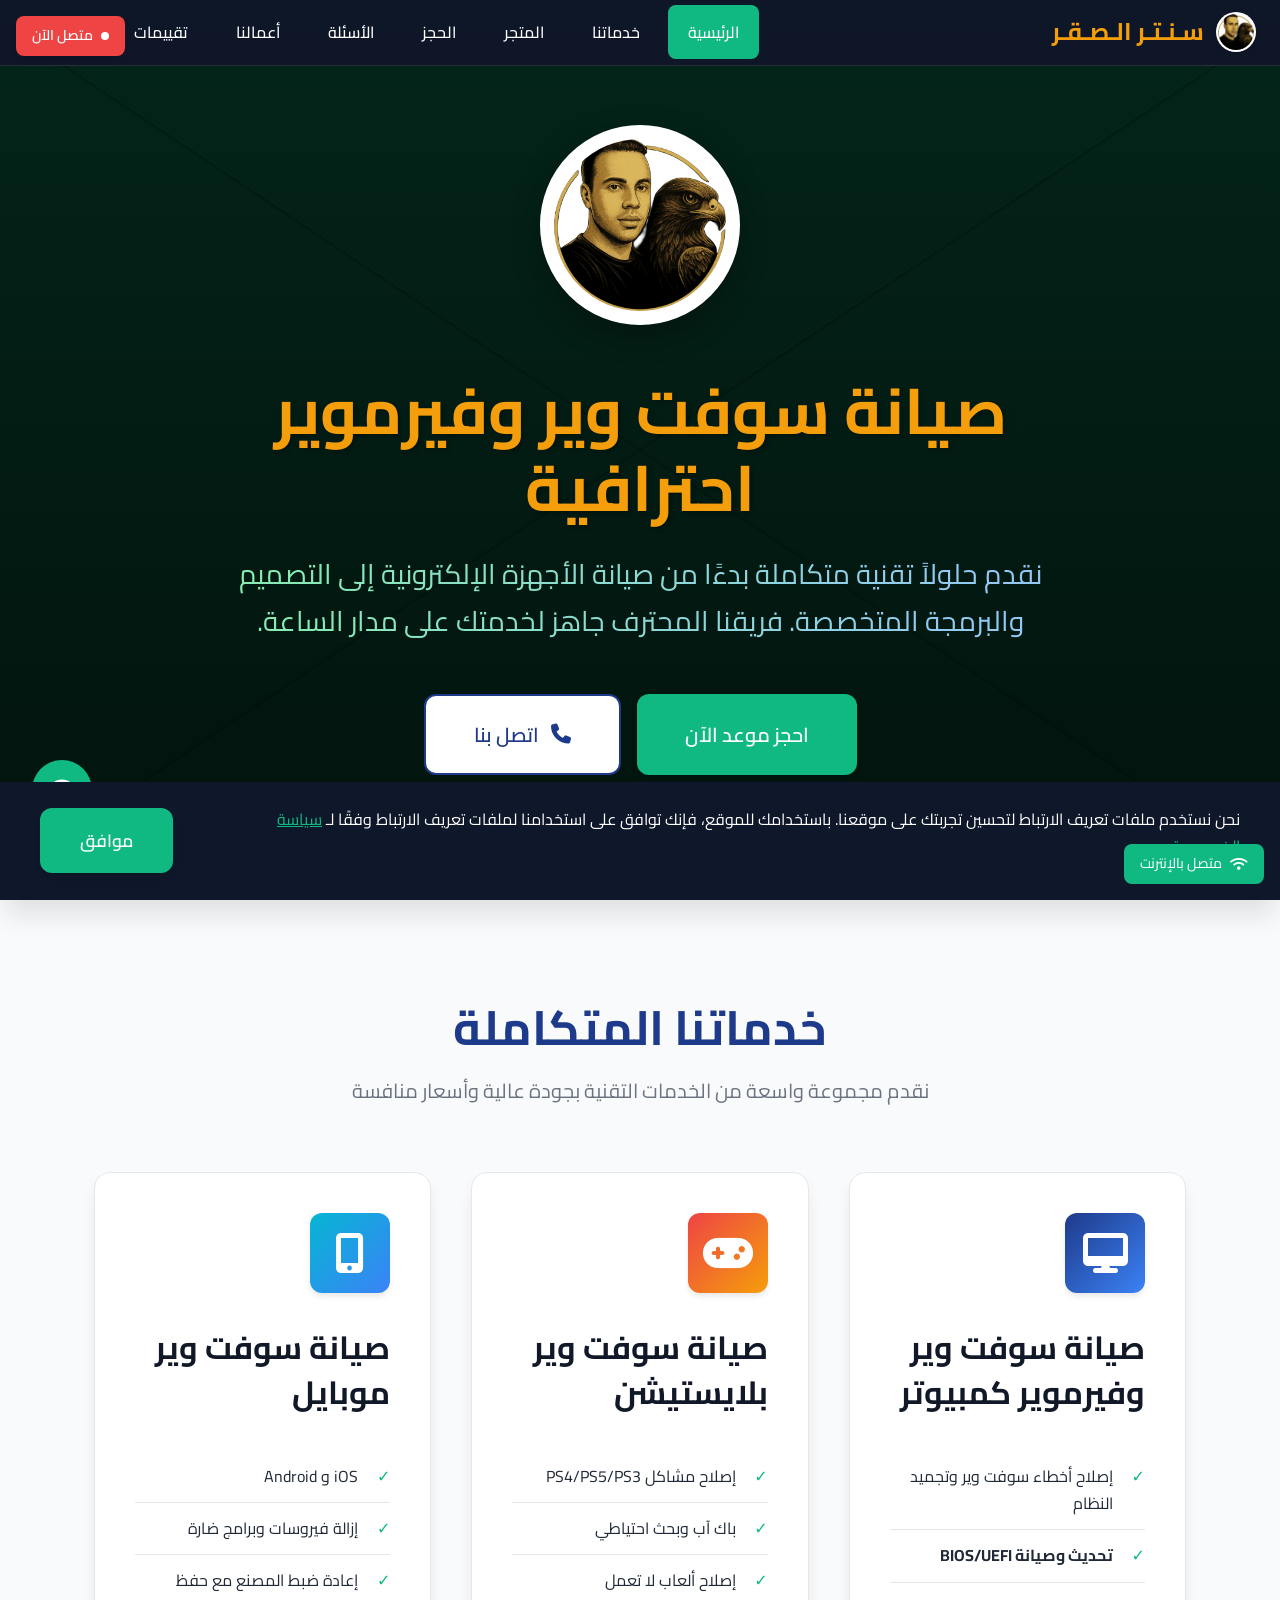
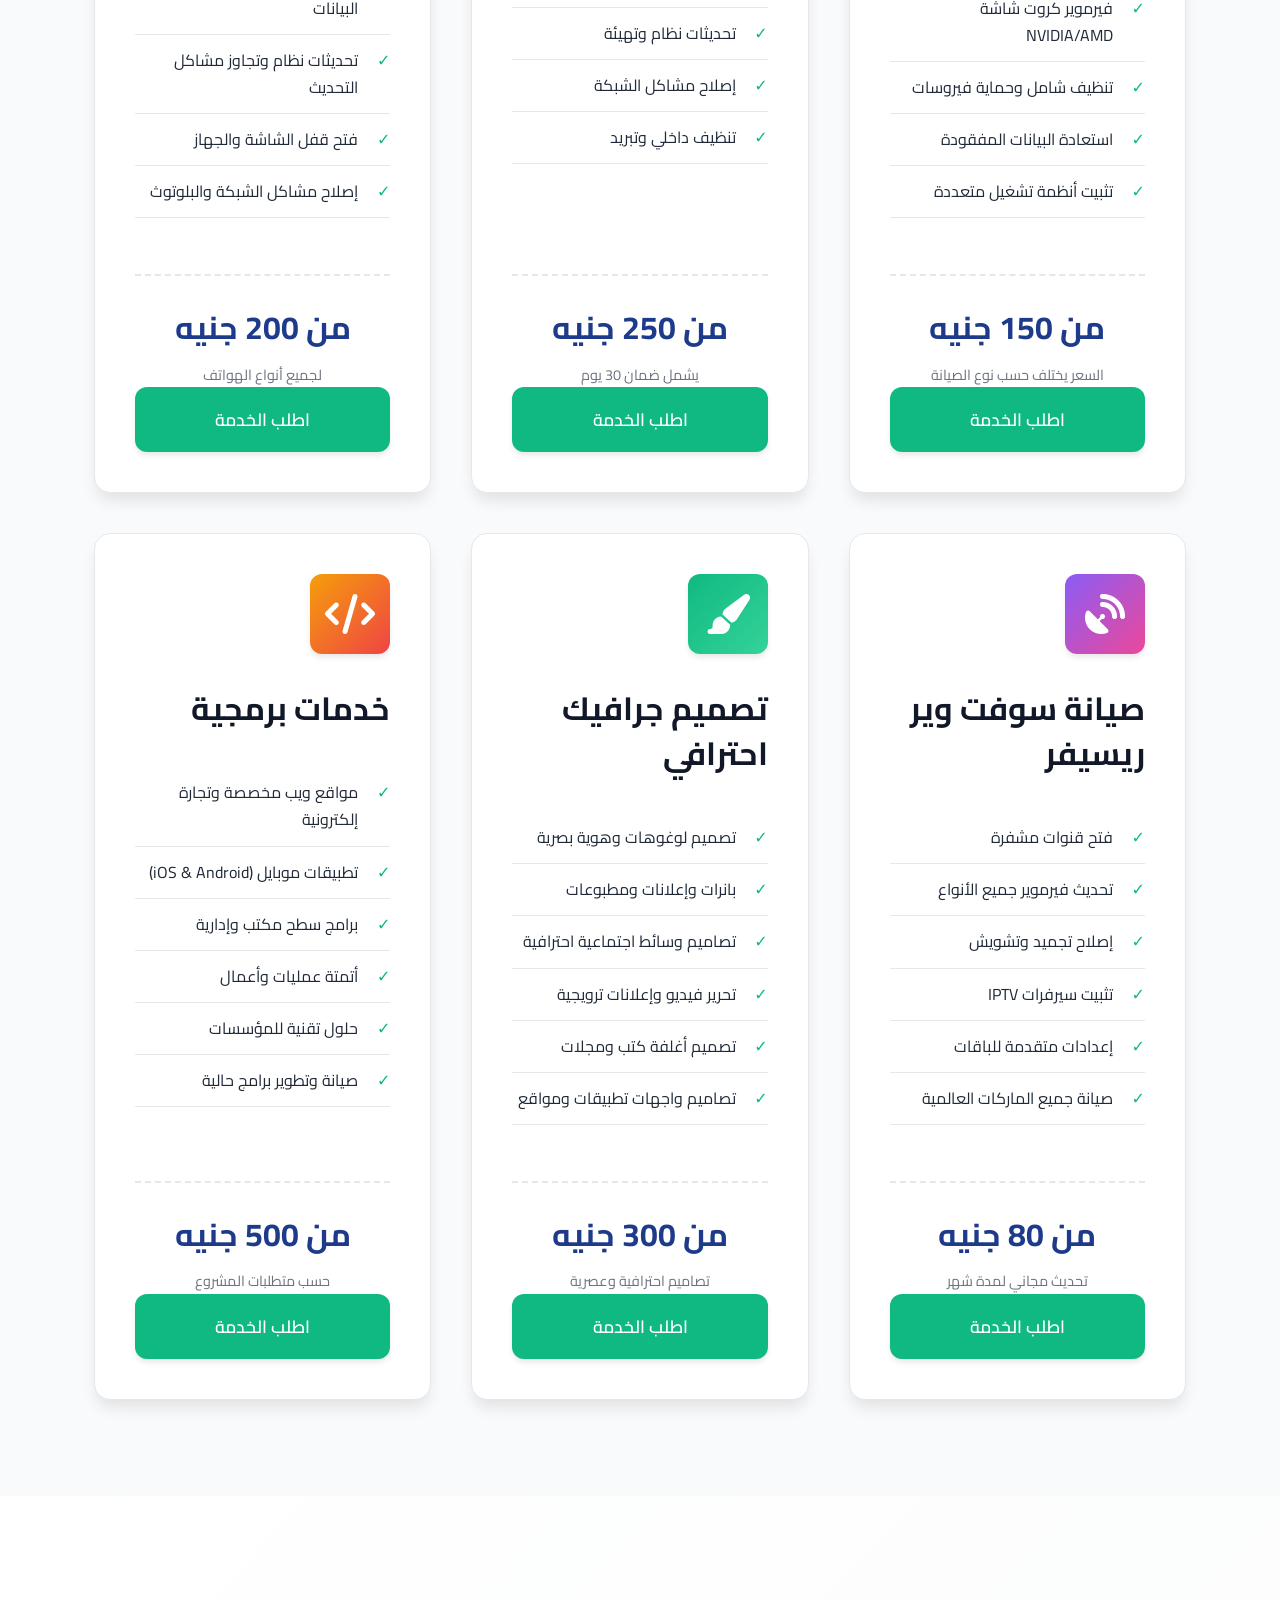
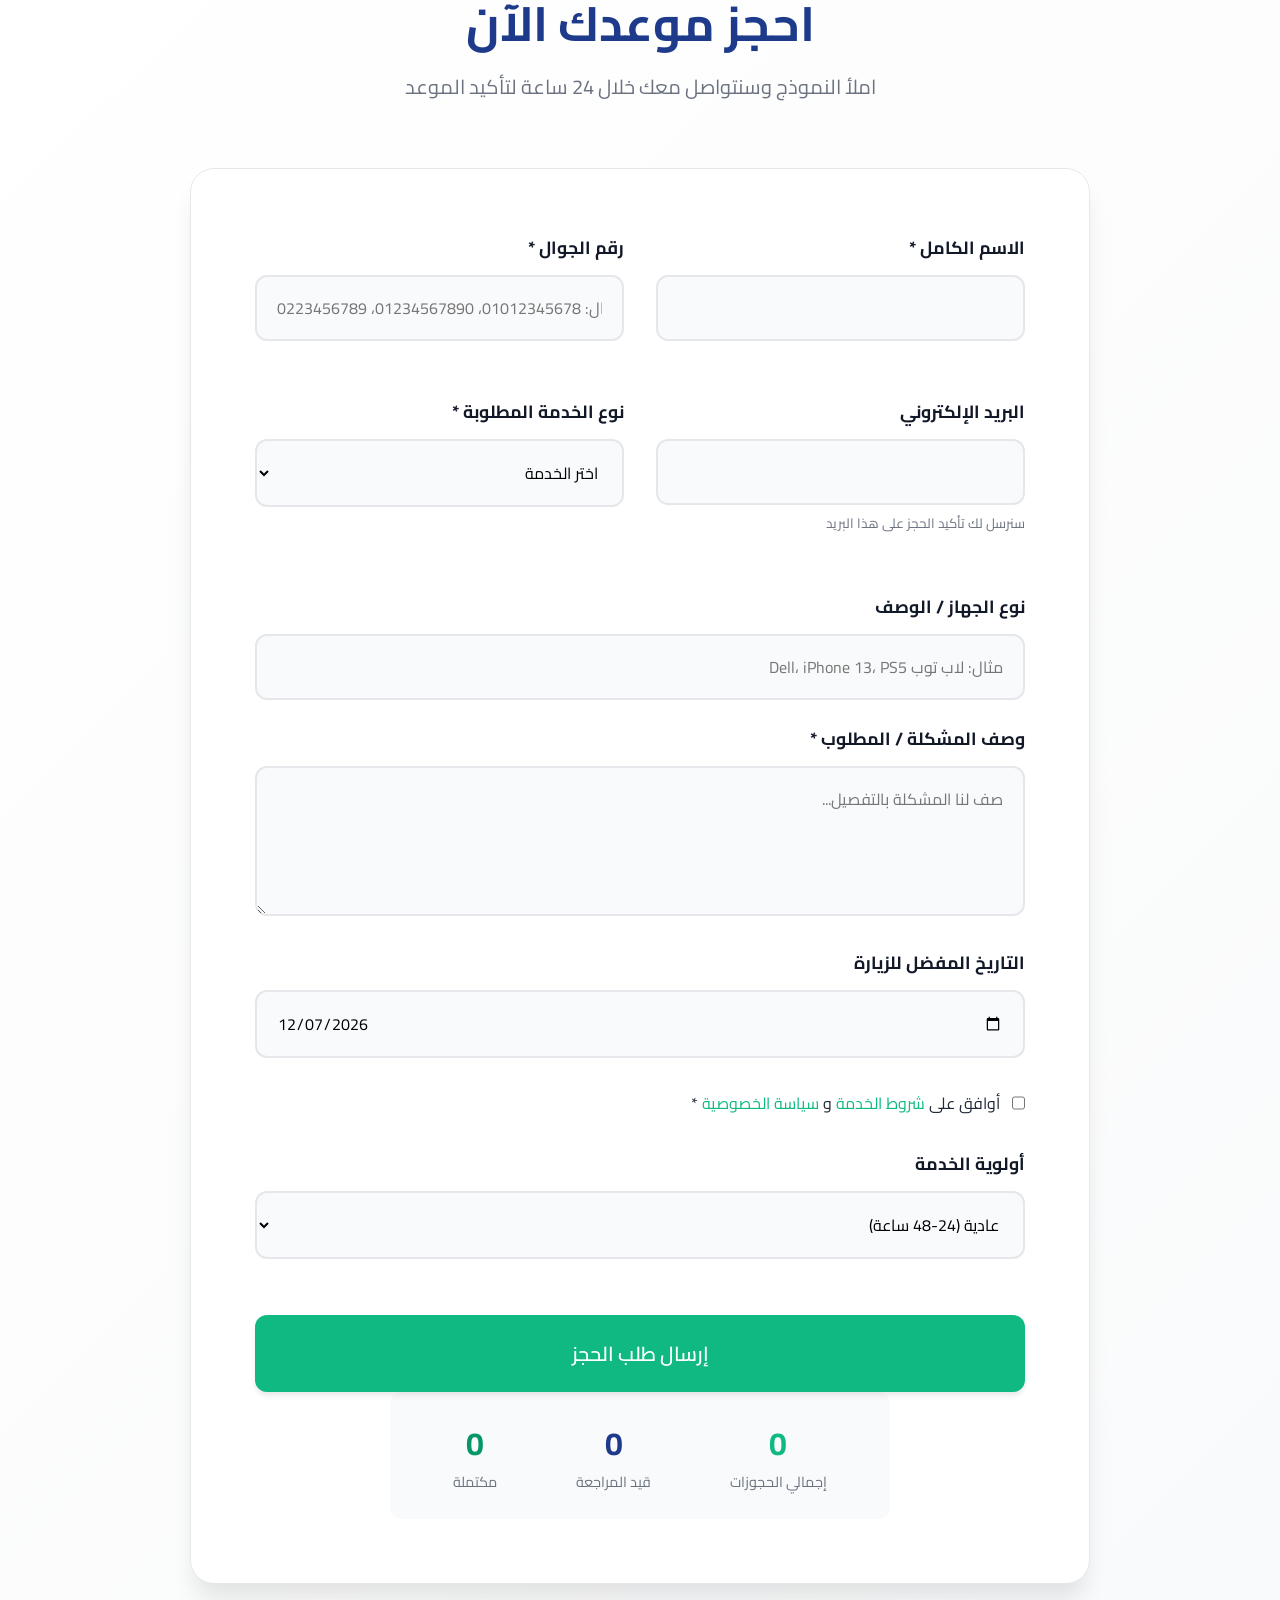
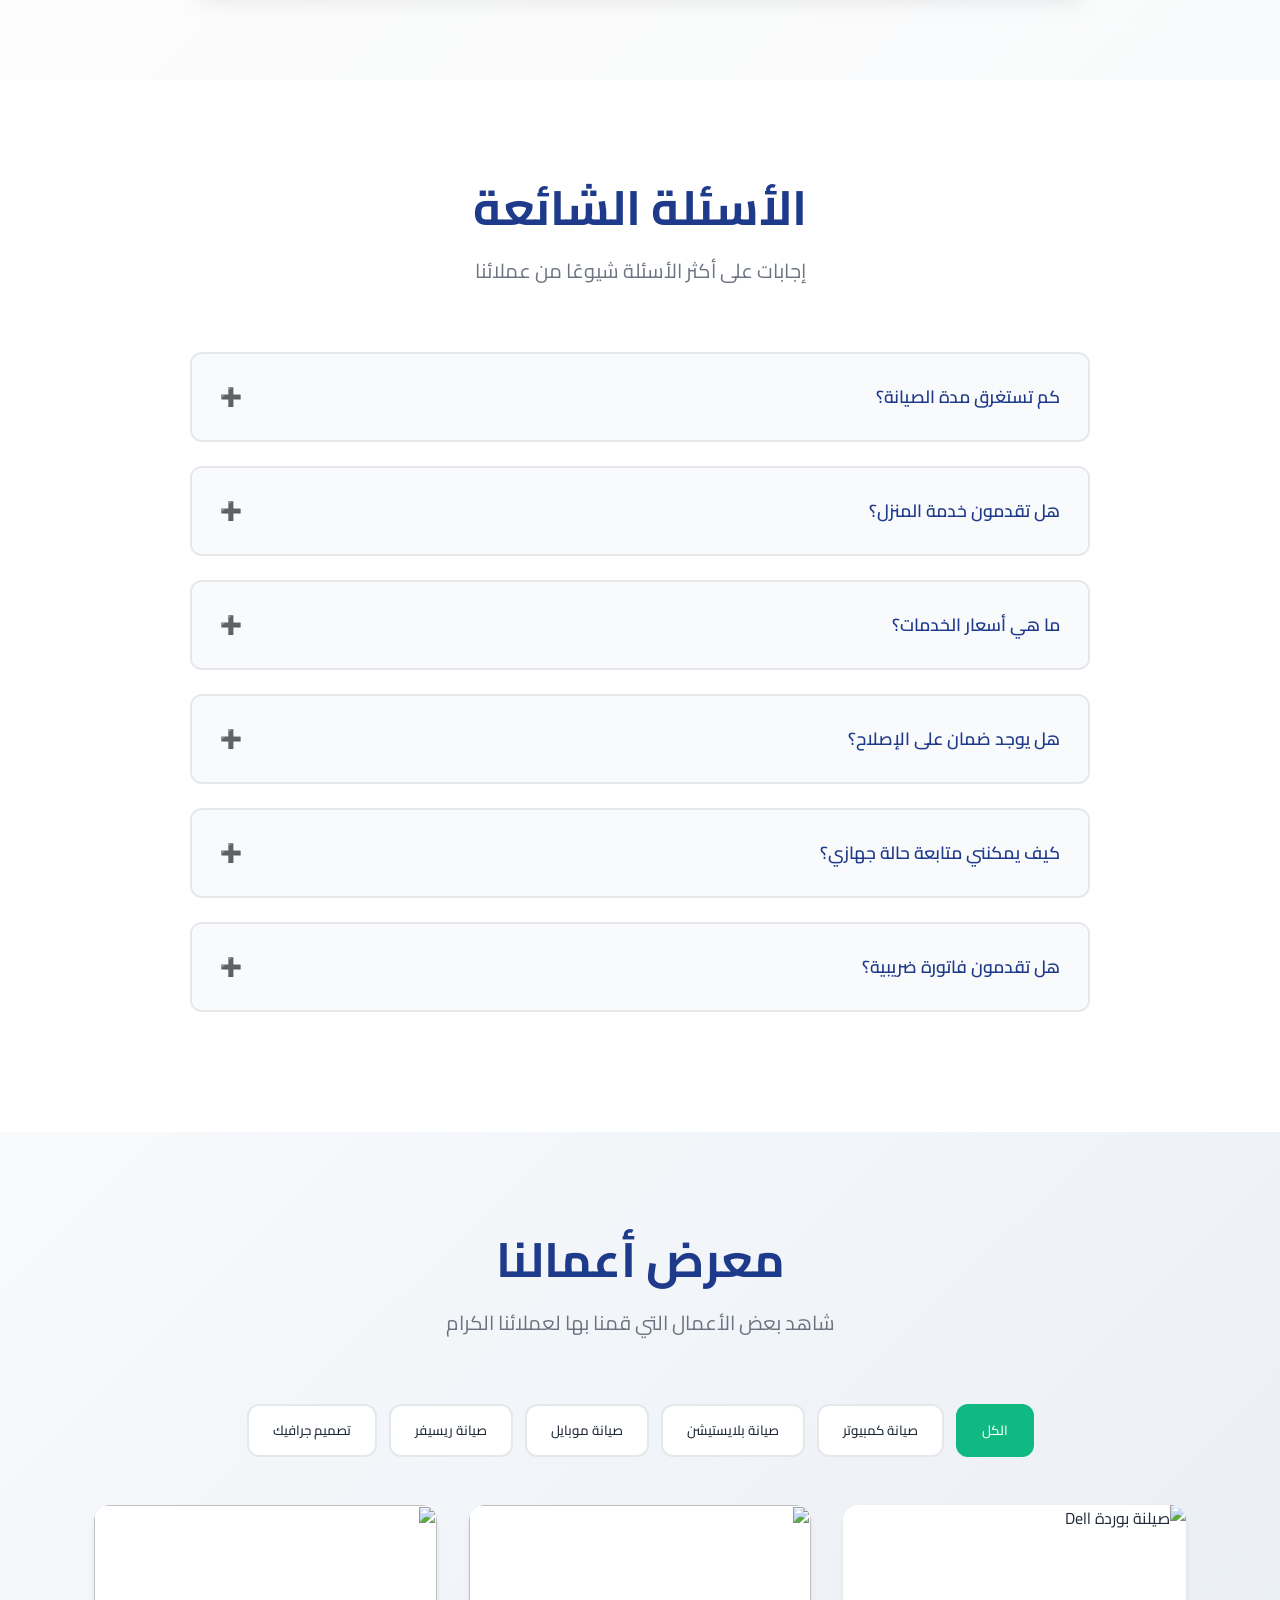
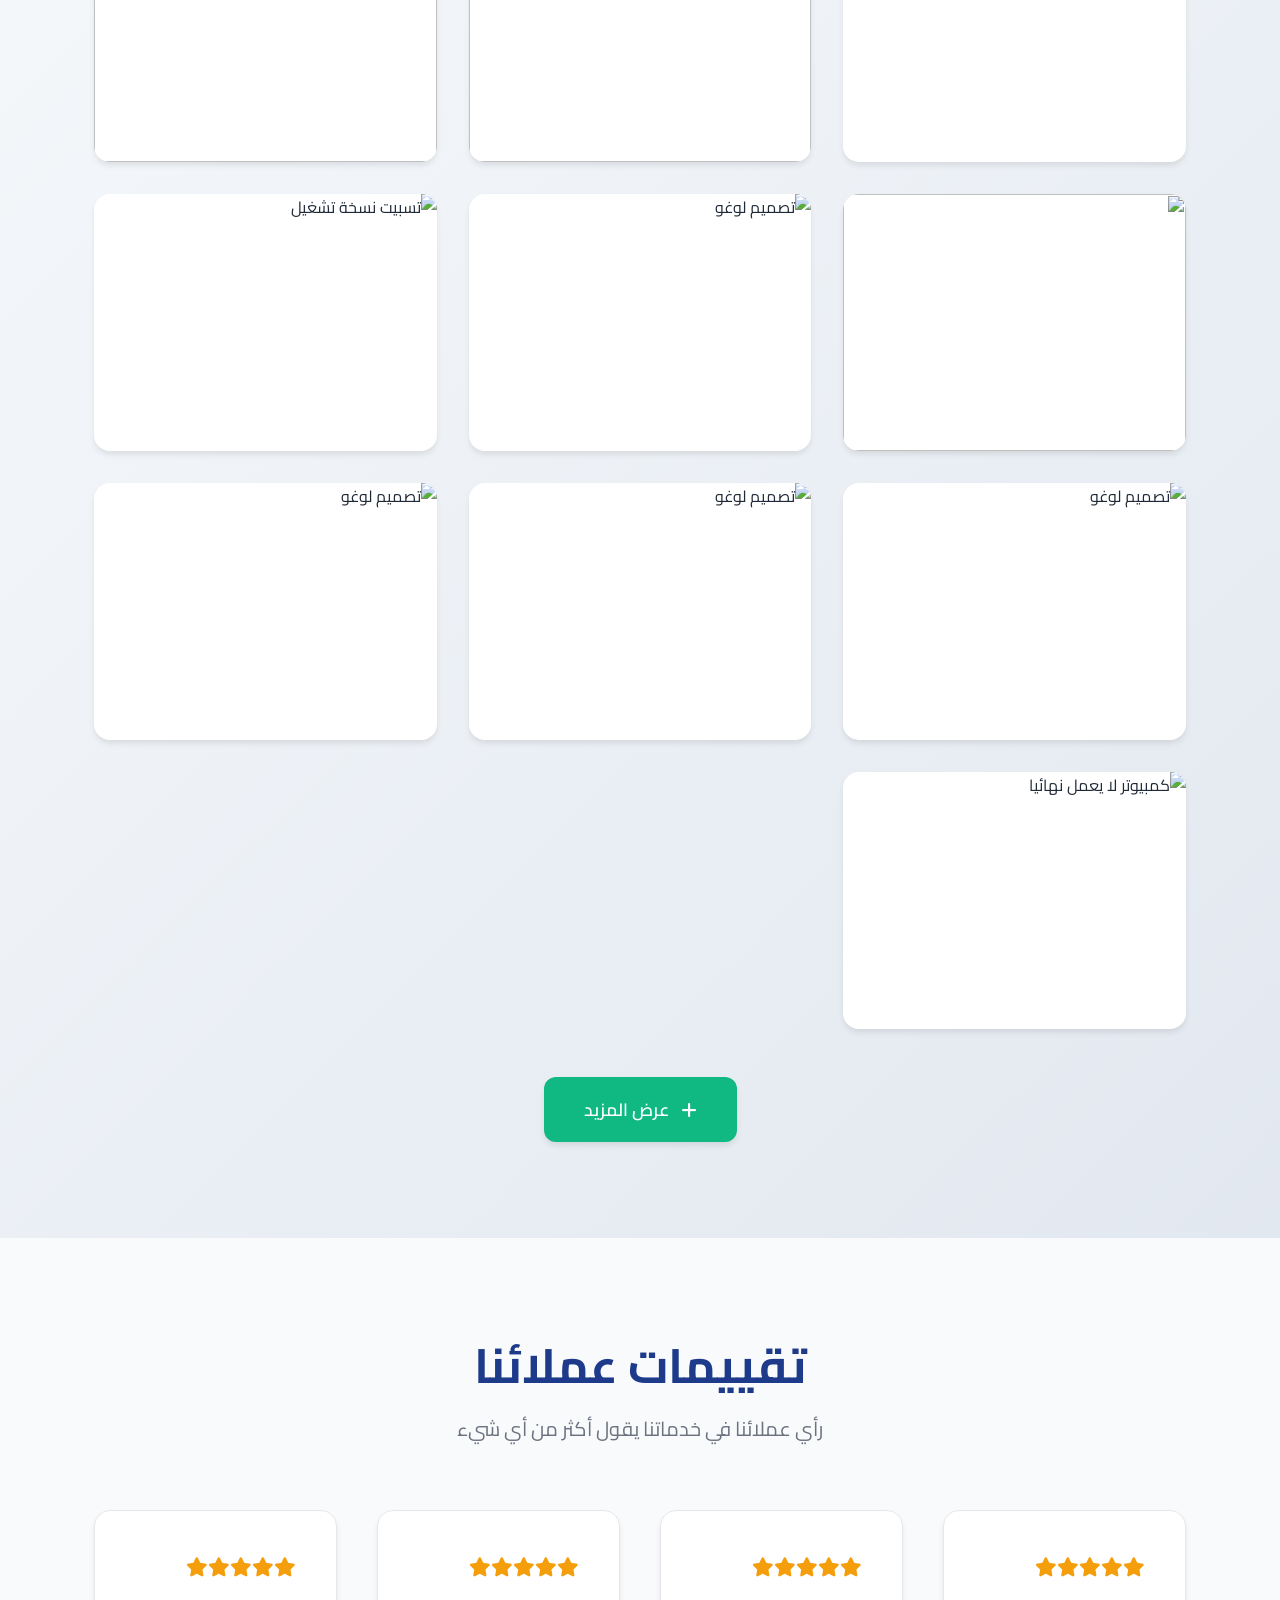
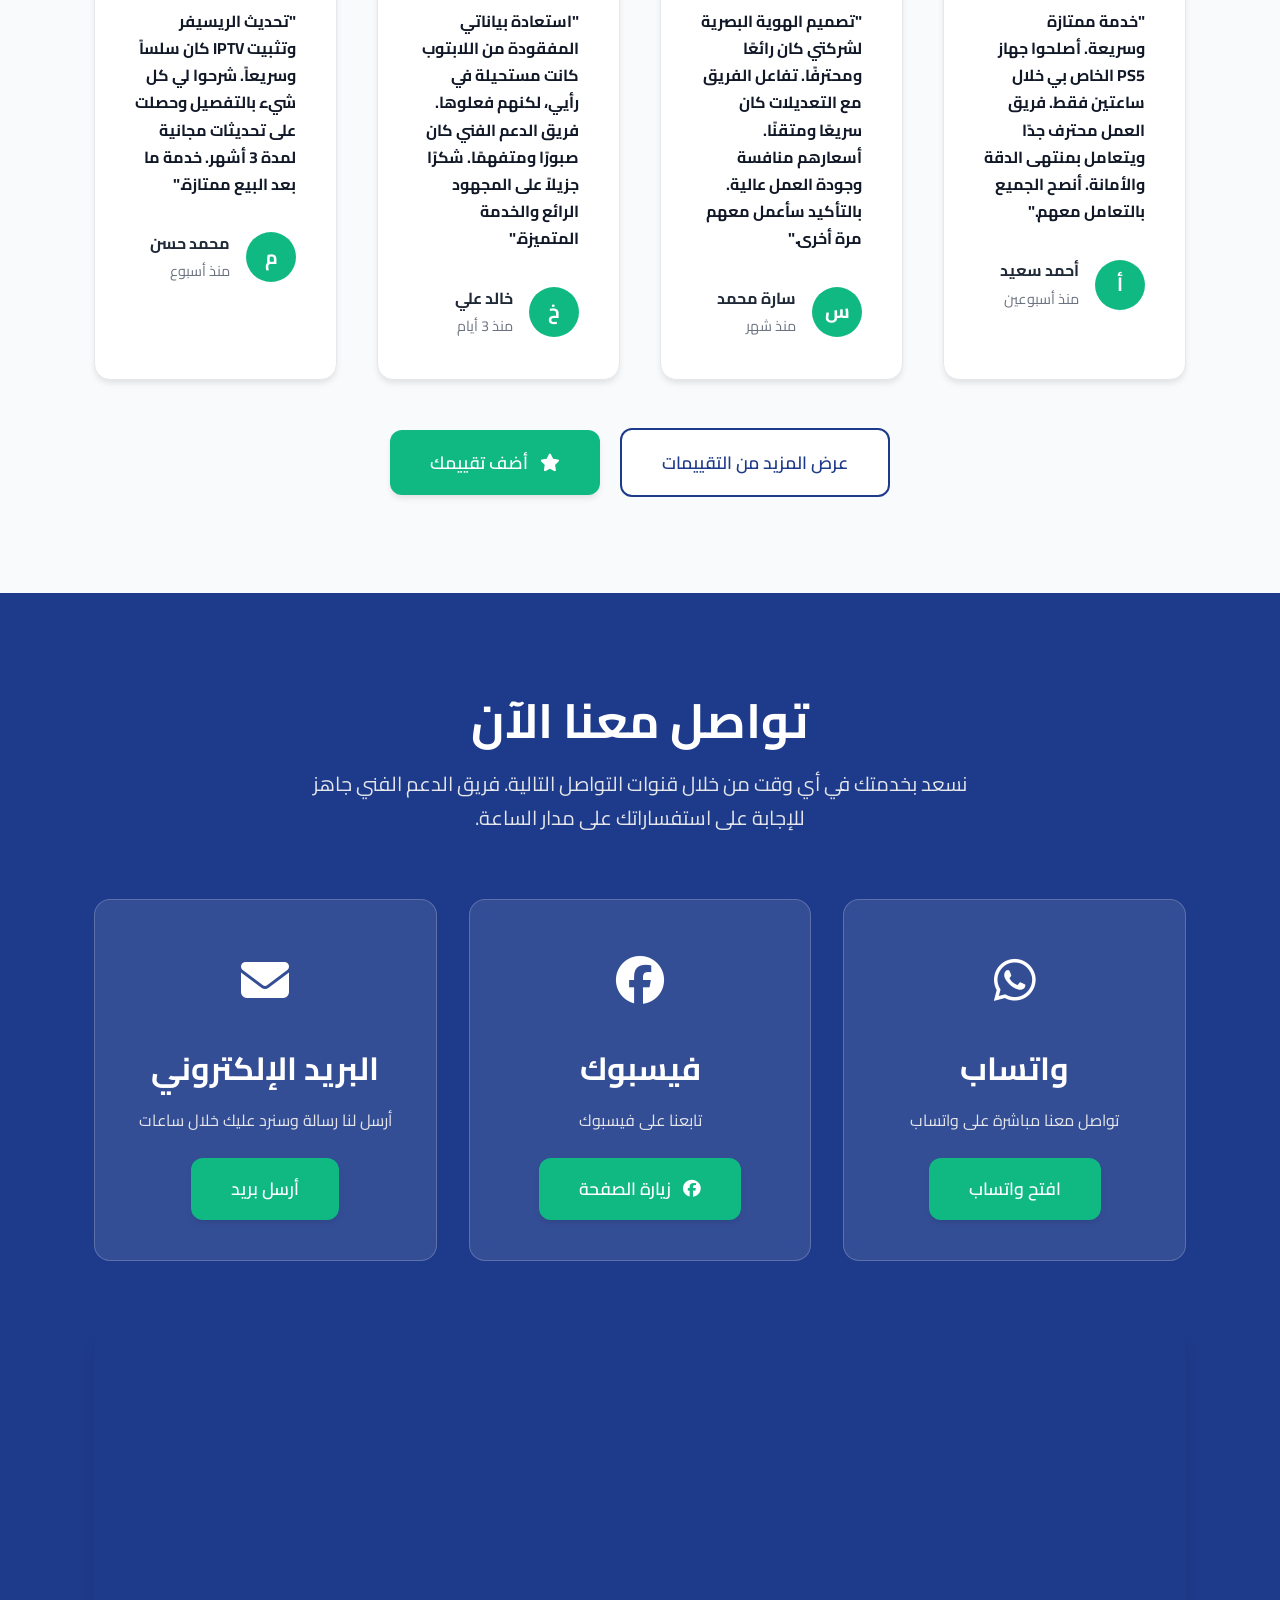
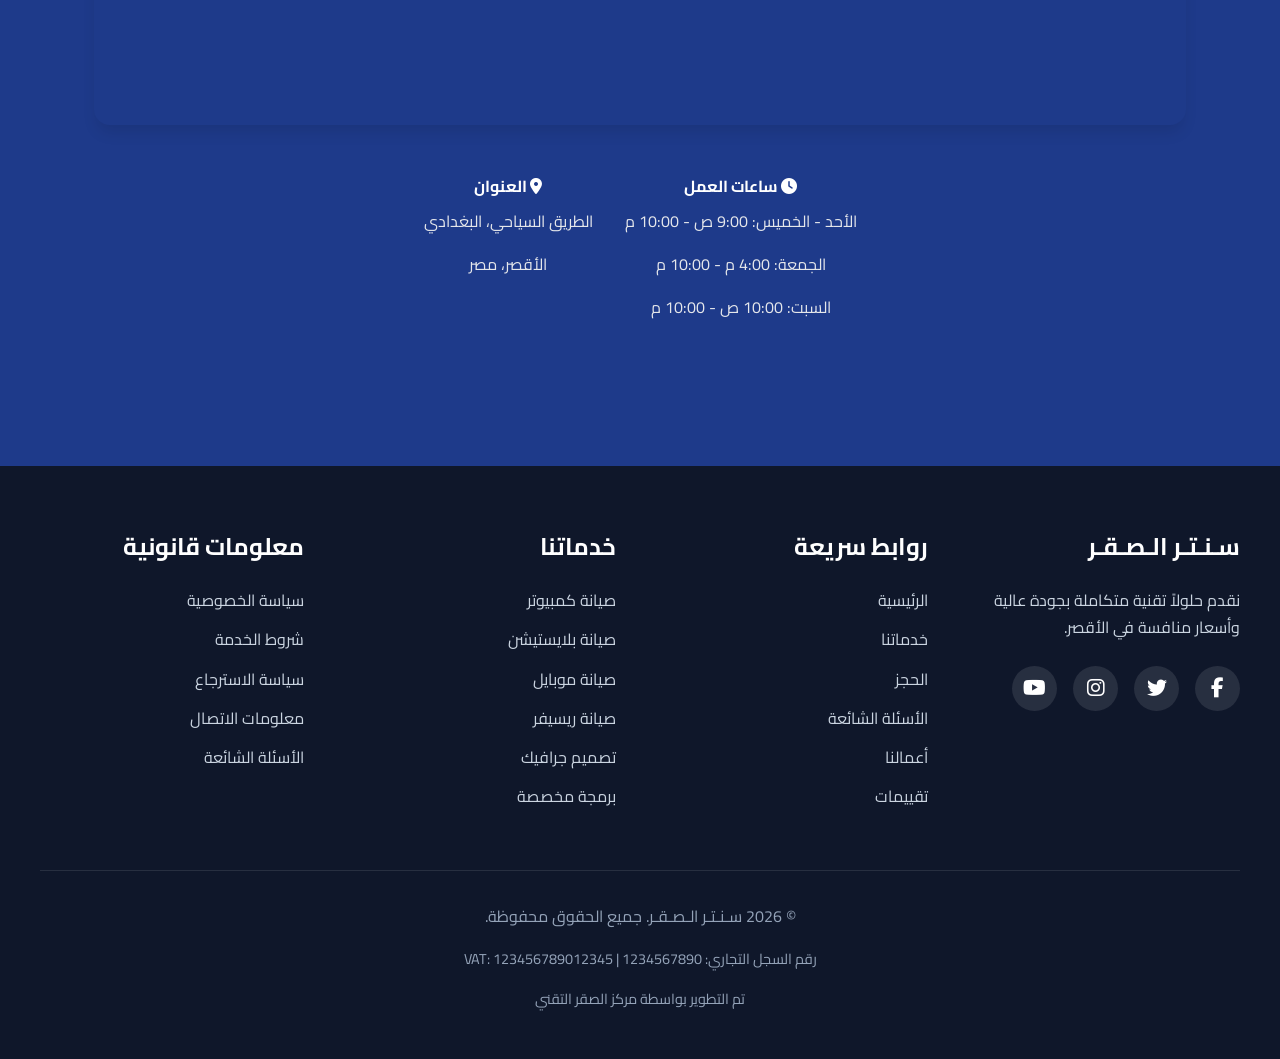
==== index.html @ 9f0c148a "Add files via upload" ====
<!DOCTYPE html>
<html lang="ar" dir="rtl">
<head>
    <meta charset="UTF-8">
    <meta name="viewport" content="width=device-width, initial-scale=1.0, maximum-scale=5.0">
    <title>سـنـتـر الـصـقـر | صيانة سوفت وير كمبيوتر - موبايل - بلايستشن - ريسيفر</title>
    <meta name="description" content="نقدم خدمات صيانة سوفتوير وفيرموير احترافية للكمبيوتر، البلايستيشن، الموبايل، الريسيفر مع تصميم جرافيك وبرمجة مخصصة في الأقصر. فريقنا متخصص في إصلاح جميع المشاكل التقنية.">
    <meta name="keywords" content="صيانة كمبيوتر, صيانة بلايستيشن, تصميم جرافيك, برمجة, صيانة موبايل, فيرموير, سوفتوير, صيانة الأقصر, مركز تقني, إصلاح أجهزة">
    <meta name="author" content="مركز الصقر التقني">
    <meta name="robots" content="index, follow">
    <meta name="googlebot" content="index, follow">
    
    <!-- تحسينات SEO والوصولية -->
    <link rel="preconnect" href="https://fonts.googleapis.com">
    <link rel="preconnect" href="https://fonts.gstatic.com" crossorigin>
    
    <!-- Favicons محسّنة -->
    <link rel="apple-touch-icon" sizes="180x180" href="apple-touch-icon.png">
    <link rel="icon" type="image/png" sizes="32x32" href="favicon-32x32.png">
    <link rel="icon" type="image/png" sizes="16x16" href="favicon-16x16.png">
    <link rel="manifest" href="manifest.json">
    <link rel="mask-icon" href="safari-pinned-tab.svg" color="#10b981">
    <meta name="msapplication-TileColor" content="#10b981">
    <meta name="theme-color" content="#10b981">
    
    <!-- Open Graph tags محسّنة -->
    <meta property="og:title" content="سـنـتـر الـصـقـر | صيانة سوفت وير وفيرموير احترافية">
    <meta property="og:description" content="خدمات صيانة سوفتوير وفيرموير احترافية للكمبيوتر، البلايستيشن، الموبايل، الريسيفر مع تصميم جرافيك وبرمجة مخصصة في الأقصر">
    <meta property="og:image" content="https://placehold.co/1200x630/10b981/ffffff/png?text=مركز+الصقر+التقني">
    <meta property="og:url" content="https://www.مركز-الصقر-التقني.com">
    <meta property="og:type" content="website">
    <meta property="og:locale" content="ar_SA">
    <meta property="og:site_name" content="سـنـتـر الـصـقـر">
    
    <!-- Twitter Card محسّن -->
    <meta name="twitter:card" content="summary_large_image">
    <meta name="twitter:title" content="سـنـتـر الـصـقـر | صيانة سوفت وير وفيرموير احترافية">
    <meta name="twitter:description" content="خدمات صيانة سوفتوير وفيرموير احترافية مع فريق محترف في الأقصر">
    <meta name="twitter:image" content="https://placehold.co/1200x630/10b981/ffffff/png?text=مركز+الصقر+التقني">
    <meta name="twitter:site" content="@مركز_الصقر">
    
    <!-- Canonical URL -->
    <link rel="canonical" href="https://www.مركز-الصقر-التقني.com">
    
    <!-- Structured Data for SEO -->
    <script type="application/ld+json">
    {
        "@context": "https://schema.org",
        "@type": "LocalBusiness",
        "name": "سـنـتـر الـصـقـر",
        "image": "https://placehold.co/600x400/10b981/ffffff/png?text=مركز+الصقر+شعار",
        "description": "خدمات صيانة سوفتوير وفيرموير احترافية للكمبيوتر، البلايستيشن، الموبايل، الريسيفر مع تصميم جرافيك وبرمجة مخصصة",
        "address": {
            "@type": "PostalAddress",
            "streetAddress": "الطريق السياحي، البغدادي",
            "addressLocality": "الأقصر",
            "addressRegion": "محافظة الأقصر",
            "postalCode": "85951",
            "addressCountry": "EG"
        },
        "geo": {
            "@type": "GeoCoordinates",
            "latitude": 25.6872,
            "longitude": 32.6396
        },
        "url": "https://www.مركز-الصقر-التقني.com",
        "telephone": "+201275817812",
        "priceRange": "50-500 جنيه",
        "openingHoursSpecification": [
            {
                "@type": "OpeningHoursSpecification",
                "dayOfWeek": ["Monday", "Tuesday", "Wednesday", "Thursday", "Sunday"],
                "opens": "09:00",
                "closes": "22:00"
            },
            {
                "@type": "OpeningHoursSpecification",
                "dayOfWeek": "Friday",
                "opens": "16:00",
                "closes": "22:00"
            },
            {
                "@type": "OpeningHoursSpecification",
                "dayOfWeek": "Saturday",
                "opens": "10:00",
                "closes": "22:00"
            }
        ],
        "serviceArea": {
            "@type": "GeoCircle",
            "geoMidpoint": {
                "@type": "GeoCoordinates",
                "latitude": 25.6872,
                "longitude": 32.6396
            },
            "geoRadius": "20000"
        },
        "services": [
            "صيانة كمبيوتر",
            "صيانة بلايستيشن",
            "صيانة موبايل",
            "صيانة ريسيفر",
            "تصميم جرافيك",
            "برمجة وتطوير"
        ],
        "aggregateRating": {
            "@type": "AggregateRating",
            "ratingValue": "4.9",
            "reviewCount": "127",
            "bestRating": "5",
            "worstRating": "1"
        },
        "sameAs": [
            "https://facebook.com/مركز-الصقر-التقني",
            "https://twitter.com/مركز_الصقر",
            "https://instagram.com/مركز_الصقر_التقني"
        ]
    }
    </script>
    
    <!-- ربط ملفات CSS -->
    <link rel="stylesheet" href="css/styles.css">
    <link rel="stylesheet" href="css/components.css">
    <link rel="stylesheet" href="css/responsive.css">
    
    <!-- ربط أيقونات Font Awesome -->
    <link rel="stylesheet" href="https://cdnjs.cloudflare.com/ajax/libs/font-awesome/6.4.0/css/all.min.css">
    
    <!-- ربط خطوط Google Fonts -->
    <link href="https://fonts.googleapis.com/css2?family=Cairo:wght@300;400;500;600;700&family=Tajawal:wght@400;500;700&display=swap" rel="stylesheet">
</head>
<body>
    <!-- Header -->
    <header class="header" id="mainHeader">
        <div class="nav-container">
            <a href="#home" class="logo">
                <div class="logo-sparks" id="logoSparkContainer">
                    <div class="logo-img-container">
                        <img src="assets/logo/logo.png" 
                             alt="شعار مركز الصقر"
                             class="circular-logo"
                             width="150"
                             height="150"
                             loading="lazy">
                    </div>
                </div>
                <span>سـنـتـر الـصـقـر</span>
            </a>
            
            <button class="mobile-menu-btn" id="mobileMenuBtn" aria-label="قائمة التنقل" aria-expanded="false">
                <i class="fas fa-bars"></i>
            </button>
            
            <nav class="nav" aria-label="القائمة الرئيسية">
                <ul class="nav-links" id="navLinks">
                    <li><a href="#home" class="active">الرئيسية</a></li>
                    <li><a href="#services">خدماتنا</a></li>
                    <li><a href="shop.html">المتجر</a></li>
                    <li><a href="#booking">الحجز</a></li>
                    <li><a href="#faq">الأسئلة</a></li>
                    <li><a href="#portfolio">أعمالنا</a></li>
                    <li><a href="#testimonials">تقييمات</a></li>
                    <li><a href="#contact">تواصل</a></li>
                </ul>
            </nav>
        </div>
    </header>

    <!-- Hero Section -->
    <section id="home" class="hero" role="banner">
        <div class="hero-content fade-in">
            <div class="hero-logo-container" id="heroLogoContainer">
                <div class="hero-logo">
                    <img src="assets/logo/logo.png" 
                         alt="شعار مركز الصقر"
                         class="circular-logo" 
                         width="200"
                         height="200"
                         loading="eager"
                         style="width: 100%; height: 100%; object-fit: cover;">
                </div>
            </div>
            <h1 class="hero-title">صيانة سوفت وير وفيرموير احترافية</h1>
            <p class="hero-subtitle">
                نقدم حلولاً تقنية متكاملة بدءًا من صيانة الأجهزة الإلكترونية إلى التصميم والبرمجة المتخصصة. فريقنا المحترف جاهز لخدمتك على مدار الساعة.
            </p>
            <div style="display: flex; gap: 1rem; justify-content: center; flex-wrap: wrap; margin-top: 3rem;">
                <button class="btn btn-primary btn-lg" onclick="app.scrollToSection('booking')" aria-label="احجز موعد الآن">
                    احجز موعد الآن
                </button>
                <button class="btn btn-secondary btn-lg" onclick="app.callUs()" aria-label="اتصل بنا">
                    <i class="fas fa-phone"></i> اتصل بنا
                </button>
            </div>
        </div>
    </section>

    <!-- Services Section -->
    <section id="services" class="services" aria-labelledby="services-title">
        <div class="container">
            <h2 id="services-title" class="section-title">خدماتنا المتكاملة</h2>
            <p class="section-subtitle">نقدم مجموعة واسعة من الخدمات التقنية بجودة عالية وأسعار منافسة</p>
            
            <div class="service-grid">
                <!-- Computer Service -->
                <div class="service-card" id="computer">
                    <div class="service-icon" style="background: linear-gradient(135deg, #1E3A8A, #3B82F6);" aria-hidden="true">
                        <i class="fas fa-desktop"></i>
                    </div>
                    <h3>صيانة سوفت وير وفيرموير كمبيوتر</h3>
                    <ul class="service-list">
                        <li>إصلاح أخطاء سوفت وير وتجميد النظام</li>
                        <li><strong>تحديث وصيانة BIOS/UEFI</strong></li>
                        <li>فيرموير كروت شاشة NVIDIA/AMD</li>
                        <li>تنظيف شامل وحماية فيروسات</li>
                        <li>استعادة البيانات المفقودة</li>
                        <li>تثبيت أنظمة تشغيل متعددة</li>
                    </ul>
                    <div class="service-price">
                        <div class="price-tag">من 150 جنيه</div>
                        <div class="price-note">السعر يختلف حسب نوع الصيانة</div>
                    </div>
                    <button class="btn btn-primary btn-block" onclick="app.bookService('كمبيوتر')" aria-label="طلب خدمة صيانة الكمبيوتر">
                        اطلب الخدمة
                    </button>
                </div>

                <!-- PlayStation Service -->
                <div class="service-card" id="ps">
                    <div class="service-icon" style="background: linear-gradient(135deg, #EF4444, #F59E0B);" aria-hidden="true">
                        <i class="fas fa-gamepad"></i>
                    </div>
                    <h3>صيانة سوفت وير بلايستيشن</h3>
                    <ul class="service-list">
                        <li>إصلاح مشاكل PS4/PS5/PS3</li>
                        <li>باك آب وبحث احتياطي</li>
                        <li>إصلاح ألعاب لا تعمل</li>
                        <li>تحديثات نظام وتهيئة</li>
                        <li>إصلاح مشاكل الشبكة</li>
                        <li>تنظيف داخلي وتبريد</li>
                    </ul>
                    <div class="service-price">
                        <div class="price-tag">من 250 جنيه</div>
                        <div class="price-note">يشمل ضمان 30 يوم</div>
                    </div>
                    <button class="btn btn-primary btn-block" onclick="app.bookService('بلايستيشن')" aria-label="طلب خدمة صيانة البلايستيشن">
                        اطلب الخدمة
                    </button>
                </div>

                <!-- Mobile Service -->
                <div class="service-card" id="mobile">
                    <div class="service-icon" style="background: linear-gradient(135deg, #06B6D4, #3B82F6);" aria-hidden="true">
                        <i class="fas fa-mobile-alt"></i>
                    </div>
                    <h3>صيانة سوفت وير موبايل</h3>
                    <ul class="service-list">
                        <li>iOS و Android</li>
                        <li>إزالة فيروسات وبرامج ضارة</li>
                        <li>إعادة ضبط المصنع مع حفظ البيانات</li>
                        <li>تحديثات نظام وتجاوز مشاكل التحديث</li>
                        <li>فتح قفل الشاشة والجهاز</li>
                        <li>إصلاح مشاكل الشبكة والبلوتوث</li>
                    </ul>
                    <div class="service-price">
                        <div class="price-tag">من 200 جنيه</div>
                        <div class="price-note">لجميع أنواع الهواتف</div>
                    </div>
                    <button class="btn btn-primary btn-block" onclick="app.bookService('موبايل')" aria-label="طلب خدمة صيانة الموبايل">
                        اطلب الخدمة
                    </button>
                </div>

                <!-- Receiver Service -->
                <div class="service-card" id="receiver">
                    <div class="service-icon" style="background: linear-gradient(135deg, #8B5CF6, #EC4899);" aria-hidden="true">
                        <i class="fas fa-satellite-dish"></i>
                    </div>
                    <h3>صيانة سوفت وير ريسيفر</h3>
                    <ul class="service-list">
                        <li>فتح قنوات مشفرة</li>
                        <li>تحديث فيرموير جميع الأنواع</li>
                        <li>إصلاح تجميد وتشويش</li>
                        <li>تثبيت سيرفرات IPTV</li>
                        <li>إعدادات متقدمة للباقات</li>
                        <li>صيانة جميع الماركات العالمية</li>
                    </ul>
                    <div class="service-price">
                        <div class="price-tag">من 80 جنيه</div>
                        <div class="price-note">تحديث مجاني لمدة شهر</div>
                    </div>
                    <button class="btn btn-primary btn-block" onclick="app.bookService('ريسيفر')" aria-label="طلب خدمة صيانة الريسيفر">
                        اطلب الخدمة
                    </button>
                </div>

                <!-- Graphic Design -->
                <div class="service-card" id="graphic">
                    <div class="service-icon" style="background: linear-gradient(135deg, #10B981, #34D399);" aria-hidden="true">
                        <i class="fas fa-paint-brush"></i>
                    </div>
                    <h3>تصميم جرافيك احترافي</h3>
                    <ul class="service-list">
                        <li>تصميم لوغوهات وهوية بصرية</li>
                        <li>بانرات وإعلانات ومطبوعات</li>
                        <li>تصاميم وسائط اجتماعية احترافية</li>
                        <li>تحرير فيديو وإعلانات ترويجية</li>
                        <li>تصميم أغلفة كتب ومجلات</li>
                        <li>تصاميم واجهات تطبيقات ومواقع</li>
                    </ul>
                    <div class="service-price">
                        <div class="price-tag">من 300 جنيه</div>
                        <div class="price-note">تصاميم احترافية وعصرية</div>
                    </div>
                    <button class="btn btn-primary btn-block" onclick="app.bookService('تصميم جرافيك')" aria-label="طلب خدمة التصميم الجرافيكي">
                        اطلب الخدمة
                    </button>
                </div>

                <!-- Programming -->
                <div class="service-card" id="coding">
                    <div class="service-icon" style="background: linear-gradient(135deg, #F59E0B, #EF4444);" aria-hidden="true">
                        <i class="fas fa-code"></i>
                    </div>
                    <h3>خدمات برمجية</h3>
                    <ul class="service-list">
                        <li>مواقع ويب مخصصة وتجارة إلكترونية</li>
                        <li>تطبيقات موبايل (iOS & Android)</li>
                        <li>برامج سطح مكتب وإدارية</li>
                        <li>أتمتة عمليات وأعمال</li>
                        <li>حلول تقنية للمؤسسات</li>
                        <li>صيانة وتطوير برامج حالية</li>
                    </ul>
                    <div class="service-price">
                        <div class="price-tag">من 500 جنيه</div>
                        <div class="price-note">حسب متطلبات المشروع</div>
                    </div>
                    <button class="btn btn-primary btn-block" onclick="app.bookService('برمجة')" aria-label="طلب خدمة البرمجة">
                        اطلب الخدمة
                    </button>
                </div>
            </div>
        </div>
    </section>

    <!-- Booking Form -->
    <section id="booking" class="booking-section" aria-labelledby="booking-title">
        <div class="container">
            <h2 id="booking-title" class="section-title">احجز موعدك الآن</h2>
            <p class="section-subtitle">املأ النموذج وسنتواصل معك خلال 24 ساعة لتأكيد الموعد</p>
            
            <div class="form-container">
                <form id="bookingForm" onsubmit="app.submitBooking(event)" aria-label="نموذج حجز موعد">
                    <input type="hidden" name="_csrf" id="csrfToken" value="">
                    <div class="form-grid">
                        <div class="form-group">
                            <label for="name" class="form-label">الاسم الكامل *</label>
                            <input type="text" id="name" class="form-input" required aria-required="true">
                        </div>
                        
                        <div class="form-group">
                            <label for="phone" class="form-label">رقم الجوال *</label>
                            <input type="tel" id="phone" class="form-input" required 
                                   placeholder="مثال: 01012345678، 01234567890، 0223456789" 
                                   aria-required="true"
                                   title="أدخل رقم هاتف مصري صحيح (محمول/أرضي)">
                        </div>
                        
                        <div class="form-group">
                            <label for="email" class="form-label">البريد الإلكتروني</label>
                            <input type="email" id="email" class="form-input" aria-describedby="email-help">
                            <small id="email-help" style="display: block; margin-top: 0.5rem; color: var(--text-light);">
                                سنرسل لك تأكيد الحجز على هذا البريد
                            </small>
                        </div>
                        
                        <div class="form-group">
                            <label for="service" class="form-label">نوع الخدمة المطلوبة *</label>
                            <select id="service" class="form-select" required aria-required="true">
                                <option value="">اختر الخدمة</option>
                                <option value="كمبيوتر">صيانة كمبيوتر</option>
                                <option value="بلايستيشن">صيانة بلايستيشن</option>
                                <option value="موبايل">صيانة موبايل</option>
                                <option value="ريسيفر">صيانة ريسيفر</option>
                                <option value="تصميم">تصميم جرافيك</option>
                                <option value="برمجة">برمجة مخصصة</option>
                                <option value="استشارة">استشارة تقنية</option>
                            </select>
                        </div>
                    </div>
                    
                    <div class="form-group">
                        <label for="device" class="form-label">نوع الجهاز / الوصف</label>
                        <input type="text" id="device" class="form-input" placeholder="مثال: لاب توب Dell، iPhone 13، PS5">
                    </div>
                    
                    <div class="form-group">
                        <label for="problem" class="form-label">وصف المشكلة / المطلوب *</label>
                        <textarea id="problem" class="form-textarea" required placeholder="صف لنا المشكلة بالتفصيل..." aria-required="true"></textarea>
                    </div>
                    
                    <div class="form-group">
                        <label for="date" class="form-label">التاريخ المفضل للزيارة</label>
                        <input type="date" id="date" class="form-input">
                    </div>
                    
                    <div class="form-checkbox">
                        <input type="checkbox" id="terms" required style="width: auto;">
                        <label for="terms">أوافق على <a href="#" onclick="app.showTerms()">شروط الخدمة</a> و <a href="#" onclick="app.showPrivacyPolicy()">سياسة الخصوصية</a> *</label>
                    </div>
                    
                    <div class="form-group">
                        <label for="priority" class="form-label">أولوية الخدمة</label>
                        <select id="priority" class="form-select">
                            <option value="normal">عادية (24-48 ساعة)</option>
                            <option value="urgent">عاجلة (12-24 ساعة) + 20%</option>
                            <option value="emergency">طارئة (4-12 ساعة) + 50%</option>
                        </select>
                    </div>
                    
                    <button type="submit" class="btn btn-primary btn-block btn-lg" style="margin-top: 2rem;">
                        إرسال طلب الحجز
                    </button>
                    
                    <!-- أزرار الإدارة -->
                   <!-- <div style="text-align: center; margin-top: 3rem; padding-top: 2rem; border-top: 1px solid var(--border-color);">
                        <div style="display: flex; justify-content: center; gap: 1rem; flex-wrap: wrap; margin-bottom: 2rem;">
                            <button class="btn btn-secondary" onclick="app.viewAllOrders()" aria-label="عرض جميع الحجوزات">
                                <i class="fas fa-list"></i> عرض الحجوزات
                            </button>
                            
                            <button class="btn btn-secondary" onclick="app.exportToExcel()" aria-label="تصدير الحجوزات إلى Excel">
                                <i class="fas fa-file-excel"></i> تصدير إلى Excel
                            </button>
                            
                            <button class="btn btn-secondary" onclick="app.clearAllOrders()" aria-label="مسح جميع الحجوزات">
                                <i class="fas fa-trash"></i> مسح المحفوظات
                            </button>
                        </div>-->
                        
                        <!-- إحصائيات سريعة -->
                        <div id="ordersStats" style="background: var(--light-bg); padding: 1.5rem; border-radius: var(--radius-lg); max-width: 500px; margin: 0 auto;">
                            <div style="display: flex; justify-content: space-around; text-align: center;">
                                <div>
                                    <div style="font-size: 2rem; font-weight: bold; color: var(--primary-color);" id="totalOrders">0</div>
                                    <div style="color: var(--text-light); font-size: 0.9rem;">إجمالي الحجوزات</div>
                                </div>
                                <div>
                                    <div style="font-size: 2rem; font-weight: bold; color: var(--secondary-color);" id="pendingOrders">0</div>
                                    <div style="color: var(--text-light); font-size: 0.9rem;">قيد المراجعة</div>
                                </div>
                                <div>
                                    <div style="font-size: 2rem; font-weight: bold; color: var(--success-color);" id="completedOrders">0</div>
                                    <div style="color: var(--text-light); font-size: 0.9rem;">مكتملة</div>
                                </div>
                            </div>
                        </div>
                    </div>
                </form>
            </div>
            
            <!-- Order History -->
            <div id="orderHistory" style="max-width: 900px; margin: 4rem auto 0; display: none;">
                <h3 class="section-title" style="font-size: 1.75rem;">آخر طلباتك</h3>
                <div style="background: var(--light-bg); padding: 2rem; border-radius: var(--radius-xl); margin-top: 1.5rem;">
                    <div id="ordersList"></div>
                </div>
            </div>
        </div>
    </section>

    <!-- FAQ -->
    <section id="faq" class="faq-section" aria-labelledby="faq-title">
        <div class="container">
            <h2 id="faq-title" class="section-title">الأسئلة الشائعة</h2>
            <p class="section-subtitle">إجابات على أكثر الأسئلة شيوعًا من عملائنا</p>
            
            <div class="faq-container">
                <div class="faq-item">
                    <div class="faq-question" onclick="app.toggleFAQ(this)" aria-expanded="false" role="button" tabindex="0">
                        كم تستغرق مدة الصيانة؟
                        <span class="faq-icon">➕</span>
                    </div>
                    <div class="faq-answer">
                        تختلف المدة حسب نوع المشكلة، لكن معظم إصلاحات السوفتوير تستغرق من 1-3 ساعات. بعض المشكلات المعقدة قد تحتاج ليوم واحد. نحرص على إبلاغك بالتقدير الزمني قبل البدء ونقدم تحديثات دورية.
                    </div>
                </div>
                
                <div class="faq-item">
                    <div class="faq-question" onclick="app.toggleFAQ(this)" aria-expanded="false" role="button" tabindex="0">
                        هل تقدمون خدمة المنزل؟
                        <span class="faq-icon">➕</span>
                    </div>
                    <div class="faq-answer">
                        نعم، نقدم خدمة المنزل بأسعار إضافية حسب الموقع. يمكنك زيارة ورشتنا في العنوان المذكور. خدمة المنزل متاحة ضمن نطاق جغرافي محدد في الأقصر (داخل نطاق 10 كم من المركز).
                    </div>
                </div>
                
                <div class="faq-item">
                    <div class="faq-question" onclick="app.toggleFAQ(this)" aria-expanded="false" role="button" tabindex="0">
                        ما هي أسعار الخدمات؟
                        <span class="faq-icon">➕</span>
                    </div>
                    <div class="faq-answer">
                        الأسعار تبدأ من 150 جنيه للكمبيوتر، 250 للبلايستيشن، 200 للموبايل، 80 للريسيفر، 300 للتصميم الجرافيكي، و500 للبرمجة. يتم تحديد السعر النهائي بعد التشخيص. نقدم أسعارًا تنافسية وضمانًا على جميع الخدمات.
                    </div>
                </div>
                
                <div class="faq-item">
                    <div class="faq-question" onclick="app.toggleFAQ(this)" aria-expanded="false" role="button" tabindex="0">
                        هل يوجد ضمان على الإصلاح؟
                        <span class="faq-icon">➕</span>
                    </div>
                    <div class="faq-answer">
                        نعم، جميع خدماتنا مضمونة: 30 يومًا على أعمال الصيانة، 90 يومًا على أعمال البرمجة والتصميم، و60 يومًا على خدمات التحديث. الضمان يشمل نفس المشكلة التي تم إصلاحها. يتم تقديم وثيقة ضمان مع كل خدمة.
                    </div>
                </div>
                
                <div class="faq-item">
                    <div class="faq-question" onclick="app.toggleFAQ(this)" aria-expanded="false" role="button" tabindex="0">
                        كيف يمكنني متابعة حالة جهازي؟
                        <span class="faq-icon">➕</span>
                    </div>
                    <div class="faq-answer">
                        سنوفر لك رقم متابعة فريد ويمكنك التواصل عبر واتساب أو الاتصال بنا مباشرة لمتابعة حالة الإصلاح. نقدم تحديثات دورية عن حالة جهازك عبر الرسائل النصية والبريد الإلكتروني.
                    </div>
                </div>
                
                <div class="faq-item">
                    <div class="faq-question" onclick="app.toggleFAQ(this)" aria-expanded="false" role="button" tabindex="0">
                        هل تقدمون فاتورة ضريبية؟
                        <span class="faq-icon">➕</span>
                    </div>
                    <div class="faq-answer">
                        نعم، نقدم فاتورة ضريبية معتمدة (فاتورة ضريبية إلكترونية) لجميع الخدمات. يمكنك طلبها عند الدفع وسنصدرها فوراً. الفواتير تشمل جميع البيانات المطلوبة قانونياً.
                    </div>
                </div>
            </div>
        </div>
    </section>

    <!-- أعمالنا - Portfolio Section -->
    <section id="portfolio" class="portfolio-section" aria-labelledby="portfolio-title">
        <div class="container">
            <h2 id="portfolio-title" class="section-title">معرض أعمالنا</h2>
            <p class="section-subtitle">شاهد بعض الأعمال التي قمنا بها لعملائنا الكرام</p>
            
            <!-- فلاتر التصنيف -->
            <div class="portfolio-filters">
                <button class="filter-btn active" onclick="app.filterPortfolio('all')" aria-label="عرض الكل">
                    الكل
                </button>
                <button class="filter-btn" onclick="app.filterPortfolio('computer')" aria-label="صيانة الكمبيوتر">
                    صيانة كمبيوتر
                </button>
                <button class="filter-btn" onclick="app.filterPortfolio('playstation')" aria-label="صيانة البلايستيشن">
                    صيانة بلايستيشن
                </button>
                <button class="filter-btn" onclick="app.filterPortfolio('mobile')" aria-label="صيانة الموبايل">
                    صيانة موبايل
                </button>
                <button class="filter-btn" onclick="app.filterPortfolio('receiver')" aria-label="صيانة الريسيفر">
                    صيانة ريسيفر
                </button>
                <button class="filter-btn" onclick="app.filterPortfolio('design')" aria-label="تصميم جرافيك">
                    تصميم جرافيك
                </button>
            </div>
            
            <!-- معرض الصور -->
            <div class="portfolio-grid" id="portfolioGrid">
                <!-- سيتم إضافة العناصر عبر JavaScript -->
            </div>
            
            <!-- عرض المزيد -->
            <div style="text-align: center; margin-top: 3rem;">
                <button class="btn btn-primary" onclick="app.loadMorePortfolio()" aria-label="عرض المزيد من الأعمال">
                    <i class="fas fa-plus"></i> عرض المزيد
                </button>
            </div>
        </div>
    </section>

    <!-- Testimonials -->
    <section id="testimonials" class="testimonials" aria-labelledby="testimonials-title">
        <div class="container">
            <h2 id="testimonials-title" class="section-title">تقييمات عملائنا</h2>
            <p class="section-subtitle">رأي عملائنا في خدماتنا يقول أكثر من أي شيء</p>
            
            <div class="testimonial-grid">
                <div class="testimonial-card">
                    <div class="testimonial-rating" aria-label="5 نجوم">
                        <i class="fas fa-star"></i><i class="fas fa-star"></i><i class="fas fa-star"></i><i class="fas fa-star"></i><i class="fas fa-star"></i>
                    </div>
                    <p>"خدمة ممتازة وسريعة. أصلحوا جهاز PS5 الخاص بي خلال ساعتين فقط. فريق العمل محترف جدًا ويتعامل بمنتهى الدقة والأمانة. أنصح الجميع بالتعامل معهم."</p>
                    <div class="testimonial-author">
                        <div class="author-avatar">أ</div>
                        <div>
                            <strong>أحمد سعيد</strong><br>
                            <span style="color: var(--text-light); font-size: 0.9rem;">منذ أسبوعين</span>
                        </div>
                    </div>
                </div>
                
                <div class="testimonial-card">
                    <div class="testimonial-rating" aria-label="5 نجوم">
                        <i class="fas fa-star"></i><i class="fas fa-star"></i><i class="fas fa-star"></i><i class="fas fa-star"></i><i class="fas fa-star"></i>
                    </div>
                    <p>"تصميم الهوية البصرية لشركتي كان رائعًا ومحترفًا. تفاعل الفريق مع التعديلات كان سريعًا ومتقنًا. أسعارهم منافسة وجودة العمل عالية. بالتأكيد سأعمل معهم مرة أخرى."</p>
                    <div class="testimonial-author">
                        <div class="author-avatar">س</div>
                        <div>
                            <strong>سارة محمد</strong><br>
                            <span style="color: var(--text-light); font-size: 0.9rem;">منذ شهر</span>
                        </div>
                    </div>
                </div>
                
                <div class="testimonial-card">
                    <div class="testimonial-rating" aria-label="5 نجوم">
                        <i class="fas fa-star"></i><i class="fas fa-star"></i><i class="fas fa-star"></i><i class="fas fa-star"></i><i class="fas fa-star"></i>
                    </div>
                    <p>"استعادة بياناتي المفقودة من اللابتوب كانت مستحيلة في رأيي، لكنهم فعلوها. فريق الدعم الفني كان صبورًا ومتفهمًا. شكرًا جزيلاً على المجهود الرائع والخدمة المتميزة."</p>
                    <div class="testimonial-author">
                        <div class="author-avatar">خ</div>
                        <div>
                            <strong>خالد علي</strong><br>
                            <span style="color: var(--text-light); font-size: 0.9rem;">منذ 3 أيام</span>
                        </div>
                    </div>
                </div>
                
                <div class="testimonial-card">
                    <div class="testimonial-rating" aria-label="5 نجوم">
                        <i class="fas fa-star"></i><i class="fas fa-star"></i><i class="fas fa-star"></i><i class="fas fa-star"></i><i class="fas fa-star"></i>
                    </div>
                    <p>"تحديث الريسيفر وتثبيت IPTV كان سلساً وسريعاً. شرحوا لي كل شيء بالتفصيل وحصلت على تحديثات مجانية لمدة 3 أشهر. خدمة ما بعد البيع ممتازة."</p>
                    <div class="testimonial-author">
                        <div class="author-avatar">م</div>
                        <div>
                            <strong>محمد حسن</strong><br>
                            <span style="color: var(--text-light); font-size: 0.9rem;">منذ أسبوع</span>
                        </div>
                    </div>
                </div>
            </div>
            
            <div style="text-align: center; margin-top: 3rem;">
                <button class="btn btn-secondary" onclick="app.showMoreTestimonials()" aria-label="عرض المزيد من التقييمات">
                    عرض المزيد من التقييمات
                </button>
                <button class="btn btn-primary" onclick="app.openRatingWidget()" style="margin-right: 1rem;" aria-label="أضف تقييمك">
                    <i class="fas fa-star"></i> أضف تقييمك
                </button>
            </div>
        </div>
    </section>

    <!-- Contact -->
    <section id="contact" class="contact-section" aria-labelledby="contact-title">
        <div class="container">
            <h2 id="contact-title" class="section-title" style="color: white;">تواصل معنا الآن</h2>
            <p class="section-subtitle" style="color: #E5E7EB; max-width: 700px; margin: 0 auto 3rem;">
                نسعد بخدمتك في أي وقت من خلال قنوات التواصل التالية. فريق الدعم الفني جاهز للإجابة على استفساراتك على مدار الساعة.
            </p>
            
            <div class="contact-methods">
                <!-- واتساب -->
                <div class="contact-method">
                    <div class="method-icon">
                        <i class="fab fa-whatsapp"></i>
                    </div>
                    <h3 style="color: white; margin-bottom: 1rem;">واتساب</h3>
                    <p style="margin-bottom: 1.5rem; color: #E5E7EB;">تواصل معنا مباشرة على واتساب</p>
                    <a href="https://wa.me/201275817812" class="btn btn-primary" target="_blank" rel="noopener noreferrer" aria-label="تواصل على واتساب">
                        افتح واتساب
                    </a>
                </div>
                
                <!-- فيسبوك -->
                <div class="contact-method">
                    <div class="method-icon">
                        <i class="fab fa-facebook"></i>
                    </div>
                    <h3 style="color: white; margin-bottom: 1rem;">فيسبوك</h3>
                    <p style="margin-bottom: 1.5rem; color: #E5E7EB;">تابعنا على فيسبوك</p>
                    <a href="https://www.facebook.com/FalcoCenter" class="btn btn-primary" target="_blank" rel="noopener noreferrer" aria-label="زيارة صفحة الفيسبوك">
                        <i class="fab fa-facebook"></i> زيارة الصفحة
                    </a>
                </div>
                
                <!-- البريد الإلكتروني -->
                <div class="contact-method">
                    <div class="method-icon">
                        <i class="fas fa-envelope"></i>
                    </div>
                    <h3 style="color: white; margin-bottom: 1rem;">البريد الإلكتروني</h3>
                    <p style="margin-bottom: 1.5rem; color: #E5E7EB;">أرسل لنا رسالة وسنرد عليك خلال ساعات</p>
                    <a href="mailto:F3lcoCenter@gmail.com" class="btn btn-primary" aria-label="أرسل بريد إلكتروني">
                        أرسل بريد
                    </a>
                </div>
            </div>
            
            <!-- خريطة جوجل -->
            <div class="map-container">
                <iframe 
                    src="https://www.google.com/maps/embed?pb=!1m18!1m12!1m3!1d3597.156834350778!2d32.63738277537339!3d25.687215677398487!2m3!1f0!2f0!3f0!3m2!1i1024!2i768!4f13.1!3m3!1m2!1s0x144915f1e81571d5%3A0x5b2b5e5d5b5e5d5b!2sLuxor%2C%20Luxor%20Governorate!5e0!3m2!1sen!2seg!4v1681234567890!5m2!1sen!2seg" 
                    width="100%" 
                    height="400" 
                    style="border:0;" 
                    allowfullscreen="" 
                    loading="lazy" 
                    referrerpolicy="no-referrer-when-downgrade"
                    title="موقع مركز الصقر على خرائط جوجل">
                </iframe>
            </div>
            
            <!-- معلومات الاتصال الإضافية -->
            <div style="text-align: center; margin-top: 3rem; color: #E5E7EB;">
                <div style="display: flex; justify-content: center; flex-wrap: wrap; gap: 2rem; margin-bottom: 2rem;">
                    <div>
                        <h4 style="color: white; margin-bottom: 0.5rem;"><i class="fas fa-clock"></i> ساعات العمل</h4>
                        <p>الأحد - الخميس: 9:00 ص - 10:00 م</p>
                        <p>الجمعة: 4:00 م - 10:00 م</p>
                        <p>السبت: 10:00 ص - 10:00 م</p>
                    </div>
                    <div>
                        <h4 style="color: white; margin-bottom: 0.5rem;"><i class="fas fa-map-marker-alt"></i> العنوان</h4>
                        <p>الطريق السياحي، البغدادي</p>
                        <p>الأقصر، مصر</p>
                    </div>
                </div>
            </div>
        </div>
    </section>

    <!-- Footer -->
    <footer class="footer" role="contentinfo">
        <div class="footer-content">
            <div class="footer-column">
                <h3>سـنـتـر الـصـقـر</h3>
                <p style="color: #CBD5E1; margin-bottom: 1.5rem;">
                    نقدم حلولاً تقنية متكاملة بجودة عالية وأسعار منافسة في الأقصر.
                </p>
                <div class="social-links">
                    <a href="https://www.facebook.com/FalcoCenter" class="social-link" aria-label="فيسبوك" target="_blank" rel="noopener noreferrer"><i class="fab fa-facebook-f"></i></a>
                    <a href="https://twitter.com" class="social-link" aria-label="تويتر" target="_blank" rel="noopener noreferrer"><i class="fab fa-twitter"></i></a>
                    <a href="https://instagram.com" class="social-link" aria-label="إنستجرام" target="_blank" rel="noopener noreferrer"><i class="fab fa-instagram"></i></a>
                    <a href="https://youtube.com" class="social-link" aria-label="يوتيوب" target="_blank" rel="noopener noreferrer"><i class="fab fa-youtube"></i></a>
                </div>
            </div>
            
            <div class="footer-column">
                <h3>روابط سريعة</h3>
                <ul class="footer-links">
                    <li><a href="#home">الرئيسية</a></li>
                    <li><a href="#services">خدماتنا</a></li>
                    <li><a href="#booking">الحجز</a></li>
                    <li><a href="#faq">الأسئلة الشائعة</a></li>
                    <li><a href="#portfolio">أعمالنا</a></li>
                    <li><a href="#testimonials">تقييمات</a></li>
                </ul>
            </div>
            
            <div class="footer-column">
                <h3>خدماتنا</h3>
                <ul class="footer-links">
                    <li><a href="#computer">صيانة كمبيوتر</a></li>
                    <li><a href="#ps">صيانة بلايستيشن</a></li>
                    <li><a href="#mobile">صيانة موبايل</a></li>
                    <li><a href="#receiver">صيانة ريسيفر</a></li>
                    <li><a href="#graphic">تصميم جرافيك</a></li>
                    <li><a href="#coding">برمجة مخصصة</a></li>
                </ul>
            </div>
            
            <div class="footer-column">
                <h3>معلومات قانونية</h3>
                <ul class="footer-links">
                    <li><a href="#" onclick="app.showPrivacyPolicy()">سياسة الخصوصية</a></li>
                    <li><a href="#" onclick="app.showTerms()">شروط الخدمة</a></li>
                    <li><a href="#" onclick="app.showRefundPolicy()">سياسة الاسترجاع</a></li>
                    <li><a href="#" onclick="app.showContactInfo()">معلومات الاتصال</a></li>
                    <li><a href="#" onclick="app.showFAQ()">الأسئلة الشائعة</a></li>
                </ul>
            </div>
        </div>
        
        <div class="footer-bottom">
            <p>© <span id="currentYear"></span> سـنـتـر الـصـقـر. جميع الحقوق محفوظة.</p>
            <p style="margin-top: 0.5rem; font-size: 0.9rem;">
                رقم السجل التجاري: 1234567890 | VAT: 123456789012345
            </p>
            <p style="margin-top: 0.5rem; font-size: 0.9rem;">
                تم التطوير بواسطة مركز الصقر التقني
            </p>
        </div>
    </footer>

    <!-- ===== العناصر الثانوية في نهاية body ===== -->
    
    <!-- Loading Spinner -->
    <div class="loading-spinner" id="loadingSpinner" aria-hidden="true" role="status" aria-live="polite">
        <span class="sr-only">جاري التحميل...</span>
    </div>
    
    <!-- Progress Bar -->
    <div class="progress-bar" id="progressBar" role="progressbar" aria-valuemin="0" aria-valuemax="100"></div>
    
    <!-- Live Badge -->
    <div class="live-badge" role="status" aria-live="polite">متصل الآن</div>
    
    <!-- Rating Widget -->
    <div class="rating-widget" id="ratingWidget">
        <div style="font-weight: 600; margin-bottom: 0.5rem;">كيف كانت تجربتك؟</div>
        <div class="rating-stars">
            <span class="rating-star" data-rating="1" aria-label="نجمة واحدة">★</span>
            <span class="rating-star" data-rating="2" aria-label="نجمتان">★</span>
            <span class="rating-star" data-rating="3" aria-label="ثلاث نجوم">★</span>
            <span class="rating-star" data-rating="4" aria-label="أربع نجوم">★</span>
            <span class="rating-star" data-rating="5" aria-label="خمس نجوم">★</span>
        </div>
        <button class="btn btn-sm" onclick="app.closeRating()" style="width: 100%; margin-top: 0.5rem;" aria-label="إغلاق تقييم الخدمة">إغلاق</button>
    </div>
    
    <!-- Lightbox -->
    <div id="lightbox" class="lightbox" aria-hidden="true" role="dialog" aria-labelledby="lightboxTitle" aria-describedby="lightboxDescription">
        <div class="lightbox-content">
            <button class="lightbox-close" onclick="app.closeLightbox()" aria-label="إغلاق المعرض">
                <i class="fas fa-times"></i>
            </button>
            <div class="lightbox-image-container">
                <img id="lightboxImage" src="" alt="">
            </div>
            <div class="lightbox-info">
                <h3 id="lightboxTitle"></h3>
                <p id="lightboxDescription"></p>
            </div>
            <div class="lightbox-controls">
                <button class="lightbox-prev" onclick="app.prevImage()" aria-label="الصورة السابقة">
                    <i class="fas fa-chevron-right"></i>
                </button>
                <button class="lightbox-next" onclick="app.nextImage()" aria-label="الصورة التالية">
                    <i class="fas fa-chevron-left"></i>
                </button>
            </div>
        </div>
    </div>
    
    <!-- Chatbot -->
    <div class="chatbot-container" id="chatbotContainer">
        <button class="chatbot-toggle" id="chatbotToggle" aria-label="فتح الدردشة الآلية">
            <i class="fas fa-comment"></i>
        </button>
        <div class="chatbot-window" id="chatbotWindow">
            <div class="chatbot-header">
                <h3 style="margin: 0;">مساعد مركز الصقر</h3>
                <button class="btn btn-sm" onclick="app.closeChatbot()" aria-label="إغلاق الدردشة">
                    <i class="fas fa-times"></i>
                </button>
            </div>
            <div class="chatbot-messages" id="chatbotMessages">
                <div class="message bot">
                    <p>مرحباً! أنا مساعد مركز الصقر. كيف يمكنني مساعدتك اليوم؟</p>
                </div>
            </div>
            <div class="chatbot-input">
                <input type="text" id="chatbotInput" placeholder="اكتب رسالتك هنا..." aria-label="رسالة الدردشة">
                <button class="btn btn-primary" onclick="app.sendChatMessage()" aria-label="إرسال الرسالة">
                    <i class="fas fa-paper-plane"></i>
                </button>
            </div>
        </div>
    </div>
    
    <!-- Cookie Consent -->
    <div class="cookie-consent" id="cookieConsent">
        <div class="cookie-content">
            <p>نحن نستخدم ملفات تعريف الارتباط لتحسين تجربتك على موقعنا. باستخدامك للموقع، فإنك توافق على استخدامنا لملفات تعريف الارتباط وفقًا لـ <a href="#" onclick="app.showPrivacyPolicy()" style="color: var(--primary-color); text-decoration: underline;">سياسة الخصوصية</a>.</p>
            <button class="btn btn-primary" onclick="app.acceptCookies()" aria-label="قبول استخدام ملفات تعريف الارتباط">موافق</button>
        </div>
    </div>
    
    <!-- Scroll to Top Button -->
    <button class="scroll-top" id="scrollTop" onclick="app.scrollToTop()" aria-label="العودة إلى الأعلى">
        <i class="fas fa-arrow-up"></i>
    </button>
    
    <!-- Connection Status -->
    <div class="connection-status online" id="connectionStatus" style="display: none;" role="status" aria-live="polite">
        <i class="fas fa-wifi"></i>
        <span>متصل بالإنترنت</span>
    </div>

    <!-- Form Status Messages -->
    <div class="form-status success" id="successStatus" style="display: none;" role="alert" aria-live="polite">
        <i class="fas fa-check-circle"></i>
        <div>
            <strong>تم الإرسال بنجاح!</strong>
            <div id="successMessage"></div>
        </div>
    </div>

    <div class="form-status error" id="errorStatus" style="display: none;" role="alert" aria-live="assertive">
        <i class="fas fa-times-circle"></i>
        <div>
            <strong>حدث خطأ!</strong>
            <div id="errorMessage"></div>
        </div>
    </div>

    <div class="form-status warning" id="warningStatus" style="display: none;" role="alert" aria-live="polite">
        <i class="fas fa-exclamation-triangle"></i>
        <div>
            <strong>تنبيه!</strong>
            <div id="warningMessage"></div>
        </div>
    </div>

    <!-- ===== ملفات JavaScript ===== -->
    <script src="js/utils.js" defer></script>
    <script src="js/app.js" defer></script>
</body>
</html>
---- css/styles.css ----
/* ============ CSS VARIABLES ============ */
:root {
    /* الألوان الأساسية */
    --primary-color: #10B981;
    --primary-dark: #059669;
    --secondary-color: #1E3A8A;
    --secondary-light: #3B82F6;
    --accent-color: #F59E0B;
    
    /* ألوان النصوص */
    --text-color: #1F2937;
    --text-light: #6B7280;
    --light-bg: #F9FAFB;
    --dark-bg: #0F172A;
    
    /* ألوان الحالة */
    --success-color: #059669;
    --warning-color: #F59E0B;
    --danger-color: #EF4444;
    --info-color: #3B82F6;
    
    /* ألوان الحدود */
    --border-color: #E5E7EB;
    
    /* الظلال */
    --shadow-sm: 0 1px 2px 0 rgba(0, 0, 0, 0.05);
    --shadow-md: 0 4px 6px -1px rgba(0, 0, 0, 0.1);
    --shadow-lg: 0 10px 15px -3px rgba(0, 0, 0, 0.1);
    --shadow-xl: 0 20px 25px -5px rgba(0, 0, 0, 0.1);
    
    /* زوايا مستديرة */
    --radius-sm: 0.375rem;
    --radius-md: 0.5rem;
    --radius-lg: 0.75rem;
    --radius-xl: 1rem;
    --radius-2xl: 1.5rem;
    
    /* الحركات والتحولات */
    --transition-fast: 150ms;
    --transition-base: 300ms;
    --transition-slow: 500ms;
}

/* ============ CSS RESET ============ */
*, *::before, *::after {
    margin: 0;
    padding: 0;
    box-sizing: border-box;
}

html {
    scroll-behavior: smooth;
    font-size: 16px;
    -webkit-text-size-adjust: 100%;
}

body {
    font-family: 'Cairo', 'Tajawal', system-ui, -apple-system, sans-serif;
    line-height: 1.7;
    color: var(--text-color);
    background: linear-gradient(135deg, var(--secondary-color) 0%, var(--primary-color) 100%);
    min-height: 100vh;
    text-rendering: optimizeSpeed;
    overflow-x: hidden;
}

/* ============ تحسينات الوصولية ============ */
.sr-only {
    position: absolute;
    width: 1px;
    height: 1px;
    padding: 0;
    margin: -1px;
    overflow: hidden;
    clip: rect(0, 0, 0, 0);
    white-space: nowrap;
    border: 0;
}

/* تحسين focus للأزرار والروابط */
a:focus,
button:focus,
input:focus,
textarea:focus,
select:focus {
    outline: 3px solid var(--primary-color);
    outline-offset: 3px;
    box-shadow: 0 0 0 4px rgba(16, 185, 129, 0.3);
}

/* تحسين التباين للوصولية */
.service-card h3,
.section-title,
.testimonial-card p,
.faq-question,
.form-group label,
h1, h2, h3, h4, h5, h6 {
    color: #111827;
    font-weight: 700;
}

/* ============ LAYOUT UTILITIES ============ */
.container {
    max-width: 1280px;
    margin: 0 auto;
    padding: 0 1.5rem;
}

/* ============ TYPOGRAPHY ============ */
h1, .h1 {
    font-size: clamp(2.5rem, 6vw, 4rem);
    line-height: 1.2;
    margin-bottom: 1.5rem;
}

h2, .h2 {
    font-size: clamp(2rem, 4vw, 3rem);
    line-height: 1.3;
    margin-bottom: 1rem;
}

h3, .h3 {
    font-size: clamp(1.5rem, 3vw, 2rem);
    line-height: 1.4;
    margin-bottom: 0.75rem;
}

p {
    margin-bottom: 1rem;
}

a {
    color: var(--primary-color);
    text-decoration: none;
    transition: color var(--transition-fast);
}

a:hover {
    color: var(--primary-dark);
}

/* ============ BUTTONS ============ */
.btn {
    display: inline-flex;
    align-items: center;
    justify-content: center;
    padding: 1rem 2.5rem;
    font-size: 1.1rem;
    font-weight: 600;
    text-decoration: none;
    border-radius: var(--radius-lg);
    border: none;
    cursor: pointer;
    transition: all var(--transition-base);
    gap: 0.75rem;
    position: relative;
    overflow: hidden;
    font-family: inherit;
}

.btn-primary {
    background: var(--primary-color);
    color: white;
    box-shadow: var(--shadow-md);
}

.btn-primary:hover {
    background: var(--primary-dark);
    transform: translateY(-3px);
    box-shadow: var(--shadow-lg);
}

.btn-secondary {
    background: white;
    color: var(--secondary-color);
    border: 2px solid var(--secondary-color);
}

.btn-secondary:hover {
    background: var(--secondary-color);
    color: white;
    transform: translateY(-3px);
}

.btn-lg {
    padding: 1.25rem 3rem;
    font-size: 1.25rem;
}

.btn-block {
    width: 100%;
}

.btn-sm {
    padding: 0.5rem 1rem;
    font-size: 0.9rem;
}

/* ============ FORMS ============ */
.form-group {
    margin-bottom: 1.5rem;
}

.form-label {
    display: block;
    margin-bottom: 0.75rem;
    font-weight: 600;
    color: var(--secondary-color);
    font-size: 1.1rem;
}

.form-input,
.form-select,
.form-textarea {
    width: 100%;
    padding: 1rem 1.25rem;
    border: 2px solid var(--border-color);
    border-radius: var(--radius-lg);
    font-size: 1rem;
    font-family: inherit;
    transition: all var(--transition-fast);
    background: var(--light-bg);
}

.form-input:focus,
.form-select:focus,
.form-textarea:focus {
    outline: none;
    border-color: var(--primary-color);
    background: white;
    box-shadow: 0 0 0 4px rgba(16, 185, 129, 0.1);
}

.form-textarea {
    resize: vertical;
    min-height: 150px;
}

.form-checkbox {
    display: flex;
    align-items: center;
    gap: 0.75rem;
    margin: 2rem 0;
    cursor: pointer;
}

.form-checkbox input[type="checkbox"] {
    width: 18px;
    height: 18px;
    cursor: pointer;
}

/* ============ SECTIONS ============ */
.section-title {
    text-align: center;
    font-size: clamp(2rem, 4vw, 3rem);
    margin-bottom: 1rem;
    color: var(--secondary-color);
    position: relative;
}

.section-subtitle {
    text-align: center;
    color: var(--text-light);
    font-size: 1.25rem;
    max-width: 700px;
    margin: 0 auto 4rem;
}

/* ============ UTILITY CLASSES ============ */
.text-center { text-align: center; }
.text-right { text-align: right; }
.text-left { text-align: left; }

.mb-1 { margin-bottom: 0.5rem; }
.mb-2 { margin-bottom: 1rem; }
.mb-3 { margin-bottom: 1.5rem; }
.mb-4 { margin-bottom: 2rem; }
.mb-5 { margin-bottom: 3rem; }

.mt-1 { margin-top: 0.5rem; }
.mt-2 { margin-top: 1rem; }
.mt-3 { margin-top: 1.5rem; }
.mt-4 { margin-top: 2rem; }
.mt-5 { margin-top: 3rem; }

.p-1 { padding: 0.5rem; }
.p-2 { padding: 1rem; }
.p-3 { padding: 1.5rem; }
.p-4 { padding: 2rem; }
.p-5 { padding: 3rem; }

.d-flex { display: flex; }
.flex-column { flex-direction: column; }
.flex-row { flex-direction: row; }
.justify-center { justify-content: center; }
.justify-between { justify-content: space-between; }
.align-center { align-items: center; }
.flex-wrap { flex-wrap: wrap; }

.d-grid { display: grid; }
.gap-1 { gap: 0.5rem; }
.gap-2 { gap: 1rem; }
.gap-3 { gap: 1.5rem; }
.gap-4 { gap: 2rem; }
.gap-5 { gap: 3rem; }

/* ============ ANIMATIONS ============ */
@keyframes fadeIn {
    from { opacity: 0; transform: translateY(20px); }
    to { opacity: 1; transform: translateY(0); }
}

.fade-in {
    animation: fadeIn 0.6s ease forwards;
}

@keyframes slideIn {
    from { transform: translateX(100%); opacity: 0; }
    to { transform: translateX(0); opacity: 1; }
}

@keyframes lightboxFadeIn {
    from { opacity: 0; }
    to { opacity: 1; }
}

@keyframes lightboxSlideIn {
    from { transform: scale(0.9); opacity: 0; }
    to { transform: scale(1); opacity: 1; }
}

@keyframes spin {
    0% { transform: translate(50%, -50%) rotate(0deg); }
    100% { transform: translate(50%, -50%) rotate(360deg); }
}

@keyframes pulse {
    0%, 100% { opacity: 1; }
    50% { opacity: 0.7; }
}

@keyframes logoFloat {
    0%, 100% { transform: translateY(0); }
    50% { transform: translateY(-20px); }
}

/* ============ DARK MODE SUPPORT ============ */
@media (prefers-color-scheme: dark) {
    :root {
        --text-color: #F9FAFB;
        --text-light: #D1D5DB;
        --light-bg: #1F2937;
        --border-color: #374151;
    }
    
    .service-card,
    .testimonial-card,
    .form-container,
    .portfolio-item,
    .faq-item {
        background: #111827;
        border-color: var(--border-color);
    }
    
    .section-title,
    .service-card h3,
    .form-label,
    .portfolio-info h3,
    .faq-question {
        color: #F9FAFB;
    }
    
    .filter-btn {
        background: #1F2937;
        color: #F9FAFB;
        border-color: #374151;
    }
    
    .filter-btn.active {
        background: var(--primary-color);
        color: white;
        border-color: var(--primary-color);
    }
    
    .form-input,
    .form-select,
    .form-textarea {
        background: #1F2937;
        color: #F9FAFB;
        border-color: #374151;
    }
    
    .form-input:focus,
    .form-select:focus,
    .form-textarea:focus {
        background: #111827;
    }
}
---- css/components.css ----
/* ============ HEADER & NAVIGATION ============ */
.header {
    background: rgba(15, 23, 42, 0.95);
    color: white;
    padding: 0.75rem 0;
    position: fixed;
    width: 100%;
    top: 0;
    z-index: 1000;
    transition: all var(--transition-base);
    backdrop-filter: blur(10px);
    border-bottom: 1px solid rgba(255, 255, 255, 0.1);
}

.header.scrolled {
    padding: 0.5rem 0;
    background: rgba(15, 23, 42, 0.98);
    box-shadow: var(--shadow-lg);
}

.nav-container {
    max-width: 1280px;
    margin: 0 auto;
    padding: 0 1.5rem;
    display: flex;
    justify-content: space-between;
    align-items: center;
}

.logo {
    font-size: 1.5rem;
    font-weight: 700;
    color: #F59E0B;
    text-decoration: none;
    display: flex;
    align-items: center;
    gap: 0.75rem;
    transition: all 0.3s ease;
}

/*.logo-spark {
    position: absolute;
    width: 4px;
    height: 4px;
    background: #FFD700;
    border-radius: 50%;
    box-shadow: 0 0 8px #FF9500;
    pointer-events: none;
    z-index: 2;
}*/

.logo-img-container {
    width: 40px;
    height: 40px;
    border-radius: 50%;
    overflow: hidden;
    display: flex;
    align-items: center;
    justify-content: center;
    background: white;
    padding: 2px;
    box-shadow: 0 2px 4px rgba(0,0,0,0.1);
    transition: all var(--transition-base);
    position: relative;
    z-index: 1;
}

.logo-img-container:hover {
    transform: scale(1.1);
    box-shadow: 0 0 20px rgba(245, 158, 11, 0.5);
}

.circular-logo {
    width: 100%;
    height: 100%;
    object-fit: cover;
    border-radius: 50%;
    display: block;
    transition: transform var(--transition-base);
}

.nav-links {
    display: flex;
    gap: 0.5rem;
    list-style: none;
}

.nav-links a {
    color: white;
    text-decoration: none;
    padding: 0.75rem 1.25rem;
    border-radius: var(--radius-md);
    transition: all var(--transition-fast);
    font-weight: 500;
    position: relative;
}

.nav-links a:hover {
    background: rgba(255, 255, 255, 0.1);
}

.nav-links a.active {
    background: var(--primary-color);
}

.mobile-menu-btn {
    display: none;
    background: none;
    border: none;
    color: white;
    font-size: 1.5rem;
    cursor: pointer;
    padding: 0.5rem;
    border-radius: var(--radius-sm);
    transition: all var(--transition-fast);
}

.mobile-menu-btn:hover {
    background: rgba(255, 255, 255, 0.1);
}

/* ============ HERO SECTION ============ */
.hero {
    min-height: 100vh;
    background: linear-gradient(rgba(0, 0, 0, 0.8), rgba(0, 0, 0, 0.9)), url('data:image/svg+xml;utf8,<svg xmlns="http://www.w3.org/2000/svg" viewBox="0 0 1200 800"><rect width="1200" height="800" fill="%2310B981"/><path d="M0,0 L1200,800 M1200,0 L0,800" stroke="%23059669" stroke-width="2"/></svg>');
    background-size: cover;
    background-position: center;
    display: flex;
    align-items: center;
    justify-content: center;
    text-align: center;
    color: white;
    padding: 6rem 1.5rem;
    position: relative;
}

.hero-content {
    max-width: 800px;
    margin: 0 auto;
    position: relative;
    z-index: 2;
}

.hero-logo-container {
    position: relative;
    width: clamp(100px, 25vw, 200px);
    height: clamp(100px, 25vw, 200px);
    margin: 0 auto clamp(1.5rem, 4vw, 3rem);
}

.hero-logo {
    width: 100%;
    height: 100%;
    border-radius: 50%;
    overflow: hidden;
    display: flex;
    align-items: center;
    justify-content: center;
    background: white;
    padding: clamp(5px, 1vw, 10px);
    box-shadow: 0 10px 30px rgba(0,0,0,0.3);
    border: clamp(2px, 0.5vw, 4px) solid white;
    position: relative;
    z-index: 1;
    animation: logoFloat 6s ease-in-out infinite;
}

.hero-spark {
    position: absolute;
    width: 6px;
    height: 6px;
    background: #FFD700;
    border-radius: 50%;
    box-shadow: 0 0 12px #FF9500;
    pointer-events: none;
    z-index: 0;
}

.hero-title {
    font-size: clamp(2.5rem, 6vw, 4rem);
    margin-bottom: 1.5rem;
    line-height: 1.2;
    color: #F59E0B;
    text-shadow: 2px 2px 4px rgba(0,0,0,0.3);
}

.hero-subtitle {
    font-size: clamp(1.25rem, 3vw, 1.75rem);
    margin-bottom: 2.5rem;
    background: linear-gradient(90deg, #86efac, #93c5fd);
    -webkit-background-clip: text;
    background-clip: text;
    color: transparent;
}

/* ============ SERVICES SECTION ============ */
.services {
    padding: 6rem 1.5rem;
    background: var(--light-bg);
    position: relative;
}

.service-grid {
    display: grid;
    grid-template-columns: repeat(auto-fit, minmax(320px, 1fr));
    gap: 2.5rem;
    max-width: 1400px;
    margin: 0 auto;
}

.service-card {
    background: white;
    padding: 2.5rem;
    border-radius: var(--radius-xl);
    box-shadow: var(--shadow-lg);
    transition: all var(--transition-base);
    border: 1px solid var(--border-color);
    position: relative;
    overflow: hidden;
    height: 100%;
    display: flex;
    flex-direction: column;
}

.service-card:hover {
    transform: translateY(-12px);
    box-shadow: var(--shadow-xl);
    border-color: var(--primary-color);
}

.service-icon {
    width: 80px;
    height: 80px;
    border-radius: var(--radius-lg);
    display: flex;
    align-items: center;
    justify-content: center;
    margin-bottom: 2rem;
    font-size: 2.5rem;
    box-shadow: var(--shadow-md);
    transition: all var(--transition-base);
    color: white;
}

.service-card:hover .service-icon {
    transform: scale(1.1);
}

.service-list {
    list-style: none;
    margin: 1.5rem 0;
    flex-grow: 1;
}

.service-list li {
    padding: 0.75rem 0;
    border-bottom: 1px solid var(--border-color);
    position: relative;
    padding-right: 2rem;
}

.service-list li::before {
    content: '✓';
    position: absolute;
    right: 0;
    color: var(--primary-color);
    font-weight: bold;
}

.service-price {
    margin-top: 2rem;
    padding-top: 1.5rem;
    border-top: 2px dashed var(--border-color);
    text-align: center;
}

.price-tag {
    font-size: 2rem;
    font-weight: 700;
    color: var(--secondary-color);
}

.price-note {
    font-size: 0.9rem;
    color: var(--text-light);
    margin-top: 0.5rem;
}

/* ============ BOOKING FORM ============ */
.booking-section {
    padding: 6rem 1.5rem;
    background: linear-gradient(135deg, #ffffff 0%, var(--light-bg) 100%);
}

.form-container {
    max-width: 900px;
    margin: 0 auto;
    background: white;
    padding: 4rem;
    border-radius: var(--radius-2xl);
    box-shadow: var(--shadow-xl);
    border: 1px solid var(--border-color);
}

.form-grid {
    display: grid;
    grid-template-columns: repeat(auto-fit, minmax(250px, 1fr));
    gap: 2rem;
    margin-bottom: 2rem;
}

/* ============ FAQ SECTION ============ */
.faq-section {
    padding: 6rem 1.5rem;
    background: white;
}

.faq-container {
    max-width: 900px;
    margin: 0 auto;
}

.faq-item {
    margin-bottom: 1.5rem;
    border: 2px solid var(--border-color);
    border-radius: var(--radius-lg);
    overflow: hidden;
    transition: all var(--transition-base);
}

.faq-item:hover {
    border-color: var(--primary-color);
    box-shadow: var(--shadow-md);
}

.faq-question {
    padding: 1.75rem;
    background: var(--light-bg);
    cursor: pointer;
    display: flex;
    justify-content: space-between;
    align-items: center;
    font-weight: 600;
    font-size: 1.1rem;
    color: var(--secondary-color);
    transition: background var(--transition-fast);
}

.faq-question:hover {
    background: #f0f9ff;
}

.faq-answer {
    padding: 0;
    max-height: 0;
    overflow: hidden;
    background: white;
    transition: all var(--transition-base);
    line-height: 1.8;
}

.faq-answer.active {
    padding: 1.75rem;
    max-height: 1000px;
}

/* ============ PORTFOLIO SECTION ============ */
.portfolio-section {
    padding: 6rem 1.5rem;
    background: linear-gradient(135deg, #f8fafc 0%, #e2e8f0 100%);
}

.portfolio-filters {
    display: flex;
    justify-content: center;
    flex-wrap: wrap;
    gap: 0.75rem;
    margin-bottom: 3rem;
}

.filter-btn {
    padding: 0.75rem 1.5rem;
    background: white;
    border: 2px solid var(--border-color);
    border-radius: var(--radius-lg);
    font-family: inherit;
    font-weight: 500;
    cursor: pointer;
    transition: all var(--transition-fast);
    color: var(--text-color);
}

.filter-btn:hover {
    border-color: var(--primary-color);
    color: var(--primary-color);
    transform: translateY(-2px);
}

.filter-btn.active {
    background: var(--primary-color);
    color: white;
    border-color: var(--primary-color);
}

.portfolio-grid {
    display: grid;
    grid-template-columns: repeat(auto-fill, minmax(300px, 1fr));
    gap: 2rem;
    max-width: 1400px;
    margin: 0 auto;
}

.portfolio-item {
    background: white;
    border-radius: var(--radius-xl);
    overflow: hidden;
    box-shadow: var(--shadow-md);
    transition: all var(--transition-base);
    position: relative;
    aspect-ratio: 4/3;
    cursor: pointer;
}

.portfolio-item:hover {
    transform: translateY(-10px);
    box-shadow: var(--shadow-xl);
}

.portfolio-image {
    width: 100%;
    height: 100%;
    position: relative;
    overflow: hidden;
}

.portfolio-image img {
    width: 100%;
    height: 100%;
    object-fit: cover;
    transition: transform var(--transition-base);
}

.portfolio-item:hover .portfolio-image img {
    transform: scale(1.1);
}

.portfolio-overlay {
    position: absolute;
    top: 0;
    right: 0;
    left: 0;
    bottom: 0;
    background: linear-gradient(to top, rgba(0,0,0,0.8), transparent);
    display: flex;
    align-items: flex-end;
    opacity: 0;
    transition: opacity var(--transition-base);
    padding: 2rem;
}

.portfolio-item:hover .portfolio-overlay {
    opacity: 1;
}

.portfolio-info {
    color: white;
    transform: translateY(20px);
    transition: transform var(--transition-base);
}

.portfolio-item:hover .portfolio-info {
    transform: translateY(0);
}

.portfolio-info h3 {
    color: white;
    margin-bottom: 0.5rem;
    font-size: 1.25rem;
}

.portfolio-info p {
    color: rgba(255,255,255,0.8);
    font-size: 0.9rem;
    line-height: 1.5;
}

/* ============ LIGHTBOX ============ */
.lightbox {
    display: none;
    position: fixed;
    top: 0;
    right: 0;
    bottom: 0;
    left: 0;
    background: rgba(0,0,0,0.95);
    z-index: 9999;
    align-items: center;
    justify-content: center;
    padding: 2rem;
}

.lightbox.show {
    display: flex;
    animation: lightboxFadeIn 0.3s ease;
}

.lightbox-content {
    position: relative;
    max-width: 1000px;
    max-height: 90vh;
    width: 100%;
    background: white;
    border-radius: var(--radius-xl);
    overflow: hidden;
    animation: lightboxSlideIn 0.3s ease;
}

.lightbox-close {
    position: absolute;
    top: 1rem;
    left: 1rem;
    background: rgba(0,0,0,0.7);
    color: white;
    border: none;
    width: 45px;
    height: 45px;
    border-radius: 50%;
    font-size: 1.5rem;
    cursor: pointer;
    z-index: 10;
    display: flex;
    align-items: center;
    justify-content: center;
    transition: background var(--transition-fast);
}

.lightbox-close:hover {
    background: rgba(0,0,0,0.9);
}

.lightbox-image-container {
    height: 70vh;
    overflow: hidden;
    background: #000;
}

.lightbox-image-container img {
    width: 100%;
    height: 100%;
    object-fit: contain;
}

.lightbox-info {
    padding: 1.5rem;
    background: white;
}

.lightbox-info h3 {
    color: var(--secondary-color);
    margin-bottom: 0.5rem;
}

.lightbox-controls {
    position: absolute;
    top: 50%;
    right: 1rem;
    left: 1rem;
    display: flex;
    justify-content: space-between;
    transform: translateY(-50%);
}

.lightbox-prev,
.lightbox-next {
    background: rgba(0,0,0,0.7);
    color: white;
    border: none;
    width: 50px;
    height: 50px;
    border-radius: 50%;
    font-size: 1.5rem;
    cursor: pointer;
    display: flex;
    align-items: center;
    justify-content: center;
    transition: background var(--transition-fast);
}

.lightbox-prev:hover,
.lightbox-next:hover {
    background: rgba(0,0,0,0.9);
}

/* ============ TESTIMONIALS ============ */
.testimonials {
    padding: 6rem 1.5rem;
    background: var(--light-bg);
}

.testimonial-grid {
    display: grid;
    grid-template-columns: repeat(auto-fit, minmax(350px, 1fr));
    gap: 2.5rem;
    max-width: 1400px;
    margin: 0 auto;
}

.testimonial-card {
    background: white;
    padding: 2.5rem;
    border-radius: var(--radius-xl);
    box-shadow: var(--shadow-md);
    border: 1px solid var(--border-color);
    transition: all var(--transition-base);
}

.testimonial-card:hover {
    transform: translateY(-5px);
    box-shadow: var(--shadow-lg);
}

.testimonial-rating {
    color: #F59E0B;
    margin-bottom: 1.5rem;
    font-size: 1.2rem;
}

.testimonial-author {
    display: flex;
    align-items: center;
    gap: 1rem;
    margin-top: 2rem;
}

.author-avatar {
    width: 50px;
    height: 50px;
    background: var(--primary-color);
    color: white;
    border-radius: 50%;
    display: flex;
    align-items: center;
    justify-content: center;
    font-weight: bold;
    font-size: 1.2rem;
}

/* ============ CONTACT SECTION ============ */
.contact-section {
    padding: 6rem 1.5rem;
    background: var(--secondary-color);
    color: white;
    position: relative;
    overflow: hidden;
}

.contact-methods {
    display: grid;
    grid-template-columns: repeat(auto-fit, minmax(250px, 1fr));
    gap: 2rem;
    margin: 4rem 0;
}

.contact-method {
    background: rgba(255, 255, 255, 0.1);
    padding: 2.5rem;
    border-radius: var(--radius-xl);
    text-align: center;
    backdrop-filter: blur(10px);
    border: 1px solid rgba(255, 255, 255, 0.2);
    transition: all var(--transition-base);
}

.contact-method:hover {
    background: rgba(255, 255, 255, 0.15);
    transform: translateY(-5px);
}

.method-icon {
    font-size: 3rem;
    margin-bottom: 1.5rem;
}

.map-container {
    width: 100%;
    height: 400px;
    border-radius: var(--radius-xl);
    overflow: hidden;
    margin-top: 3rem;
    box-shadow: var(--shadow-lg);
}

/* ============ FOOTER ============ */
.footer {
    background: var(--dark-bg);
    color: white;
    padding: 4rem 1.5rem 2rem;
}

.footer-content {
    max-width: 1200px;
    margin: 0 auto;
    display: grid;
    grid-template-columns: repeat(auto-fit, minmax(250px, 1fr));
    gap: 3rem;
    margin-bottom: 3rem;
}

.footer-column h3 {
    font-size: 1.5rem;
    margin-bottom: 1.5rem;
    color: white;
}

.footer-links {
    list-style: none;
}

.footer-links li {
    margin-bottom: 0.75rem;
}

.footer-links a {
    color: #CBD5E1;
    text-decoration: none;
    transition: color var(--transition-fast);
}

.footer-links a:hover {
    color: var(--primary-color);
}

.social-links {
    display: flex;
    gap: 1rem;
    margin-top: 1.5rem;
}

.social-link {
    width: 45px;
    height: 45px;
    background: rgba(255, 255, 255, 0.1);
    border-radius: 50%;
    display: flex;
    align-items: center;
    justify-content: center;
    color: white;
    font-size: 1.25rem;
    transition: all var(--transition-fast);
}

.social-link:hover {
    background: var(--primary-color);
    transform: translateY(-3px);
}

.footer-bottom {
    max-width: 1200px;
    margin: 0 auto;
    padding-top: 2rem;
    border-top: 1px solid rgba(255, 255, 255, 0.1);
    text-align: center;
    color: #94A3B8;
}

/* ============ SPECIAL COMPONENTS ============ */
.progress-bar {
    position: fixed;
    top: 0;
    right: 0;
    width: 0%;
    height: 3px;
    background: linear-gradient(90deg, var(--primary-color), var(--secondary-light));
    z-index: 1001;
    transition: width 0.3s ease;
}

.loading-spinner {
    display: none;
    position: fixed;
    top: 50%;
    right: 50%;
    transform: translate(50%, -50%);
    width: 60px;
    height: 60px;
    border: 4px solid rgba(255, 255, 255, 0.3);
    border-top: 4px solid var(--primary-color);
    border-radius: 50%;
    animation: spin 1s linear infinite;
    z-index: 9999;
    background: rgba(0, 0, 0, 0.7);
    backdrop-filter: blur(10px);
}

.scroll-top {
    position: fixed;
    bottom: 2rem;
    left: 2rem;
    width: 55px;
    height: 55px;
    background: var(--primary-color);
    color: white;
    border-radius: 50%;
    display: flex;
    align-items: center;
    justify-content: center;
    font-size: 1.5rem;
    cursor: pointer;
    opacity: 0;
    visibility: hidden;
    transition: all var(--transition-base);
    z-index: 999;
    box-shadow: var(--shadow-lg);
    border: none;
}

.scroll-top.visible {
    opacity: 1;
    visibility: visible;
}

.scroll-top:hover {
    background: var(--primary-dark);
    transform: translateY(-3px);
}

.cookie-consent {
    position: fixed;
    bottom: 0;
    right: 0;
    left: 0;
    background: var(--dark-bg);
    color: white;
    padding: 1.5rem;
    z-index: 1000;
    transform: translateY(100%);
    transition: transform var(--transition-base);
    box-shadow: var(--shadow-xl);
    backdrop-filter: blur(10px);
}

.cookie-consent.show {
    transform: translateY(0);
}

.cookie-content {
    max-width: 1200px;
    margin: 0 auto;
    display: flex;
    align-items: center;
    justify-content: space-between;
    gap: 2rem;
    flex-wrap: wrap;
}

.cookie-content p {
    flex: 1;
    min-width: 300px;
}

.chatbot-container {
    position: fixed;
    bottom: 5rem;
    left: 2rem;
    z-index: 1000;
}

.chatbot-toggle {
    width: 60px;
    height: 60px;
    border-radius: 50%;
    background: var(--primary-color);
    color: white;
    border: none;
    font-size: 1.5rem;
    cursor: pointer;
    box-shadow: var(--shadow-xl);
    transition: all var(--transition-base);
    display: flex;
    align-items: center;
    justify-content: center;
}

.chatbot-toggle:hover {
    transform: scale(1.1);
    background: var(--primary-dark);
}

.chatbot-window {
    position: absolute;
    bottom: 70px;
    left: 0;
    width: 350px;
    background: white;
    border-radius: var(--radius-xl);
    box-shadow: var(--shadow-xl);
    display: none;
    overflow: hidden;
}

.chatbot-header {
    background: var(--secondary-color);
    color: white;
    padding: 1rem;
    display: flex;
    justify-content: space-between;
    align-items: center;
}

.chatbot-messages {
    height: 300px;
    overflow-y: auto;
    padding: 1rem;
}

.message {
    margin-bottom: 1rem;
    padding: 0.75rem 1rem;
    border-radius: var(--radius-lg);
    max-width: 80%;
}

.message.bot {
    background: var(--light-bg);
    margin-left: auto;
}

.message.user {
    background: var(--primary-color);
    color: white;
    margin-right: auto;
}

.chatbot-input {
    display: flex;
    padding: 1rem;
    gap: 0.5rem;
    border-top: 1px solid var(--border-color);
}

.chatbot-input input {
    flex: 1;
    padding: 0.75rem 1rem;
    border: 1px solid var(--border-color);
    border-radius: var(--radius-md);
    font-family: inherit;
    font-size: 1rem;
}

.live-badge {
    position: fixed;
    top: 1rem;
    left: 1rem;
    background: #EF4444;
    color: white;
    padding: 0.5rem 1rem;
    border-radius: var(--radius-md);
    font-size: 0.875rem;
    font-weight: 600;
    z-index: 1000;
    box-shadow: var(--shadow-md);
    display: flex;
    align-items: center;
    gap: 0.5rem;
    animation: pulse 2s infinite;
}

.live-badge::before {
    content: '';
    width: 8px;
    height: 8px;
    background: white;
    border-radius: 50%;
    display: block;
}

.rating-widget {
    position: fixed;
    bottom: 2rem;
    right: 2rem;
    background: white;
    padding: 1rem;
    border-radius: var(--radius-xl);
    box-shadow: var(--shadow-xl);
    z-index: 999;
    display: none;
    animation: slideIn 0.3s ease;
}

.rating-stars {
    display: flex;
    gap: 0.25rem;
    margin: 1rem 0;
}

.rating-star {
    font-size: 1.5rem;
    color: #E5E7EB;
    cursor: pointer;
    transition: all 0.2s;
}

.rating-star:hover,
.rating-star.active {
    color: #F59E0B;
}

.form-status {
    padding: 1rem;
    border-radius: var(--radius-lg);
    margin: 1rem 0;
    display: none;
    align-items: center;
    gap: 1rem;
}

.form-status.success {
    background: #D1FAE5;
    color: #065F46;
    border: 1px solid #10B981;
    display: flex;
}

.form-status.error {
    background: #FEE2E2;
    color: #991B1B;
    border: 1px solid #EF4444;
    display: flex;
}

.form-status.warning {
    background: #FEF3C7;
    color: #92400E;
    border: 1px solid #F59E0B;
    display: flex;
}

.form-status.info {
    background: #DBEAFE;
    color: #1E40AF;
    border: 1px solid #3B82F6;
    display: flex;
}

.form-status i {
    font-size: 1.5rem;
}

.connection-status {
    position: fixed;
    bottom: 1rem;
    right: 1rem;
    padding: 0.5rem 1rem;
    border-radius: var(--radius-md);
    font-size: 0.875rem;
    z-index: 9999;
    display: flex;
    align-items: center;
    gap: 0.5rem;
}

.connection-status.online {
    background: #10B981;
    color: white;
}

.connection-status.offline {
    background: #EF4444;
    color: white;
}
---- css/responsive.css ----
/* ============ RESPONSIVE DESIGN ============ */

/* Large Devices (1200px and up) */
@media (min-width: 1200px) {
    .container {
        max-width: 1140px;
    }
    
    .hero-content {
        max-width: 900px;
    }
    
    .service-grid {
        grid-template-columns: repeat(3, 1fr);
    }
    
    .testimonial-grid {
        grid-template-columns: repeat(4, 1fr);
    }
}

/* Medium Devices (992px to 1199px) */
@media (min-width: 992px) and (max-width: 1199px) {
    .container {
        max-width: 960px;
    }
    
    .service-grid {
        grid-template-columns: repeat(2, 1fr);
    }
    
    .testimonial-grid {
        grid-template-columns: repeat(2, 1fr);
    }
}

/* Small Devices (768px to 991px) */
@media (max-width: 991px) {
    .hero {
        padding: 8rem 1rem 4rem;
    }
    
    .hero-logo-container {
        width: 120px;
        height: 120px;
    }
    
    .hero-logo {
        width: 120px;
        height: 120px;
    }
    
    .form-container {
        padding: 2rem 1.5rem;
    }
    
    .form-grid {
        grid-template-columns: 1fr;
    }
    
    .portfolio-grid {
        grid-template-columns: repeat(auto-fill, minmax(250px, 1fr));
    }
    
    .chatbot-container {
        left: 1rem;
        bottom: 4rem;
    }
    
    .chatbot-window {
        width: calc(100vw - 2rem);
        left: 0;
    }
    
    .lightbox {
        padding: 1rem;
    }
    
    .lightbox-content {
        max-height: 80vh;
    }
    
    .lightbox-image-container {
        height: 50vh;
    }
    
    .cookie-content {
        flex-direction: column;
        text-align: center;
        gap: 1rem;
    }
    
    .cookie-content p {
        min-width: unset;
    }
    
    /* Navigation for tablets */
    .nav-links {
        display: none;
        position: fixed;
        top: 70px;
        right: 0;
        left: 0;
        background: var(--dark-bg);
        flex-direction: column;
        padding: 2rem;
        box-shadow: var(--shadow-xl);
        border-top: 1px solid rgba(255, 255, 255, 0.1);
    }
    
    .nav-links.active {
        display: flex;
    }
    
    .mobile-menu-btn {
        display: block;
    }
    
    .service-grid {
        grid-template-columns: 1fr;
        gap: 2rem;
    }
    
    .testimonial-grid {
        grid-template-columns: 1fr;
    }
}

/* Mobile Devices (480px to 767px) */
@media (max-width: 767px) {
    .container {
        padding: 0 1rem;
    }
    
    .hero-title {
        font-size: 2rem;
    }
    
    .hero-subtitle {
        font-size: 1.1rem;
    }
    
    .section-title {
        font-size: 1.75rem;
    }
    
    .section-subtitle {
        font-size: 1rem;
    }
    
    .service-card,
    .testimonial-card {
        padding: 1.75rem;
    }
    
    .btn {
        padding: 0.875rem 1.5rem;
        font-size: 1rem;
    }
    
    .portfolio-filters {
        gap: 0.5rem;
    }
    
    .filter-btn {
        padding: 0.5rem 1rem;
        font-size: 0.9rem;
    }
    
    .contact-method {
        padding: 1.5rem;
    }
    
    .footer-content {
        grid-template-columns: 1fr;
        gap: 2rem;
    }
    
    .footer-bottom {
        padding-top: 1rem;
    }
    
    /* Hero adjustments */
    .hero-content {
        padding: 1rem;
    }
    
    .hero-buttons {
        flex-direction: column;
        gap: 1rem;
    }
    
    .hero-buttons .btn {
        width: 100%;
    }
    
    /* Booking form adjustments */
    .booking-section {
        padding: 3rem 1rem;
    }
    
    .form-container {
        padding: 1.5rem;
    }
    
    /* Testimonials adjustments */
    .testimonials {
        padding: 3rem 1rem;
    }
    
    .testimonial-card {
        padding: 1.5rem;
    }
    
    /* Contact adjustments */
    .contact-section {
        padding: 3rem 1rem;
    }
    
    .contact-methods {
        grid-template-columns: 1fr;
        gap: 1rem;
    }
    
    .contact-method {
        padding: 1.5rem;
    }
    
    .map-container {
        height: 300px;
        margin-top: 1.5rem;
    }
    
    /* Portfolio adjustments */
    .portfolio-section {
        padding: 3rem 1rem;
    }
    
    .portfolio-grid {
        grid-template-columns: 1fr;
        gap: 1rem;
    }
    
    /* Services adjustments */
    .services {
        padding: 3rem 1rem;
    }
    
    .service-grid {
        gap: 1.5rem;
    }
    
    /* FAQ adjustments */
    .faq-section {
        padding: 3rem 1rem;
    }
    
    .faq-question {
        padding: 1rem;
        font-size: 1rem;
    }
    
    .faq-answer.active {
        padding: 1rem;
    }
}

/* Extra Small Devices (below 480px) */
@media (max-width: 480px) {
    .hero-title {
        font-size: 1.75rem;
        line-height: 1.3;
    }
    
    .hero-subtitle {
        font-size: 1rem;
        line-height: 1.5;
    }
    
    .section-title {
        font-size: 1.5rem;
    }
    
    .btn-lg {
        padding: 1rem 1.5rem;
        font-size: 1rem;
    }
    
    .logo {
        font-size: 1.2rem;
    }
    
    .logo-img-container {
        width: 32px;
        height: 32px;
    }
    
    .nav-links a {
        padding: 0.75rem 1rem;
        font-size: 0.9rem;
    }
    
    .service-icon {
        width: 60px;
        height: 60px;
        font-size: 2rem;
    }
    
    .service-card h3 {
        font-size: 1.25rem;
    }
    
    .service-list li {
        font-size: 0.9rem;
    }
    
    .price-tag {
        font-size: 1.5rem;
    }
    
    .testimonial-author {
        flex-direction: column;
        text-align: center;
    }
    
    .author-avatar {
        width: 40px;
        height: 40px;
        font-size: 1rem;
    }
    
    .footer {
        padding: 2rem 1rem 1rem;
    }
    
    .footer-column h3 {
        font-size: 1.25rem;
    }
    
    .social-link {
        width: 35px;
        height: 35px;
        font-size: 1rem;
    }
    
    .scroll-top {
        bottom: 1rem;
        left: 1rem;
        width: 45px;
        height: 45px;
        font-size: 1.25rem;
    }
    
    .chatbot-container {
        bottom: 3rem;
        left: 1rem;
    }
    
    .chatbot-toggle {
        width: 50px;
        height: 50px;
        font-size: 1.25rem;
    }
    
    .rating-widget {
        bottom: 1rem;
        right: 1rem;
        left: 1rem;
        width: calc(100% - 2rem);
    }
    
    .live-badge {
        top: 0.5rem;
        left: 0.5rem;
        padding: 0.25rem 0.5rem;
        font-size: 0.75rem;
    }
    
    /* Print styles */
    @media print {
        .header,
        .footer,
        .chatbot-container,
        .rating-widget,
        .live-badge,
        .scroll-top,
        .cookie-consent,
        .connection-status,
        .form-status {
            display: none !important;
        }
        
        body {
            background: white !important;
            color: black !important;
        }
        
        .service-card,
        .testimonial-card,
        .form-container {
            box-shadow: none !important;
            border: 1px solid #ddd !important;
            page-break-inside: avoid;
        }
        
        a {
            color: black !important;
            text-decoration: underline;
        }
    }
}

/* Orientation specific styles */
@media (max-height: 600px) and (orientation: landscape) {
    .hero {
        min-height: auto;
        padding: 5rem 1.5rem;
    }
    
    .hero-logo-container {
        width: 80px;
        height: 80px;
        margin-bottom: 1rem;
    }
    
    .hero-title {
        font-size: 1.75rem;
        margin-bottom: 0.75rem;
    }
    
    .hero-subtitle {
        font-size: 1rem;
        margin-bottom: 1.5rem;
    }
    
    .chatbot-window {
        height: 250px;
    }
    
    .chatbot-messages {
        height: 180px;
    }
    
    .lightbox-image-container {
        height: 60vh;
    }
}

/* High-resolution displays */
@media (-webkit-min-device-pixel-ratio: 2), (min-resolution: 192dpi) {
    .logo-img-container,
    .hero-logo {
        box-shadow: 0 4px 20px rgba(0, 0, 0, 0.15);
    }
    
    .service-icon {
        box-shadow: var(--shadow-lg);
    }
}

/* Reduced motion preferences */
@media (prefers-reduced-motion: reduce) {
    *,
    *::before,
    *::after {
        animation-duration: 0.01ms !important;
        animation-iteration-count: 1 !important;
        transition-duration: 0.01ms !important;
        scroll-behavior: auto !important;
    }
    
    .hero-logo {
        animation: none;
    }
    
    .live-badge {
        animation: none;
    }
    
    .loading-spinner {
        animation: none;
    }
}

/* High contrast mode */
@media (prefers-contrast: high) {
    :root {
        --primary-color: #006400;
        --primary-dark: #004d00;
        --secondary-color: #000080;
        --text-color: #000000;
        --border-color: #000000;
    }
    
    .service-card,
    .testimonial-card,
    .form-container {
        border: 2px solid var(--border-color);
    }
    
    .btn {
        border: 2px solid currentColor;
    }
}
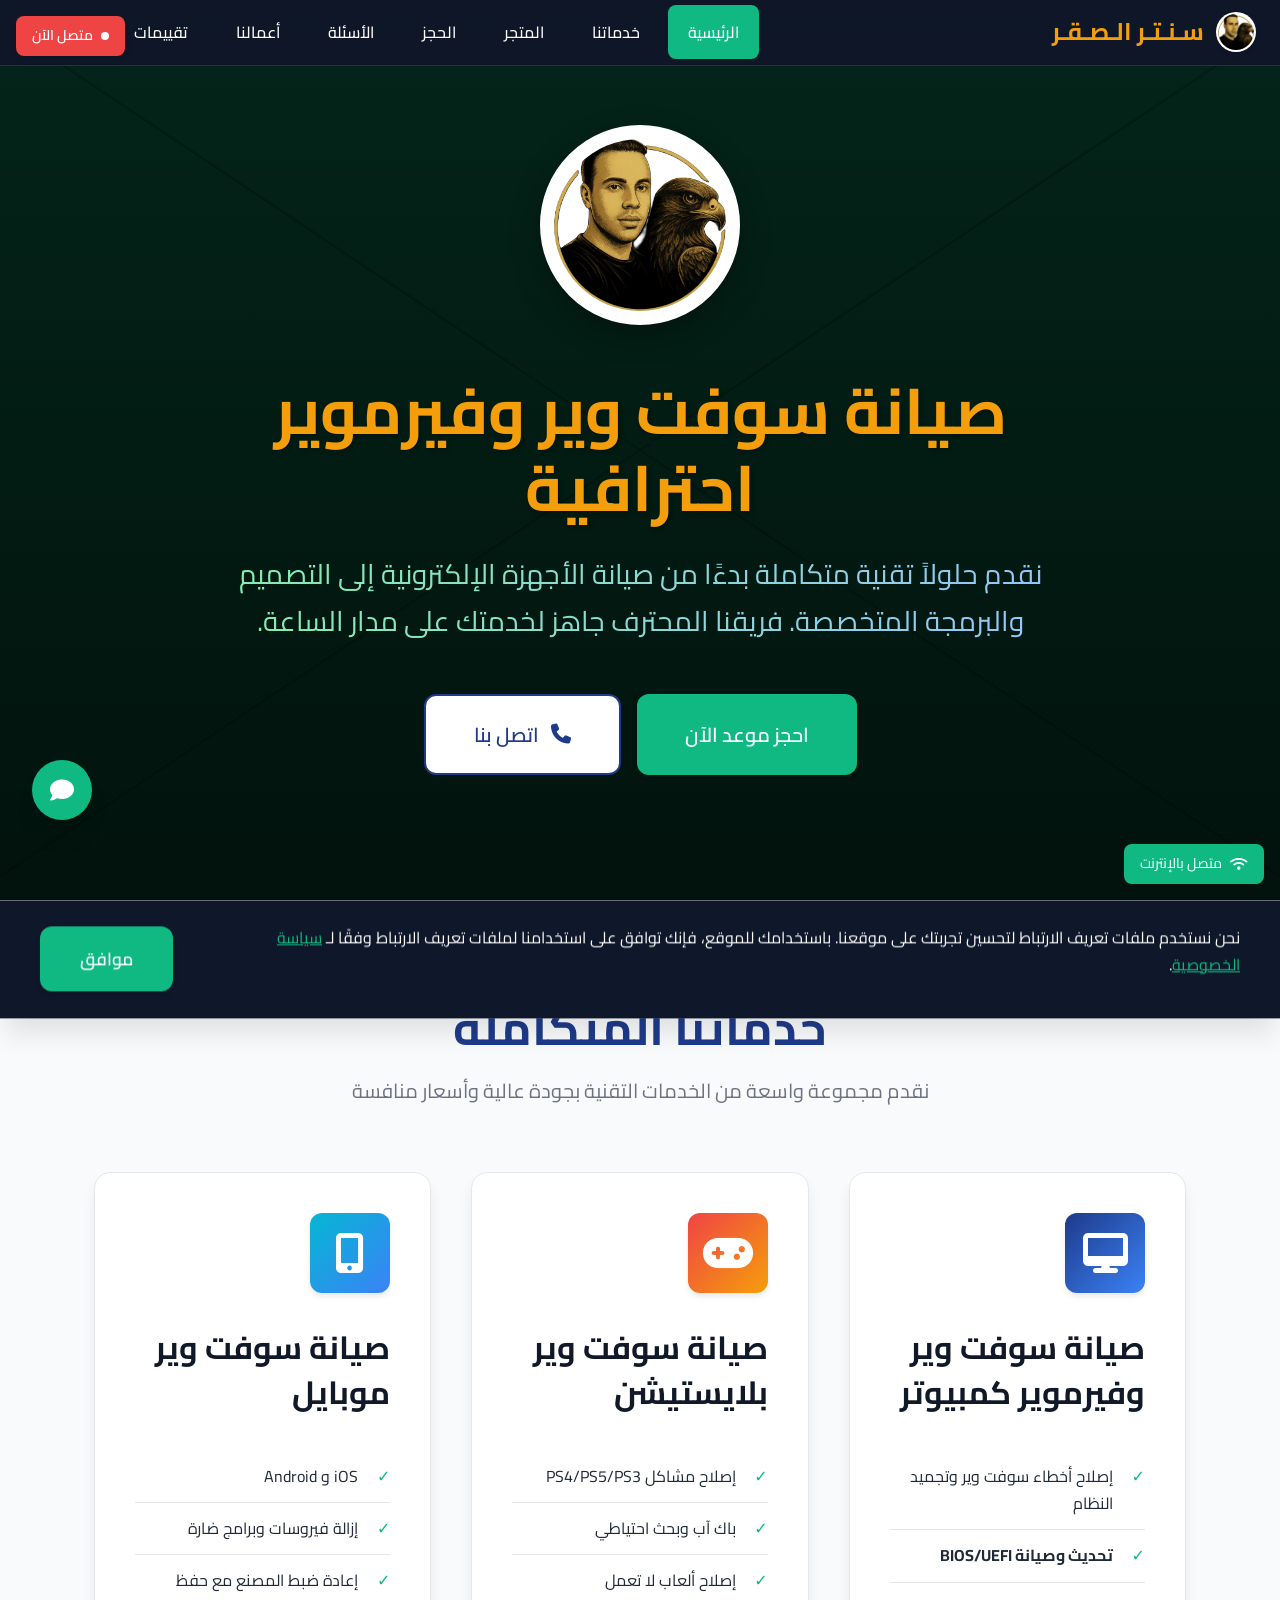
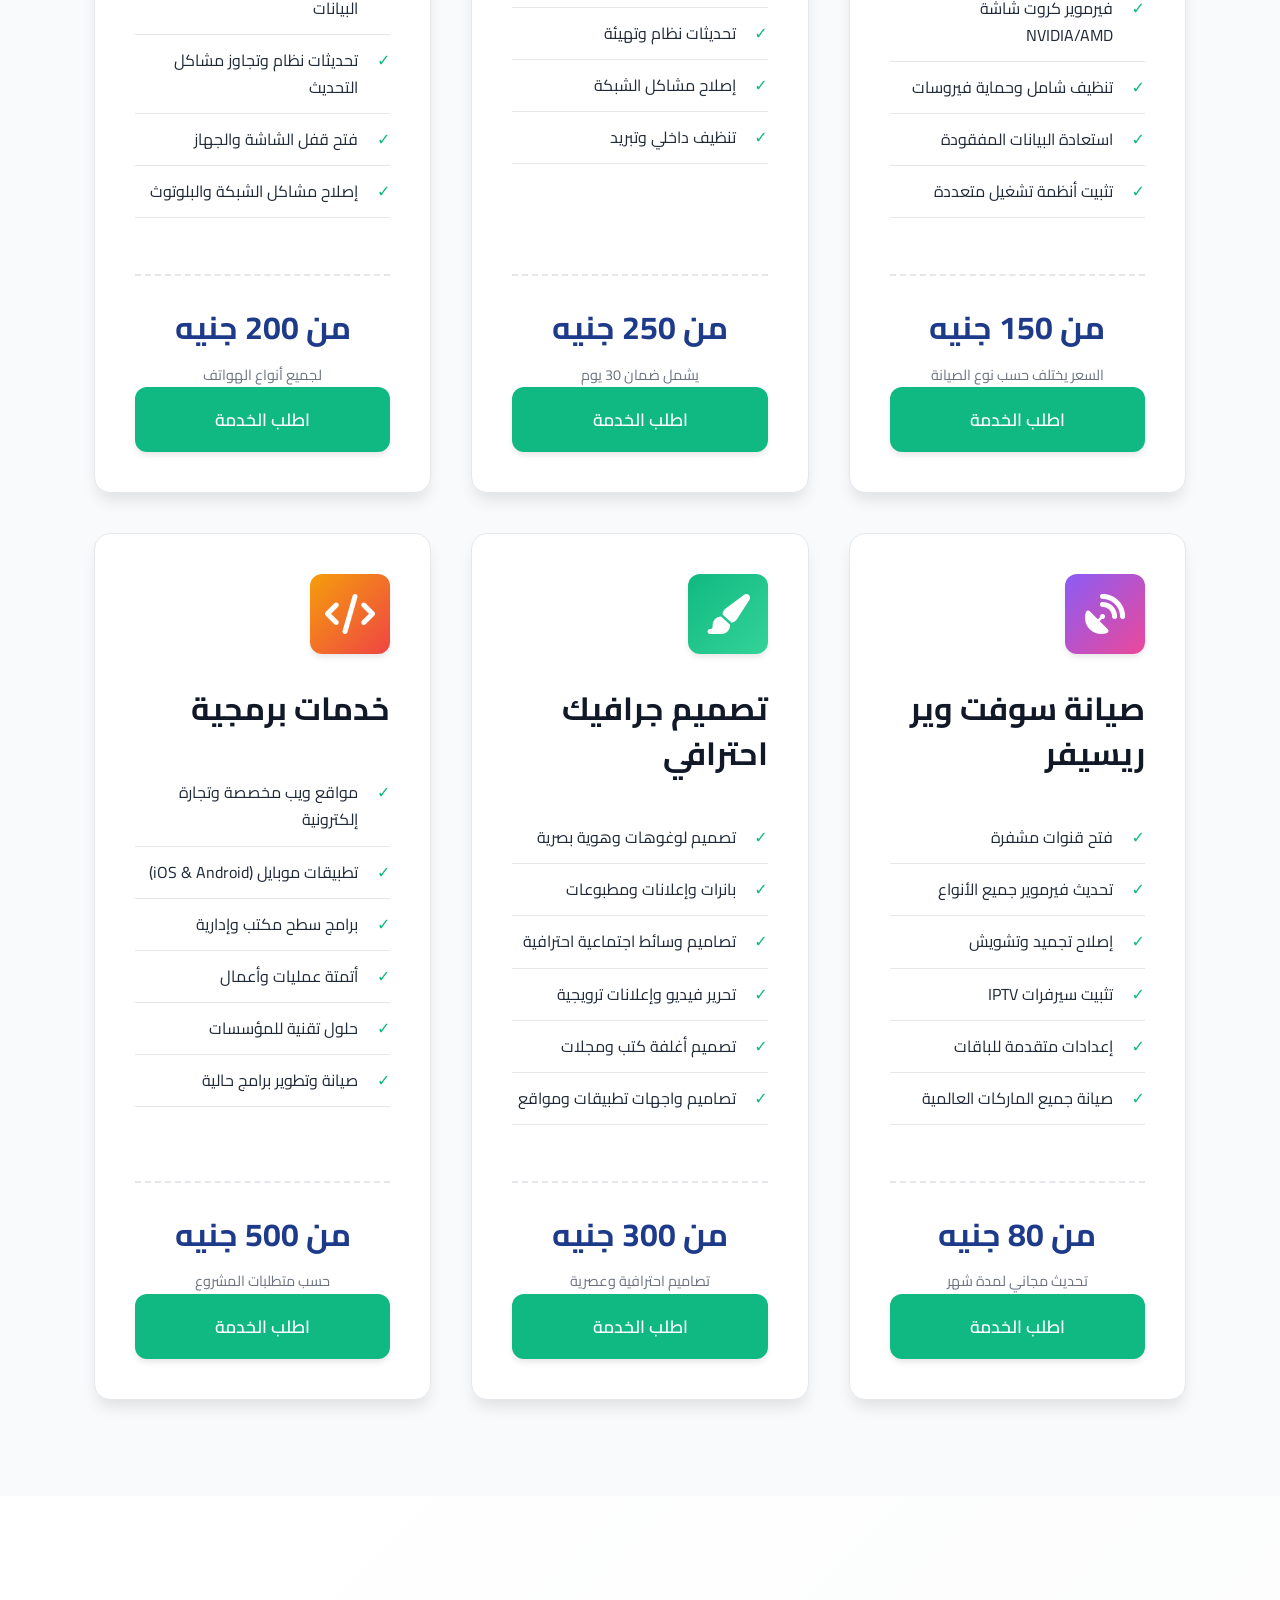
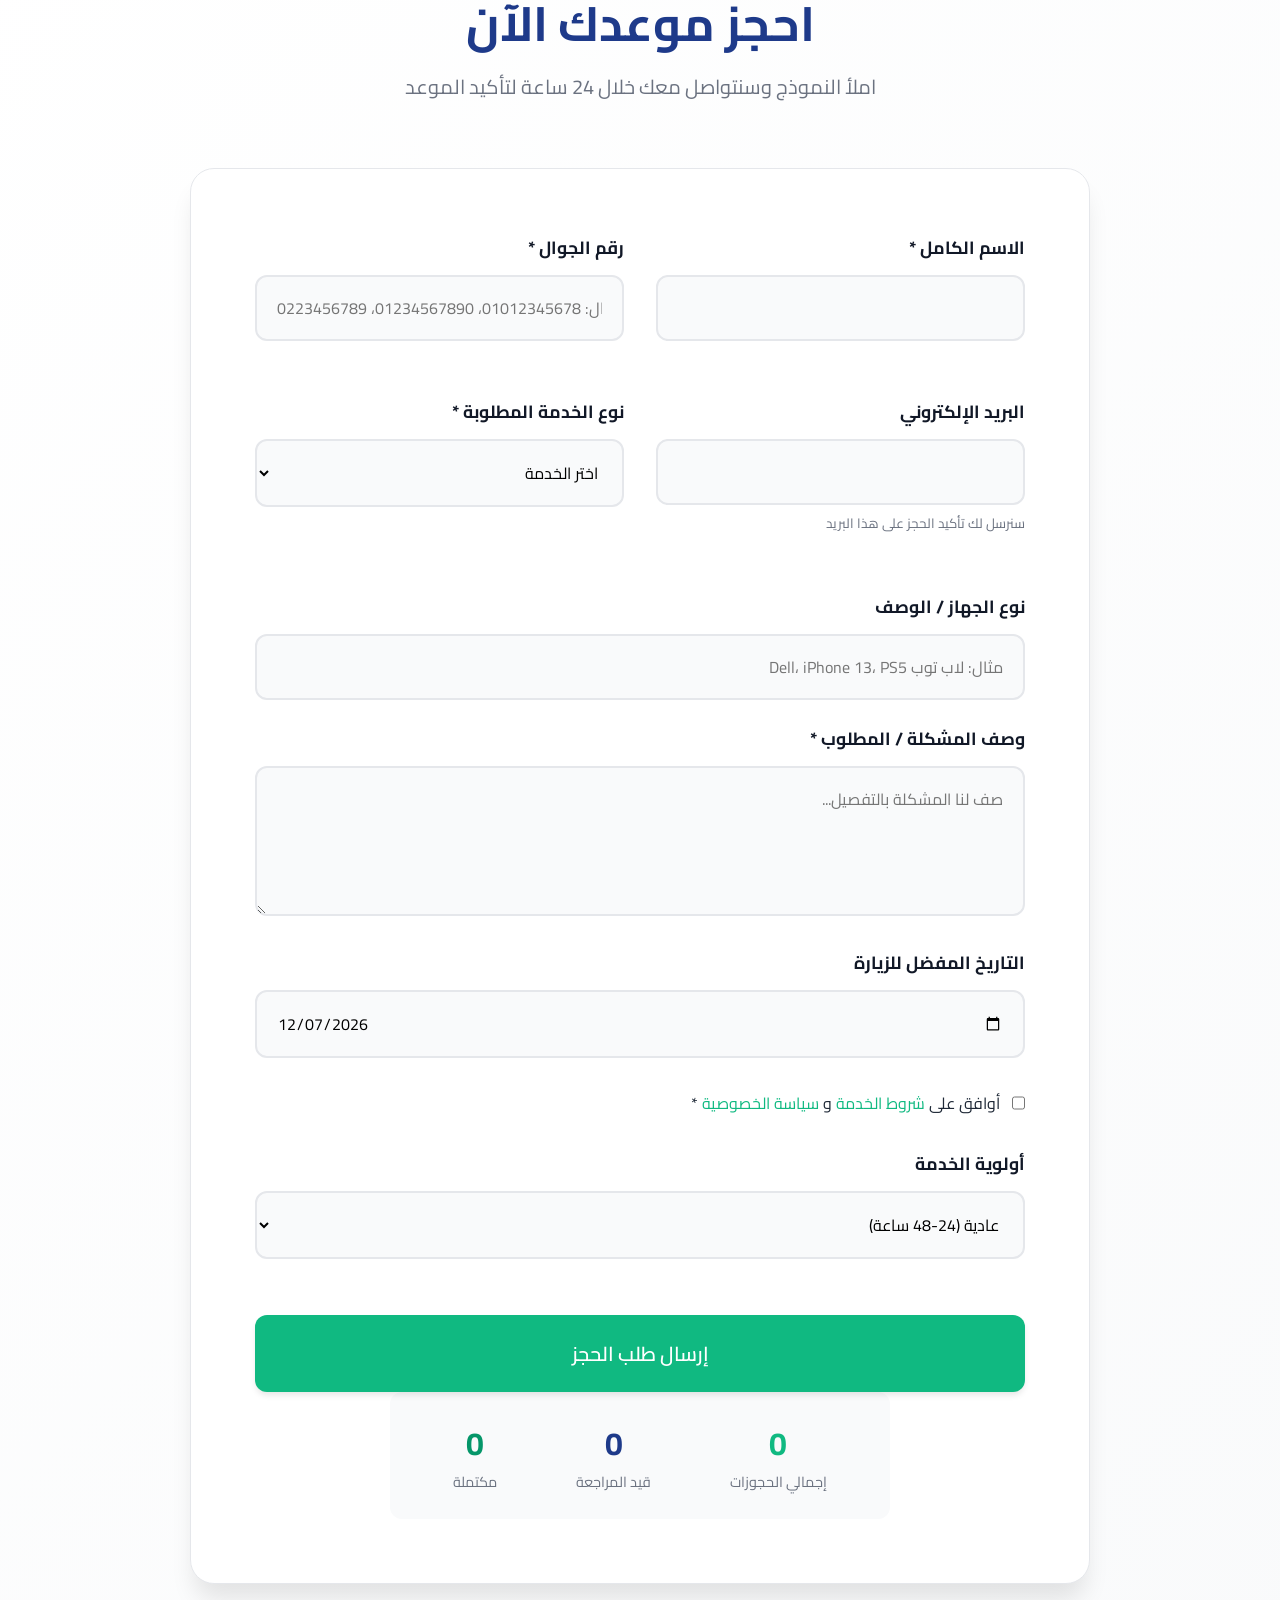
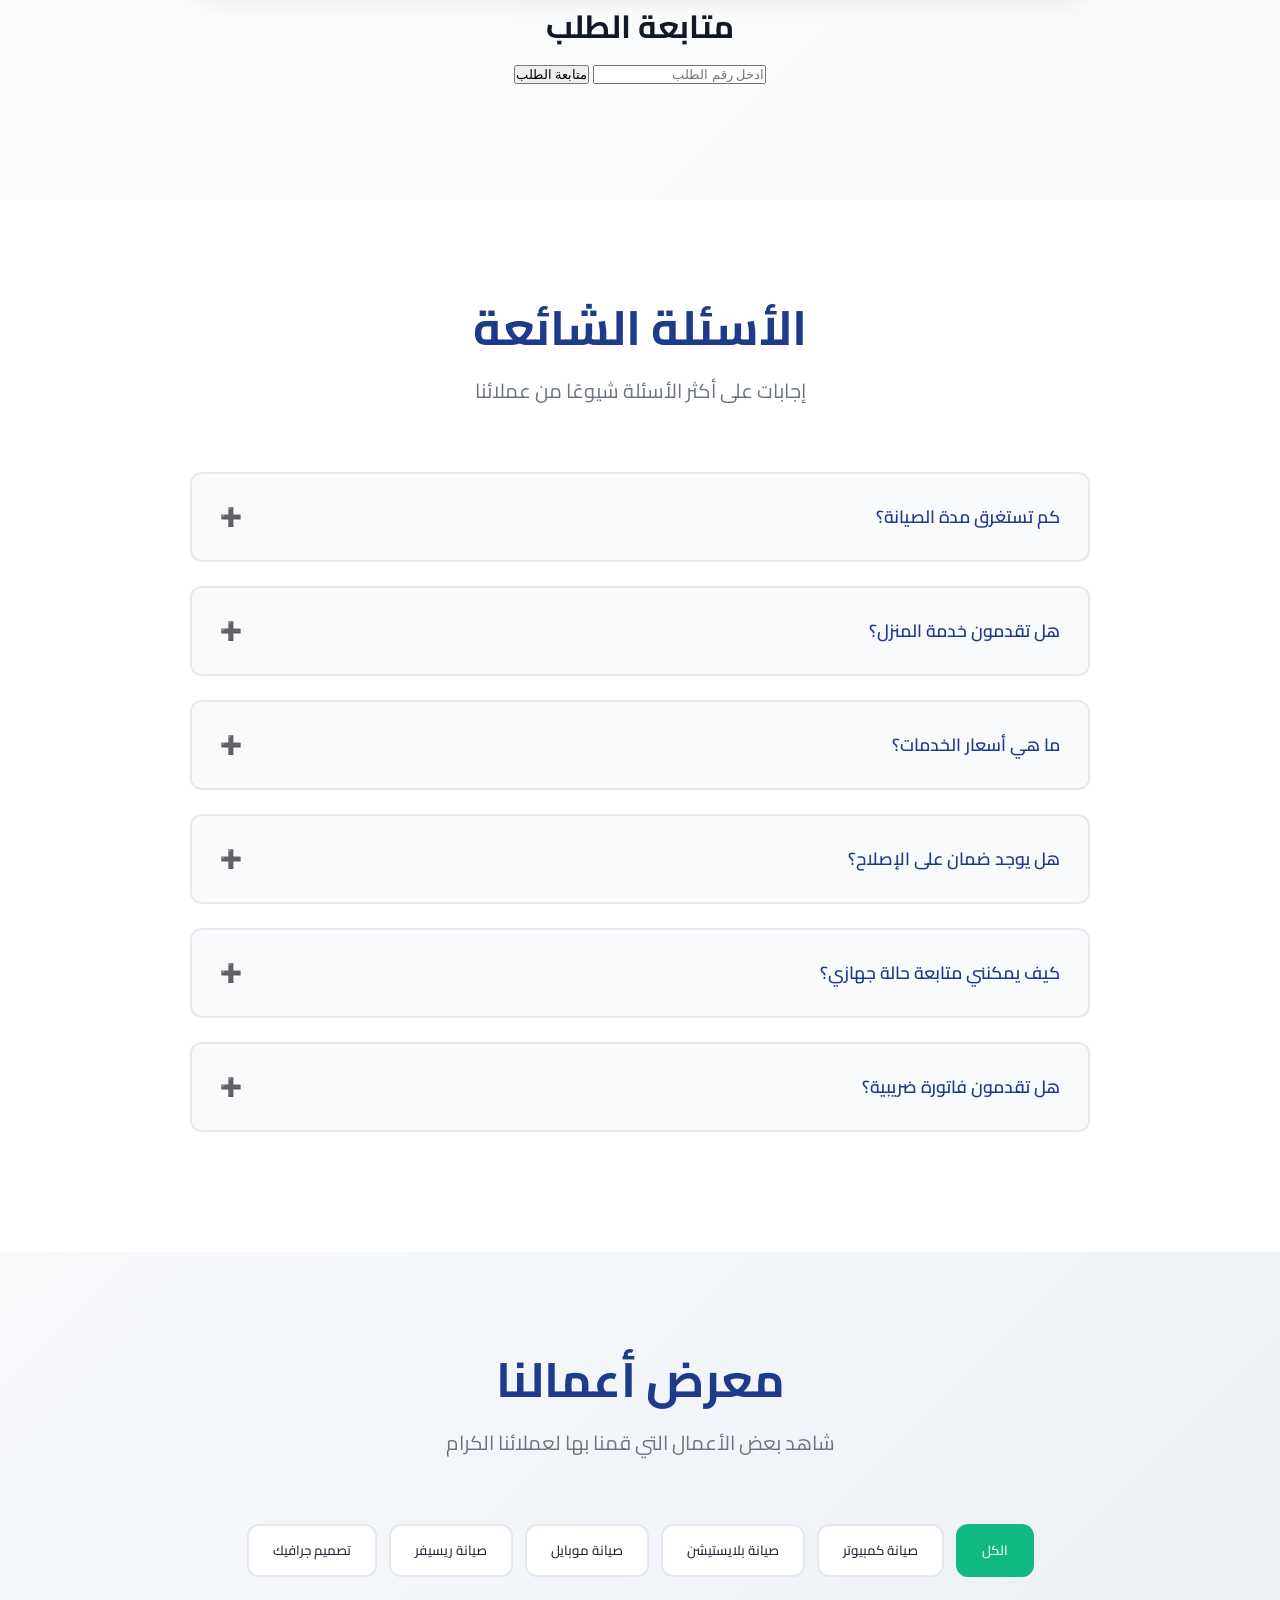
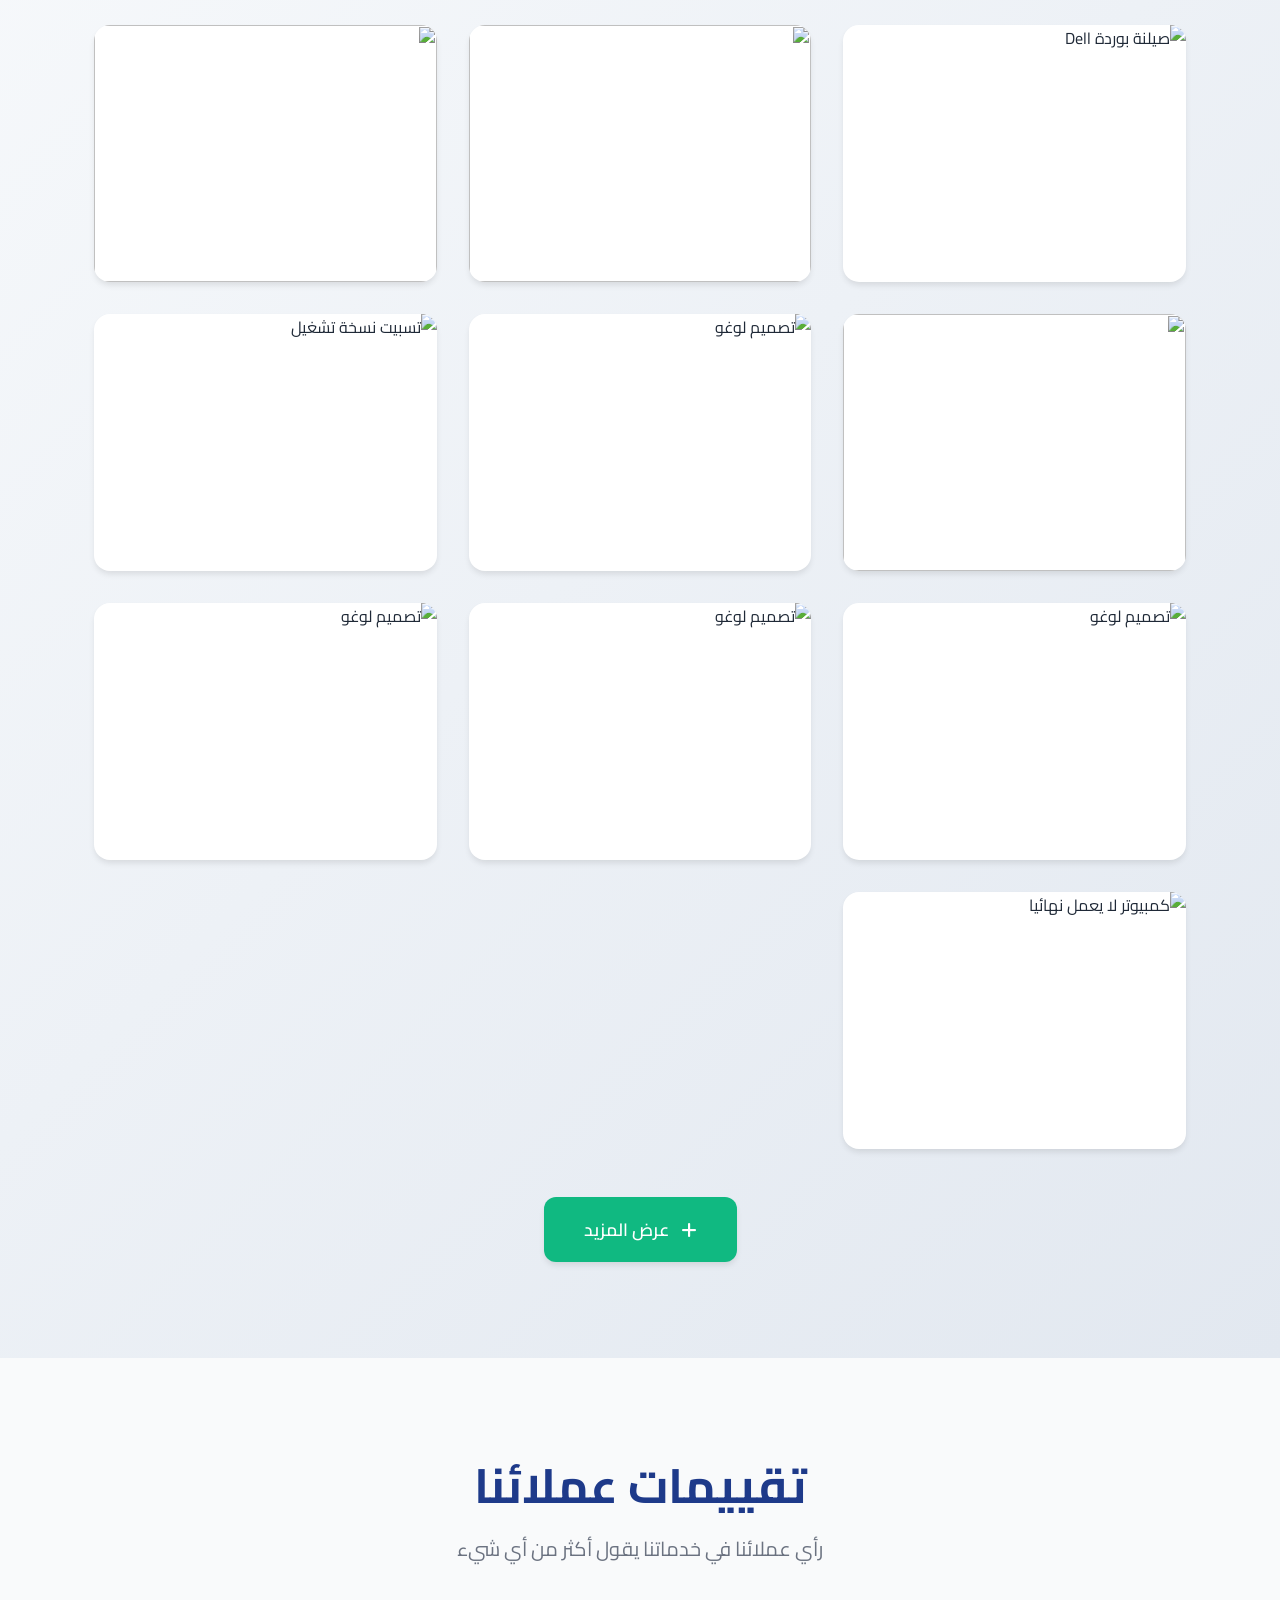
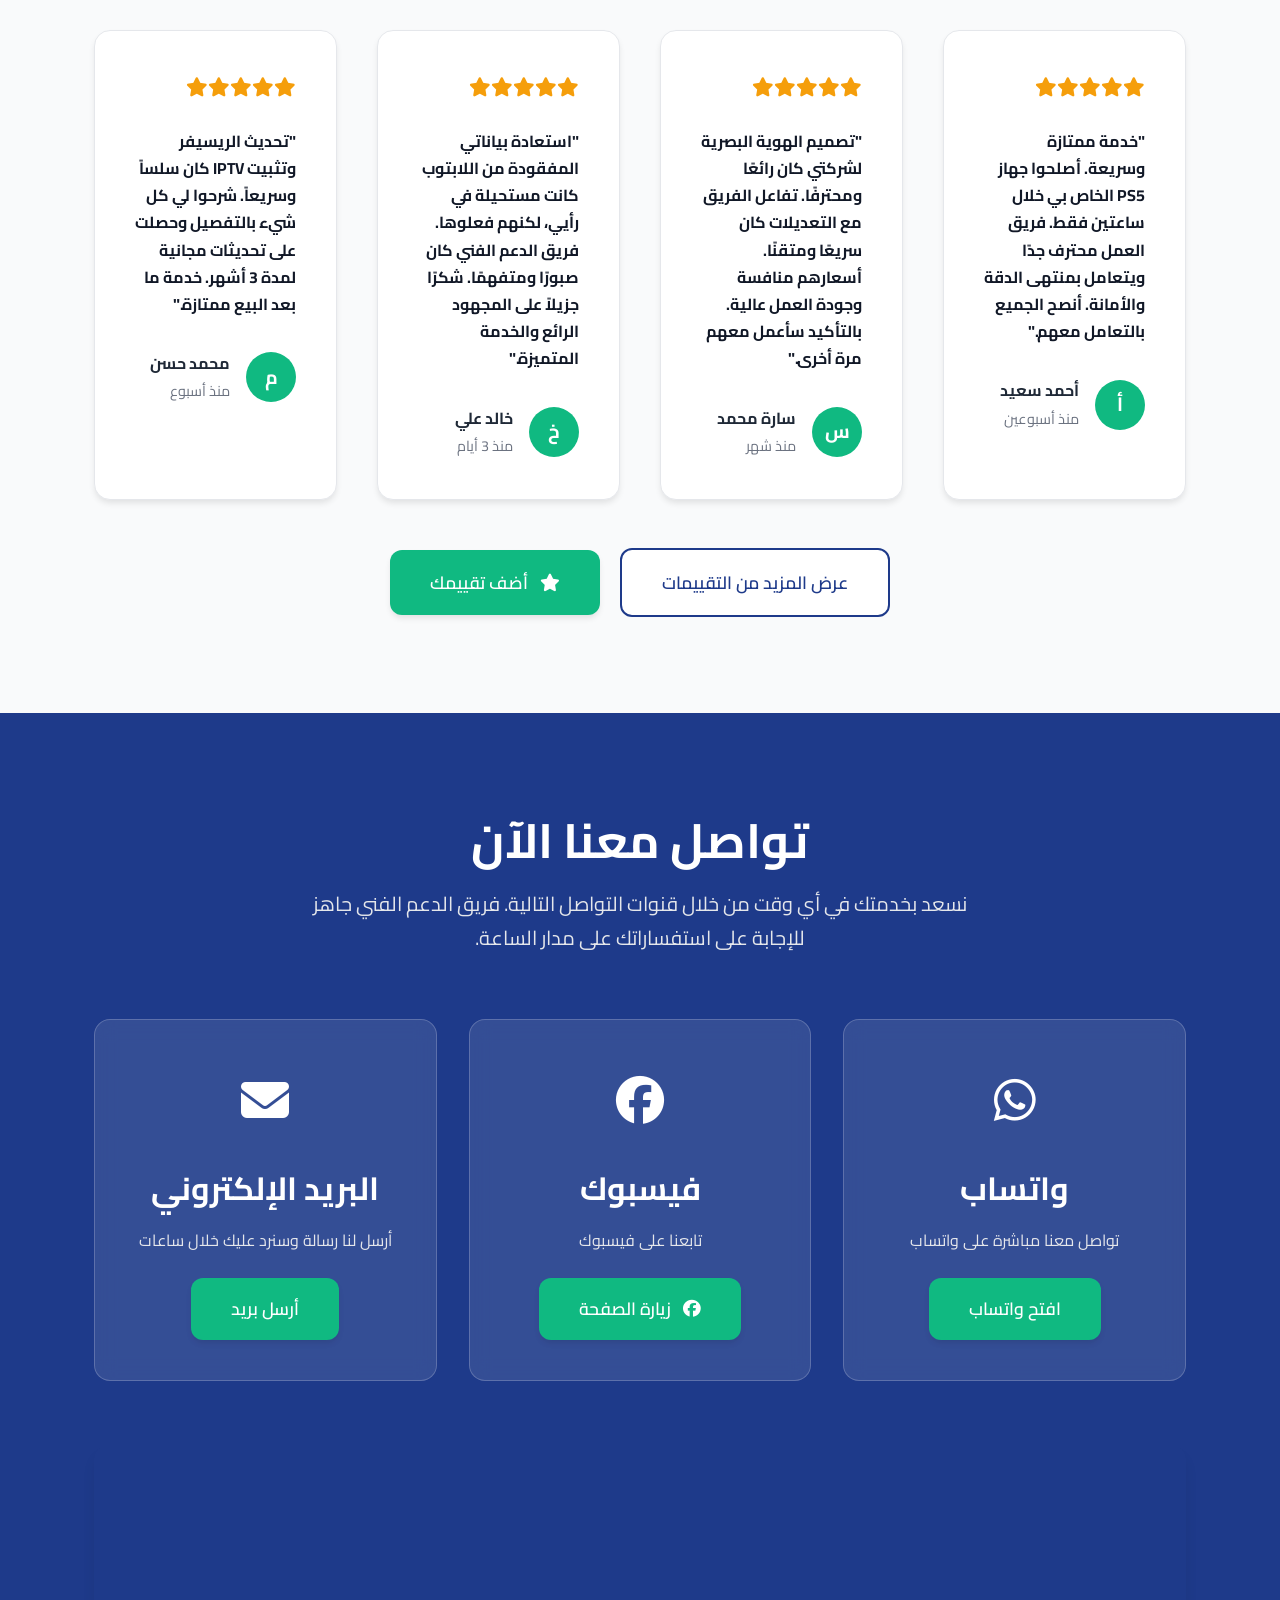
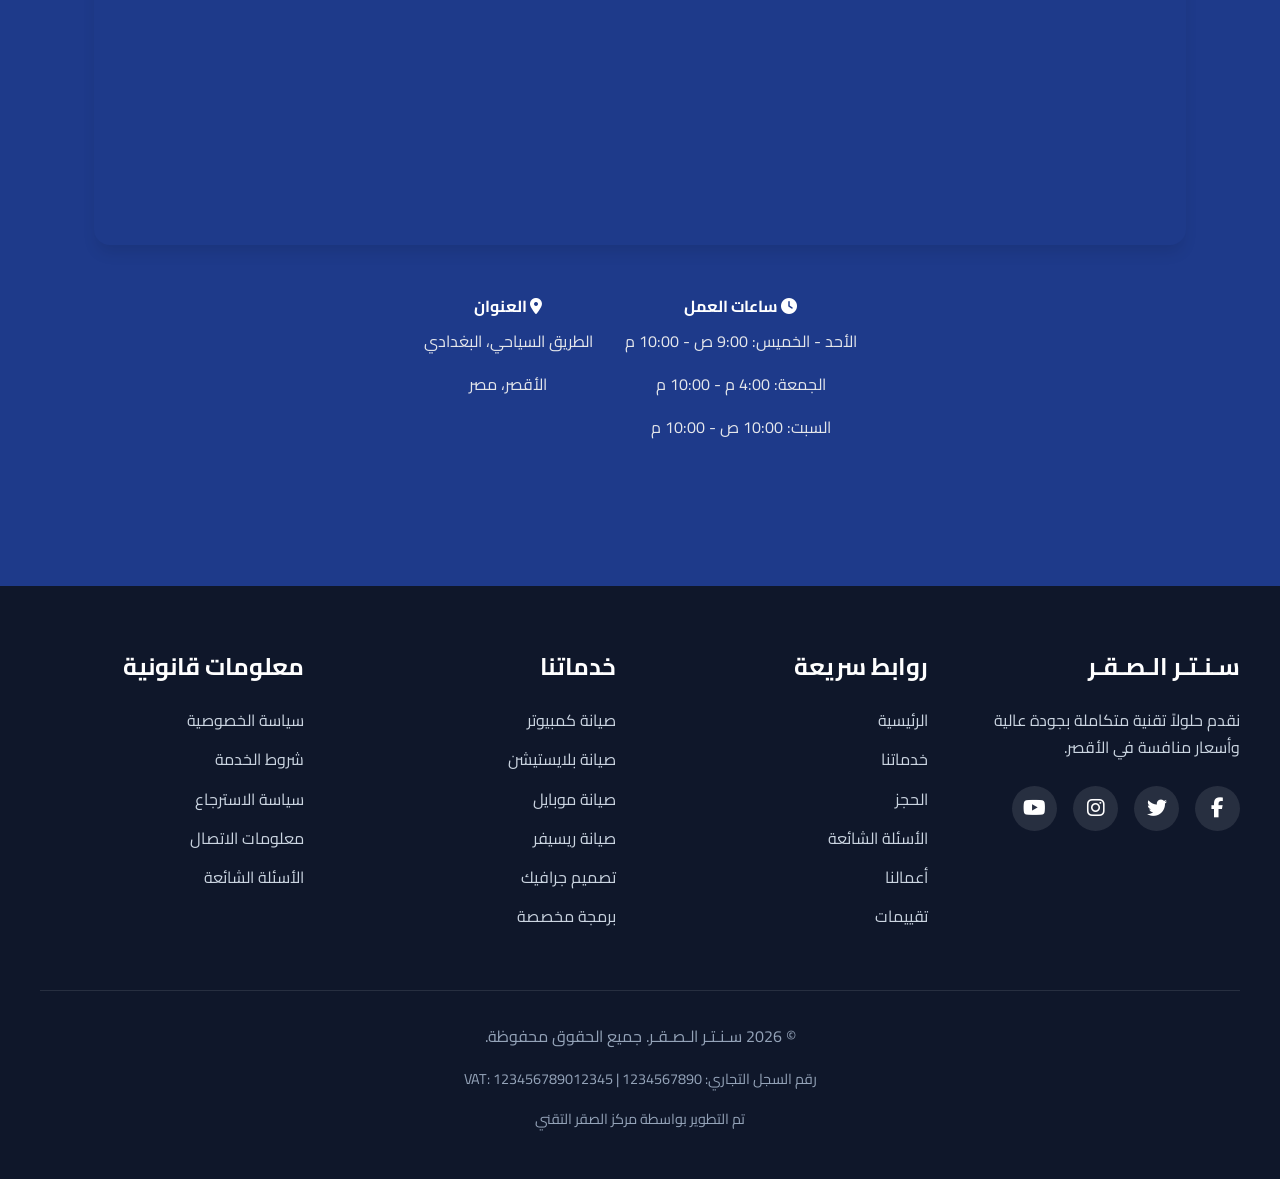
==== commit ba40ae69: "Update index.html Adding Order Follow up Botton" ====
--- a/index.html
+++ b/index.html
@@ -456,7 +456,17 @@
                             </div>
                         </div>
                     </div>
-                </form>
+               </form>
+            <!-- Order Follow up -->
+            <div style="margin-top:20px; text-align:center;">
+    <h3>متابعة الطلب</h3>
+
+    <input type="text" id="trackOrderInput" placeholder="ادخل رقم الطلب">
+
+    <button onclick="trackOrder()">متابعة الطلب</button>
+
+    <p id="orderStatusResult"></p>
+</div>
             </div>
             
             <!-- Order History -->
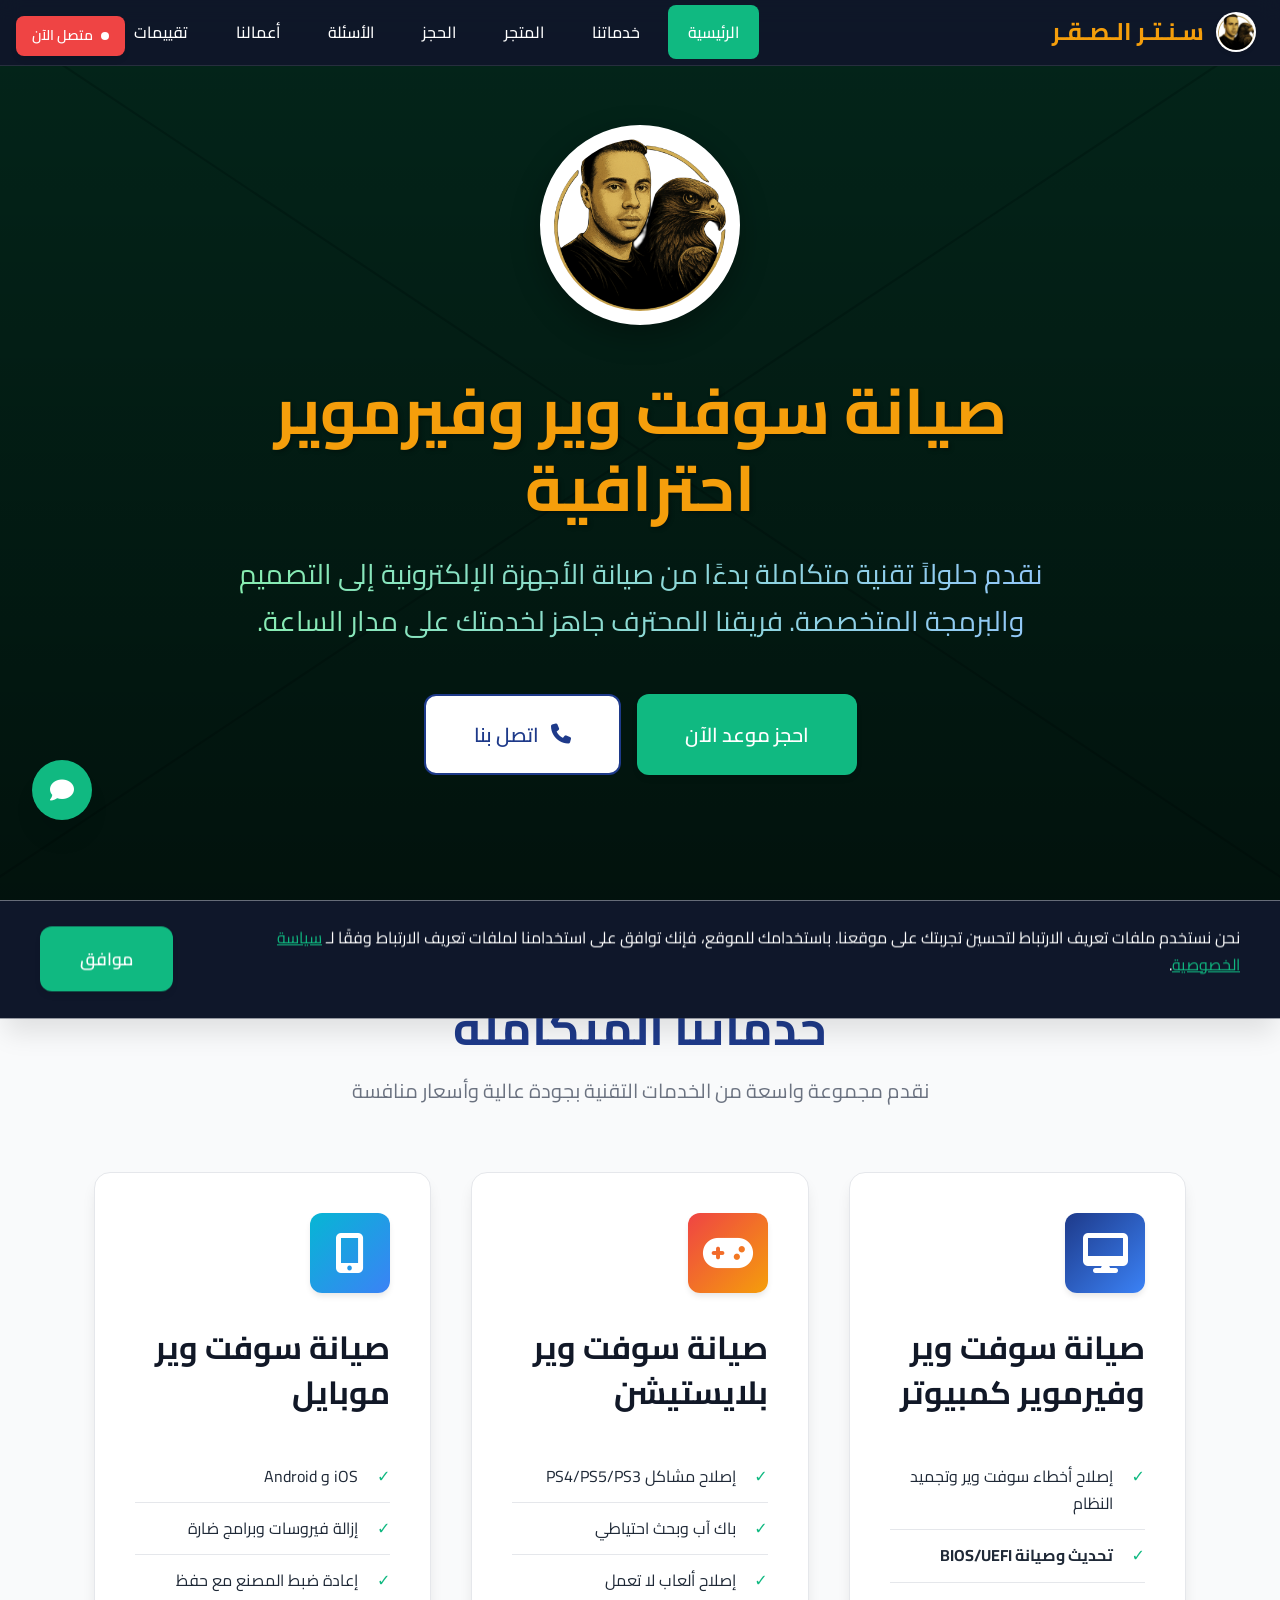
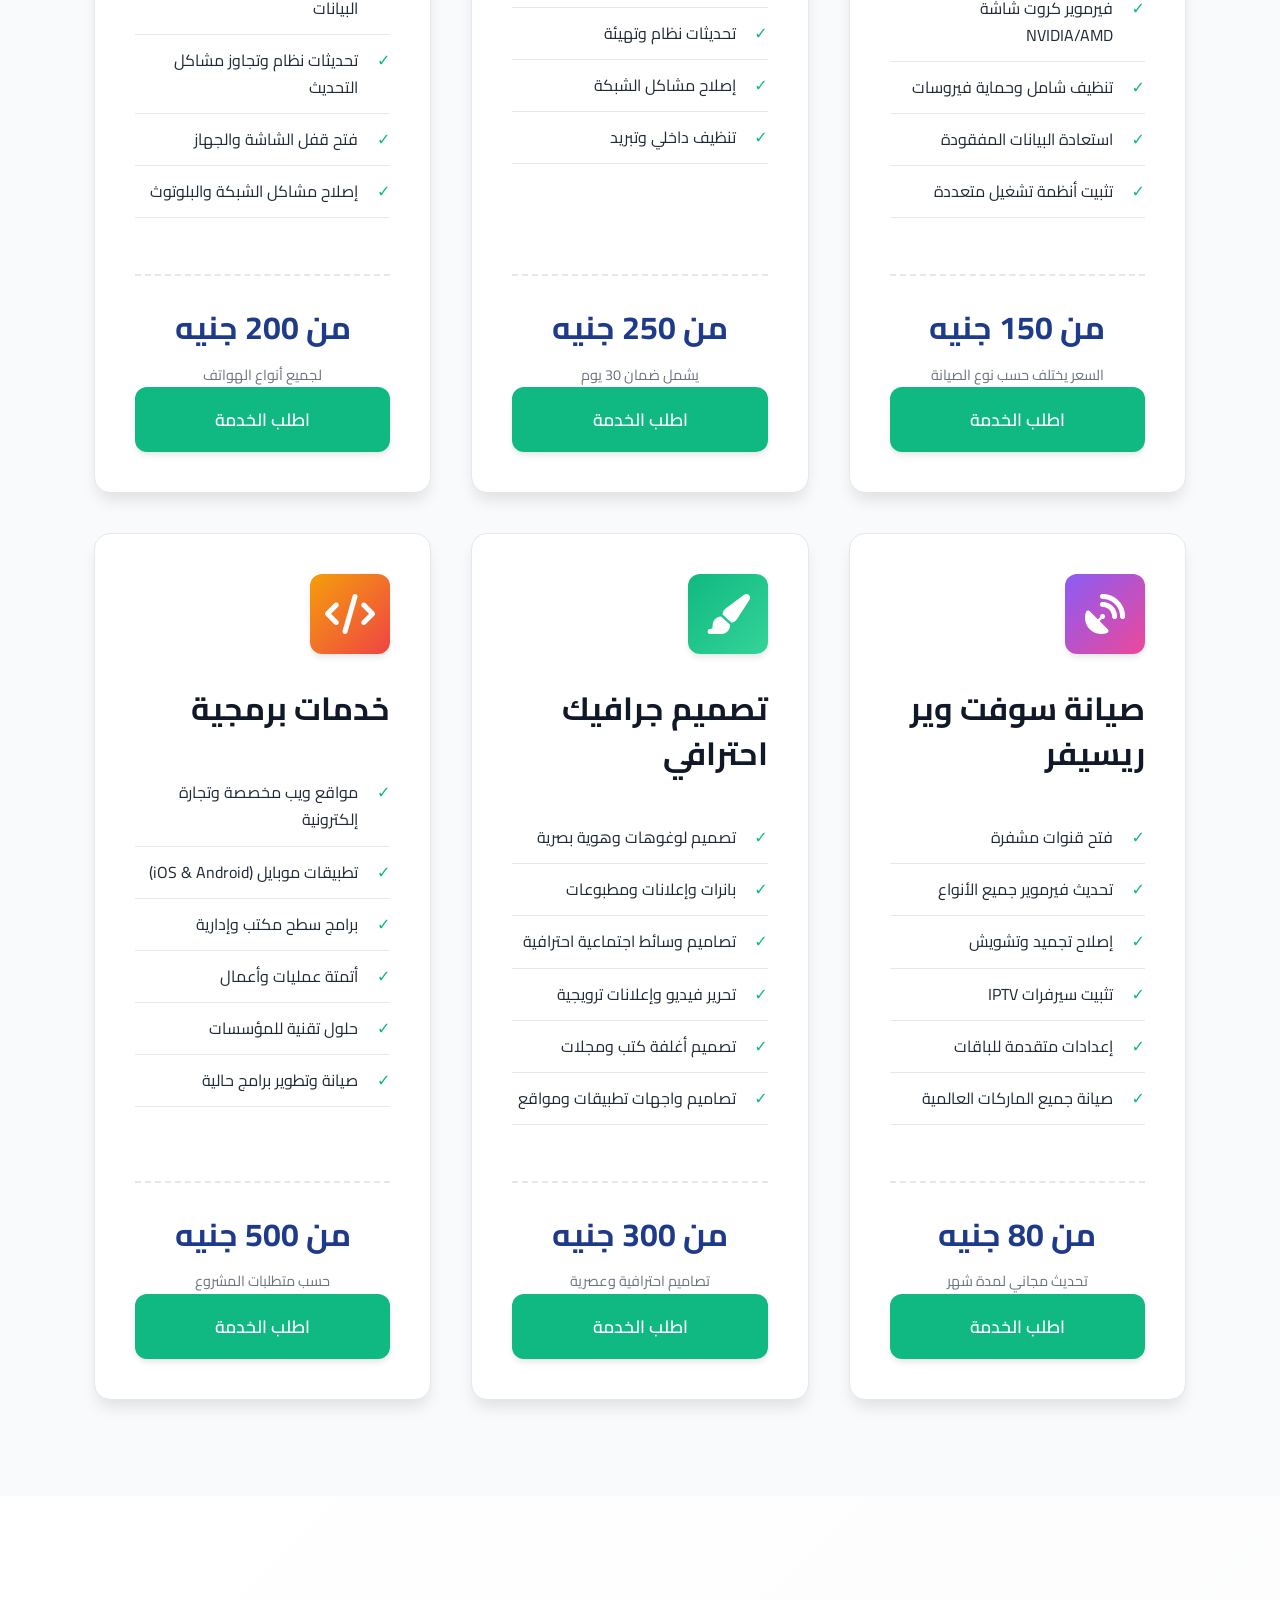
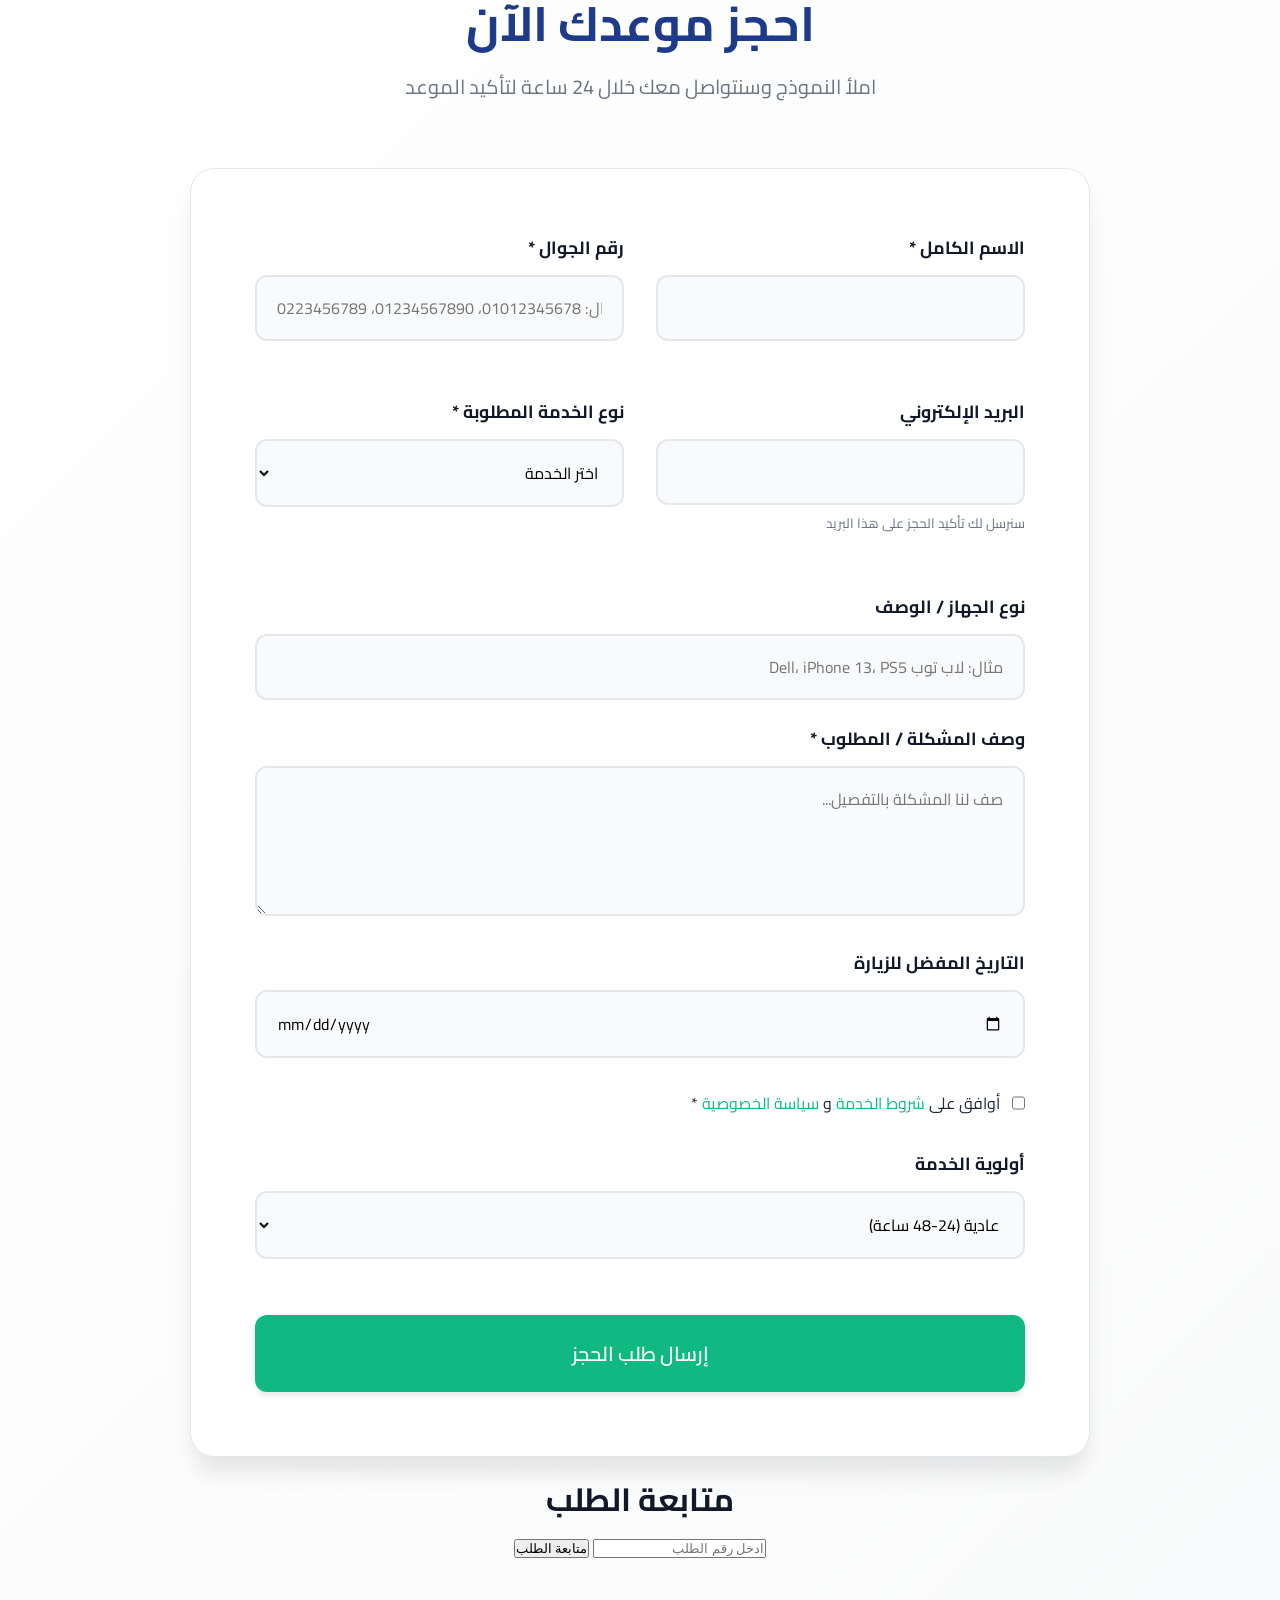
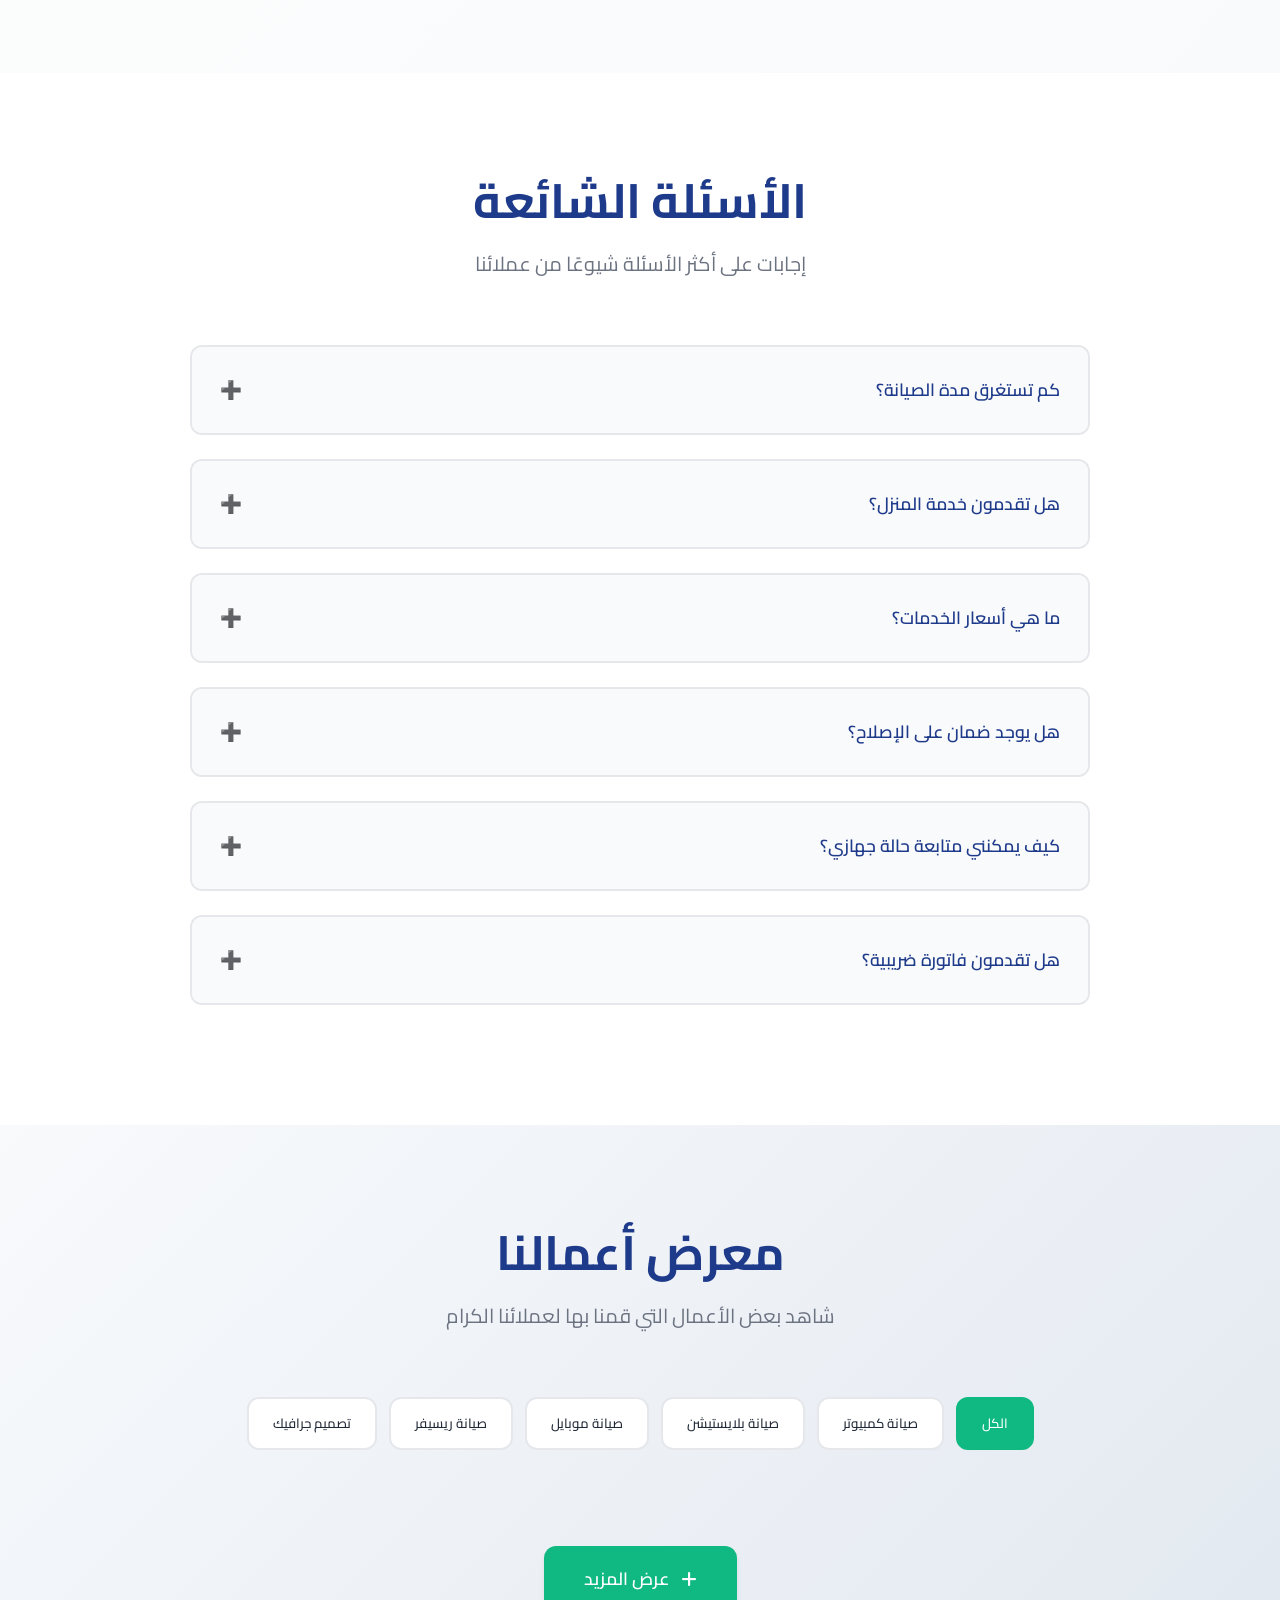
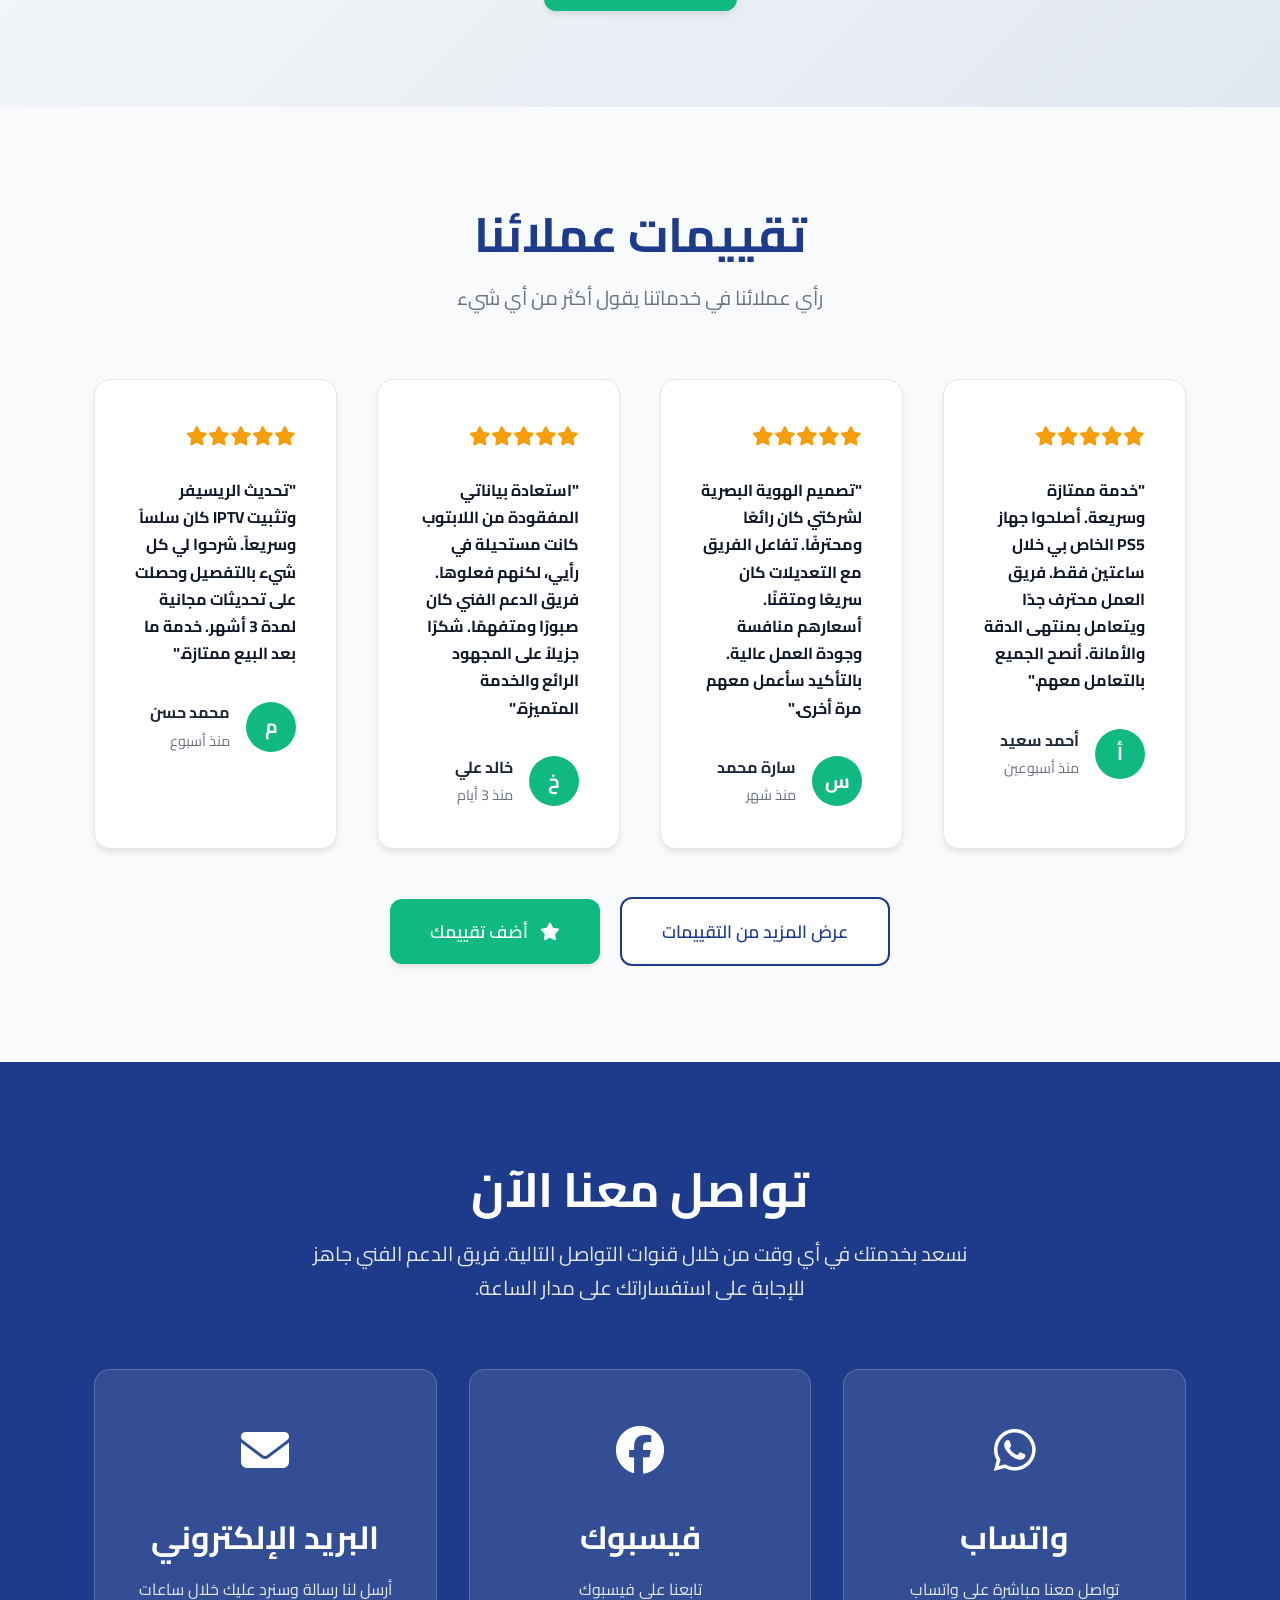
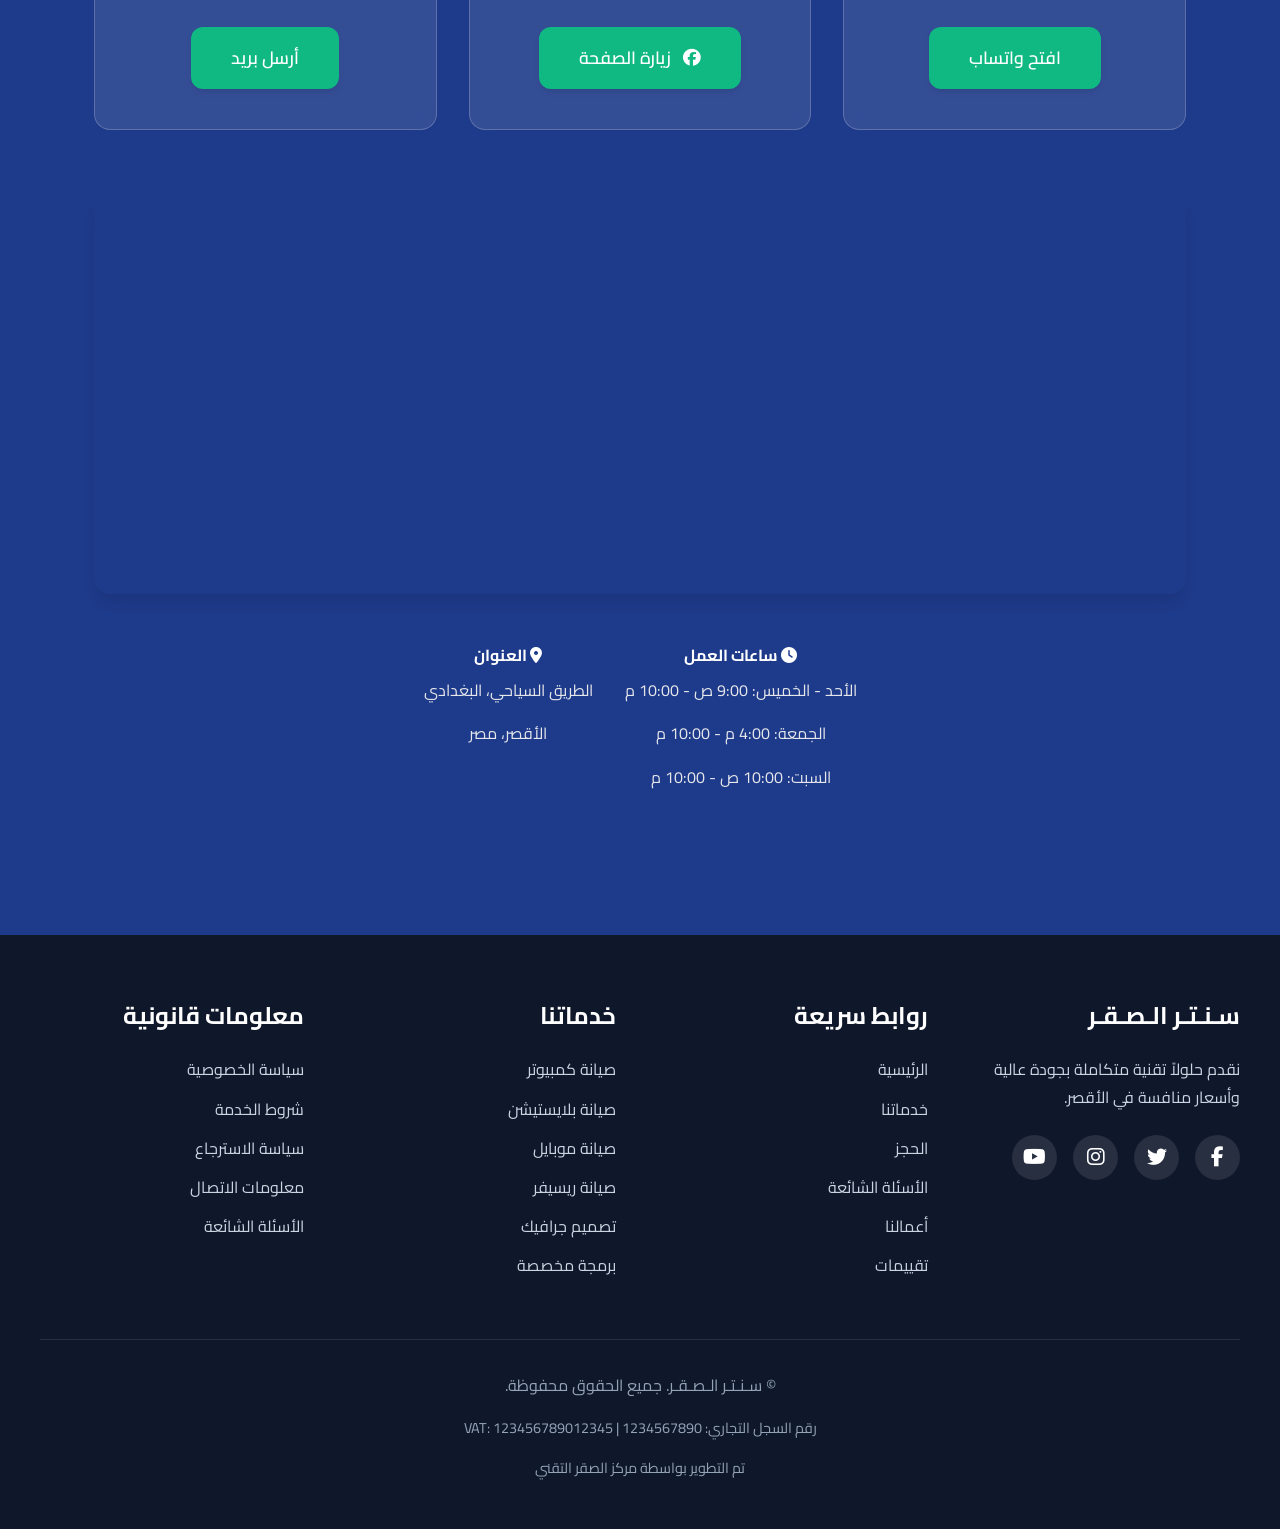
==== commit 33c4012b: "Update index.html" ====
--- a/index.html
+++ b/index.html
@@ -439,7 +439,7 @@
                         </div>-->
                         
                         <!-- إحصائيات سريعة -->
-                        <div id="ordersStats" style="background: var(--light-bg); padding: 1.5rem; border-radius: var(--radius-lg); max-width: 500px; margin: 0 auto;">
+                       <!-- <div id="ordersStats" style="background: var(--light-bg); padding: 1.5rem; border-radius: var(--radius-lg); max-width: 500px; margin: 0 auto;">
                             <div style="display: flex; justify-content: space-around; text-align: center;">
                                 <div>
                                     <div style="font-size: 2rem; font-weight: bold; color: var(--primary-color);" id="totalOrders">0</div>
@@ -454,7 +454,7 @@
                                     <div style="color: var(--text-light); font-size: 0.9rem;">مكتملة</div>
                                 </div>
                             </div>
-                        </div>
+                        </div> -->
                     </div>
                </form>
             <!-- Order Follow up -->
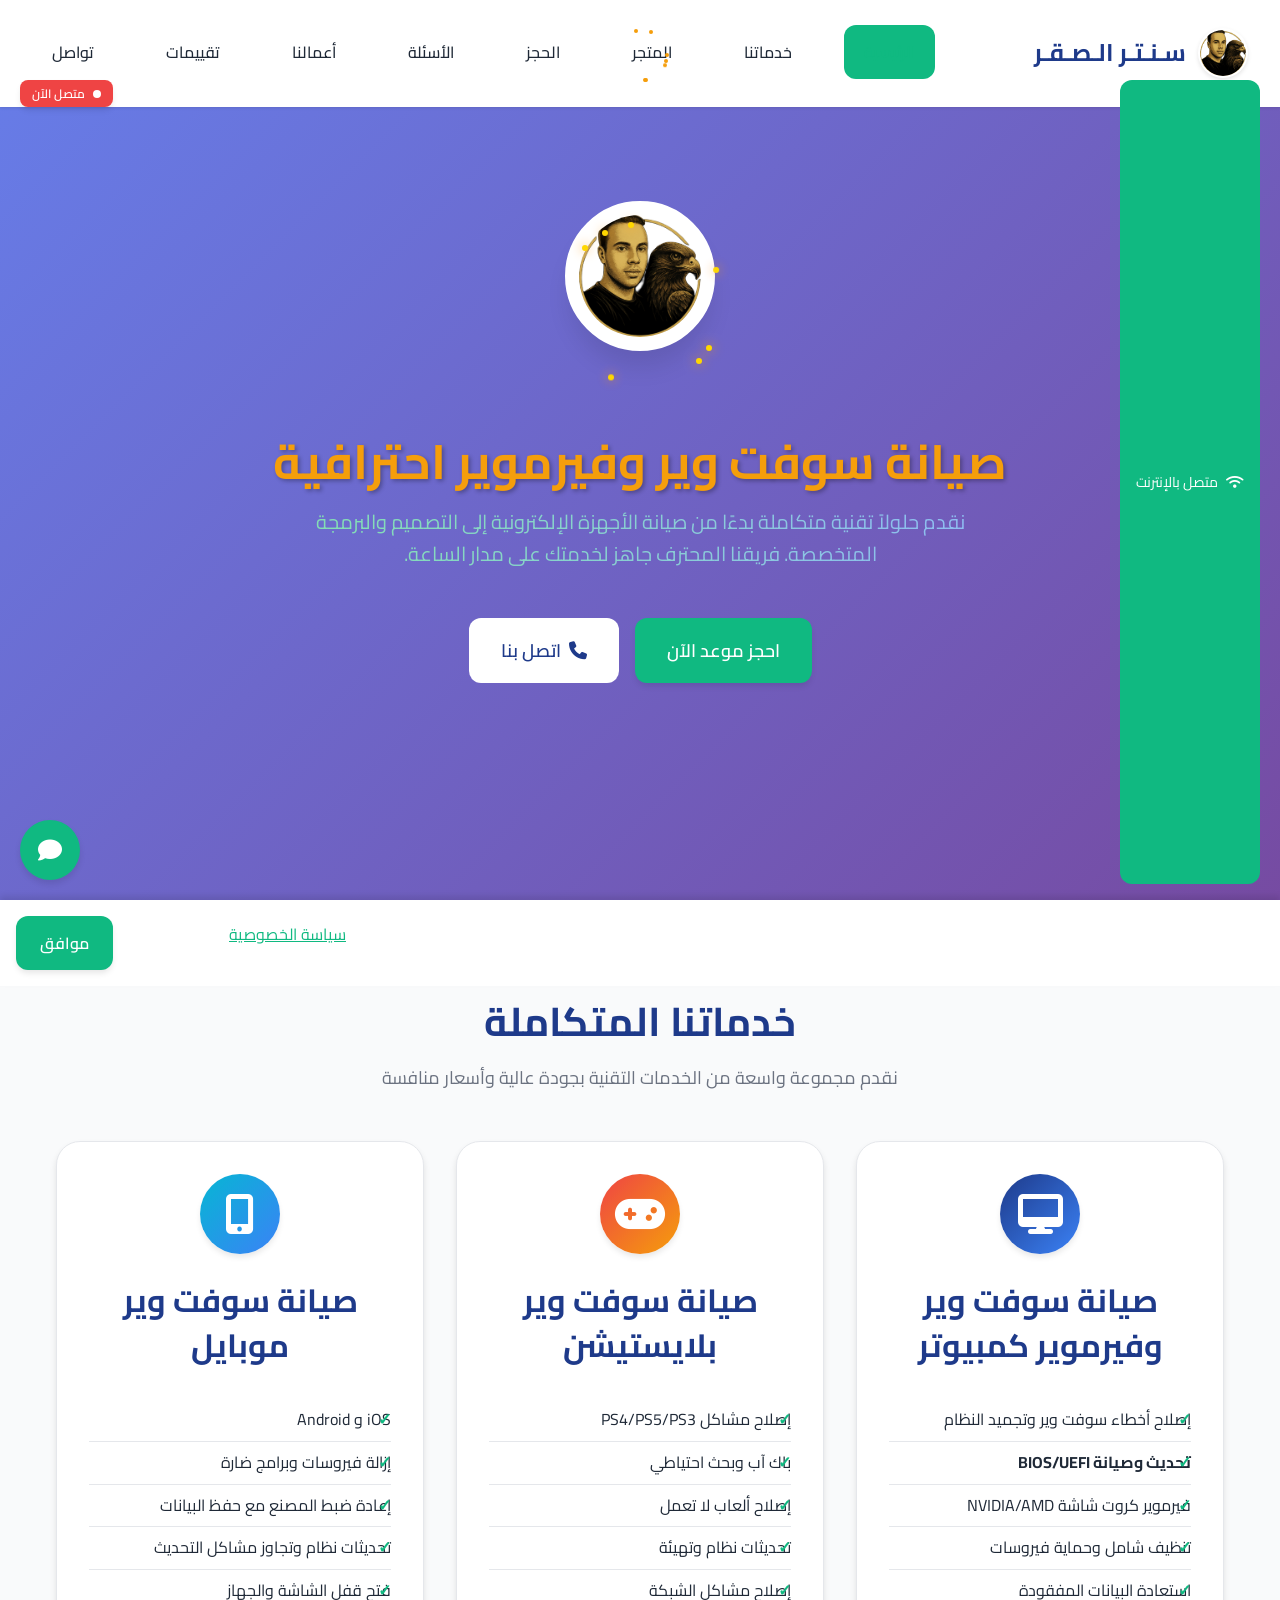
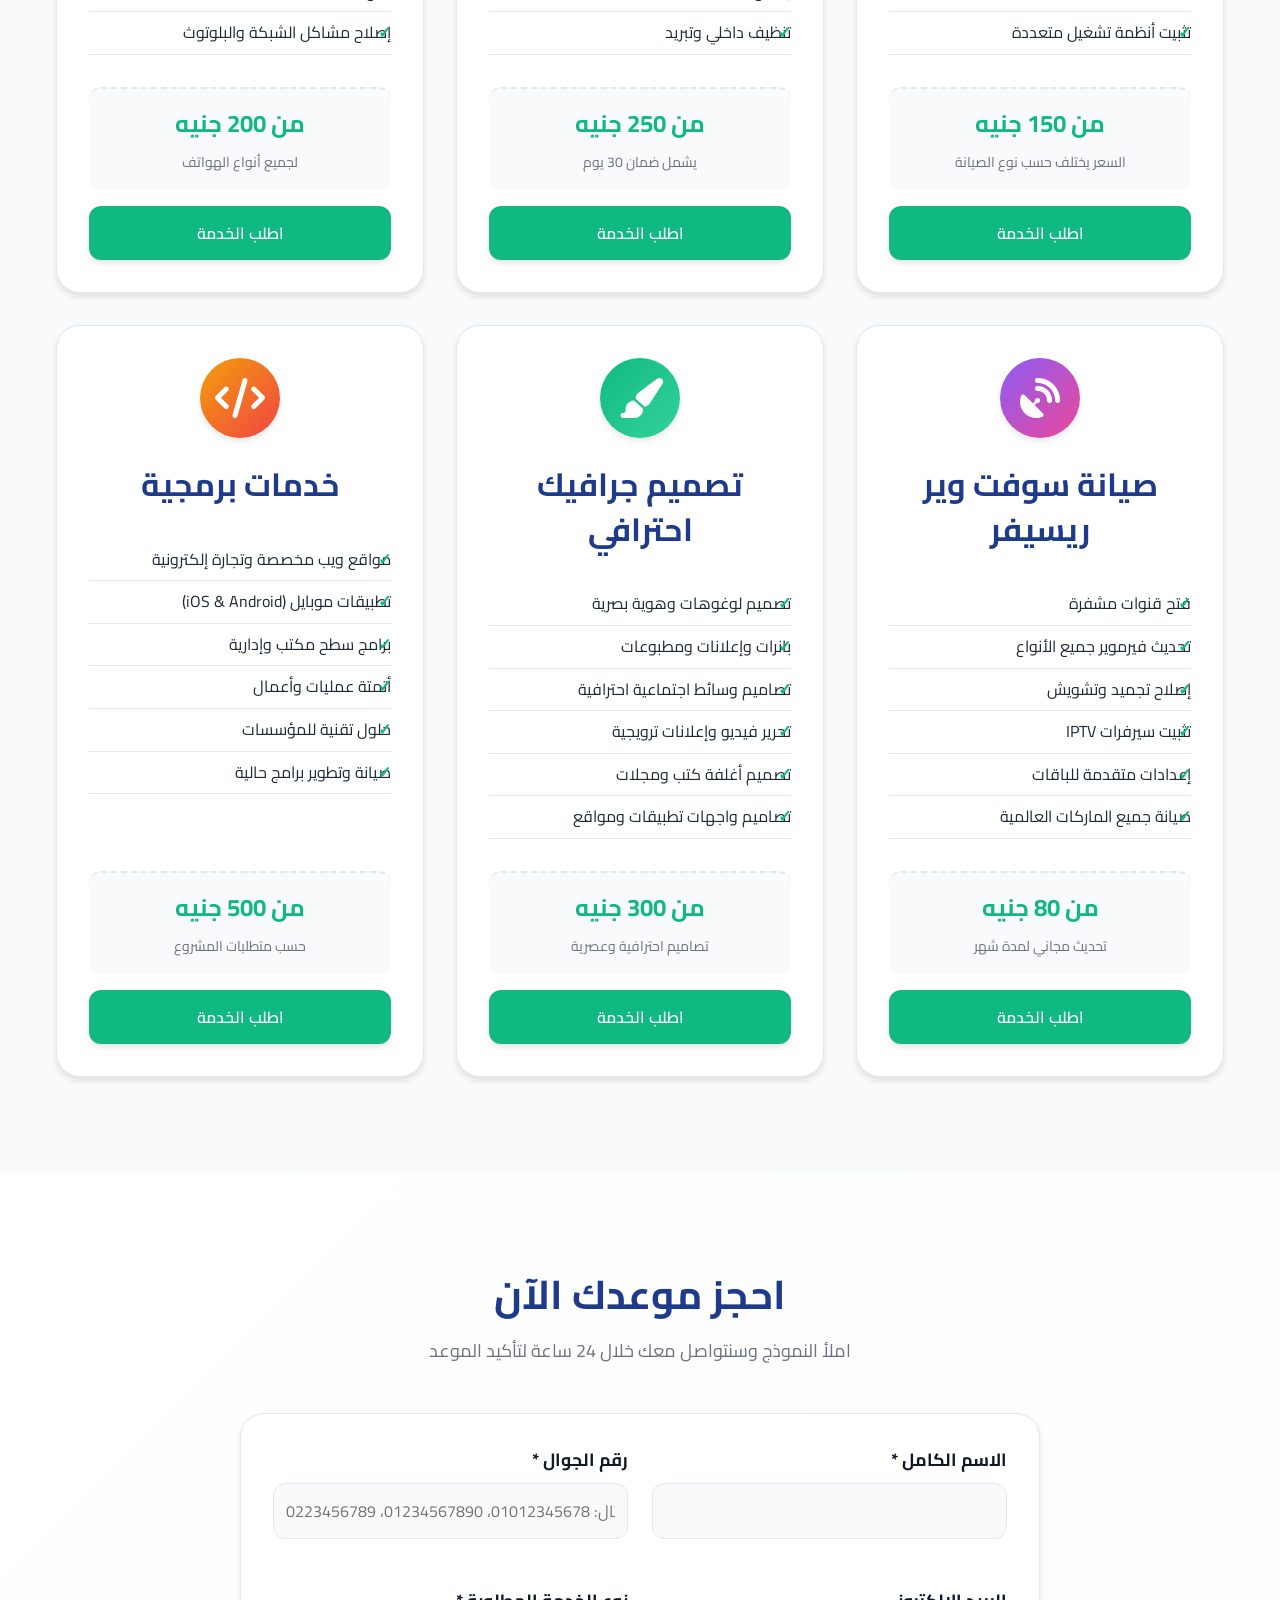
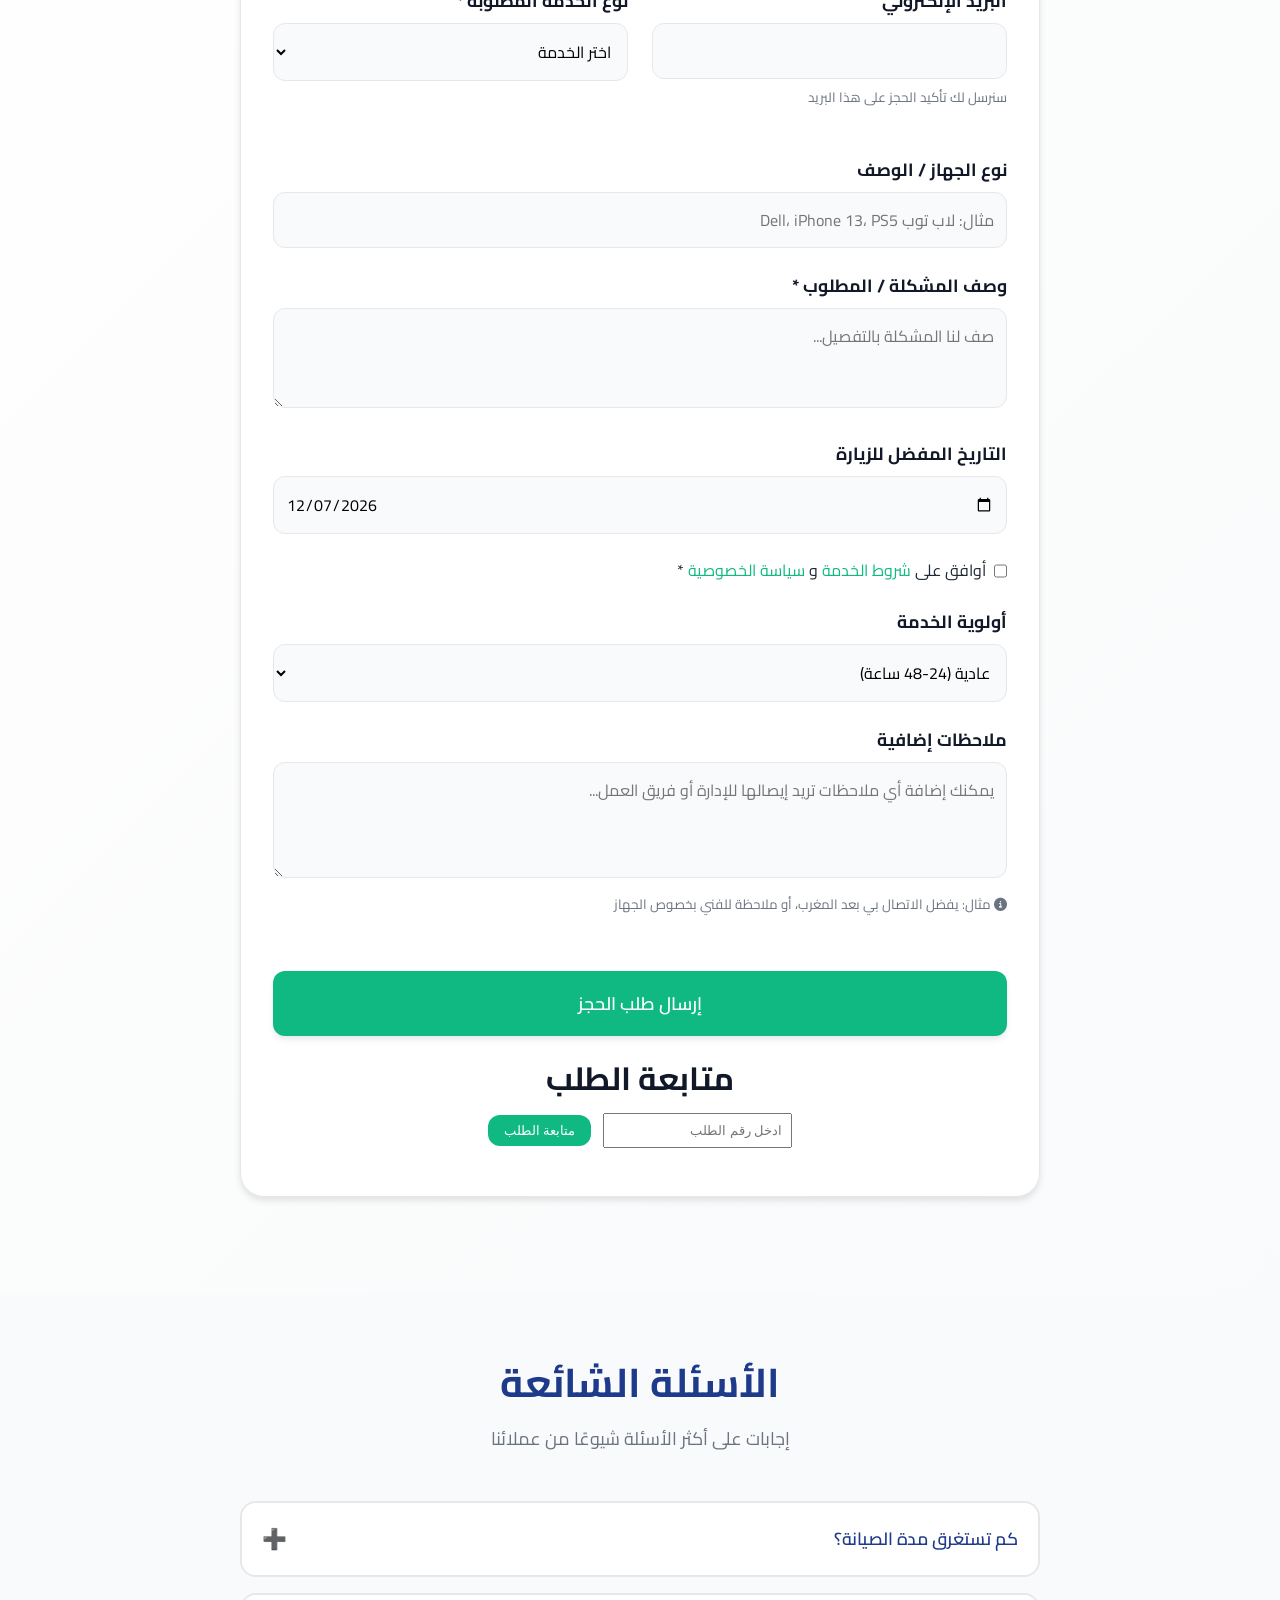
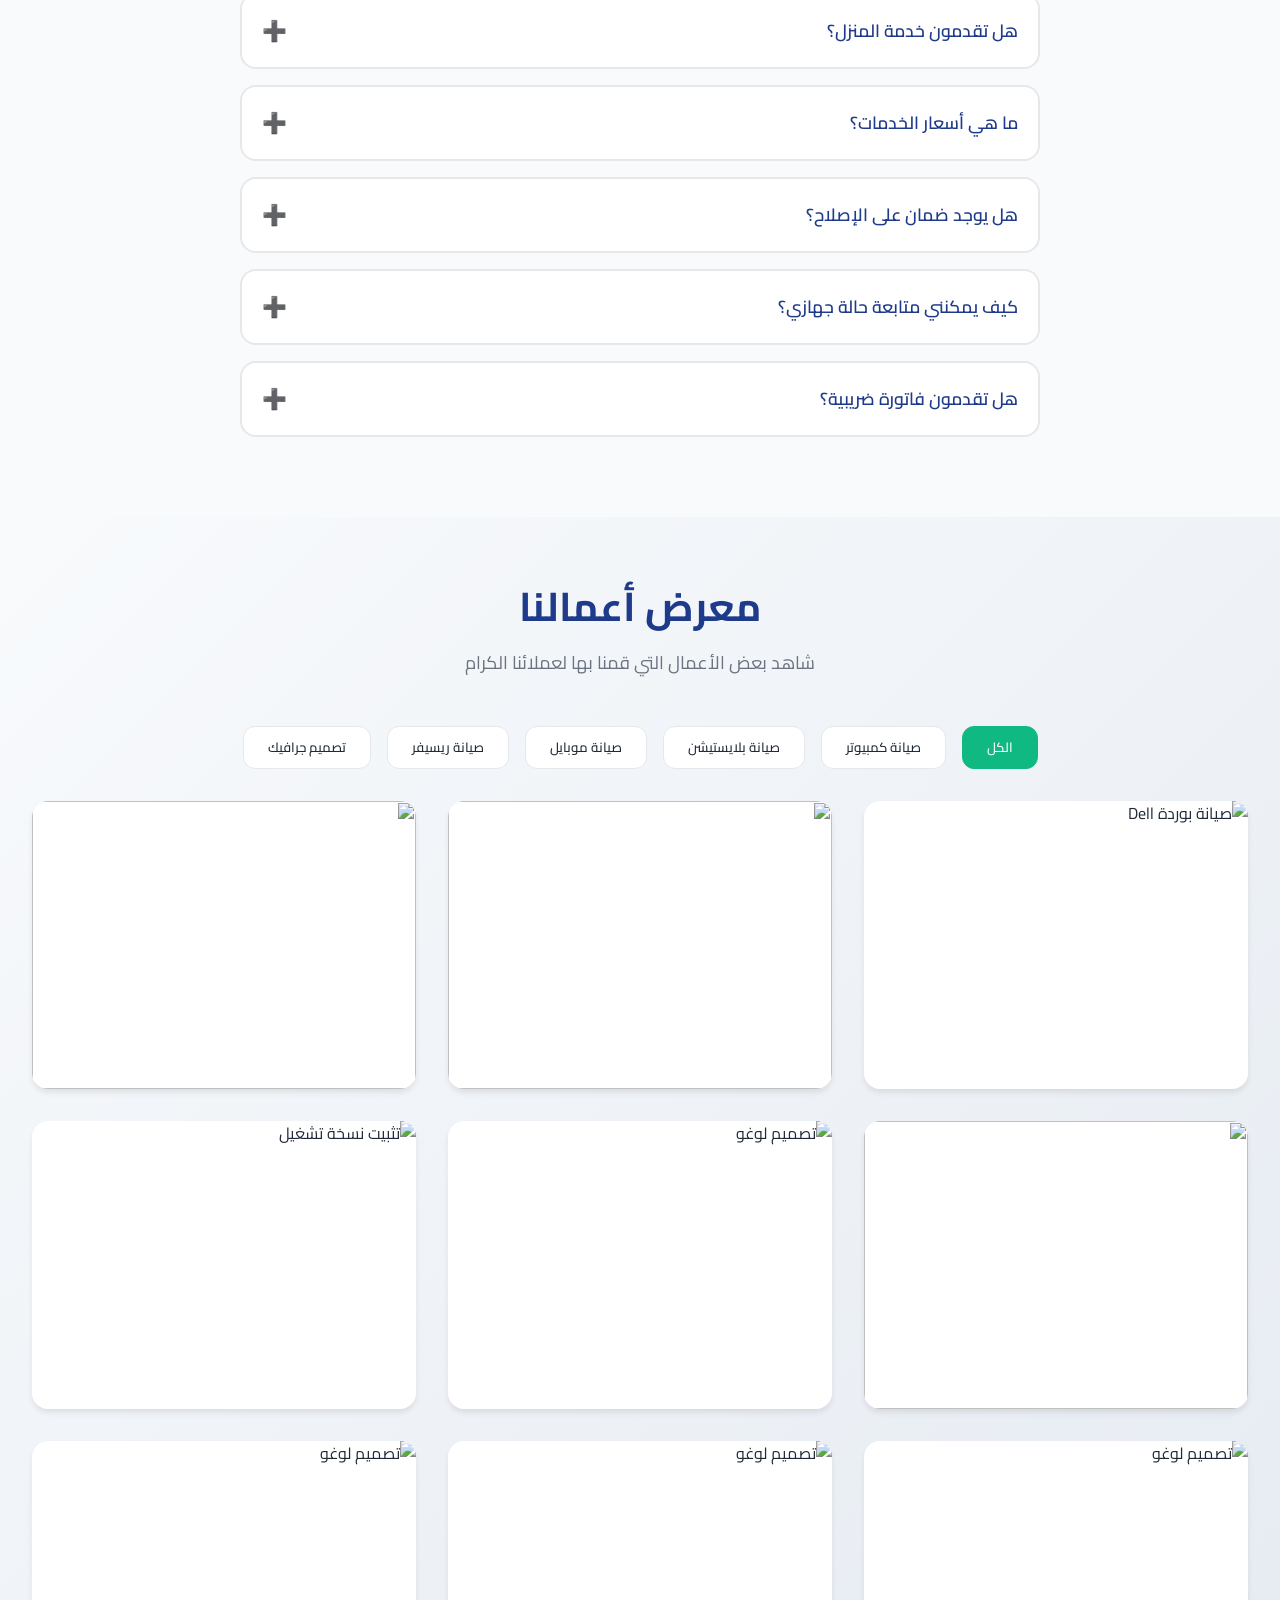
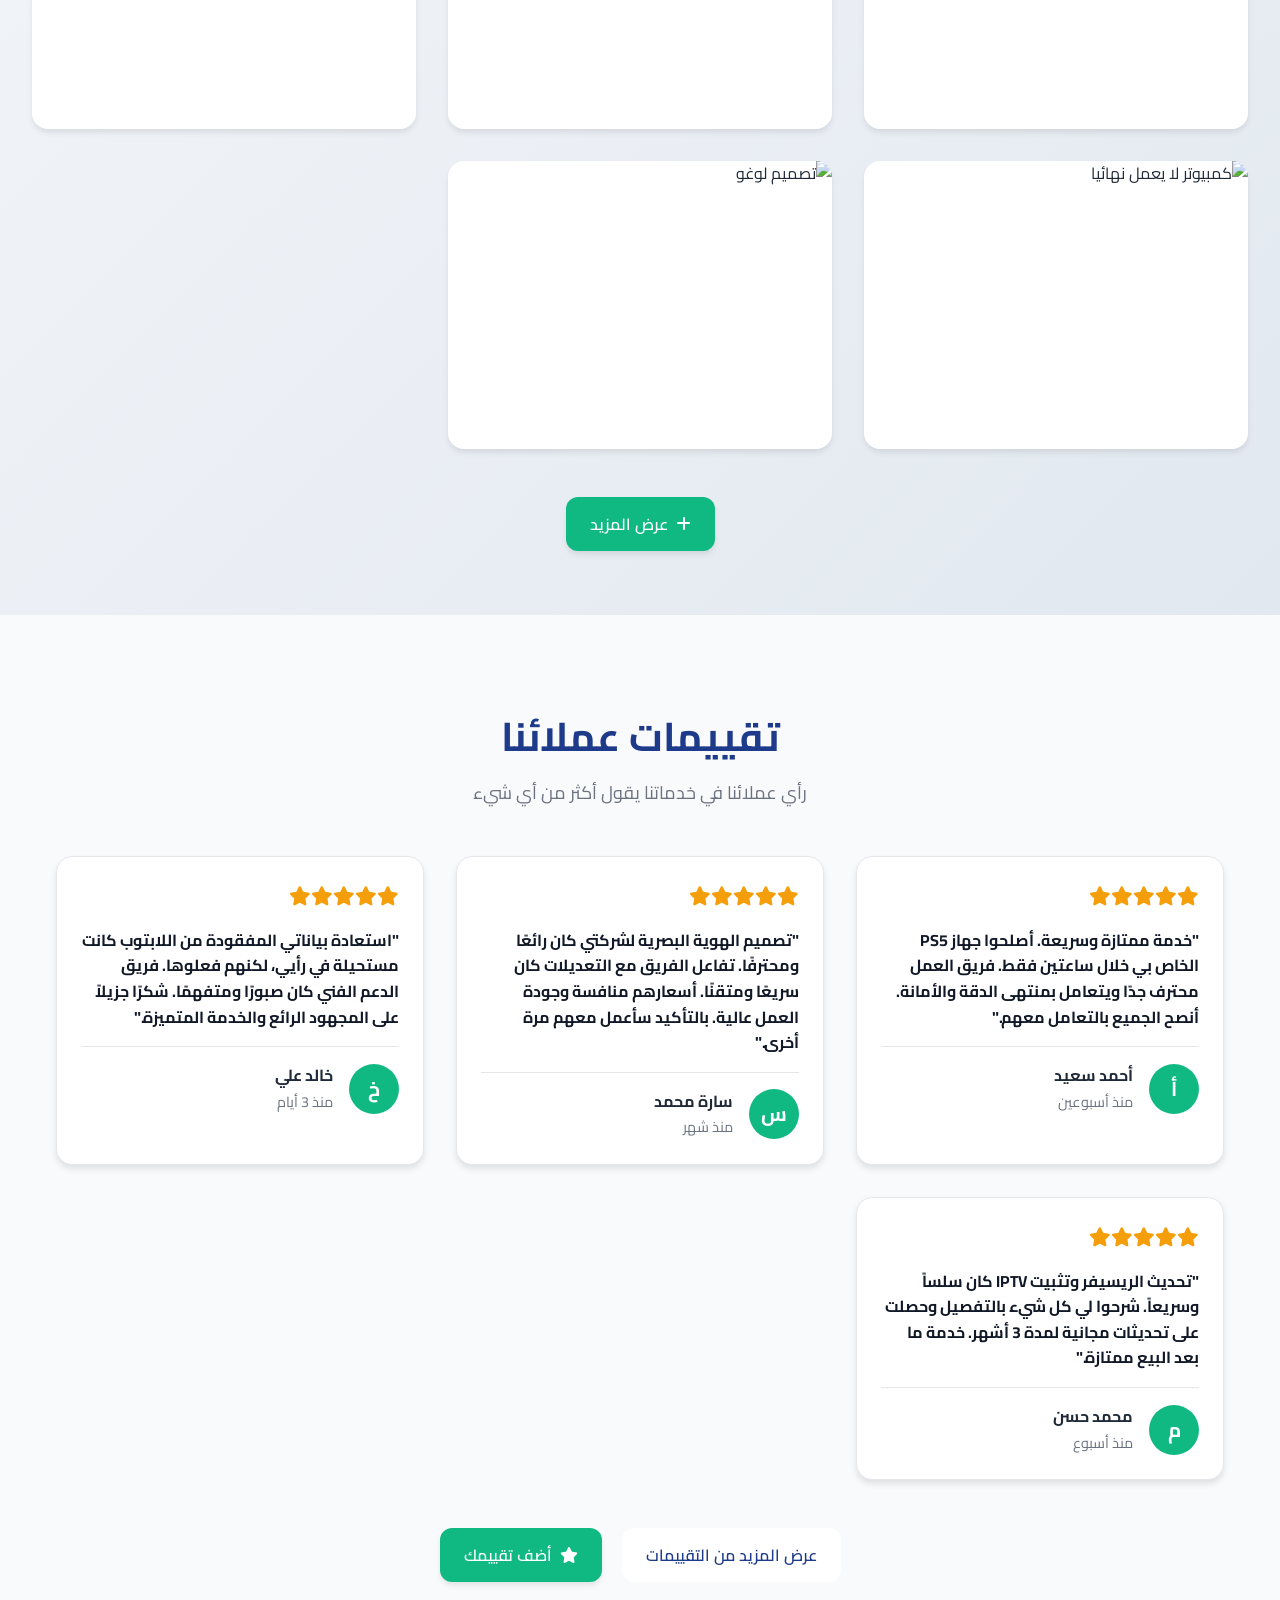
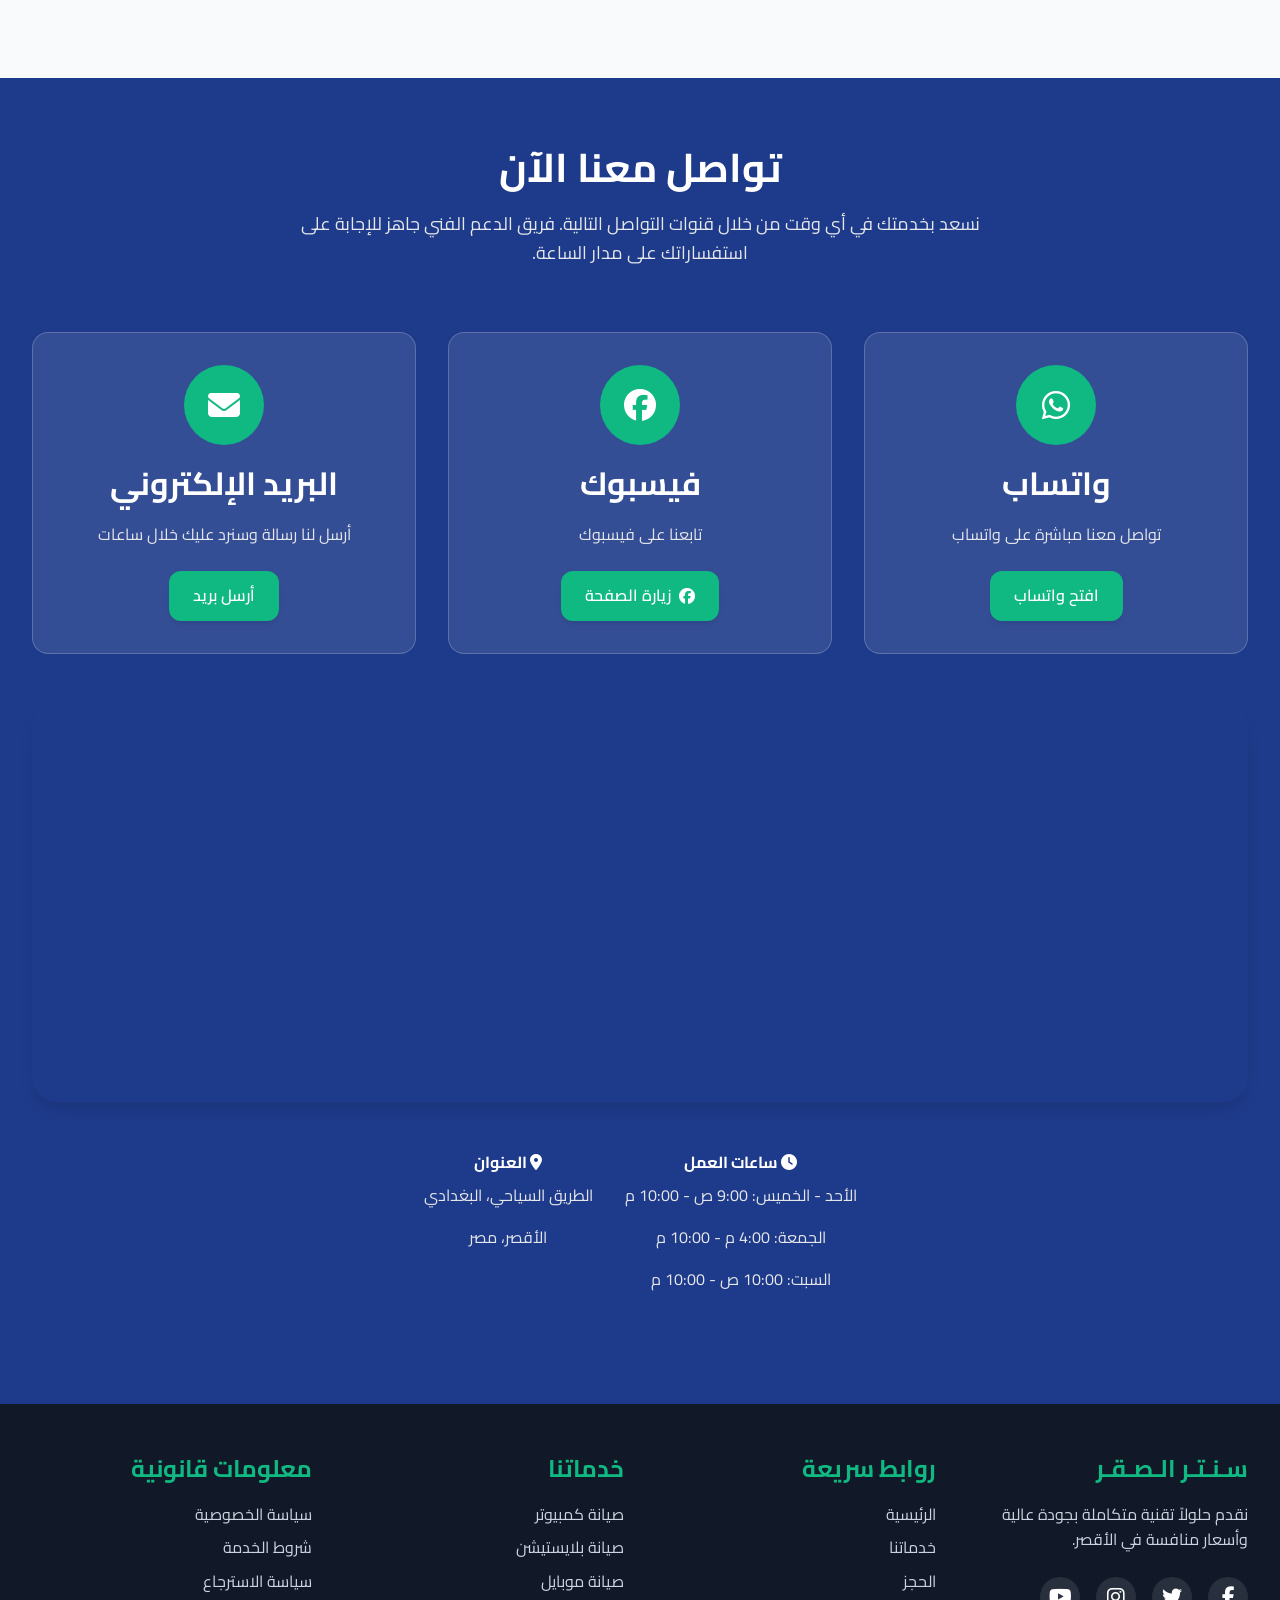
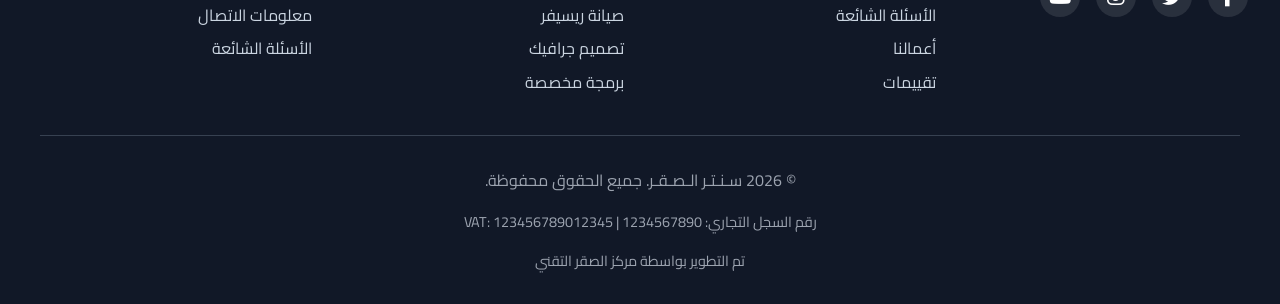
==== commit 8253e512: "Update index.html" ====
--- a/index.html
+++ b/index.html
@@ -10,11 +10,9 @@
     <meta name="robots" content="index, follow">
     <meta name="googlebot" content="index, follow">
     
-    <!-- تحسينات SEO والوصولية -->
     <link rel="preconnect" href="https://fonts.googleapis.com">
     <link rel="preconnect" href="https://fonts.gstatic.com" crossorigin>
     
-    <!-- Favicons محسّنة -->
     <link rel="apple-touch-icon" sizes="180x180" href="apple-touch-icon.png">
     <link rel="icon" type="image/png" sizes="32x32" href="favicon-32x32.png">
     <link rel="icon" type="image/png" sizes="16x16" href="favicon-16x16.png">
@@ -23,7 +21,6 @@
     <meta name="msapplication-TileColor" content="#10b981">
     <meta name="theme-color" content="#10b981">
     
-    <!-- Open Graph tags محسّنة -->
     <meta property="og:title" content="سـنـتـر الـصـقـر | صيانة سوفت وير وفيرموير احترافية">
     <meta property="og:description" content="خدمات صيانة سوفتوير وفيرموير احترافية للكمبيوتر، البلايستيشن، الموبايل، الريسيفر مع تصميم جرافيك وبرمجة مخصصة في الأقصر">
     <meta property="og:image" content="https://placehold.co/1200x630/10b981/ffffff/png?text=مركز+الصقر+التقني">
@@ -32,17 +29,14 @@
     <meta property="og:locale" content="ar_SA">
     <meta property="og:site_name" content="سـنـتـر الـصـقـر">
     
-    <!-- Twitter Card محسّن -->
     <meta name="twitter:card" content="summary_large_image">
     <meta name="twitter:title" content="سـنـتـر الـصـقـر | صيانة سوفت وير وفيرموير احترافية">
     <meta name="twitter:description" content="خدمات صيانة سوفتوير وفيرموير احترافية مع فريق محترف في الأقصر">
     <meta name="twitter:image" content="https://placehold.co/1200x630/10b981/ffffff/png?text=مركز+الصقر+التقني">
     <meta name="twitter:site" content="@مركز_الصقر">
     
-    <!-- Canonical URL -->
     <link rel="canonical" href="https://www.مركز-الصقر-التقني.com">
     
-    <!-- Structured Data for SEO -->
     <script type="application/ld+json">
     {
         "@context": "https://schema.org",
@@ -118,16 +112,1074 @@
     }
     </script>
     
-    <!-- ربط ملفات CSS -->
     <link rel="stylesheet" href="css/styles.css">
     <link rel="stylesheet" href="css/components.css">
     <link rel="stylesheet" href="css/responsive.css">
     
-    <!-- ربط أيقونات Font Awesome -->
     <link rel="stylesheet" href="https://cdnjs.cloudflare.com/ajax/libs/font-awesome/6.4.0/css/all.min.css">
     
-    <!-- ربط خطوط Google Fonts -->
     <link href="https://fonts.googleapis.com/css2?family=Cairo:wght@300;400;500;600;700&family=Tajawal:wght@400;500;700&display=swap" rel="stylesheet">
+    
+    <style>
+        :root {
+            --primary-color: #10b981;
+            --primary-dark: #059669;
+            --secondary-color: #1E3A8A;
+            --text-color: #1F2937;
+            --text-light: #6B7280;
+            --bg-color: #F9FAFB;
+            --border-color: #E5E7EB;
+            --success-color: #10B981;
+            --warning-color: #F59E0B;
+            --error-color: #EF4444;
+            --radius-sm: 0.5rem;
+            --radius-md: 0.75rem;
+            --radius-lg: 1rem;
+            --radius-xl: 1.5rem;
+        }
+        
+        * {
+            margin: 0;
+            padding: 0;
+            box-sizing: border-box;
+        }
+        
+        body {
+            font-family: 'Cairo', 'Tajawal', sans-serif;
+            color: var(--text-color);
+            background: var(--bg-color);
+            line-height: 1.6;
+        }
+        
+        .container {
+            max-width: 1280px;
+            margin: 0 auto;
+            padding: 0 2rem;
+        }
+        
+        /* Header */
+        .header {
+            background: white;
+            box-shadow: 0 1px 3px rgba(0,0,0,0.1);
+            position: fixed;
+            top: 0;
+            width: 100%;
+            z-index: 1000;
+            transition: all 0.3s ease;
+        }
+        
+        .header.scrolled {
+            box-shadow: 0 4px 6px rgba(0,0,0,0.1);
+            background: rgba(255,255,255,0.95);
+            backdrop-filter: blur(10px);
+        }
+        
+        .nav-container {
+            max-width: 1280px;
+            margin: 0 auto;
+            padding: 1rem 2rem;
+            display: flex;
+            justify-content: space-between;
+            align-items: center;
+        }
+        
+        .logo {
+            display: flex;
+            align-items: center;
+            gap: 0.75rem;
+            text-decoration: none;
+            font-size: 1.5rem;
+            font-weight: 700;
+            color: var(--secondary-color);
+        }
+        
+        .logo-img-container {
+            width: 50px;
+            height: 50px;
+            border-radius: 50%;
+            overflow: hidden;
+        }
+        
+        .circular-logo {
+            width: 100%;
+            height: 100%;
+            object-fit: cover;
+        }
+        
+        .nav-links {
+            display: flex;
+            gap: 2rem;
+            list-style: none;
+        }
+        
+        .nav-links a {
+            text-decoration: none;
+            color: var(--text-color);
+            font-weight: 500;
+            transition: color 0.3s ease;
+        }
+        
+        .nav-links a:hover,
+        .nav-links a.active {
+            color: var(--primary-color);
+        }
+        
+        .mobile-menu-btn {
+            display: none;
+            background: none;
+            border: none;
+            font-size: 1.5rem;
+            cursor: pointer;
+            color: var(--text-color);
+        }
+        
+        /* Hero Section */
+        .hero {
+            min-height: 100vh;
+            display: flex;
+            align-items: center;
+            justify-content: center;
+            text-align: center;
+            background: linear-gradient(135deg, #667eea 0%, #764ba2 100%);
+            color: white;
+            padding-top: 80px;
+        }
+        
+        .hero-content {
+            max-width: 800px;
+            padding: 2rem;
+        }
+        
+        .hero-logo-container {
+            margin-bottom: 2rem;
+        }
+        
+        .hero-logo {
+            width: 150px;
+            height: 150px;
+            margin: 0 auto;
+            border-radius: 50%;
+            overflow: hidden;
+            border: 4px solid white;
+            box-shadow: 0 20px 25px -5px rgba(0,0,0,0.1);
+        }
+        
+        .hero-title {
+            font-size: 3rem;
+            margin-bottom: 1rem;
+        }
+        
+        .hero-subtitle {
+            font-size: 1.25rem;
+            opacity: 0.9;
+            margin-bottom: 2rem;
+        }
+        
+        /* Buttons */
+        .btn {
+            display: inline-flex;
+            align-items: center;
+            justify-content: center;
+            gap: 0.5rem;
+            padding: 0.75rem 1.5rem;
+            border-radius: var(--radius-md);
+            font-weight: 600;
+            text-decoration: none;
+            cursor: pointer;
+            transition: all 0.3s ease;
+            border: none;
+            font-size: 1rem;
+        }
+        
+        .btn-primary {
+            background: var(--primary-color);
+            color: white;
+        }
+        
+        .btn-primary:hover {
+            background: var(--primary-dark);
+            transform: translateY(-2px);
+        }
+        
+        .btn-secondary {
+            background: white;
+            color: var(--secondary-color);
+        }
+        
+        .btn-secondary:hover {
+            background: var(--bg-color);
+            transform: translateY(-2px);
+        }
+        
+        .btn-lg {
+            padding: 1rem 2rem;
+            font-size: 1.125rem;
+        }
+        
+        .btn-block {
+            width: 100%;
+        }
+        
+        /* Sections */
+        .section-title {
+            font-size: 2.5rem;
+            text-align: center;
+            margin-bottom: 1rem;
+            color: var(--secondary-color);
+        }
+        
+        .section-subtitle {
+            text-align: center;
+            color: var(--text-light);
+            margin-bottom: 3rem;
+            font-size: 1.125rem;
+        }
+        
+        /* Services Grid */
+        .service-grid {
+            display: grid;
+            grid-template-columns: repeat(auto-fit, minmax(350px, 1fr));
+            gap: 2rem;
+            margin-top: 2rem;
+        }
+        
+        .service-card {
+            background: white;
+            border-radius: var(--radius-xl);
+            padding: 2rem;
+            box-shadow: 0 4px 6px rgba(0,0,0,0.1);
+            transition: transform 0.3s ease, box-shadow 0.3s ease;
+        }
+        
+        .service-card:hover {
+            transform: translateY(-5px);
+            box-shadow: 0 10px 15px -3px rgba(0,0,0,0.1);
+        }
+        
+        .service-icon {
+            width: 80px;
+            height: 80px;
+            border-radius: 50%;
+            display: flex;
+            align-items: center;
+            justify-content: center;
+            margin: 0 auto 1.5rem;
+        }
+        
+        .service-icon i {
+            font-size: 2.5rem;
+            color: white;
+        }
+        
+        .service-card h3 {
+            text-align: center;
+            margin-bottom: 1rem;
+            color: var(--secondary-color);
+        }
+        
+        .service-list {
+            list-style: none;
+            margin: 1rem 0;
+        }
+        
+        .service-list li {
+            padding: 0.5rem 0;
+            border-bottom: 1px solid var(--border-color);
+        }
+        
+        .service-price {
+            text-align: center;
+            margin: 1rem 0;
+            padding: 1rem;
+            background: var(--bg-color);
+            border-radius: var(--radius-md);
+        }
+        
+        .price-tag {
+            font-size: 1.5rem;
+            font-weight: bold;
+            color: var(--primary-color);
+        }
+        
+        .price-note {
+            font-size: 0.875rem;
+            color: var(--text-light);
+        }
+        
+        /* Form */
+        .form-container {
+            max-width: 800px;
+            margin: 0 auto;
+            background: white;
+            padding: 2rem;
+            border-radius: var(--radius-xl);
+            box-shadow: 0 4px 6px rgba(0,0,0,0.1);
+        }
+        
+        .form-grid {
+            display: grid;
+            grid-template-columns: repeat(auto-fit, minmax(250px, 1fr));
+            gap: 1.5rem;
+            margin-bottom: 1.5rem;
+        }
+        
+        .form-group {
+            margin-bottom: 1.5rem;
+        }
+        
+        .form-label {
+            display: block;
+            margin-bottom: 0.5rem;
+            font-weight: 500;
+            color: var(--text-color);
+        }
+        
+        .form-input,
+        .form-select,
+        .form-textarea {
+            width: 100%;
+            padding: 0.75rem;
+            border: 1px solid var(--border-color);
+            border-radius: var(--radius-md);
+            font-family: inherit;
+            font-size: 1rem;
+            transition: border-color 0.3s ease;
+        }
+        
+        .form-input:focus,
+        .form-select:focus,
+        .form-textarea:focus {
+            outline: none;
+            border-color: var(--primary-color);
+        }
+        
+        .form-textarea {
+            resize: vertical;
+            min-height: 100px;
+        }
+        
+        .form-checkbox {
+            display: flex;
+            align-items: center;
+            gap: 0.5rem;
+            margin: 1.5rem 0;
+        }
+        
+        /* Testimonials */
+        .testimonial-grid {
+            display: grid;
+            grid-template-columns: repeat(auto-fit, minmax(300px, 1fr));
+            gap: 2rem;
+            margin-top: 2rem;
+        }
+        
+        .testimonial-card {
+            background: white;
+            padding: 1.5rem;
+            border-radius: var(--radius-lg);
+            box-shadow: 0 4px 6px rgba(0,0,0,0.1);
+        }
+        
+        .testimonial-rating {
+            color: #F59E0B;
+            margin-bottom: 1rem;
+        }
+        
+        .testimonial-author {
+            display: flex;
+            align-items: center;
+            gap: 1rem;
+            margin-top: 1rem;
+            padding-top: 1rem;
+            border-top: 1px solid var(--border-color);
+        }
+        
+        .author-avatar {
+            width: 50px;
+            height: 50px;
+            border-radius: 50%;
+            background: var(--primary-color);
+            display: flex;
+            align-items: center;
+            justify-content: center;
+            color: white;
+            font-weight: bold;
+            font-size: 1.25rem;
+        }
+        
+        /* Contact Section */
+        .contact-section {
+            background: var(--secondary-color);
+            padding: 4rem 0;
+            color: white;
+        }
+        
+        .contact-methods {
+            display: grid;
+            grid-template-columns: repeat(auto-fit, minmax(250px, 1fr));
+            gap: 2rem;
+            margin-bottom: 3rem;
+        }
+        
+        .contact-method {
+            text-align: center;
+            padding: 2rem;
+            background: rgba(255,255,255,0.1);
+            border-radius: var(--radius-lg);
+            backdrop-filter: blur(10px);
+        }
+        
+        .method-icon {
+            width: 80px;
+            height: 80px;
+            margin: 0 auto 1rem;
+            background: var(--primary-color);
+            border-radius: 50%;
+            display: flex;
+            align-items: center;
+            justify-content: center;
+        }
+        
+        .method-icon i {
+            font-size: 2rem;
+            color: white;
+        }
+        
+        .map-container {
+            border-radius: var(--radius-xl);
+            overflow: hidden;
+            margin-top: 2rem;
+        }
+        
+        /* Footer */
+        .footer {
+            background: #111827;
+            color: white;
+            padding: 3rem 0 1rem;
+        }
+        
+        .footer-content {
+            max-width: 1280px;
+            margin: 0 auto;
+            padding: 0 2rem;
+            display: grid;
+            grid-template-columns: repeat(auto-fit, minmax(250px, 1fr));
+            gap: 2rem;
+        }
+        
+        .footer-column h3 {
+            margin-bottom: 1rem;
+            color: var(--primary-color);
+        }
+        
+        .footer-links {
+            list-style: none;
+        }
+        
+        .footer-links li {
+            margin-bottom: 0.5rem;
+        }
+        
+        .footer-links a {
+            color: #CBD5E1;
+            text-decoration: none;
+            transition: color 0.3s ease;
+        }
+        
+        .footer-links a:hover {
+            color: var(--primary-color);
+        }
+        
+        .social-links {
+            display: flex;
+            gap: 1rem;
+            margin-top: 1rem;
+        }
+        
+        .social-link {
+            width: 40px;
+            height: 40px;
+            background: rgba(255,255,255,0.1);
+            border-radius: 50%;
+            display: flex;
+            align-items: center;
+            justify-content: center;
+            color: white;
+            text-decoration: none;
+            transition: all 0.3s ease;
+        }
+        
+        .social-link:hover {
+            background: var(--primary-color);
+            transform: translateY(-3px);
+        }
+        
+        .footer-bottom {
+            text-align: center;
+            padding-top: 2rem;
+            margin-top: 2rem;
+            border-top: 1px solid #374151;
+            color: #9CA3AF;
+        }
+        
+        /* FAQ */
+        .faq-section {
+            padding: 4rem 0;
+            background: var(--bg-color);
+        }
+        
+        .faq-container {
+            max-width: 800px;
+            margin: 0 auto;
+        }
+        
+        .faq-item {
+            background: white;
+            border-radius: var(--radius-lg);
+            margin-bottom: 1rem;
+            overflow: hidden;
+        }
+        
+        .faq-question {
+            padding: 1.25rem;
+            cursor: pointer;
+            display: flex;
+            justify-content: space-between;
+            align-items: center;
+            font-weight: 600;
+            background: white;
+            transition: background 0.3s ease;
+        }
+        
+        .faq-question:hover {
+            background: var(--bg-color);
+        }
+        
+        .faq-answer {
+            padding: 0 1.25rem;
+            max-height: 0;
+            overflow: hidden;
+            transition: max-height 0.3s ease, padding 0.3s ease;
+        }
+        
+        .faq-answer.active {
+            padding: 1.25rem;
+            max-height: 500px;
+            border-top: 1px solid var(--border-color);
+        }
+        
+        .faq-icon {
+            font-size: 1.25rem;
+            transition: transform 0.3s ease;
+        }
+        
+        /* Portfolio */
+        .portfolio-section {
+            padding: 4rem 0;
+        }
+        
+        .portfolio-filters {
+            display: flex;
+            justify-content: center;
+            gap: 1rem;
+            flex-wrap: wrap;
+            margin-bottom: 2rem;
+        }
+        
+        .filter-btn {
+            padding: 0.5rem 1.5rem;
+            background: white;
+            border: 1px solid var(--border-color);
+            border-radius: var(--radius-md);
+            cursor: pointer;
+            transition: all 0.3s ease;
+        }
+        
+        .filter-btn.active,
+        .filter-btn:hover {
+            background: var(--primary-color);
+            color: white;
+            border-color: var(--primary-color);
+        }
+        
+        .portfolio-grid {
+            display: grid;
+            grid-template-columns: repeat(auto-fit, minmax(300px, 1fr));
+            gap: 2rem;
+        }
+        
+        .portfolio-item {
+            background: white;
+            border-radius: var(--radius-lg);
+            overflow: hidden;
+            cursor: pointer;
+            transition: transform 0.3s ease;
+        }
+        
+        .portfolio-item:hover {
+            transform: translateY(-5px);
+        }
+        
+        .portfolio-image {
+            position: relative;
+            overflow: hidden;
+            aspect-ratio: 4/3;
+        }
+        
+        .portfolio-image img {
+            width: 100%;
+            height: 100%;
+            object-fit: cover;
+            transition: transform 0.3s ease;
+        }
+        
+        .portfolio-item:hover .portfolio-image img {
+            transform: scale(1.1);
+        }
+        
+        .portfolio-overlay {
+            position: absolute;
+            top: 0;
+            left: 0;
+            right: 0;
+            bottom: 0;
+            background: rgba(0,0,0,0.7);
+            display: flex;
+            align-items: center;
+            justify-content: center;
+            opacity: 0;
+            transition: opacity 0.3s ease;
+        }
+        
+        .portfolio-item:hover .portfolio-overlay {
+            opacity: 1;
+        }
+        
+        .portfolio-info {
+            text-align: center;
+            color: white;
+            padding: 1rem;
+        }
+        
+        .portfolio-info h3 {
+            margin-bottom: 0.5rem;
+        }
+        
+        /* Lightbox */
+        .lightbox {
+            display: none;
+            position: fixed;
+            top: 0;
+            left: 0;
+            right: 0;
+            bottom: 0;
+            background: rgba(0,0,0,0.95);
+            z-index: 10000;
+            align-items: center;
+            justify-content: center;
+        }
+        
+        .lightbox.show {
+            display: flex;
+        }
+        
+        .lightbox-content {
+            position: relative;
+            max-width: 90%;
+            max-height: 90%;
+        }
+        
+        .lightbox-image-container img {
+            max-width: 100%;
+            max-height: 80vh;
+            object-fit: contain;
+        }
+        
+        .lightbox-close {
+            position: absolute;
+            top: -40px;
+            right: 0;
+            background: none;
+            border: none;
+            color: white;
+            font-size: 2rem;
+            cursor: pointer;
+        }
+        
+        .lightbox-controls {
+            position: absolute;
+            top: 50%;
+            left: 0;
+            right: 0;
+            transform: translateY(-50%);
+            display: flex;
+            justify-content: space-between;
+            padding: 0 1rem;
+        }
+        
+        .lightbox-prev,
+        .lightbox-next {
+            background: rgba(255,255,255,0.2);
+            border: none;
+            color: white;
+            font-size: 2rem;
+            padding: 1rem;
+            cursor: pointer;
+            border-radius: 50%;
+            transition: background 0.3s ease;
+        }
+        
+        .lightbox-prev:hover,
+        .lightbox-next:hover {
+            background: rgba(255,255,255,0.4);
+        }
+        
+        /* Chatbot */
+        .chatbot-container {
+            position: fixed;
+            bottom: 20px;
+            left: 20px;
+            z-index: 1000;
+        }
+        
+        .chatbot-toggle {
+            width: 60px;
+            height: 60px;
+            border-radius: 50%;
+            background: var(--primary-color);
+            border: none;
+            color: white;
+            font-size: 1.5rem;
+            cursor: pointer;
+            box-shadow: 0 4px 6px rgba(0,0,0,0.1);
+            transition: transform 0.3s ease;
+        }
+        
+        .chatbot-toggle:hover {
+            transform: scale(1.1);
+        }
+        
+        .chatbot-window {
+            display: none;
+            position: absolute;
+            bottom: 80px;
+            left: 0;
+            width: 350px;
+            height: 500px;
+            background: white;
+            border-radius: var(--radius-lg);
+            box-shadow: 0 10px 25px rgba(0,0,0,0.1);
+            overflow: hidden;
+        }
+        
+        .chatbot-header {
+            background: var(--primary-color);
+            color: white;
+            padding: 1rem;
+            display: flex;
+            justify-content: space-between;
+            align-items: center;
+        }
+        
+        .chatbot-messages {
+            height: 380px;
+            overflow-y: auto;
+            padding: 1rem;
+        }
+        
+        .message {
+            margin-bottom: 1rem;
+            padding: 0.5rem 1rem;
+            border-radius: var(--radius-md);
+        }
+        
+        .message.user {
+            background: var(--bg-color);
+            text-align: right;
+        }
+        
+        .message.bot {
+            background: var(--primary-color);
+            color: white;
+        }
+        
+        .chatbot-input {
+            display: flex;
+            padding: 1rem;
+            border-top: 1px solid var(--border-color);
+        }
+        
+        .chatbot-input input {
+            flex: 1;
+            padding: 0.5rem;
+            border: 1px solid var(--border-color);
+            border-radius: var(--radius-md);
+            margin-left: 0.5rem;
+        }
+        
+        /* Scroll to Top */
+        .scroll-top {
+            position: fixed;
+            bottom: 20px;
+            right: 20px;
+            width: 50px;
+            height: 50px;
+            border-radius: 50%;
+            background: var(--primary-color);
+            color: white;
+            border: none;
+            cursor: pointer;
+            display: none;
+            z-index: 1000;
+        }
+        
+        .scroll-top.visible {
+            display: block;
+        }
+        
+        /* Progress Bar */
+        .progress-bar {
+            position: fixed;
+            top: 0;
+            left: 0;
+            width: 0%;
+            height: 3px;
+            background: var(--primary-color);
+            z-index: 1001;
+            transition: width 0.3s ease;
+        }
+        
+        /* Loading Spinner */
+        .loading-spinner {
+            display: none;
+            position: fixed;
+            top: 50%;
+            left: 50%;
+            transform: translate(-50%, -50%);
+            width: 50px;
+            height: 50px;
+            border: 3px solid var(--border-color);
+            border-top-color: var(--primary-color);
+            border-radius: 50%;
+            animation: spin 1s linear infinite;
+            z-index: 10000;
+        }
+        
+        @keyframes spin {
+            to { transform: translate(-50%, -50%) rotate(360deg); }
+        }
+        
+        /* Rating Widget */
+        .rating-widget {
+            display: none;
+            position: fixed;
+            bottom: 100px;
+            right: 20px;
+            background: white;
+            padding: 1rem;
+            border-radius: var(--radius-lg);
+            box-shadow: 0 4px 6px rgba(0,0,0,0.1);
+            z-index: 1000;
+        }
+        
+        .rating-stars {
+            display: flex;
+            gap: 0.5rem;
+            margin: 0.5rem 0;
+        }
+        
+        .rating-star {
+            font-size: 1.5rem;
+            cursor: pointer;
+            color: #E5E7EB;
+            transition: color 0.3s ease;
+        }
+        
+        .rating-star.active,
+        .rating-star:hover {
+            color: #F59E0B;
+        }
+        
+        /* Cookie Consent */
+        .cookie-consent {
+            position: fixed;
+            bottom: 0;
+            left: 0;
+            right: 0;
+            background: white;
+            padding: 1rem;
+            box-shadow: 0 -4px 6px rgba(0,0,0,0.1);
+            transform: translateY(100%);
+            transition: transform 0.3s ease;
+            z-index: 1000;
+        }
+        
+        .cookie-consent.show {
+            transform: translateY(0);
+        }
+        
+        .cookie-content {
+            max-width: 1280px;
+            margin: 0 auto;
+            display: flex;
+            justify-content: space-between;
+            align-items: center;
+            gap: 1rem;
+            flex-wrap: wrap;
+        }
+        
+        /* Connection Status */
+        .connection-status {
+            position: fixed;
+            top: 80px;
+            right: 20px;
+            padding: 0.5rem 1rem;
+            border-radius: var(--radius-md);
+            display: none;
+            align-items: center;
+            gap: 0.5rem;
+            z-index: 1000;
+        }
+        
+        .connection-status.online {
+            background: var(--success-color);
+            color: white;
+        }
+        
+        .connection-status.offline {
+            background: var(--error-color);
+            color: white;
+        }
+        
+        /* Form Status */
+        .form-status {
+            position: fixed;
+            top: 80px;
+            right: 20px;
+            padding: 1rem;
+            border-radius: var(--radius-md);
+            display: none;
+            align-items: center;
+            gap: 0.5rem;
+            z-index: 1000;
+            max-width: 400px;
+        }
+        
+        .form-status.success {
+            background: var(--success-color);
+            color: white;
+        }
+        
+        .form-status.error {
+            background: var(--error-color);
+            color: white;
+        }
+        
+        .form-status.warning {
+            background: var(--warning-color);
+            color: white;
+        }
+        
+        /* Live Badge */
+        .live-badge {
+            position: fixed;
+            top: 80px;
+            left: 20px;
+            background: var(--error-color);
+            color: white;
+            padding: 0.25rem 0.75rem;
+            border-radius: var(--radius-sm);
+            font-size: 0.75rem;
+            animation: pulse 2s infinite;
+        }
+        
+        @keyframes pulse {
+            0%, 100% { opacity: 1; }
+            50% { opacity: 0.5; }
+        }
+        
+        /* Responsive */
+        @media (max-width: 768px) {
+            .mobile-menu-btn {
+                display: block;
+            }
+            
+            .nav-links {
+                display: none;
+                position: absolute;
+                top: 100%;
+                left: 0;
+                right: 0;
+                background: white;
+                flex-direction: column;
+                padding: 1rem;
+                gap: 1rem;
+                box-shadow: 0 4px 6px rgba(0,0,0,0.1);
+            }
+            
+            .nav-links.active {
+                display: flex;
+            }
+            
+            .hero-title {
+                font-size: 2rem;
+            }
+            
+            .section-title {
+                font-size: 1.75rem;
+            }
+            
+            .service-grid {
+                grid-template-columns: 1fr;
+            }
+            
+            .form-grid {
+                grid-template-columns: 1fr;
+            }
+            
+            .chatbot-window {
+                width: calc(100vw - 40px);
+                right: 20px;
+                left: auto;
+            }
+        }
+        
+        /* Animations */
+        .fade-in {
+            animation: fadeIn 0.5s ease forwards;
+        }
+        
+        @keyframes fadeIn {
+            from {
+                opacity: 0;
+                transform: translateY(20px);
+            }
+            to {
+                opacity: 1;
+                transform: translateY(0);
+            }
+        }
+        
+        .logo-spark, .hero-spark {
+            position: absolute;
+            width: 4px;
+            height: 4px;
+            background: #F59E0B;
+            border-radius: 50%;
+            pointer-events: none;
+            z-index: 10;
+        }
+        
+        .hero-spark {
+            width: 6px;
+            height: 6px;
+            background: #FFD700;
+        }
+        
+        .logo-img-container, .hero-logo {
+            position: relative;
+        }
+    </style>
 </head>
 <body>
     <!-- Header -->
@@ -202,7 +1254,6 @@
             <p class="section-subtitle">نقدم مجموعة واسعة من الخدمات التقنية بجودة عالية وأسعار منافسة</p>
             
             <div class="service-grid">
-                <!-- Computer Service -->
                 <div class="service-card" id="computer">
                     <div class="service-icon" style="background: linear-gradient(135deg, #1E3A8A, #3B82F6);" aria-hidden="true">
                         <i class="fas fa-desktop"></i>
@@ -225,7 +1276,6 @@
                     </button>
                 </div>
 
-                <!-- PlayStation Service -->
                 <div class="service-card" id="ps">
                     <div class="service-icon" style="background: linear-gradient(135deg, #EF4444, #F59E0B);" aria-hidden="true">
                         <i class="fas fa-gamepad"></i>
@@ -248,7 +1298,6 @@
                     </button>
                 </div>
 
-                <!-- Mobile Service -->
                 <div class="service-card" id="mobile">
                     <div class="service-icon" style="background: linear-gradient(135deg, #06B6D4, #3B82F6);" aria-hidden="true">
                         <i class="fas fa-mobile-alt"></i>
@@ -271,7 +1320,6 @@
                     </button>
                 </div>
 
-                <!-- Receiver Service -->
                 <div class="service-card" id="receiver">
                     <div class="service-icon" style="background: linear-gradient(135deg, #8B5CF6, #EC4899);" aria-hidden="true">
                         <i class="fas fa-satellite-dish"></i>
@@ -294,7 +1342,6 @@
                     </button>
                 </div>
 
-                <!-- Graphic Design -->
                 <div class="service-card" id="graphic">
                     <div class="service-icon" style="background: linear-gradient(135deg, #10B981, #34D399);" aria-hidden="true">
                         <i class="fas fa-paint-brush"></i>
@@ -317,7 +1364,6 @@
                     </button>
                 </div>
 
-                <!-- Programming -->
                 <div class="service-card" id="coding">
                     <div class="service-icon" style="background: linear-gradient(135deg, #F59E0B, #EF4444);" aria-hidden="true">
                         <i class="fas fa-code"></i>
@@ -418,55 +1464,28 @@
                         </select>
                     </div>
                     
+                    <!-- حقل الملاحظات الجديد -->
+                    <div class="form-group">
+                        <label for="notes" class="form-label">ملاحظات إضافية</label>
+                        <textarea id="notes" class="form-textarea" rows="3" 
+                                  placeholder="يمكنك إضافة أي ملاحظات تريد إيصالها للإدارة أو فريق العمل..."></textarea>
+                        <small style="display: block; margin-top: 0.5rem; color: var(--text-light);">
+                            <i class="fas fa-info-circle"></i> مثال: يفضل الاتصال بي بعد المغرب، أو ملاحظة للفني بخصوص الجهاز
+                        </small>
+                    </div>
+                    
                     <button type="submit" class="btn btn-primary btn-block btn-lg" style="margin-top: 2rem;">
                         إرسال طلب الحجز
                     </button>
-                    
-                    <!-- أزرار الإدارة -->
-                   <!-- <div style="text-align: center; margin-top: 3rem; padding-top: 2rem; border-top: 1px solid var(--border-color);">
-                        <div style="display: flex; justify-content: center; gap: 1rem; flex-wrap: wrap; margin-bottom: 2rem;">
-                            <button class="btn btn-secondary" onclick="app.viewAllOrders()" aria-label="عرض جميع الحجوزات">
-                                <i class="fas fa-list"></i> عرض الحجوزات
-                            </button>
-                            
-                            <button class="btn btn-secondary" onclick="app.exportToExcel()" aria-label="تصدير الحجوزات إلى Excel">
-                                <i class="fas fa-file-excel"></i> تصدير إلى Excel
-                            </button>
-                            
-                            <button class="btn btn-secondary" onclick="app.clearAllOrders()" aria-label="مسح جميع الحجوزات">
-                                <i class="fas fa-trash"></i> مسح المحفوظات
-                            </button>
-                        </div>-->
-                        
-                        <!-- إحصائيات سريعة -->
-                       <!-- <div id="ordersStats" style="background: var(--light-bg); padding: 1.5rem; border-radius: var(--radius-lg); max-width: 500px; margin: 0 auto;">
-                            <div style="display: flex; justify-content: space-around; text-align: center;">
-                                <div>
-                                    <div style="font-size: 2rem; font-weight: bold; color: var(--primary-color);" id="totalOrders">0</div>
-                                    <div style="color: var(--text-light); font-size: 0.9rem;">إجمالي الحجوزات</div>
-                                </div>
-                                <div>
-                                    <div style="font-size: 2rem; font-weight: bold; color: var(--secondary-color);" id="pendingOrders">0</div>
-                                    <div style="color: var(--text-light); font-size: 0.9rem;">قيد المراجعة</div>
-                                </div>
-                                <div>
-                                    <div style="font-size: 2rem; font-weight: bold; color: var(--success-color);" id="completedOrders">0</div>
-                                    <div style="color: var(--text-light); font-size: 0.9rem;">مكتملة</div>
-                                </div>
-                            </div>
-                        </div> -->
-                    </div>
-               </form>
-            <!-- Order Follow up -->
-            <div style="margin-top:20px; text-align:center;">
-    <h3>متابعة الطلب</h3>
-
-    <input type="text" id="trackOrderInput" placeholder="ادخل رقم الطلب">
-
-    <button onclick="trackOrder()">متابعة الطلب</button>
-
-    <p id="orderStatusResult"></p>
-</div>
+                </form>
+                
+                <!-- Order Follow up -->
+                <div style="margin-top: 20px; text-align: center;">
+                    <h3>متابعة الطلب</h3>
+                    <input type="text" id="trackOrderInput" placeholder="ادخل رقم الطلب" style="padding: 0.5rem; margin-left: 0.5rem;">
+                    <button onclick="trackOrder()" style="padding: 0.5rem 1rem; background: var(--primary-color); color: white; border: none; border-radius: var(--radius-md); cursor: pointer;">متابعة الطلب</button>
+                    <p id="orderStatusResult"></p>
+                </div>
             </div>
             
             <!-- Order History -->
@@ -549,13 +1568,12 @@
         </div>
     </section>
 
-    <!-- أعمالنا - Portfolio Section -->
+    <!-- Portfolio Section -->
     <section id="portfolio" class="portfolio-section" aria-labelledby="portfolio-title">
         <div class="container">
             <h2 id="portfolio-title" class="section-title">معرض أعمالنا</h2>
             <p class="section-subtitle">شاهد بعض الأعمال التي قمنا بها لعملائنا الكرام</p>
             
-            <!-- فلاتر التصنيف -->
             <div class="portfolio-filters">
                 <button class="filter-btn active" onclick="app.filterPortfolio('all')" aria-label="عرض الكل">
                     الكل
@@ -577,12 +1595,8 @@
                 </button>
             </div>
             
-            <!-- معرض الصور -->
-            <div class="portfolio-grid" id="portfolioGrid">
-                <!-- سيتم إضافة العناصر عبر JavaScript -->
-            </div>
-            
-            <!-- عرض المزيد -->
+            <div class="portfolio-grid" id="portfolioGrid"></div>
+            
             <div style="text-align: center; margin-top: 3rem;">
                 <button class="btn btn-primary" onclick="app.loadMorePortfolio()" aria-label="عرض المزيد من الأعمال">
                     <i class="fas fa-plus"></i> عرض المزيد
@@ -675,7 +1689,6 @@
             </p>
             
             <div class="contact-methods">
-                <!-- واتساب -->
                 <div class="contact-method">
                     <div class="method-icon">
                         <i class="fab fa-whatsapp"></i>
@@ -687,7 +1700,6 @@
                     </a>
                 </div>
                 
-                <!-- فيسبوك -->
                 <div class="contact-method">
                     <div class="method-icon">
                         <i class="fab fa-facebook"></i>
@@ -699,7 +1711,6 @@
                     </a>
                 </div>
                 
-                <!-- البريد الإلكتروني -->
                 <div class="contact-method">
                     <div class="method-icon">
                         <i class="fas fa-envelope"></i>
@@ -712,7 +1723,6 @@
                 </div>
             </div>
             
-            <!-- خريطة جوجل -->
             <div class="map-container">
                 <iframe 
                     src="https://www.google.com/maps/embed?pb=!1m18!1m12!1m3!1d3597.156834350778!2d32.63738277537339!3d25.687215677398487!2m3!1f0!2f0!3f0!3m2!1i1024!2i768!4f13.1!3m3!1m2!1s0x144915f1e81571d5%3A0x5b2b5e5d5b5e5d5b!2sLuxor%2C%20Luxor%20Governorate!5e0!3m2!1sen!2seg!4v1681234567890!5m2!1sen!2seg" 
@@ -726,7 +1736,6 @@
                 </iframe>
             </div>
             
-            <!-- معلومات الاتصال الإضافية -->
             <div style="text-align: center; margin-top: 3rem; color: #E5E7EB;">
                 <div style="display: flex; justify-content: center; flex-wrap: wrap; gap: 2rem; margin-bottom: 2rem;">
                     <div>
@@ -808,20 +1817,15 @@
         </div>
     </footer>
 
-    <!-- ===== العناصر الثانوية في نهاية body ===== -->
-    
-    <!-- Loading Spinner -->
+    <!-- Elements -->
     <div class="loading-spinner" id="loadingSpinner" aria-hidden="true" role="status" aria-live="polite">
         <span class="sr-only">جاري التحميل...</span>
     </div>
     
-    <!-- Progress Bar -->
     <div class="progress-bar" id="progressBar" role="progressbar" aria-valuemin="0" aria-valuemax="100"></div>
     
-    <!-- Live Badge -->
     <div class="live-badge" role="status" aria-live="polite">متصل الآن</div>
     
-    <!-- Rating Widget -->
     <div class="rating-widget" id="ratingWidget">
         <div style="font-weight: 600; margin-bottom: 0.5rem;">كيف كانت تجربتك؟</div>
         <div class="rating-stars">
@@ -834,7 +1838,6 @@
         <button class="btn btn-sm" onclick="app.closeRating()" style="width: 100%; margin-top: 0.5rem;" aria-label="إغلاق تقييم الخدمة">إغلاق</button>
     </div>
     
-    <!-- Lightbox -->
     <div id="lightbox" class="lightbox" aria-hidden="true" role="dialog" aria-labelledby="lightboxTitle" aria-describedby="lightboxDescription">
         <div class="lightbox-content">
             <button class="lightbox-close" onclick="app.closeLightbox()" aria-label="إغلاق المعرض">
@@ -858,7 +1861,6 @@
         </div>
     </div>
     
-    <!-- Chatbot -->
     <div class="chatbot-container" id="chatbotContainer">
         <button class="chatbot-toggle" id="chatbotToggle" aria-label="فتح الدردشة الآلية">
             <i class="fas fa-comment"></i>
@@ -884,7 +1886,6 @@
         </div>
     </div>
     
-    <!-- Cookie Consent -->
     <div class="cookie-consent" id="cookieConsent">
         <div class="cookie-content">
             <p>نحن نستخدم ملفات تعريف الارتباط لتحسين تجربتك على موقعنا. باستخدامك للموقع، فإنك توافق على استخدامنا لملفات تعريف الارتباط وفقًا لـ <a href="#" onclick="app.showPrivacyPolicy()" style="color: var(--primary-color); text-decoration: underline;">سياسة الخصوصية</a>.</p>
@@ -892,18 +1893,15 @@
         </div>
     </div>
     
-    <!-- Scroll to Top Button -->
     <button class="scroll-top" id="scrollTop" onclick="app.scrollToTop()" aria-label="العودة إلى الأعلى">
         <i class="fas fa-arrow-up"></i>
     </button>
     
-    <!-- Connection Status -->
     <div class="connection-status online" id="connectionStatus" style="display: none;" role="status" aria-live="polite">
         <i class="fas fa-wifi"></i>
         <span>متصل بالإنترنت</span>
     </div>
 
-    <!-- Form Status Messages -->
     <div class="form-status success" id="successStatus" style="display: none;" role="alert" aria-live="polite">
         <i class="fas fa-check-circle"></i>
         <div>
@@ -928,8 +1926,6 @@
         </div>
     </div>
 
-    <!-- ===== ملفات JavaScript ===== -->
-    <script src="js/utils.js" defer></script>
     <script src="js/app.js" defer></script>
 </body>
 </html>
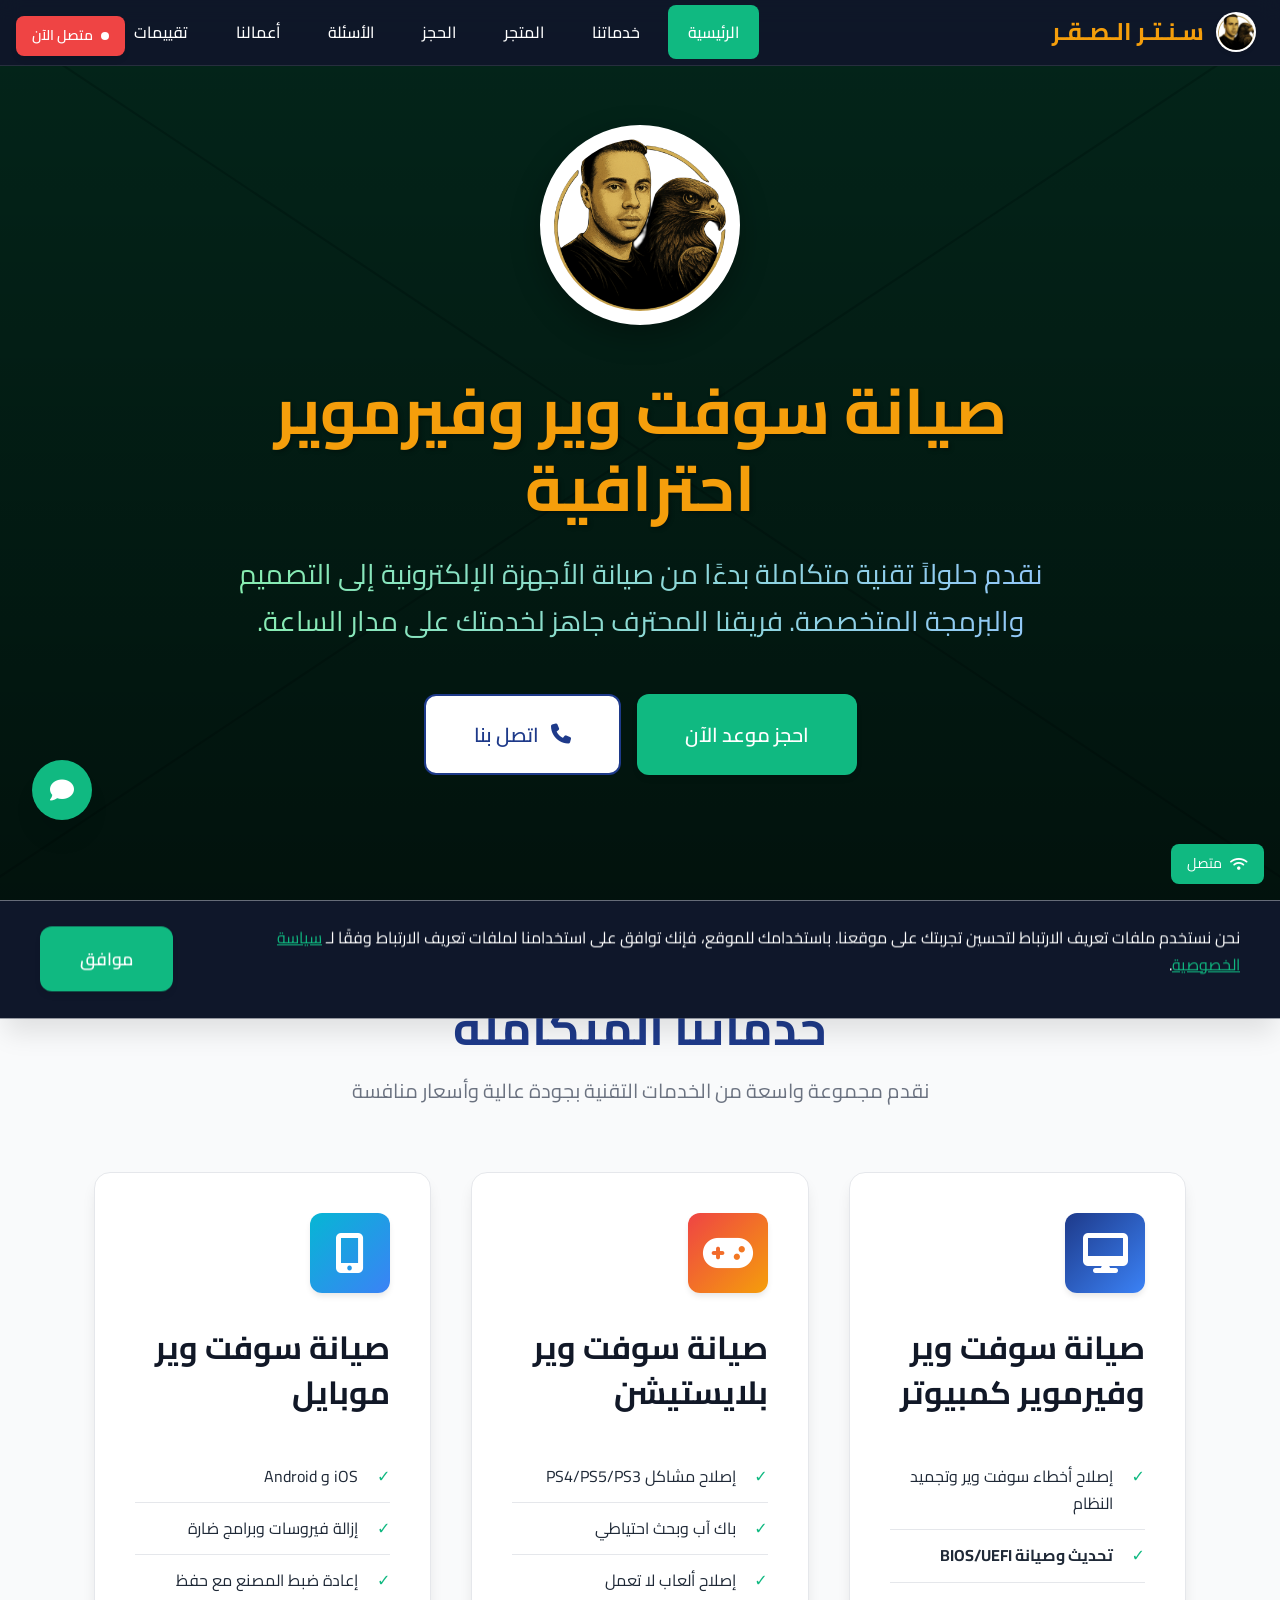
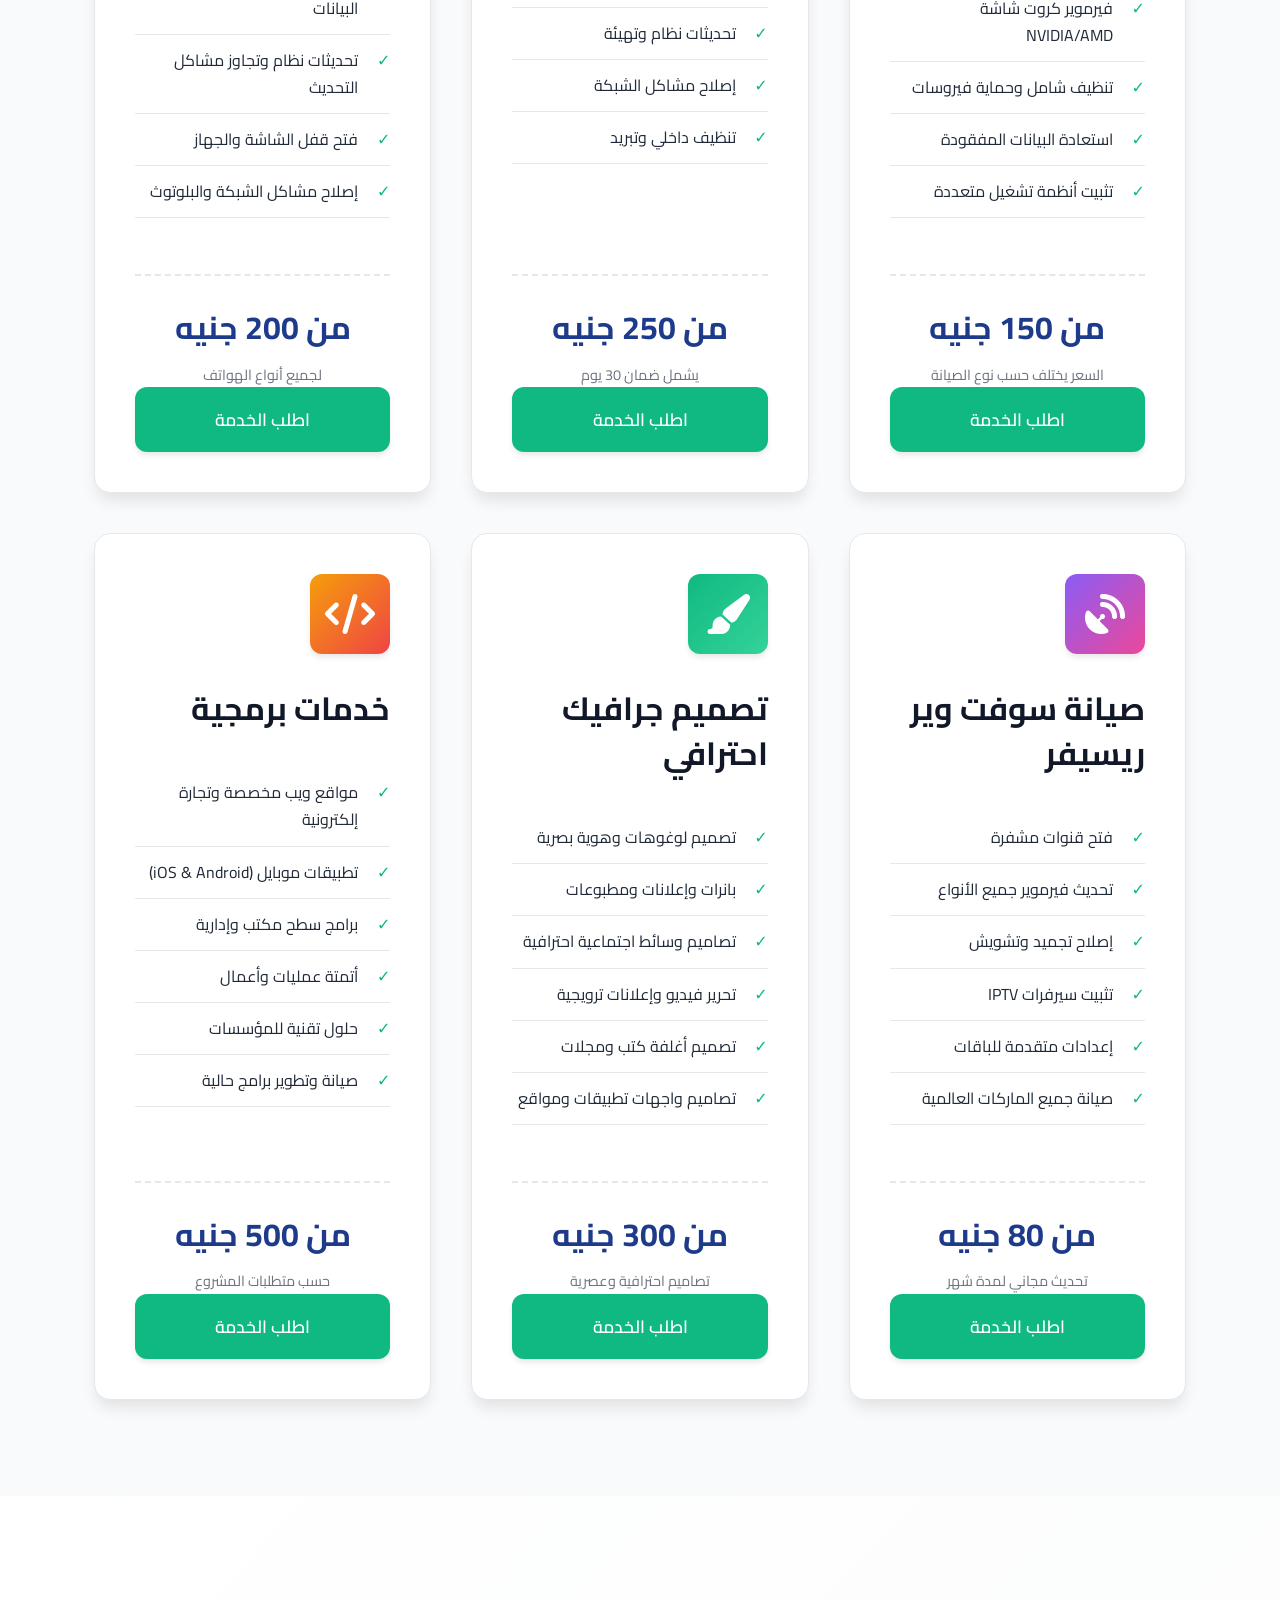
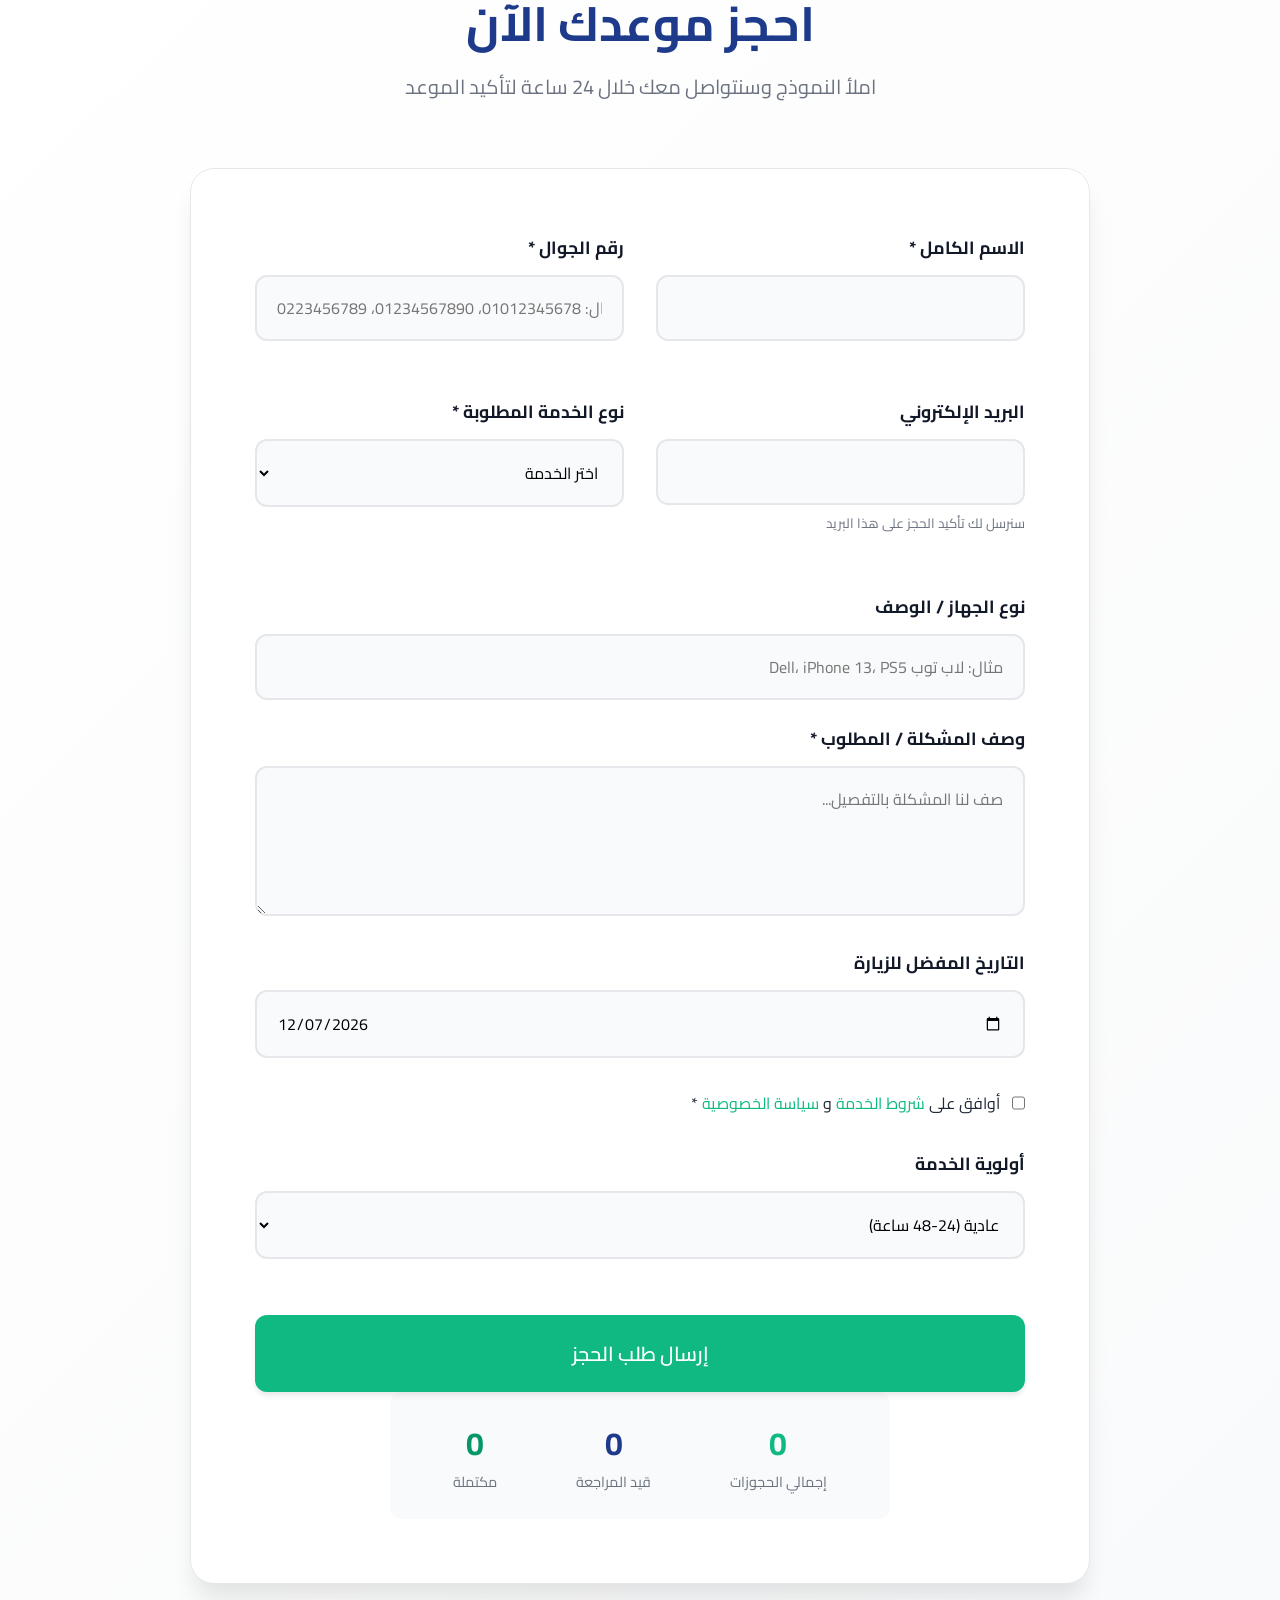
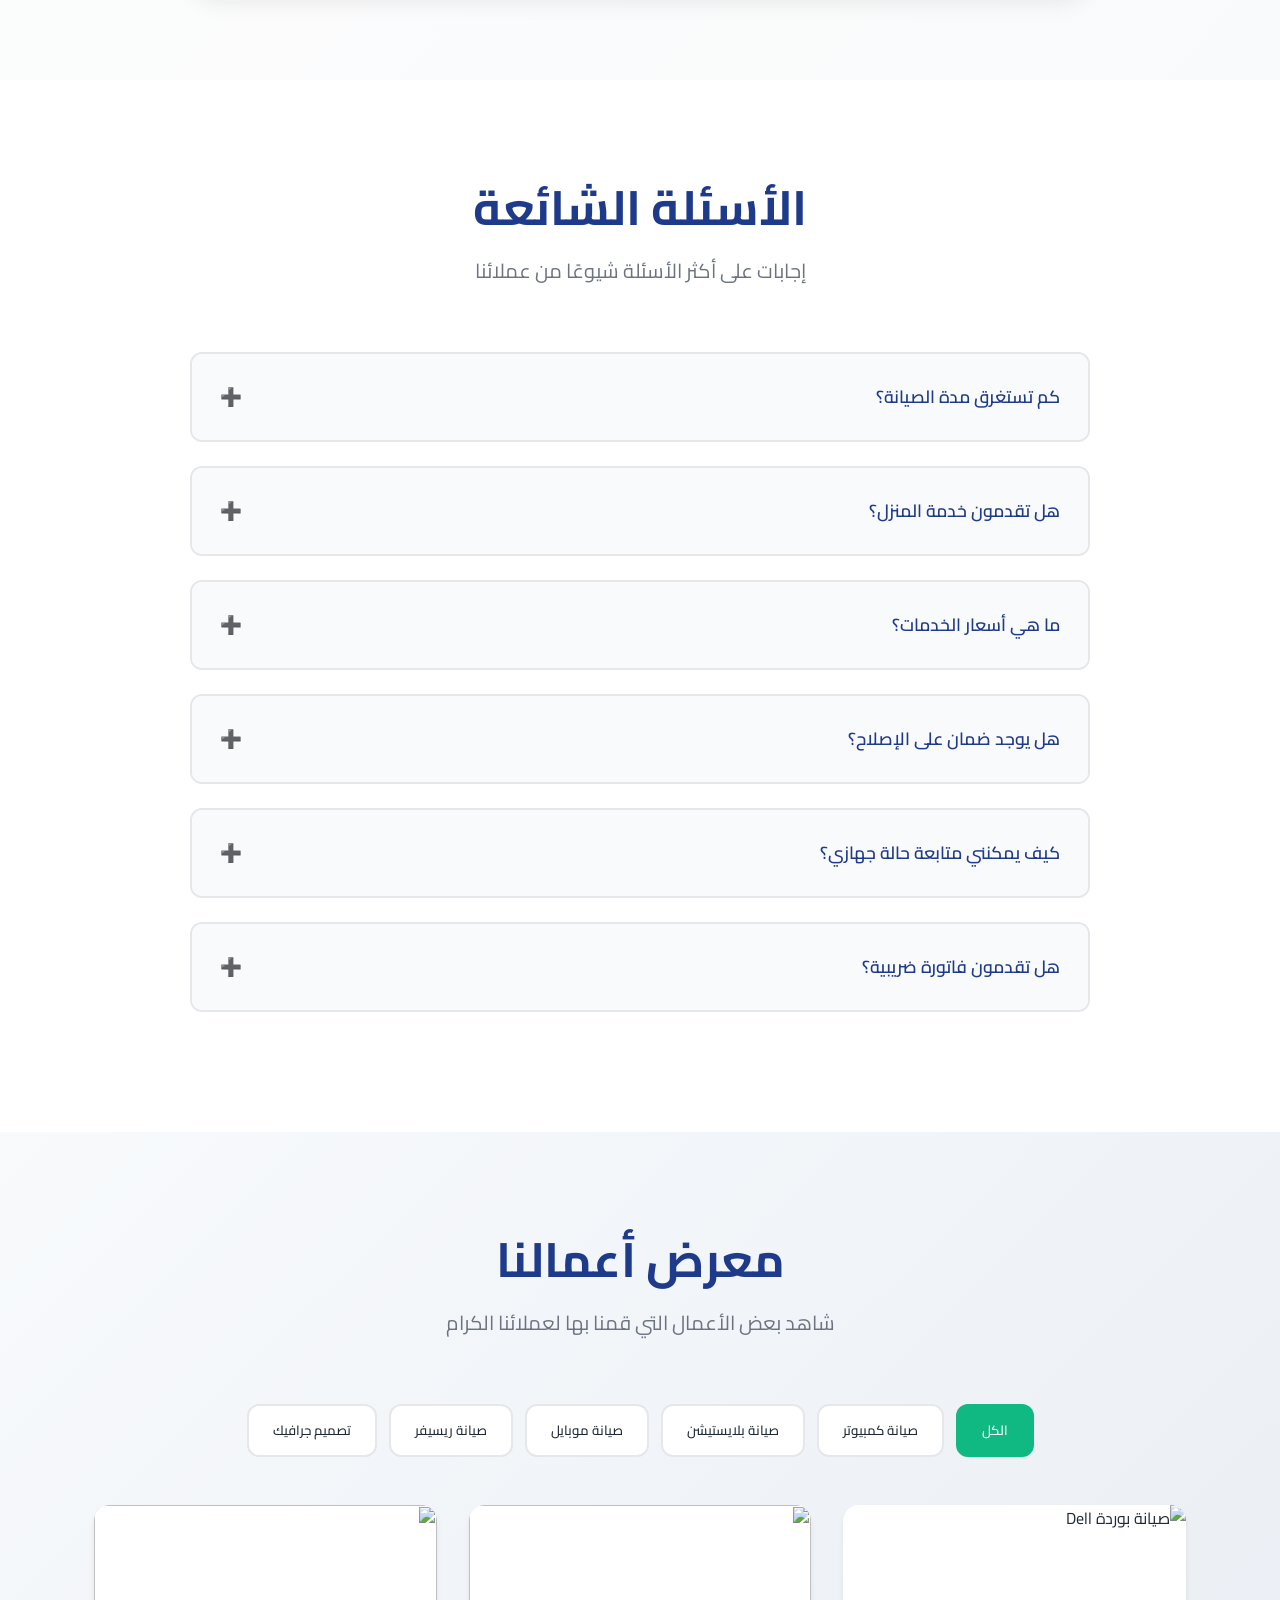
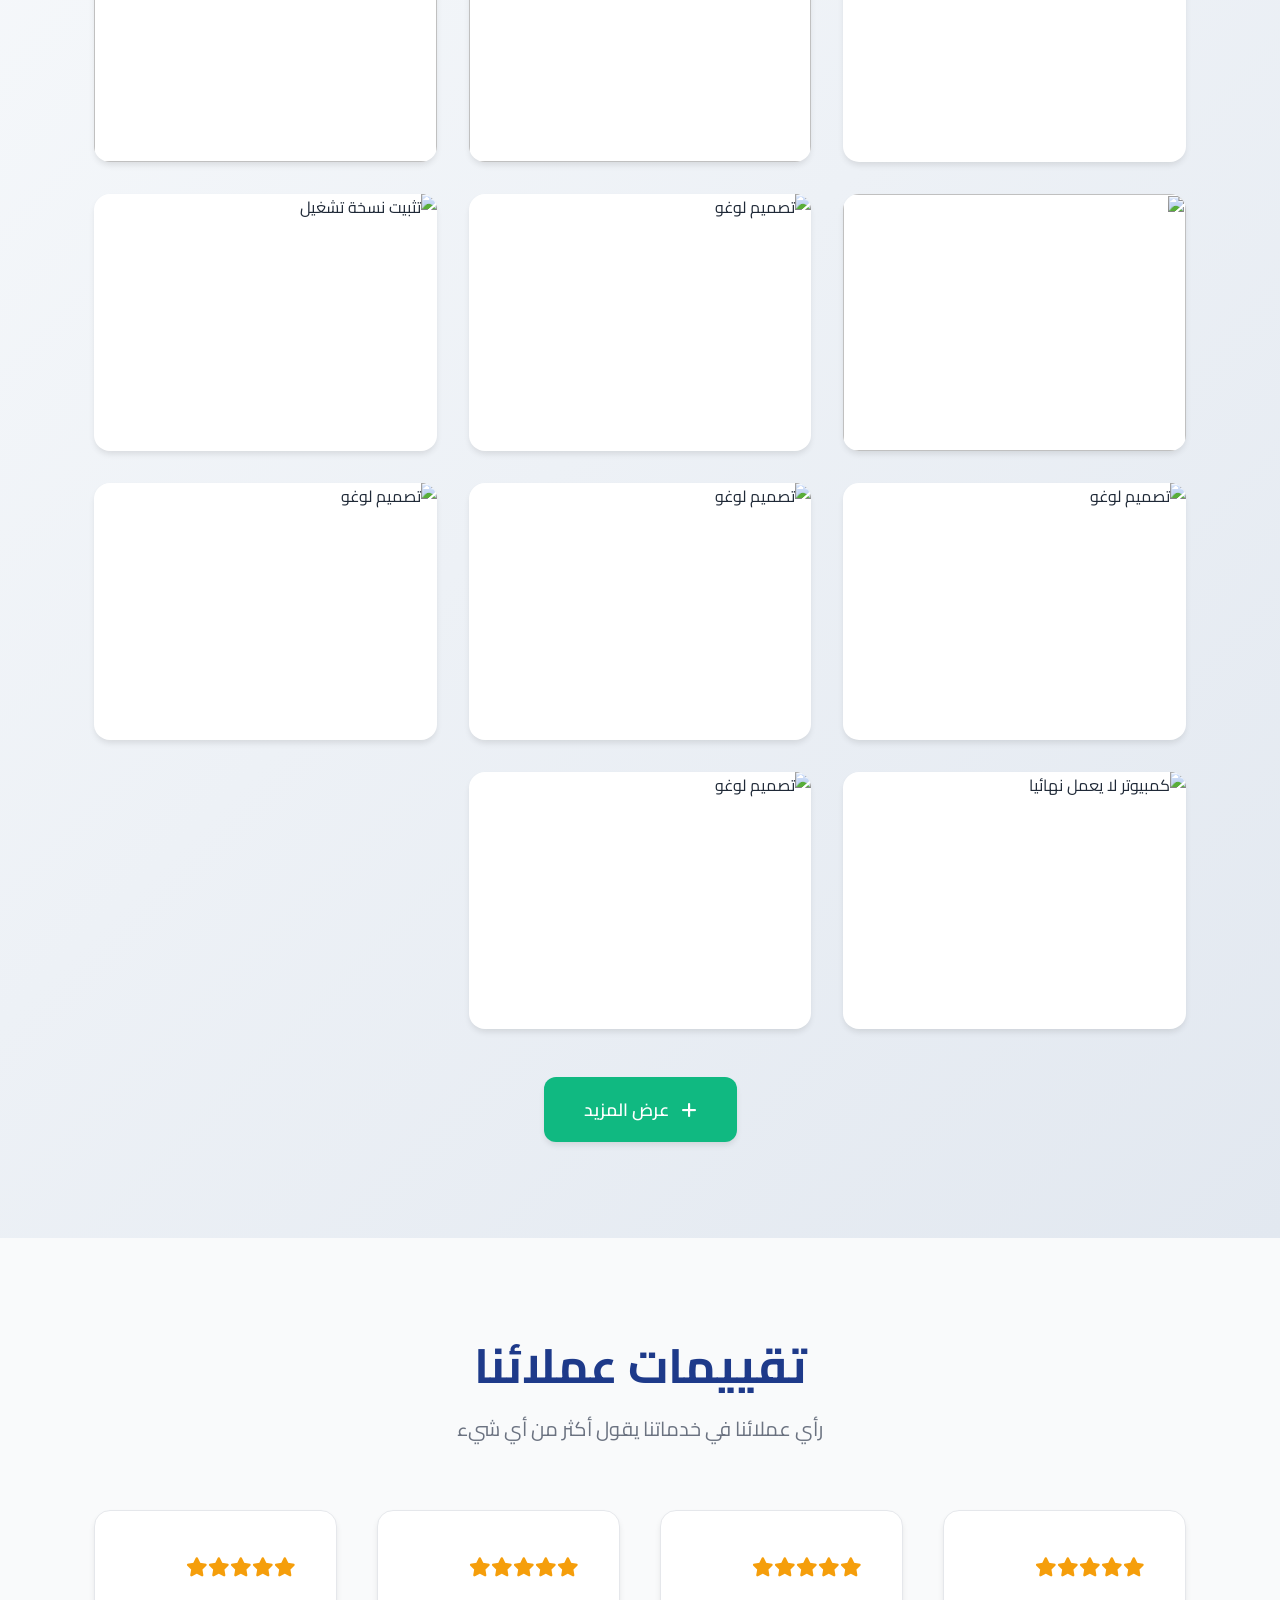
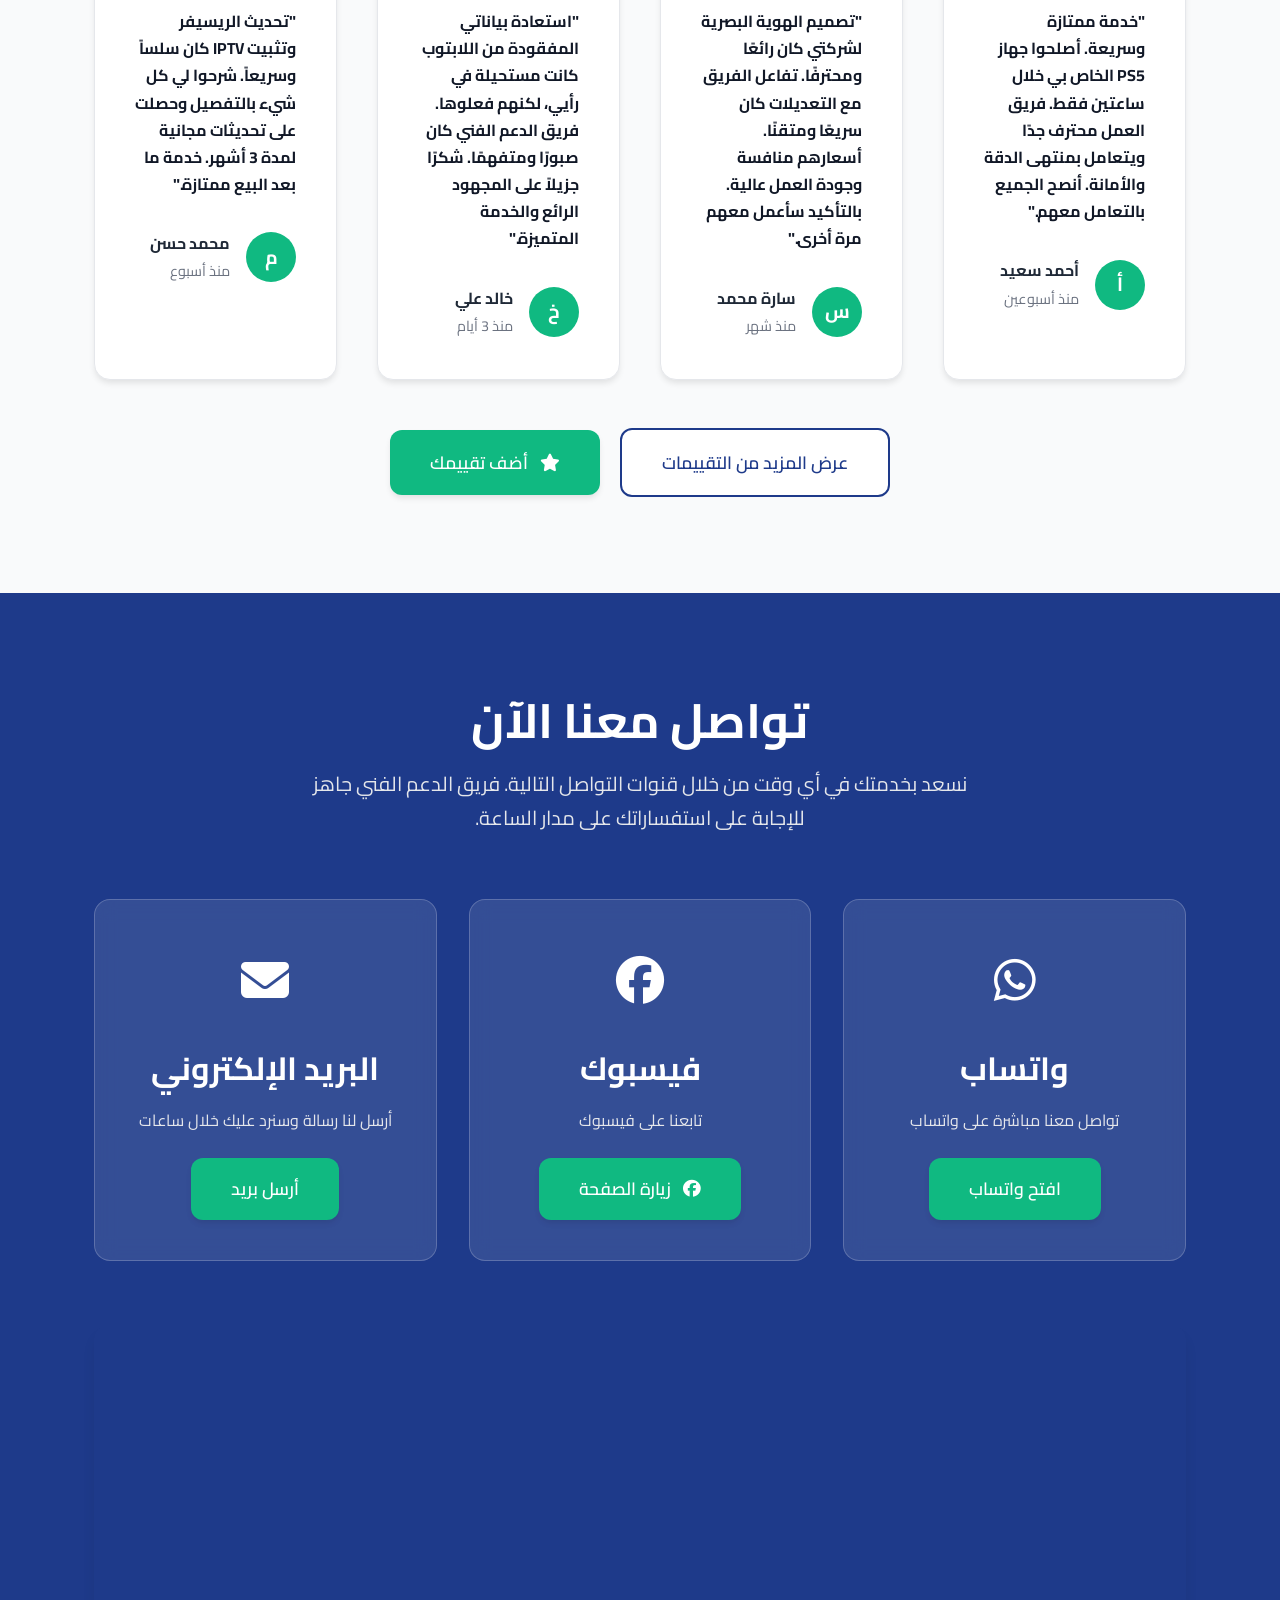
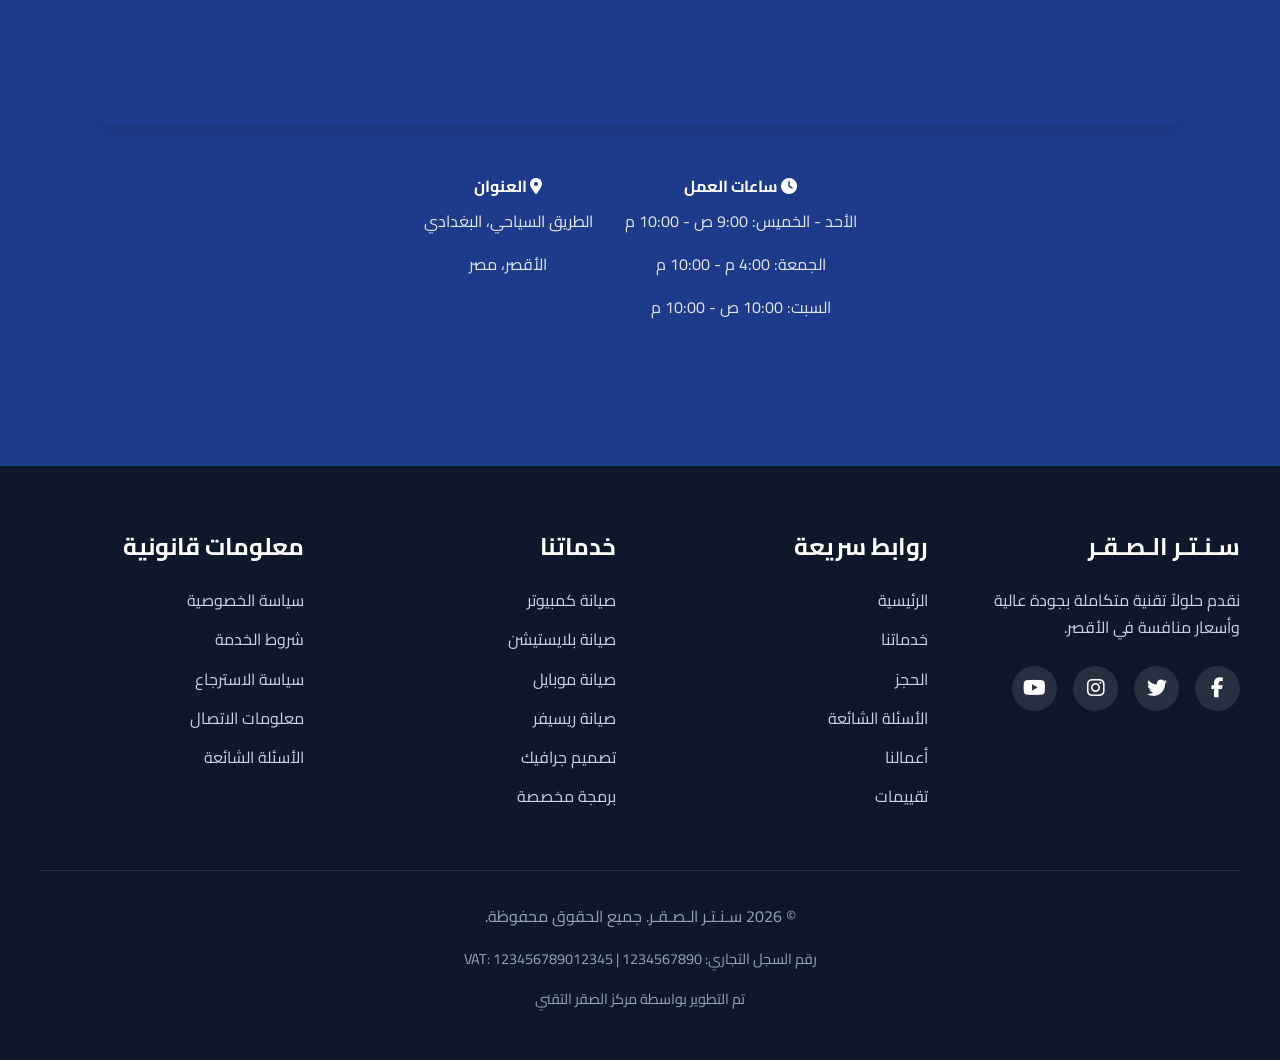
==== commit 28bf60c3: "Update index.html Old Shape Dark Look" ====
--- a/index.html
+++ b/index.html
@@ -10,9 +10,11 @@
     <meta name="robots" content="index, follow">
     <meta name="googlebot" content="index, follow">
     
+    <!-- تحسينات SEO والوصولية -->
     <link rel="preconnect" href="https://fonts.googleapis.com">
     <link rel="preconnect" href="https://fonts.gstatic.com" crossorigin>
     
+    <!-- Favicons محسّنة -->
     <link rel="apple-touch-icon" sizes="180x180" href="apple-touch-icon.png">
     <link rel="icon" type="image/png" sizes="32x32" href="favicon-32x32.png">
     <link rel="icon" type="image/png" sizes="16x16" href="favicon-16x16.png">
@@ -21,6 +23,7 @@
     <meta name="msapplication-TileColor" content="#10b981">
     <meta name="theme-color" content="#10b981">
     
+    <!-- Open Graph tags محسّنة -->
     <meta property="og:title" content="سـنـتـر الـصـقـر | صيانة سوفت وير وفيرموير احترافية">
     <meta property="og:description" content="خدمات صيانة سوفتوير وفيرموير احترافية للكمبيوتر، البلايستيشن، الموبايل، الريسيفر مع تصميم جرافيك وبرمجة مخصصة في الأقصر">
     <meta property="og:image" content="https://placehold.co/1200x630/10b981/ffffff/png?text=مركز+الصقر+التقني">
@@ -29,14 +32,17 @@
     <meta property="og:locale" content="ar_SA">
     <meta property="og:site_name" content="سـنـتـر الـصـقـر">
     
+    <!-- Twitter Card محسّن -->
     <meta name="twitter:card" content="summary_large_image">
     <meta name="twitter:title" content="سـنـتـر الـصـقـر | صيانة سوفت وير وفيرموير احترافية">
     <meta name="twitter:description" content="خدمات صيانة سوفتوير وفيرموير احترافية مع فريق محترف في الأقصر">
     <meta name="twitter:image" content="https://placehold.co/1200x630/10b981/ffffff/png?text=مركز+الصقر+التقني">
     <meta name="twitter:site" content="@مركز_الصقر">
     
+    <!-- Canonical URL -->
     <link rel="canonical" href="https://www.مركز-الصقر-التقني.com">
     
+    <!-- Structured Data for SEO -->
     <script type="application/ld+json">
     {
         "@context": "https://schema.org",
@@ -112,1074 +118,16 @@
     }
     </script>
     
+    <!-- ربط ملفات CSS -->
     <link rel="stylesheet" href="css/styles.css">
     <link rel="stylesheet" href="css/components.css">
     <link rel="stylesheet" href="css/responsive.css">
     
+    <!-- ربط أيقونات Font Awesome -->
     <link rel="stylesheet" href="https://cdnjs.cloudflare.com/ajax/libs/font-awesome/6.4.0/css/all.min.css">
     
+    <!-- ربط خطوط Google Fonts -->
     <link href="https://fonts.googleapis.com/css2?family=Cairo:wght@300;400;500;600;700&family=Tajawal:wght@400;500;700&display=swap" rel="stylesheet">
-    
-    <style>
-        :root {
-            --primary-color: #10b981;
-            --primary-dark: #059669;
-            --secondary-color: #1E3A8A;
-            --text-color: #1F2937;
-            --text-light: #6B7280;
-            --bg-color: #F9FAFB;
-            --border-color: #E5E7EB;
-            --success-color: #10B981;
-            --warning-color: #F59E0B;
-            --error-color: #EF4444;
-            --radius-sm: 0.5rem;
-            --radius-md: 0.75rem;
-            --radius-lg: 1rem;
-            --radius-xl: 1.5rem;
-        }
-        
-        * {
-            margin: 0;
-            padding: 0;
-            box-sizing: border-box;
-        }
-        
-        body {
-            font-family: 'Cairo', 'Tajawal', sans-serif;
-            color: var(--text-color);
-            background: var(--bg-color);
-            line-height: 1.6;
-        }
-        
-        .container {
-            max-width: 1280px;
-            margin: 0 auto;
-            padding: 0 2rem;
-        }
-        
-        /* Header */
-        .header {
-            background: white;
-            box-shadow: 0 1px 3px rgba(0,0,0,0.1);
-            position: fixed;
-            top: 0;
-            width: 100%;
-            z-index: 1000;
-            transition: all 0.3s ease;
-        }
-        
-        .header.scrolled {
-            box-shadow: 0 4px 6px rgba(0,0,0,0.1);
-            background: rgba(255,255,255,0.95);
-            backdrop-filter: blur(10px);
-        }
-        
-        .nav-container {
-            max-width: 1280px;
-            margin: 0 auto;
-            padding: 1rem 2rem;
-            display: flex;
-            justify-content: space-between;
-            align-items: center;
-        }
-        
-        .logo {
-            display: flex;
-            align-items: center;
-            gap: 0.75rem;
-            text-decoration: none;
-            font-size: 1.5rem;
-            font-weight: 700;
-            color: var(--secondary-color);
-        }
-        
-        .logo-img-container {
-            width: 50px;
-            height: 50px;
-            border-radius: 50%;
-            overflow: hidden;
-        }
-        
-        .circular-logo {
-            width: 100%;
-            height: 100%;
-            object-fit: cover;
-        }
-        
-        .nav-links {
-            display: flex;
-            gap: 2rem;
-            list-style: none;
-        }
-        
-        .nav-links a {
-            text-decoration: none;
-            color: var(--text-color);
-            font-weight: 500;
-            transition: color 0.3s ease;
-        }
-        
-        .nav-links a:hover,
-        .nav-links a.active {
-            color: var(--primary-color);
-        }
-        
-        .mobile-menu-btn {
-            display: none;
-            background: none;
-            border: none;
-            font-size: 1.5rem;
-            cursor: pointer;
-            color: var(--text-color);
-        }
-        
-        /* Hero Section */
-        .hero {
-            min-height: 100vh;
-            display: flex;
-            align-items: center;
-            justify-content: center;
-            text-align: center;
-            background: linear-gradient(135deg, #667eea 0%, #764ba2 100%);
-            color: white;
-            padding-top: 80px;
-        }
-        
-        .hero-content {
-            max-width: 800px;
-            padding: 2rem;
-        }
-        
-        .hero-logo-container {
-            margin-bottom: 2rem;
-        }
-        
-        .hero-logo {
-            width: 150px;
-            height: 150px;
-            margin: 0 auto;
-            border-radius: 50%;
-            overflow: hidden;
-            border: 4px solid white;
-            box-shadow: 0 20px 25px -5px rgba(0,0,0,0.1);
-        }
-        
-        .hero-title {
-            font-size: 3rem;
-            margin-bottom: 1rem;
-        }
-        
-        .hero-subtitle {
-            font-size: 1.25rem;
-            opacity: 0.9;
-            margin-bottom: 2rem;
-        }
-        
-        /* Buttons */
-        .btn {
-            display: inline-flex;
-            align-items: center;
-            justify-content: center;
-            gap: 0.5rem;
-            padding: 0.75rem 1.5rem;
-            border-radius: var(--radius-md);
-            font-weight: 600;
-            text-decoration: none;
-            cursor: pointer;
-            transition: all 0.3s ease;
-            border: none;
-            font-size: 1rem;
-        }
-        
-        .btn-primary {
-            background: var(--primary-color);
-            color: white;
-        }
-        
-        .btn-primary:hover {
-            background: var(--primary-dark);
-            transform: translateY(-2px);
-        }
-        
-        .btn-secondary {
-            background: white;
-            color: var(--secondary-color);
-        }
-        
-        .btn-secondary:hover {
-            background: var(--bg-color);
-            transform: translateY(-2px);
-        }
-        
-        .btn-lg {
-            padding: 1rem 2rem;
-            font-size: 1.125rem;
-        }
-        
-        .btn-block {
-            width: 100%;
-        }
-        
-        /* Sections */
-        .section-title {
-            font-size: 2.5rem;
-            text-align: center;
-            margin-bottom: 1rem;
-            color: var(--secondary-color);
-        }
-        
-        .section-subtitle {
-            text-align: center;
-            color: var(--text-light);
-            margin-bottom: 3rem;
-            font-size: 1.125rem;
-        }
-        
-        /* Services Grid */
-        .service-grid {
-            display: grid;
-            grid-template-columns: repeat(auto-fit, minmax(350px, 1fr));
-            gap: 2rem;
-            margin-top: 2rem;
-        }
-        
-        .service-card {
-            background: white;
-            border-radius: var(--radius-xl);
-            padding: 2rem;
-            box-shadow: 0 4px 6px rgba(0,0,0,0.1);
-            transition: transform 0.3s ease, box-shadow 0.3s ease;
-        }
-        
-        .service-card:hover {
-            transform: translateY(-5px);
-            box-shadow: 0 10px 15px -3px rgba(0,0,0,0.1);
-        }
-        
-        .service-icon {
-            width: 80px;
-            height: 80px;
-            border-radius: 50%;
-            display: flex;
-            align-items: center;
-            justify-content: center;
-            margin: 0 auto 1.5rem;
-        }
-        
-        .service-icon i {
-            font-size: 2.5rem;
-            color: white;
-        }
-        
-        .service-card h3 {
-            text-align: center;
-            margin-bottom: 1rem;
-            color: var(--secondary-color);
-        }
-        
-        .service-list {
-            list-style: none;
-            margin: 1rem 0;
-        }
-        
-        .service-list li {
-            padding: 0.5rem 0;
-            border-bottom: 1px solid var(--border-color);
-        }
-        
-        .service-price {
-            text-align: center;
-            margin: 1rem 0;
-            padding: 1rem;
-            background: var(--bg-color);
-            border-radius: var(--radius-md);
-        }
-        
-        .price-tag {
-            font-size: 1.5rem;
-            font-weight: bold;
-            color: var(--primary-color);
-        }
-        
-        .price-note {
-            font-size: 0.875rem;
-            color: var(--text-light);
-        }
-        
-        /* Form */
-        .form-container {
-            max-width: 800px;
-            margin: 0 auto;
-            background: white;
-            padding: 2rem;
-            border-radius: var(--radius-xl);
-            box-shadow: 0 4px 6px rgba(0,0,0,0.1);
-        }
-        
-        .form-grid {
-            display: grid;
-            grid-template-columns: repeat(auto-fit, minmax(250px, 1fr));
-            gap: 1.5rem;
-            margin-bottom: 1.5rem;
-        }
-        
-        .form-group {
-            margin-bottom: 1.5rem;
-        }
-        
-        .form-label {
-            display: block;
-            margin-bottom: 0.5rem;
-            font-weight: 500;
-            color: var(--text-color);
-        }
-        
-        .form-input,
-        .form-select,
-        .form-textarea {
-            width: 100%;
-            padding: 0.75rem;
-            border: 1px solid var(--border-color);
-            border-radius: var(--radius-md);
-            font-family: inherit;
-            font-size: 1rem;
-            transition: border-color 0.3s ease;
-        }
-        
-        .form-input:focus,
-        .form-select:focus,
-        .form-textarea:focus {
-            outline: none;
-            border-color: var(--primary-color);
-        }
-        
-        .form-textarea {
-            resize: vertical;
-            min-height: 100px;
-        }
-        
-        .form-checkbox {
-            display: flex;
-            align-items: center;
-            gap: 0.5rem;
-            margin: 1.5rem 0;
-        }
-        
-        /* Testimonials */
-        .testimonial-grid {
-            display: grid;
-            grid-template-columns: repeat(auto-fit, minmax(300px, 1fr));
-            gap: 2rem;
-            margin-top: 2rem;
-        }
-        
-        .testimonial-card {
-            background: white;
-            padding: 1.5rem;
-            border-radius: var(--radius-lg);
-            box-shadow: 0 4px 6px rgba(0,0,0,0.1);
-        }
-        
-        .testimonial-rating {
-            color: #F59E0B;
-            margin-bottom: 1rem;
-        }
-        
-        .testimonial-author {
-            display: flex;
-            align-items: center;
-            gap: 1rem;
-            margin-top: 1rem;
-            padding-top: 1rem;
-            border-top: 1px solid var(--border-color);
-        }
-        
-        .author-avatar {
-            width: 50px;
-            height: 50px;
-            border-radius: 50%;
-            background: var(--primary-color);
-            display: flex;
-            align-items: center;
-            justify-content: center;
-            color: white;
-            font-weight: bold;
-            font-size: 1.25rem;
-        }
-        
-        /* Contact Section */
-        .contact-section {
-            background: var(--secondary-color);
-            padding: 4rem 0;
-            color: white;
-        }
-        
-        .contact-methods {
-            display: grid;
-            grid-template-columns: repeat(auto-fit, minmax(250px, 1fr));
-            gap: 2rem;
-            margin-bottom: 3rem;
-        }
-        
-        .contact-method {
-            text-align: center;
-            padding: 2rem;
-            background: rgba(255,255,255,0.1);
-            border-radius: var(--radius-lg);
-            backdrop-filter: blur(10px);
-        }
-        
-        .method-icon {
-            width: 80px;
-            height: 80px;
-            margin: 0 auto 1rem;
-            background: var(--primary-color);
-            border-radius: 50%;
-            display: flex;
-            align-items: center;
-            justify-content: center;
-        }
-        
-        .method-icon i {
-            font-size: 2rem;
-            color: white;
-        }
-        
-        .map-container {
-            border-radius: var(--radius-xl);
-            overflow: hidden;
-            margin-top: 2rem;
-        }
-        
-        /* Footer */
-        .footer {
-            background: #111827;
-            color: white;
-            padding: 3rem 0 1rem;
-        }
-        
-        .footer-content {
-            max-width: 1280px;
-            margin: 0 auto;
-            padding: 0 2rem;
-            display: grid;
-            grid-template-columns: repeat(auto-fit, minmax(250px, 1fr));
-            gap: 2rem;
-        }
-        
-        .footer-column h3 {
-            margin-bottom: 1rem;
-            color: var(--primary-color);
-        }
-        
-        .footer-links {
-            list-style: none;
-        }
-        
-        .footer-links li {
-            margin-bottom: 0.5rem;
-        }
-        
-        .footer-links a {
-            color: #CBD5E1;
-            text-decoration: none;
-            transition: color 0.3s ease;
-        }
-        
-        .footer-links a:hover {
-            color: var(--primary-color);
-        }
-        
-        .social-links {
-            display: flex;
-            gap: 1rem;
-            margin-top: 1rem;
-        }
-        
-        .social-link {
-            width: 40px;
-            height: 40px;
-            background: rgba(255,255,255,0.1);
-            border-radius: 50%;
-            display: flex;
-            align-items: center;
-            justify-content: center;
-            color: white;
-            text-decoration: none;
-            transition: all 0.3s ease;
-        }
-        
-        .social-link:hover {
-            background: var(--primary-color);
-            transform: translateY(-3px);
-        }
-        
-        .footer-bottom {
-            text-align: center;
-            padding-top: 2rem;
-            margin-top: 2rem;
-            border-top: 1px solid #374151;
-            color: #9CA3AF;
-        }
-        
-        /* FAQ */
-        .faq-section {
-            padding: 4rem 0;
-            background: var(--bg-color);
-        }
-        
-        .faq-container {
-            max-width: 800px;
-            margin: 0 auto;
-        }
-        
-        .faq-item {
-            background: white;
-            border-radius: var(--radius-lg);
-            margin-bottom: 1rem;
-            overflow: hidden;
-        }
-        
-        .faq-question {
-            padding: 1.25rem;
-            cursor: pointer;
-            display: flex;
-            justify-content: space-between;
-            align-items: center;
-            font-weight: 600;
-            background: white;
-            transition: background 0.3s ease;
-        }
-        
-        .faq-question:hover {
-            background: var(--bg-color);
-        }
-        
-        .faq-answer {
-            padding: 0 1.25rem;
-            max-height: 0;
-            overflow: hidden;
-            transition: max-height 0.3s ease, padding 0.3s ease;
-        }
-        
-        .faq-answer.active {
-            padding: 1.25rem;
-            max-height: 500px;
-            border-top: 1px solid var(--border-color);
-        }
-        
-        .faq-icon {
-            font-size: 1.25rem;
-            transition: transform 0.3s ease;
-        }
-        
-        /* Portfolio */
-        .portfolio-section {
-            padding: 4rem 0;
-        }
-        
-        .portfolio-filters {
-            display: flex;
-            justify-content: center;
-            gap: 1rem;
-            flex-wrap: wrap;
-            margin-bottom: 2rem;
-        }
-        
-        .filter-btn {
-            padding: 0.5rem 1.5rem;
-            background: white;
-            border: 1px solid var(--border-color);
-            border-radius: var(--radius-md);
-            cursor: pointer;
-            transition: all 0.3s ease;
-        }
-        
-        .filter-btn.active,
-        .filter-btn:hover {
-            background: var(--primary-color);
-            color: white;
-            border-color: var(--primary-color);
-        }
-        
-        .portfolio-grid {
-            display: grid;
-            grid-template-columns: repeat(auto-fit, minmax(300px, 1fr));
-            gap: 2rem;
-        }
-        
-        .portfolio-item {
-            background: white;
-            border-radius: var(--radius-lg);
-            overflow: hidden;
-            cursor: pointer;
-            transition: transform 0.3s ease;
-        }
-        
-        .portfolio-item:hover {
-            transform: translateY(-5px);
-        }
-        
-        .portfolio-image {
-            position: relative;
-            overflow: hidden;
-            aspect-ratio: 4/3;
-        }
-        
-        .portfolio-image img {
-            width: 100%;
-            height: 100%;
-            object-fit: cover;
-            transition: transform 0.3s ease;
-        }
-        
-        .portfolio-item:hover .portfolio-image img {
-            transform: scale(1.1);
-        }
-        
-        .portfolio-overlay {
-            position: absolute;
-            top: 0;
-            left: 0;
-            right: 0;
-            bottom: 0;
-            background: rgba(0,0,0,0.7);
-            display: flex;
-            align-items: center;
-            justify-content: center;
-            opacity: 0;
-            transition: opacity 0.3s ease;
-        }
-        
-        .portfolio-item:hover .portfolio-overlay {
-            opacity: 1;
-        }
-        
-        .portfolio-info {
-            text-align: center;
-            color: white;
-            padding: 1rem;
-        }
-        
-        .portfolio-info h3 {
-            margin-bottom: 0.5rem;
-        }
-        
-        /* Lightbox */
-        .lightbox {
-            display: none;
-            position: fixed;
-            top: 0;
-            left: 0;
-            right: 0;
-            bottom: 0;
-            background: rgba(0,0,0,0.95);
-            z-index: 10000;
-            align-items: center;
-            justify-content: center;
-        }
-        
-        .lightbox.show {
-            display: flex;
-        }
-        
-        .lightbox-content {
-            position: relative;
-            max-width: 90%;
-            max-height: 90%;
-        }
-        
-        .lightbox-image-container img {
-            max-width: 100%;
-            max-height: 80vh;
-            object-fit: contain;
-        }
-        
-        .lightbox-close {
-            position: absolute;
-            top: -40px;
-            right: 0;
-            background: none;
-            border: none;
-            color: white;
-            font-size: 2rem;
-            cursor: pointer;
-        }
-        
-        .lightbox-controls {
-            position: absolute;
-            top: 50%;
-            left: 0;
-            right: 0;
-            transform: translateY(-50%);
-            display: flex;
-            justify-content: space-between;
-            padding: 0 1rem;
-        }
-        
-        .lightbox-prev,
-        .lightbox-next {
-            background: rgba(255,255,255,0.2);
-            border: none;
-            color: white;
-            font-size: 2rem;
-            padding: 1rem;
-            cursor: pointer;
-            border-radius: 50%;
-            transition: background 0.3s ease;
-        }
-        
-        .lightbox-prev:hover,
-        .lightbox-next:hover {
-            background: rgba(255,255,255,0.4);
-        }
-        
-        /* Chatbot */
-        .chatbot-container {
-            position: fixed;
-            bottom: 20px;
-            left: 20px;
-            z-index: 1000;
-        }
-        
-        .chatbot-toggle {
-            width: 60px;
-            height: 60px;
-            border-radius: 50%;
-            background: var(--primary-color);
-            border: none;
-            color: white;
-            font-size: 1.5rem;
-            cursor: pointer;
-            box-shadow: 0 4px 6px rgba(0,0,0,0.1);
-            transition: transform 0.3s ease;
-        }
-        
-        .chatbot-toggle:hover {
-            transform: scale(1.1);
-        }
-        
-        .chatbot-window {
-            display: none;
-            position: absolute;
-            bottom: 80px;
-            left: 0;
-            width: 350px;
-            height: 500px;
-            background: white;
-            border-radius: var(--radius-lg);
-            box-shadow: 0 10px 25px rgba(0,0,0,0.1);
-            overflow: hidden;
-        }
-        
-        .chatbot-header {
-            background: var(--primary-color);
-            color: white;
-            padding: 1rem;
-            display: flex;
-            justify-content: space-between;
-            align-items: center;
-        }
-        
-        .chatbot-messages {
-            height: 380px;
-            overflow-y: auto;
-            padding: 1rem;
-        }
-        
-        .message {
-            margin-bottom: 1rem;
-            padding: 0.5rem 1rem;
-            border-radius: var(--radius-md);
-        }
-        
-        .message.user {
-            background: var(--bg-color);
-            text-align: right;
-        }
-        
-        .message.bot {
-            background: var(--primary-color);
-            color: white;
-        }
-        
-        .chatbot-input {
-            display: flex;
-            padding: 1rem;
-            border-top: 1px solid var(--border-color);
-        }
-        
-        .chatbot-input input {
-            flex: 1;
-            padding: 0.5rem;
-            border: 1px solid var(--border-color);
-            border-radius: var(--radius-md);
-            margin-left: 0.5rem;
-        }
-        
-        /* Scroll to Top */
-        .scroll-top {
-            position: fixed;
-            bottom: 20px;
-            right: 20px;
-            width: 50px;
-            height: 50px;
-            border-radius: 50%;
-            background: var(--primary-color);
-            color: white;
-            border: none;
-            cursor: pointer;
-            display: none;
-            z-index: 1000;
-        }
-        
-        .scroll-top.visible {
-            display: block;
-        }
-        
-        /* Progress Bar */
-        .progress-bar {
-            position: fixed;
-            top: 0;
-            left: 0;
-            width: 0%;
-            height: 3px;
-            background: var(--primary-color);
-            z-index: 1001;
-            transition: width 0.3s ease;
-        }
-        
-        /* Loading Spinner */
-        .loading-spinner {
-            display: none;
-            position: fixed;
-            top: 50%;
-            left: 50%;
-            transform: translate(-50%, -50%);
-            width: 50px;
-            height: 50px;
-            border: 3px solid var(--border-color);
-            border-top-color: var(--primary-color);
-            border-radius: 50%;
-            animation: spin 1s linear infinite;
-            z-index: 10000;
-        }
-        
-        @keyframes spin {
-            to { transform: translate(-50%, -50%) rotate(360deg); }
-        }
-        
-        /* Rating Widget */
-        .rating-widget {
-            display: none;
-            position: fixed;
-            bottom: 100px;
-            right: 20px;
-            background: white;
-            padding: 1rem;
-            border-radius: var(--radius-lg);
-            box-shadow: 0 4px 6px rgba(0,0,0,0.1);
-            z-index: 1000;
-        }
-        
-        .rating-stars {
-            display: flex;
-            gap: 0.5rem;
-            margin: 0.5rem 0;
-        }
-        
-        .rating-star {
-            font-size: 1.5rem;
-            cursor: pointer;
-            color: #E5E7EB;
-            transition: color 0.3s ease;
-        }
-        
-        .rating-star.active,
-        .rating-star:hover {
-            color: #F59E0B;
-        }
-        
-        /* Cookie Consent */
-        .cookie-consent {
-            position: fixed;
-            bottom: 0;
-            left: 0;
-            right: 0;
-            background: white;
-            padding: 1rem;
-            box-shadow: 0 -4px 6px rgba(0,0,0,0.1);
-            transform: translateY(100%);
-            transition: transform 0.3s ease;
-            z-index: 1000;
-        }
-        
-        .cookie-consent.show {
-            transform: translateY(0);
-        }
-        
-        .cookie-content {
-            max-width: 1280px;
-            margin: 0 auto;
-            display: flex;
-            justify-content: space-between;
-            align-items: center;
-            gap: 1rem;
-            flex-wrap: wrap;
-        }
-        
-        /* Connection Status */
-        .connection-status {
-            position: fixed;
-            top: 80px;
-            right: 20px;
-            padding: 0.5rem 1rem;
-            border-radius: var(--radius-md);
-            display: none;
-            align-items: center;
-            gap: 0.5rem;
-            z-index: 1000;
-        }
-        
-        .connection-status.online {
-            background: var(--success-color);
-            color: white;
-        }
-        
-        .connection-status.offline {
-            background: var(--error-color);
-            color: white;
-        }
-        
-        /* Form Status */
-        .form-status {
-            position: fixed;
-            top: 80px;
-            right: 20px;
-            padding: 1rem;
-            border-radius: var(--radius-md);
-            display: none;
-            align-items: center;
-            gap: 0.5rem;
-            z-index: 1000;
-            max-width: 400px;
-        }
-        
-        .form-status.success {
-            background: var(--success-color);
-            color: white;
-        }
-        
-        .form-status.error {
-            background: var(--error-color);
-            color: white;
-        }
-        
-        .form-status.warning {
-            background: var(--warning-color);
-            color: white;
-        }
-        
-        /* Live Badge */
-        .live-badge {
-            position: fixed;
-            top: 80px;
-            left: 20px;
-            background: var(--error-color);
-            color: white;
-            padding: 0.25rem 0.75rem;
-            border-radius: var(--radius-sm);
-            font-size: 0.75rem;
-            animation: pulse 2s infinite;
-        }
-        
-        @keyframes pulse {
-            0%, 100% { opacity: 1; }
-            50% { opacity: 0.5; }
-        }
-        
-        /* Responsive */
-        @media (max-width: 768px) {
-            .mobile-menu-btn {
-                display: block;
-            }
-            
-            .nav-links {
-                display: none;
-                position: absolute;
-                top: 100%;
-                left: 0;
-                right: 0;
-                background: white;
-                flex-direction: column;
-                padding: 1rem;
-                gap: 1rem;
-                box-shadow: 0 4px 6px rgba(0,0,0,0.1);
-            }
-            
-            .nav-links.active {
-                display: flex;
-            }
-            
-            .hero-title {
-                font-size: 2rem;
-            }
-            
-            .section-title {
-                font-size: 1.75rem;
-            }
-            
-            .service-grid {
-                grid-template-columns: 1fr;
-            }
-            
-            .form-grid {
-                grid-template-columns: 1fr;
-            }
-            
-            .chatbot-window {
-                width: calc(100vw - 40px);
-                right: 20px;
-                left: auto;
-            }
-        }
-        
-        /* Animations */
-        .fade-in {
-            animation: fadeIn 0.5s ease forwards;
-        }
-        
-        @keyframes fadeIn {
-            from {
-                opacity: 0;
-                transform: translateY(20px);
-            }
-            to {
-                opacity: 1;
-                transform: translateY(0);
-            }
-        }
-        
-        .logo-spark, .hero-spark {
-            position: absolute;
-            width: 4px;
-            height: 4px;
-            background: #F59E0B;
-            border-radius: 50%;
-            pointer-events: none;
-            z-index: 10;
-        }
-        
-        .hero-spark {
-            width: 6px;
-            height: 6px;
-            background: #FFD700;
-        }
-        
-        .logo-img-container, .hero-logo {
-            position: relative;
-        }
-    </style>
 </head>
 <body>
     <!-- Header -->
@@ -1254,6 +202,7 @@
             <p class="section-subtitle">نقدم مجموعة واسعة من الخدمات التقنية بجودة عالية وأسعار منافسة</p>
             
             <div class="service-grid">
+                <!-- Computer Service -->
                 <div class="service-card" id="computer">
                     <div class="service-icon" style="background: linear-gradient(135deg, #1E3A8A, #3B82F6);" aria-hidden="true">
                         <i class="fas fa-desktop"></i>
@@ -1276,6 +225,7 @@
                     </button>
                 </div>
 
+                <!-- PlayStation Service -->
                 <div class="service-card" id="ps">
                     <div class="service-icon" style="background: linear-gradient(135deg, #EF4444, #F59E0B);" aria-hidden="true">
                         <i class="fas fa-gamepad"></i>
@@ -1298,6 +248,7 @@
                     </button>
                 </div>
 
+                <!-- Mobile Service -->
                 <div class="service-card" id="mobile">
                     <div class="service-icon" style="background: linear-gradient(135deg, #06B6D4, #3B82F6);" aria-hidden="true">
                         <i class="fas fa-mobile-alt"></i>
@@ -1320,6 +271,7 @@
                     </button>
                 </div>
 
+                <!-- Receiver Service -->
                 <div class="service-card" id="receiver">
                     <div class="service-icon" style="background: linear-gradient(135deg, #8B5CF6, #EC4899);" aria-hidden="true">
                         <i class="fas fa-satellite-dish"></i>
@@ -1342,6 +294,7 @@
                     </button>
                 </div>
 
+                <!-- Graphic Design -->
                 <div class="service-card" id="graphic">
                     <div class="service-icon" style="background: linear-gradient(135deg, #10B981, #34D399);" aria-hidden="true">
                         <i class="fas fa-paint-brush"></i>
@@ -1364,6 +317,7 @@
                     </button>
                 </div>
 
+                <!-- Programming -->
                 <div class="service-card" id="coding">
                     <div class="service-icon" style="background: linear-gradient(135deg, #F59E0B, #EF4444);" aria-hidden="true">
                         <i class="fas fa-code"></i>
@@ -1464,28 +418,45 @@
                         </select>
                     </div>
                     
-                    <!-- حقل الملاحظات الجديد -->
-                    <div class="form-group">
-                        <label for="notes" class="form-label">ملاحظات إضافية</label>
-                        <textarea id="notes" class="form-textarea" rows="3" 
-                                  placeholder="يمكنك إضافة أي ملاحظات تريد إيصالها للإدارة أو فريق العمل..."></textarea>
-                        <small style="display: block; margin-top: 0.5rem; color: var(--text-light);">
-                            <i class="fas fa-info-circle"></i> مثال: يفضل الاتصال بي بعد المغرب، أو ملاحظة للفني بخصوص الجهاز
-                        </small>
-                    </div>
-                    
                     <button type="submit" class="btn btn-primary btn-block btn-lg" style="margin-top: 2rem;">
                         إرسال طلب الحجز
                     </button>
+                    
+                    <!-- أزرار الإدارة -->
+                   <!-- <div style="text-align: center; margin-top: 3rem; padding-top: 2rem; border-top: 1px solid var(--border-color);">
+                        <div style="display: flex; justify-content: center; gap: 1rem; flex-wrap: wrap; margin-bottom: 2rem;">
+                            <button class="btn btn-secondary" onclick="app.viewAllOrders()" aria-label="عرض جميع الحجوزات">
+                                <i class="fas fa-list"></i> عرض الحجوزات
+                            </button>
+                            
+                            <button class="btn btn-secondary" onclick="app.exportToExcel()" aria-label="تصدير الحجوزات إلى Excel">
+                                <i class="fas fa-file-excel"></i> تصدير إلى Excel
+                            </button>
+                            
+                            <button class="btn btn-secondary" onclick="app.clearAllOrders()" aria-label="مسح جميع الحجوزات">
+                                <i class="fas fa-trash"></i> مسح المحفوظات
+                            </button>
+                        </div>-->
+                        
+                        <!-- إحصائيات سريعة -->
+                        <div id="ordersStats" style="background: var(--light-bg); padding: 1.5rem; border-radius: var(--radius-lg); max-width: 500px; margin: 0 auto;">
+                            <div style="display: flex; justify-content: space-around; text-align: center;">
+                                <div>
+                                    <div style="font-size: 2rem; font-weight: bold; color: var(--primary-color);" id="totalOrders">0</div>
+                                    <div style="color: var(--text-light); font-size: 0.9rem;">إجمالي الحجوزات</div>
+                                </div>
+                                <div>
+                                    <div style="font-size: 2rem; font-weight: bold; color: var(--secondary-color);" id="pendingOrders">0</div>
+                                    <div style="color: var(--text-light); font-size: 0.9rem;">قيد المراجعة</div>
+                                </div>
+                                <div>
+                                    <div style="font-size: 2rem; font-weight: bold; color: var(--success-color);" id="completedOrders">0</div>
+                                    <div style="color: var(--text-light); font-size: 0.9rem;">مكتملة</div>
+                                </div>
+                            </div>
+                        </div>
+                    </div>
                 </form>
-                
-                <!-- Order Follow up -->
-                <div style="margin-top: 20px; text-align: center;">
-                    <h3>متابعة الطلب</h3>
-                    <input type="text" id="trackOrderInput" placeholder="ادخل رقم الطلب" style="padding: 0.5rem; margin-left: 0.5rem;">
-                    <button onclick="trackOrder()" style="padding: 0.5rem 1rem; background: var(--primary-color); color: white; border: none; border-radius: var(--radius-md); cursor: pointer;">متابعة الطلب</button>
-                    <p id="orderStatusResult"></p>
-                </div>
             </div>
             
             <!-- Order History -->
@@ -1568,12 +539,13 @@
         </div>
     </section>
 
-    <!-- Portfolio Section -->
+    <!-- أعمالنا - Portfolio Section -->
     <section id="portfolio" class="portfolio-section" aria-labelledby="portfolio-title">
         <div class="container">
             <h2 id="portfolio-title" class="section-title">معرض أعمالنا</h2>
             <p class="section-subtitle">شاهد بعض الأعمال التي قمنا بها لعملائنا الكرام</p>
             
+            <!-- فلاتر التصنيف -->
             <div class="portfolio-filters">
                 <button class="filter-btn active" onclick="app.filterPortfolio('all')" aria-label="عرض الكل">
                     الكل
@@ -1595,8 +567,12 @@
                 </button>
             </div>
             
-            <div class="portfolio-grid" id="portfolioGrid"></div>
-            
+            <!-- معرض الصور -->
+            <div class="portfolio-grid" id="portfolioGrid">
+                <!-- سيتم إضافة العناصر عبر JavaScript -->
+            </div>
+            
+            <!-- عرض المزيد -->
             <div style="text-align: center; margin-top: 3rem;">
                 <button class="btn btn-primary" onclick="app.loadMorePortfolio()" aria-label="عرض المزيد من الأعمال">
                     <i class="fas fa-plus"></i> عرض المزيد
@@ -1689,6 +665,7 @@
             </p>
             
             <div class="contact-methods">
+                <!-- واتساب -->
                 <div class="contact-method">
                     <div class="method-icon">
                         <i class="fab fa-whatsapp"></i>
@@ -1700,6 +677,7 @@
                     </a>
                 </div>
                 
+                <!-- فيسبوك -->
                 <div class="contact-method">
                     <div class="method-icon">
                         <i class="fab fa-facebook"></i>
@@ -1711,6 +689,7 @@
                     </a>
                 </div>
                 
+                <!-- البريد الإلكتروني -->
                 <div class="contact-method">
                     <div class="method-icon">
                         <i class="fas fa-envelope"></i>
@@ -1723,6 +702,7 @@
                 </div>
             </div>
             
+            <!-- خريطة جوجل -->
             <div class="map-container">
                 <iframe 
                     src="https://www.google.com/maps/embed?pb=!1m18!1m12!1m3!1d3597.156834350778!2d32.63738277537339!3d25.687215677398487!2m3!1f0!2f0!3f0!3m2!1i1024!2i768!4f13.1!3m3!1m2!1s0x144915f1e81571d5%3A0x5b2b5e5d5b5e5d5b!2sLuxor%2C%20Luxor%20Governorate!5e0!3m2!1sen!2seg!4v1681234567890!5m2!1sen!2seg" 
@@ -1736,6 +716,7 @@
                 </iframe>
             </div>
             
+            <!-- معلومات الاتصال الإضافية -->
             <div style="text-align: center; margin-top: 3rem; color: #E5E7EB;">
                 <div style="display: flex; justify-content: center; flex-wrap: wrap; gap: 2rem; margin-bottom: 2rem;">
                     <div>
@@ -1817,15 +798,20 @@
         </div>
     </footer>
 
-    <!-- Elements -->
+    <!-- ===== العناصر الثانوية في نهاية body ===== -->
+    
+    <!-- Loading Spinner -->
     <div class="loading-spinner" id="loadingSpinner" aria-hidden="true" role="status" aria-live="polite">
         <span class="sr-only">جاري التحميل...</span>
     </div>
     
+    <!-- Progress Bar -->
     <div class="progress-bar" id="progressBar" role="progressbar" aria-valuemin="0" aria-valuemax="100"></div>
     
+    <!-- Live Badge -->
     <div class="live-badge" role="status" aria-live="polite">متصل الآن</div>
     
+    <!-- Rating Widget -->
     <div class="rating-widget" id="ratingWidget">
         <div style="font-weight: 600; margin-bottom: 0.5rem;">كيف كانت تجربتك؟</div>
         <div class="rating-stars">
@@ -1838,6 +824,7 @@
         <button class="btn btn-sm" onclick="app.closeRating()" style="width: 100%; margin-top: 0.5rem;" aria-label="إغلاق تقييم الخدمة">إغلاق</button>
     </div>
     
+    <!-- Lightbox -->
     <div id="lightbox" class="lightbox" aria-hidden="true" role="dialog" aria-labelledby="lightboxTitle" aria-describedby="lightboxDescription">
         <div class="lightbox-content">
             <button class="lightbox-close" onclick="app.closeLightbox()" aria-label="إغلاق المعرض">
@@ -1861,6 +848,7 @@
         </div>
     </div>
     
+    <!-- Chatbot -->
     <div class="chatbot-container" id="chatbotContainer">
         <button class="chatbot-toggle" id="chatbotToggle" aria-label="فتح الدردشة الآلية">
             <i class="fas fa-comment"></i>
@@ -1886,6 +874,7 @@
         </div>
     </div>
     
+    <!-- Cookie Consent -->
     <div class="cookie-consent" id="cookieConsent">
         <div class="cookie-content">
             <p>نحن نستخدم ملفات تعريف الارتباط لتحسين تجربتك على موقعنا. باستخدامك للموقع، فإنك توافق على استخدامنا لملفات تعريف الارتباط وفقًا لـ <a href="#" onclick="app.showPrivacyPolicy()" style="color: var(--primary-color); text-decoration: underline;">سياسة الخصوصية</a>.</p>
@@ -1893,15 +882,18 @@
         </div>
     </div>
     
+    <!-- Scroll to Top Button -->
     <button class="scroll-top" id="scrollTop" onclick="app.scrollToTop()" aria-label="العودة إلى الأعلى">
         <i class="fas fa-arrow-up"></i>
     </button>
     
+    <!-- Connection Status -->
     <div class="connection-status online" id="connectionStatus" style="display: none;" role="status" aria-live="polite">
         <i class="fas fa-wifi"></i>
         <span>متصل بالإنترنت</span>
     </div>
 
+    <!-- Form Status Messages -->
     <div class="form-status success" id="successStatus" style="display: none;" role="alert" aria-live="polite">
         <i class="fas fa-check-circle"></i>
         <div>
@@ -1926,6 +918,8 @@
         </div>
     </div>
 
+    <!-- ===== ملفات JavaScript ===== -->
+    <script src="js/utils.js" defer></script>
     <script src="js/app.js" defer></script>
 </body>
 </html>
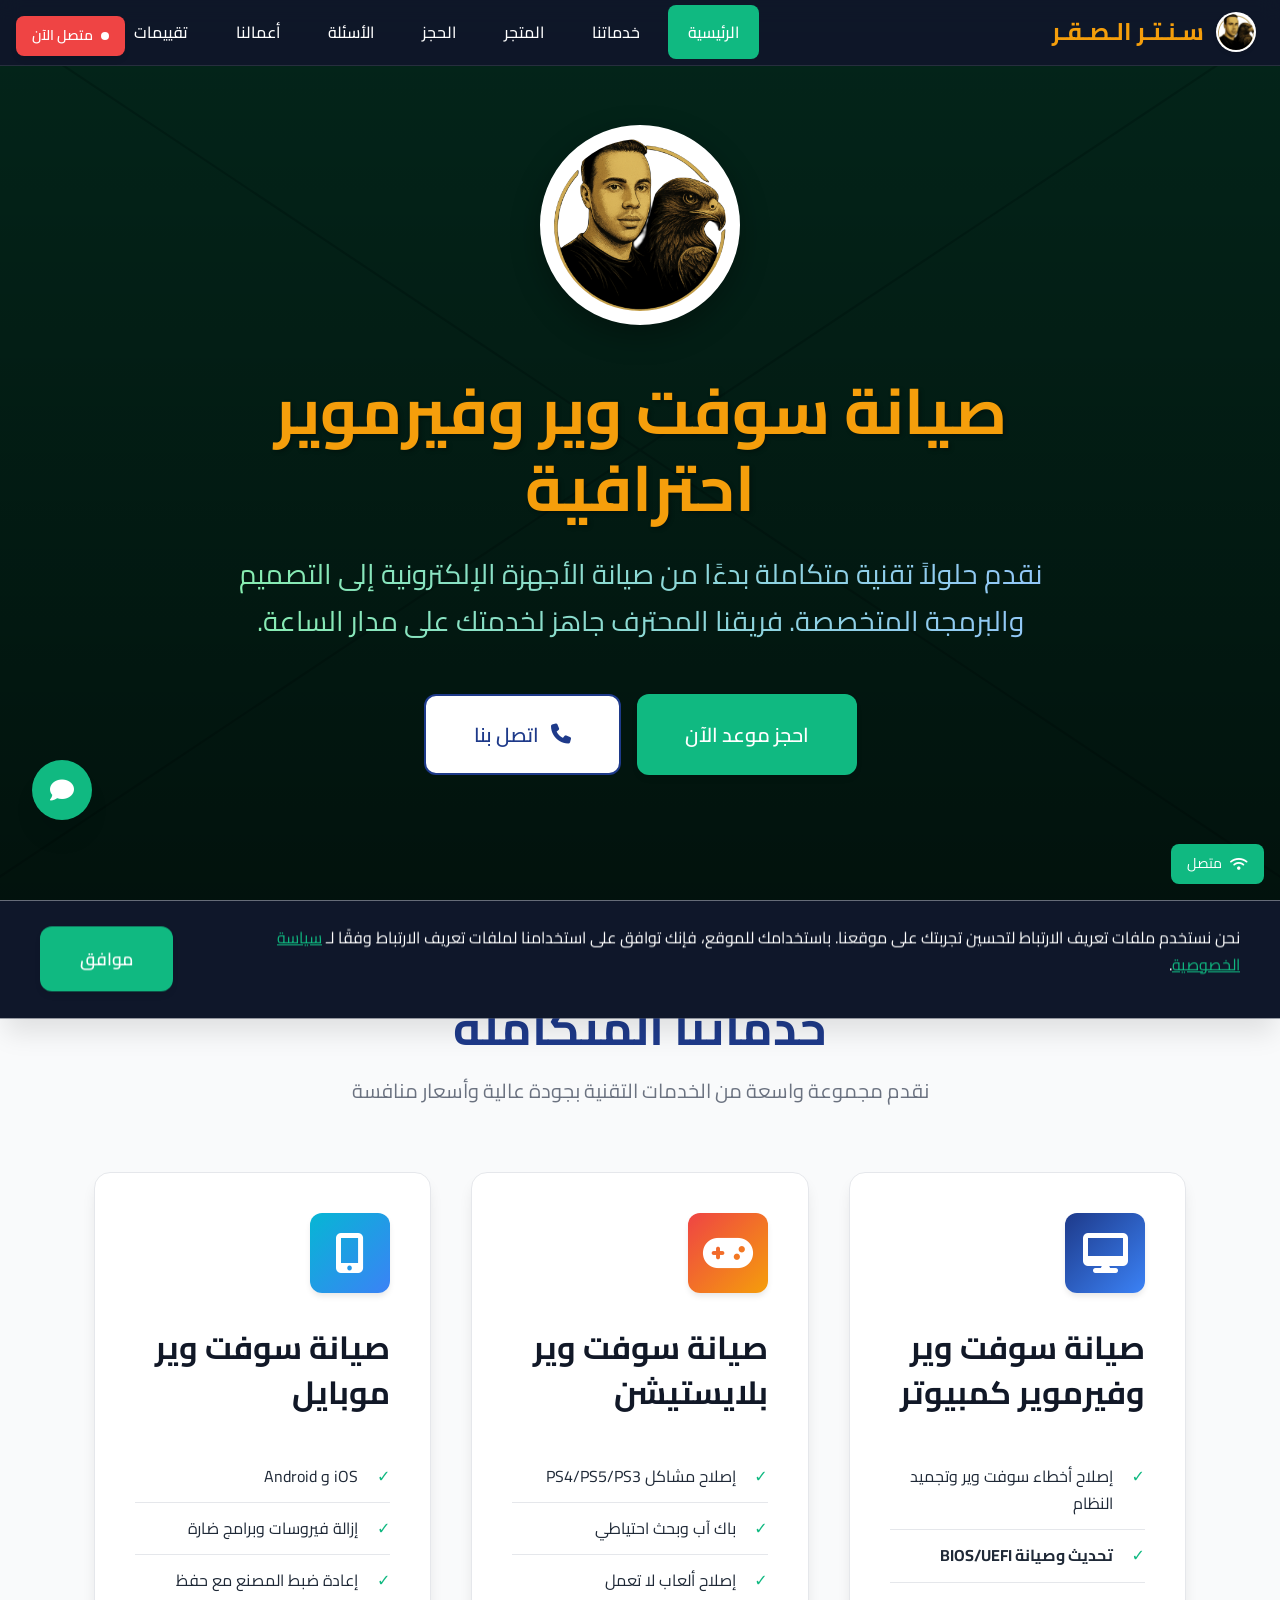
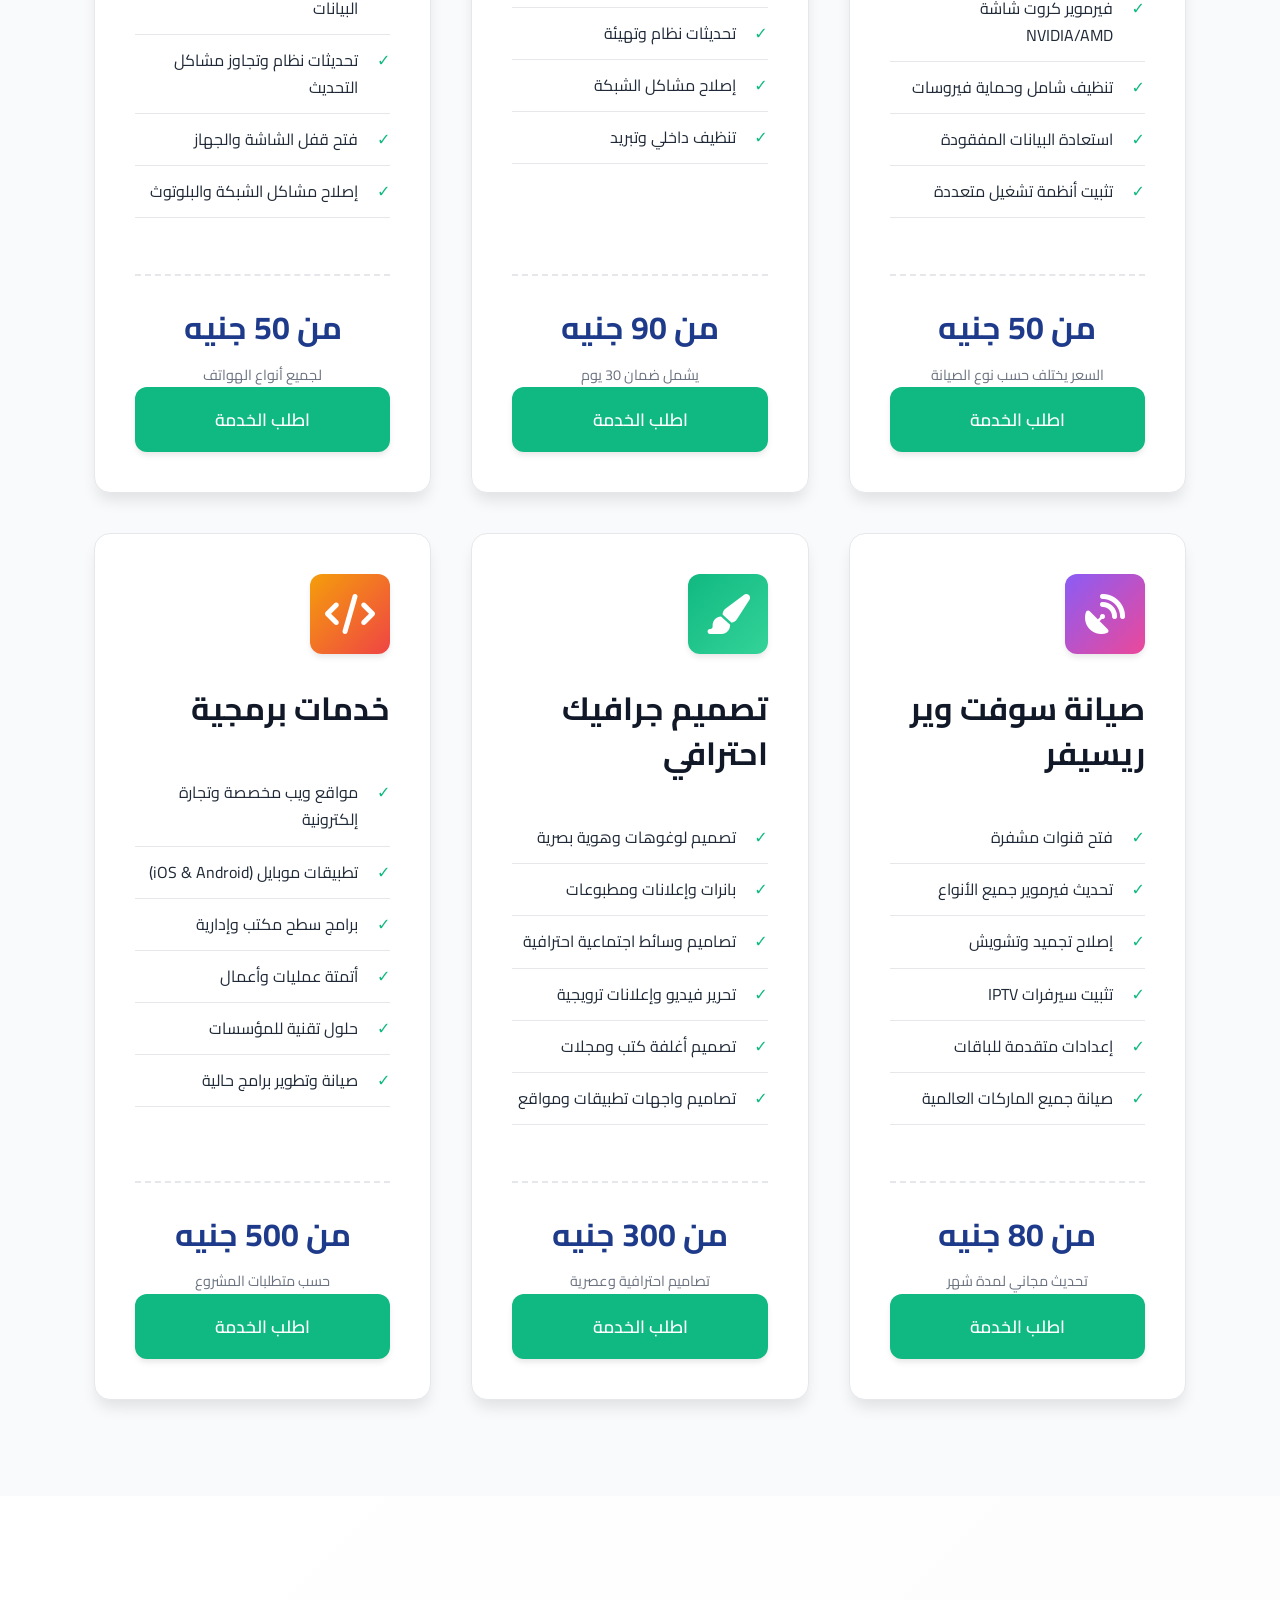
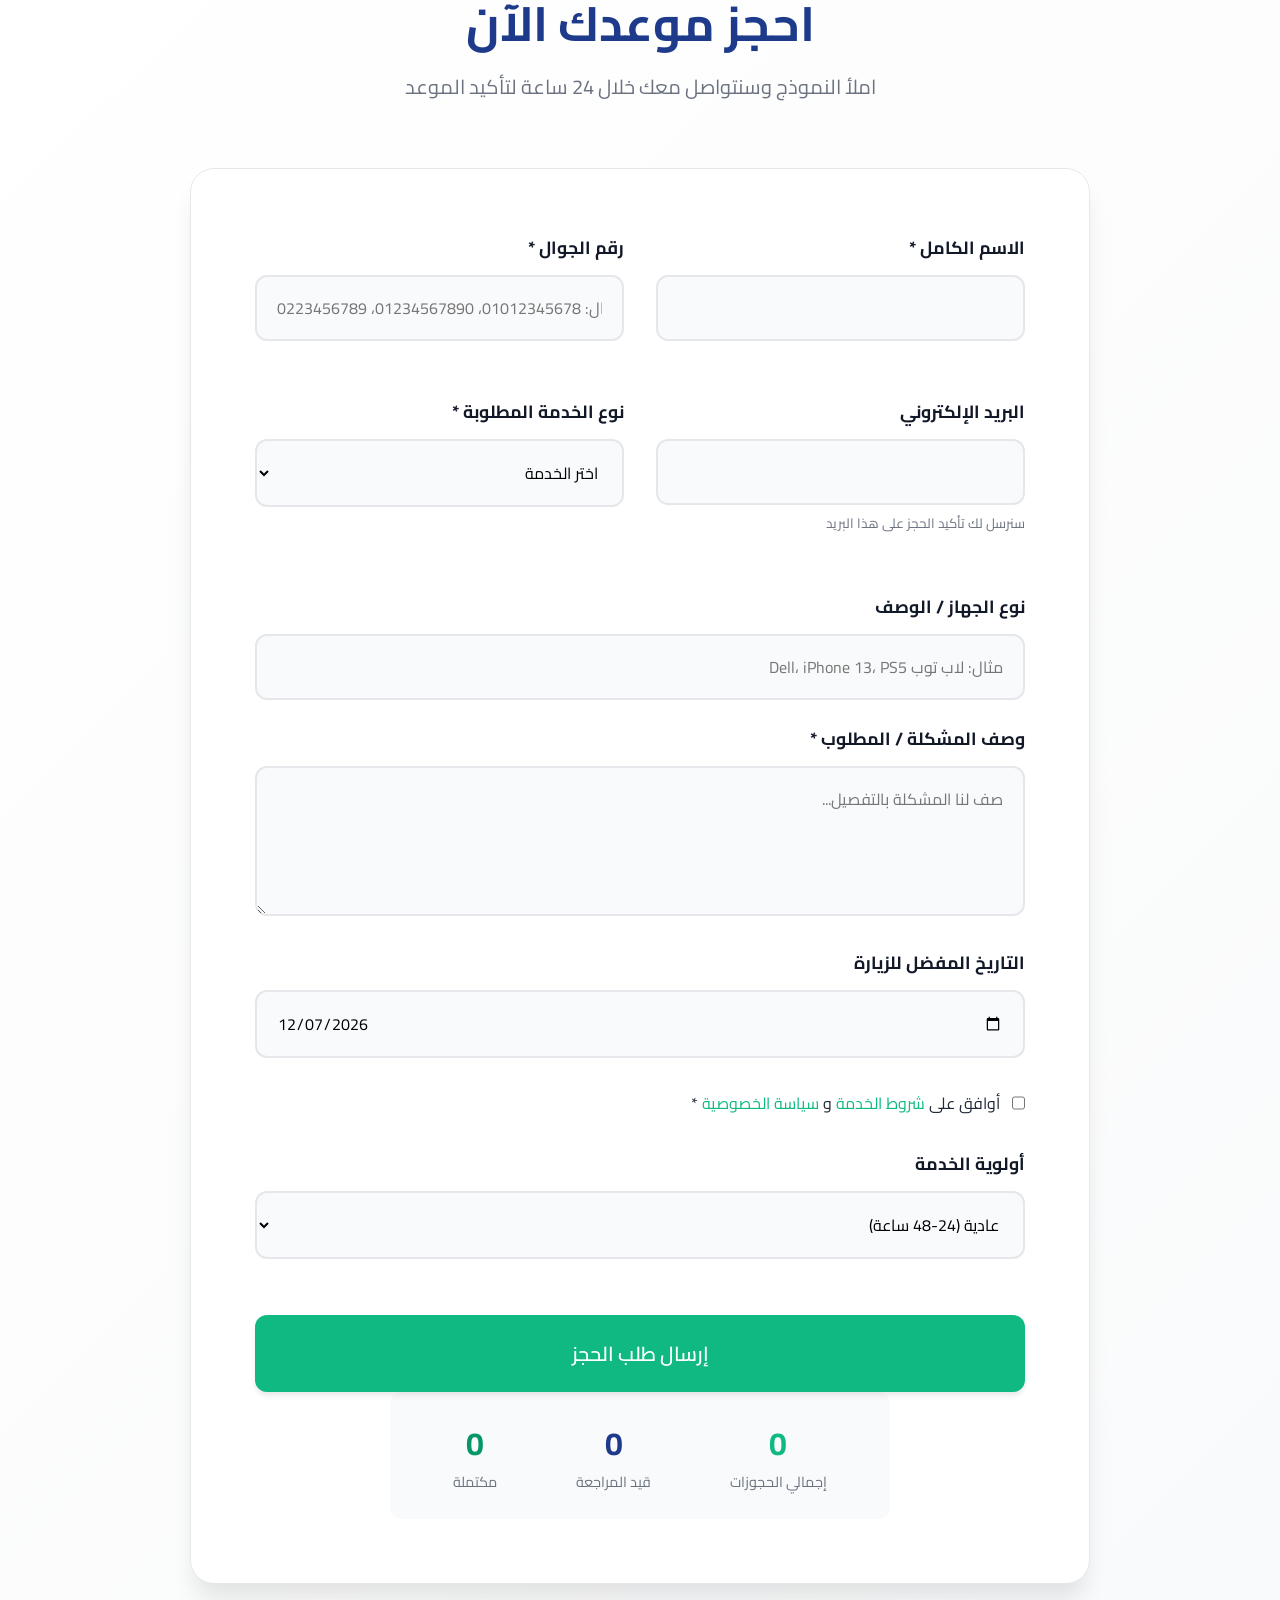
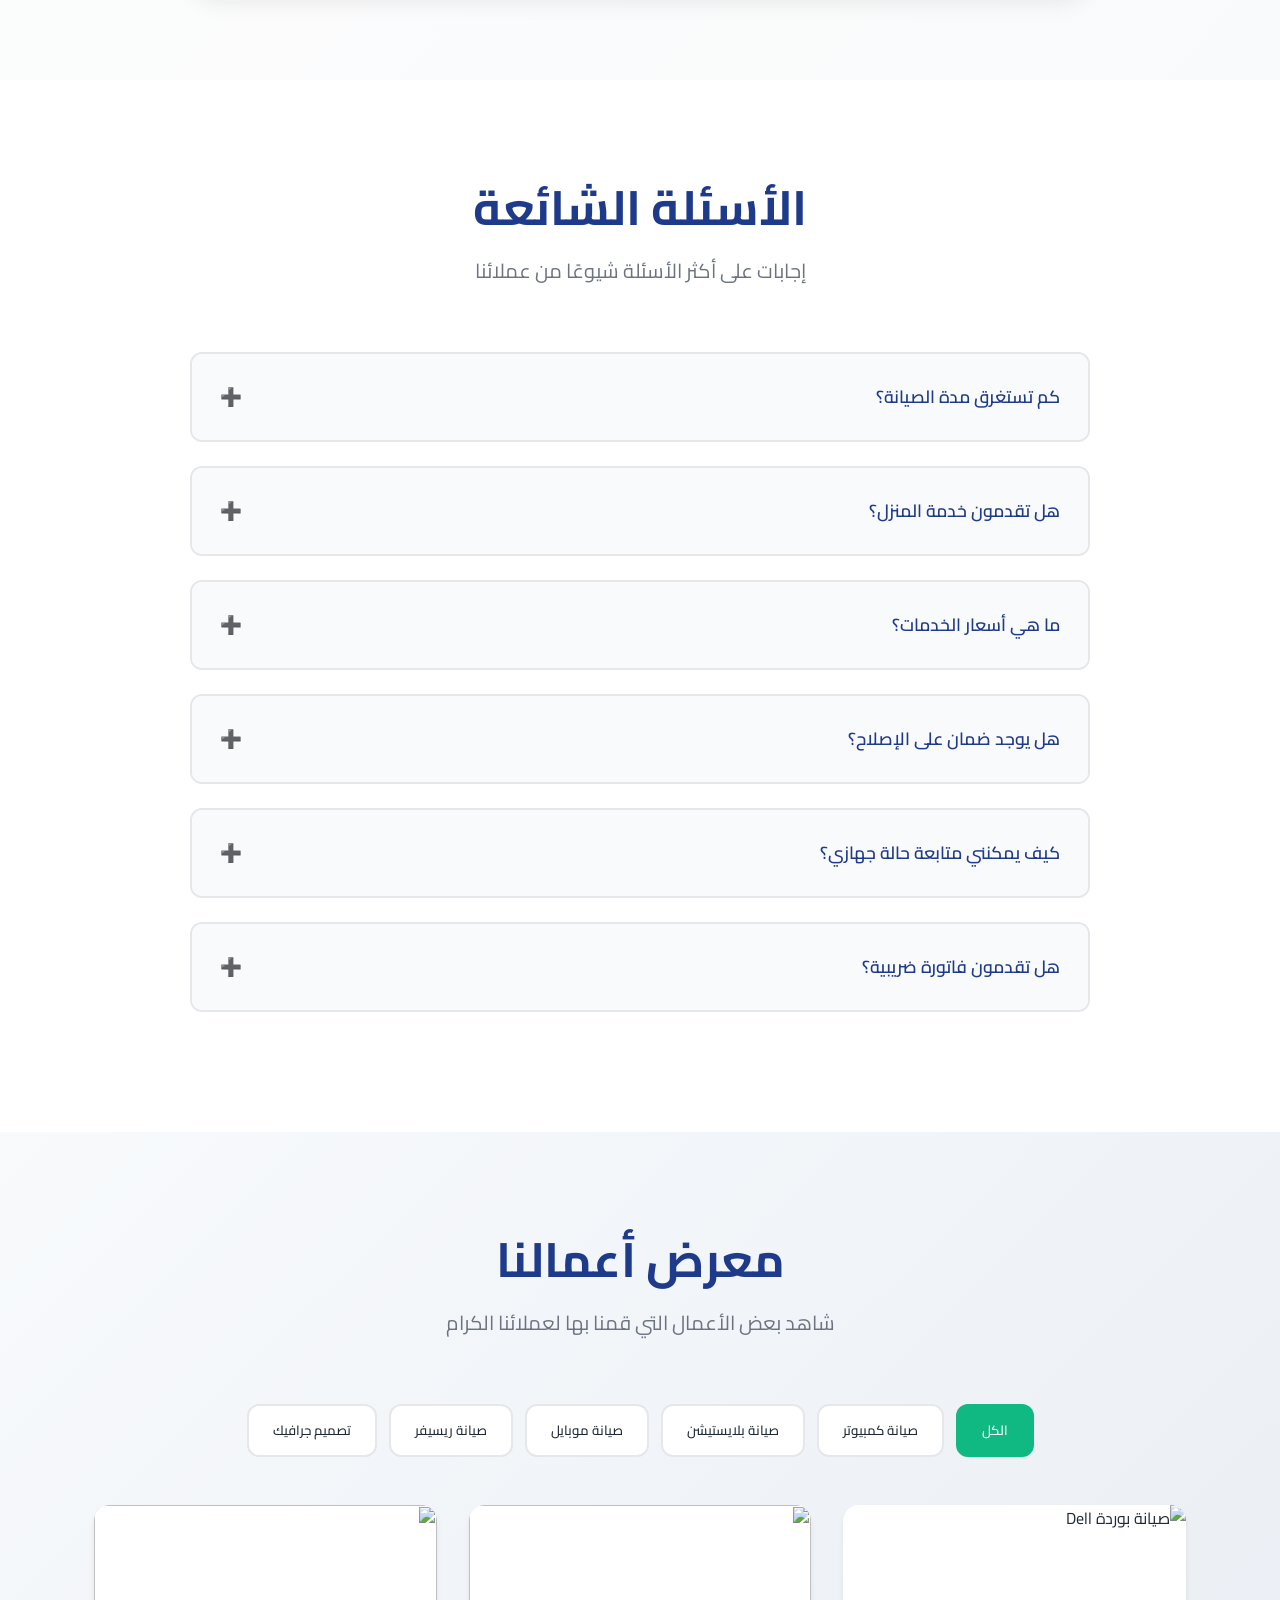
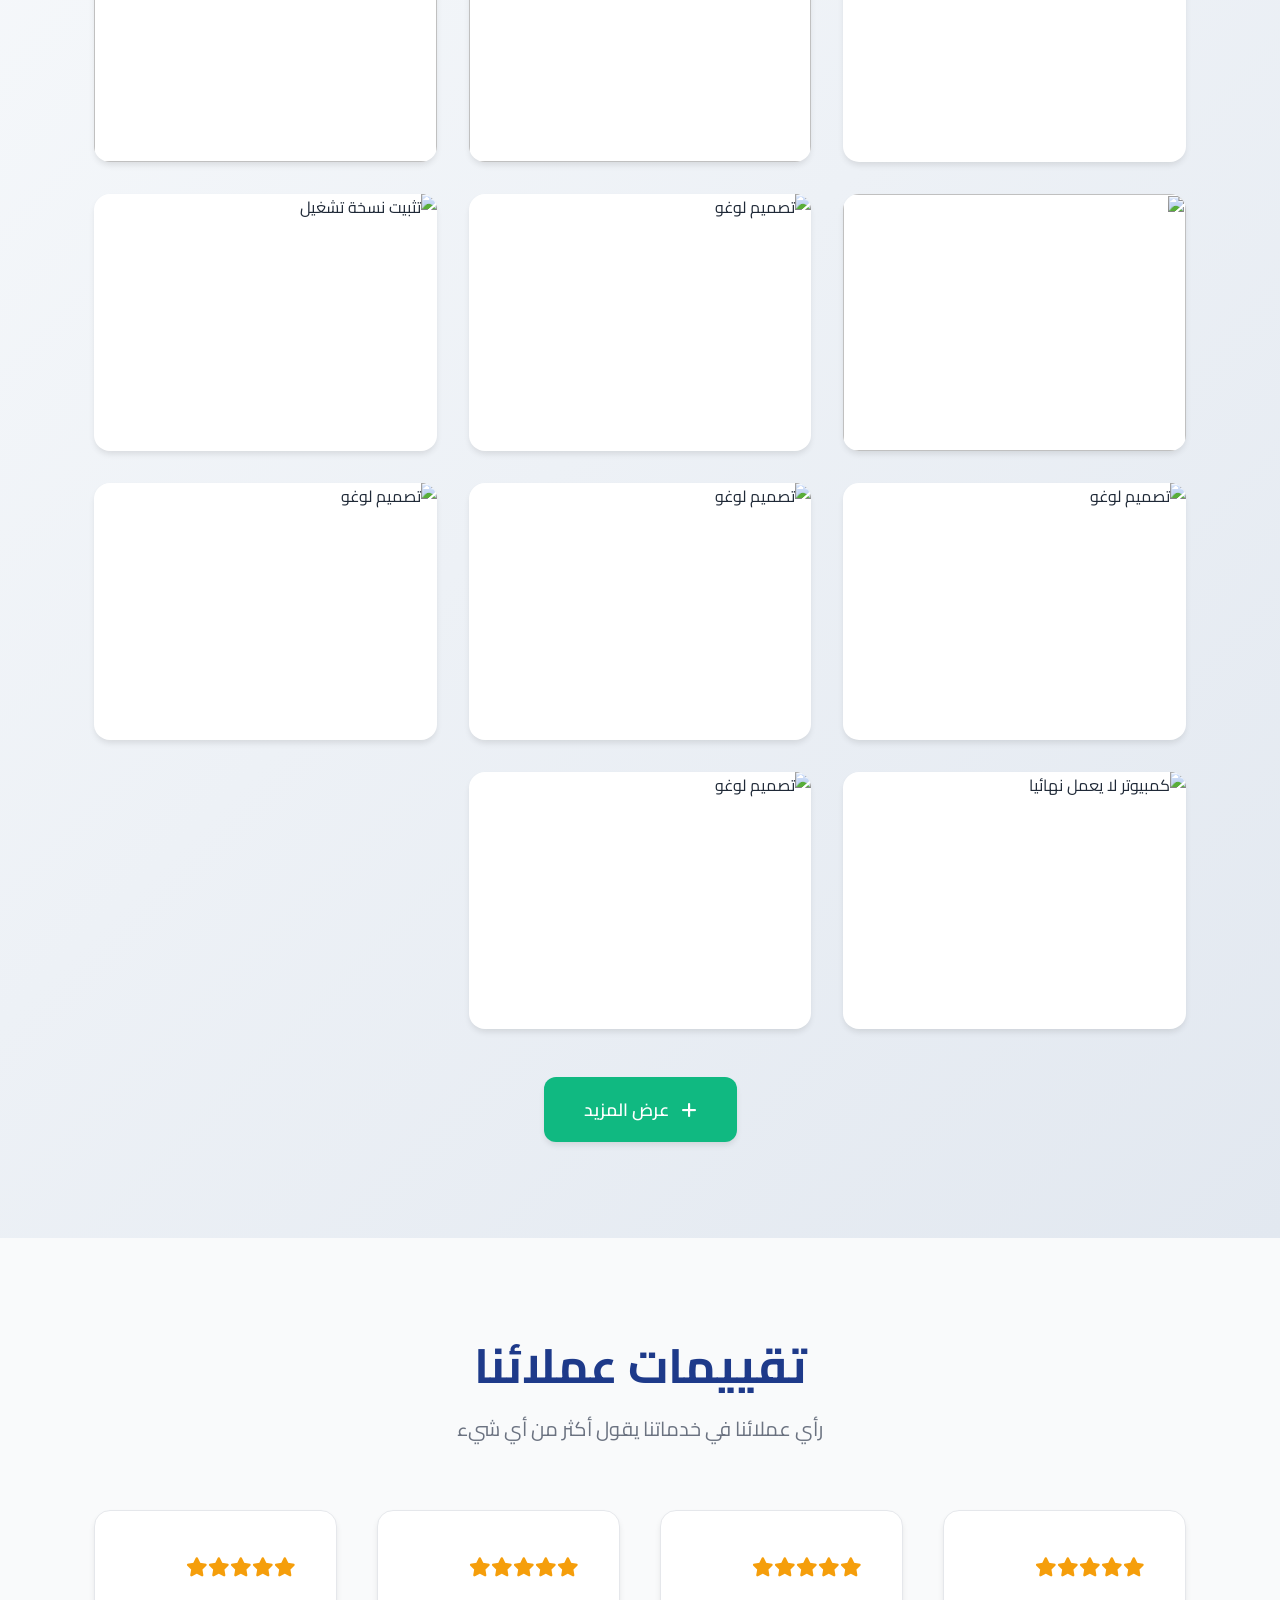
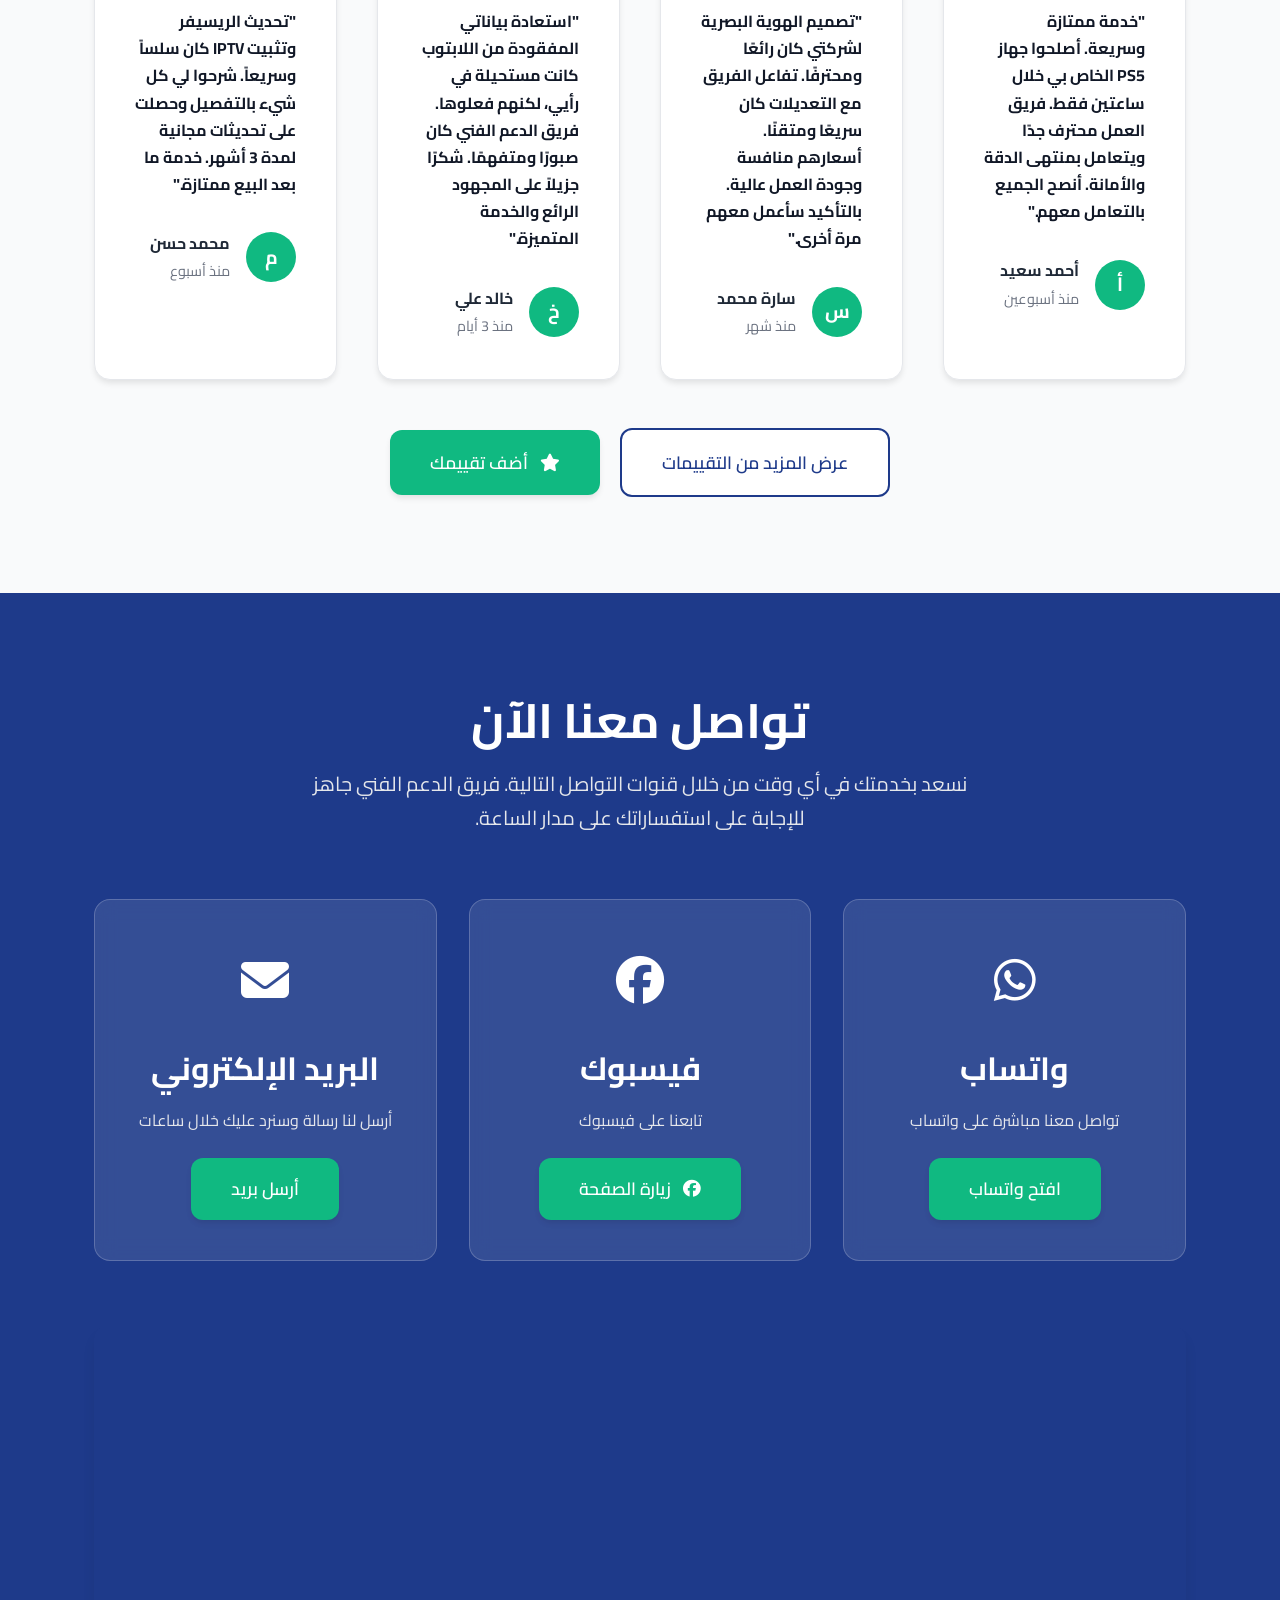
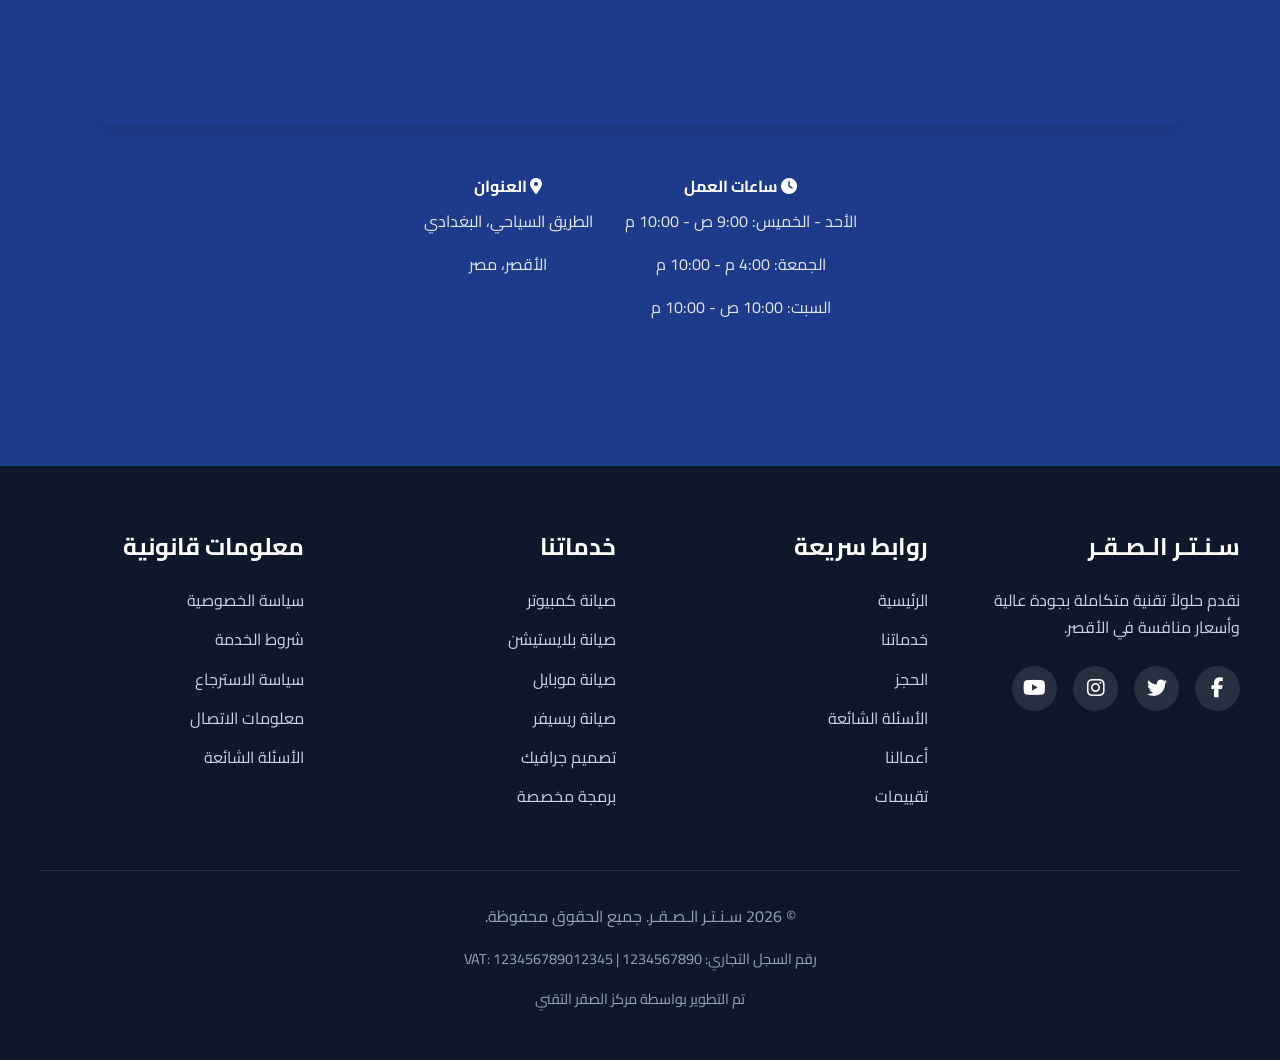
==== commit a69a586d: "Update index.html ُتعديل أسعار الخدمات" ====
--- a/index.html
+++ b/index.html
@@ -217,7 +217,7 @@
                         <li>تثبيت أنظمة تشغيل متعددة</li>
                     </ul>
                     <div class="service-price">
-                        <div class="price-tag">من 150 جنيه</div>
+                        <div class="price-tag">من 50 جنيه</div>
                         <div class="price-note">السعر يختلف حسب نوع الصيانة</div>
                     </div>
                     <button class="btn btn-primary btn-block" onclick="app.bookService('كمبيوتر')" aria-label="طلب خدمة صيانة الكمبيوتر">
@@ -240,7 +240,7 @@
                         <li>تنظيف داخلي وتبريد</li>
                     </ul>
                     <div class="service-price">
-                        <div class="price-tag">من 250 جنيه</div>
+                        <div class="price-tag">من 90 جنيه</div>
                         <div class="price-note">يشمل ضمان 30 يوم</div>
                     </div>
                     <button class="btn btn-primary btn-block" onclick="app.bookService('بلايستيشن')" aria-label="طلب خدمة صيانة البلايستيشن">
@@ -263,7 +263,7 @@
                         <li>إصلاح مشاكل الشبكة والبلوتوث</li>
                     </ul>
                     <div class="service-price">
-                        <div class="price-tag">من 200 جنيه</div>
+                        <div class="price-tag">من 50 جنيه</div>
                         <div class="price-note">لجميع أنواع الهواتف</div>
                     </div>
                     <button class="btn btn-primary btn-block" onclick="app.bookService('موبايل')" aria-label="طلب خدمة صيانة الموبايل">
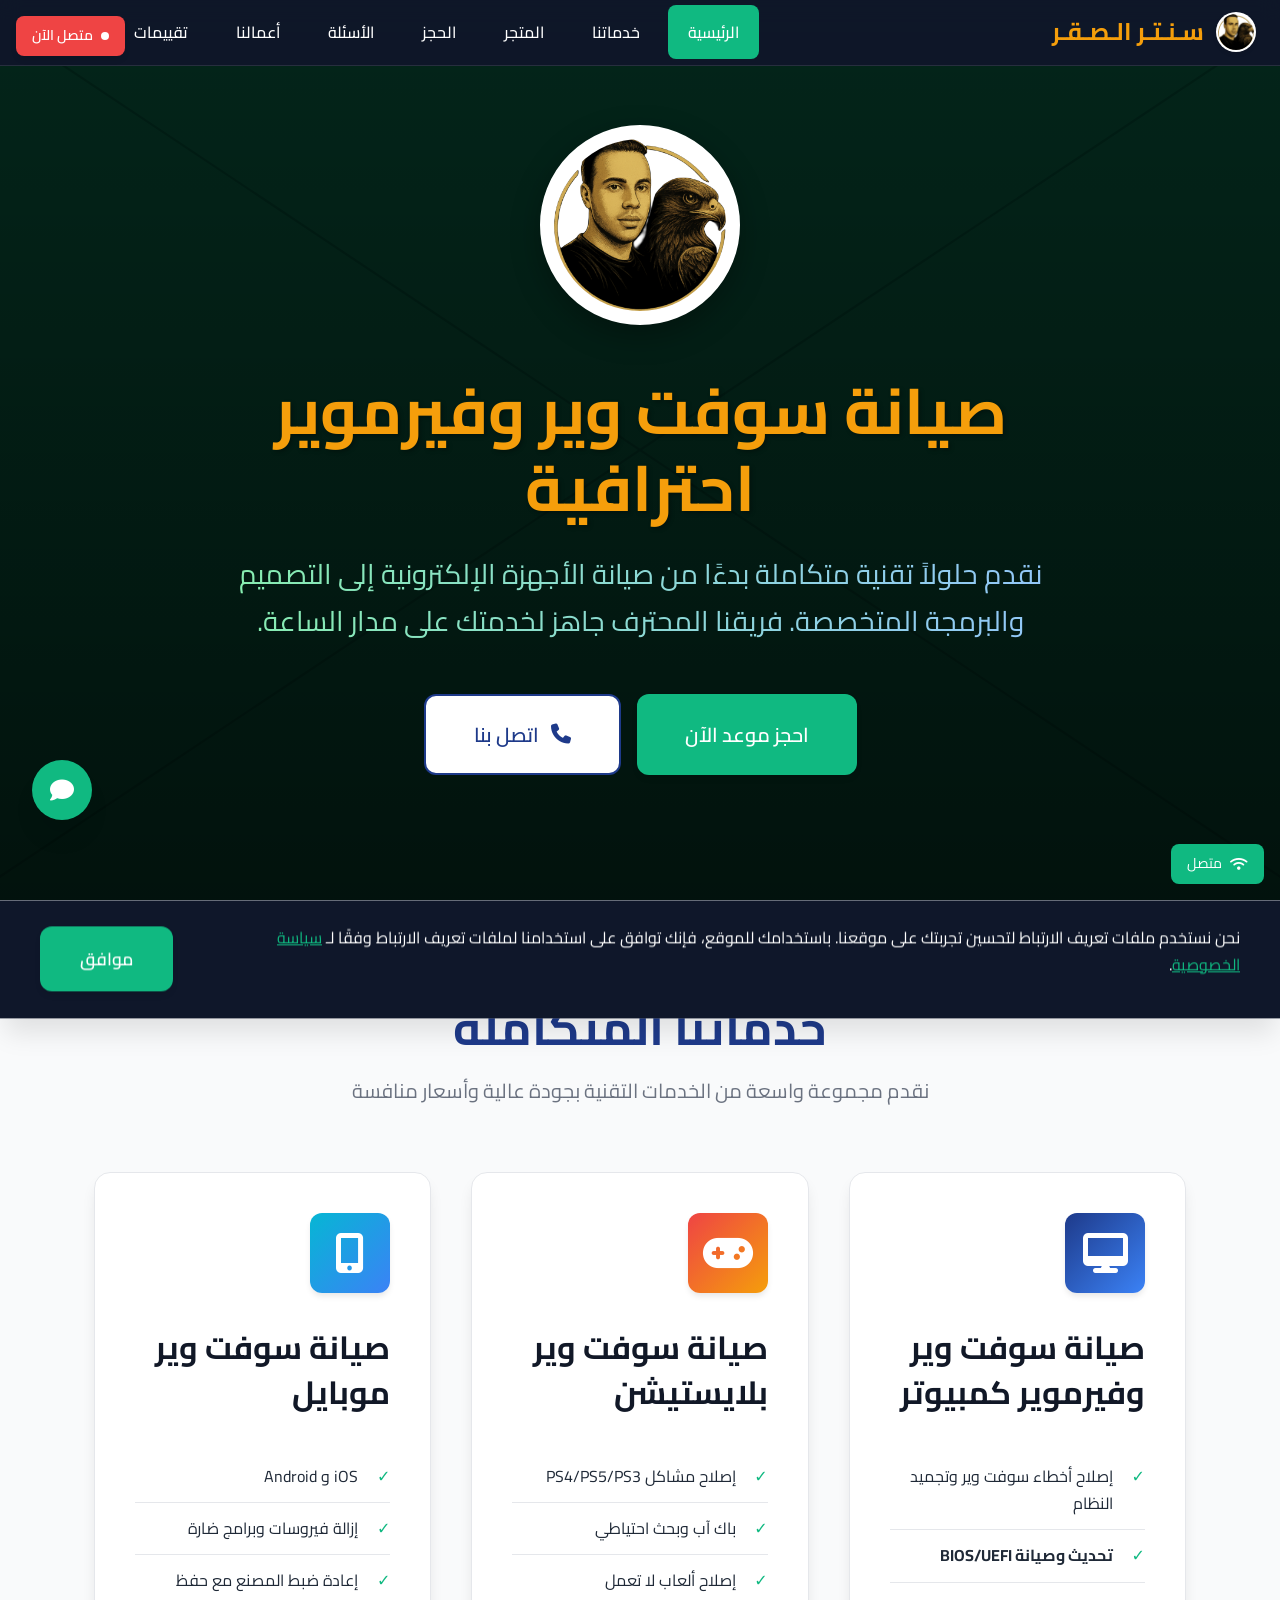
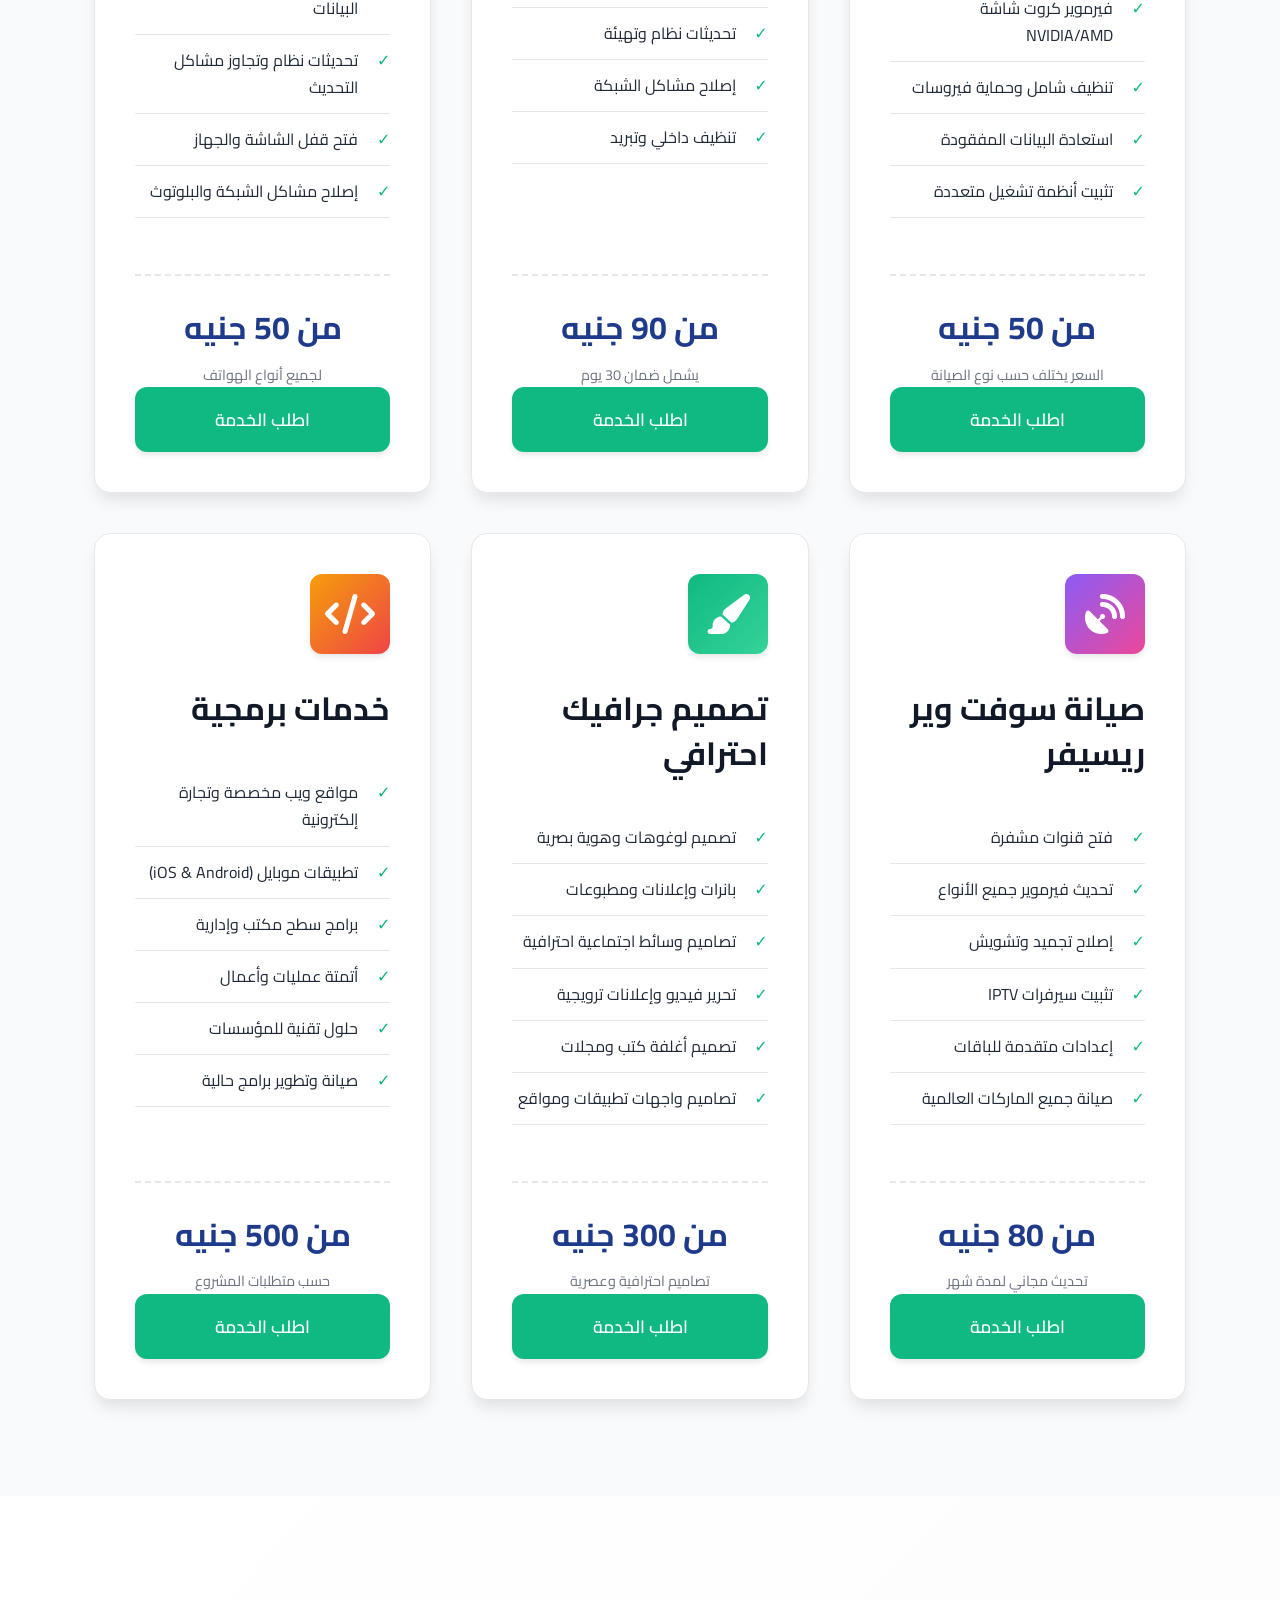
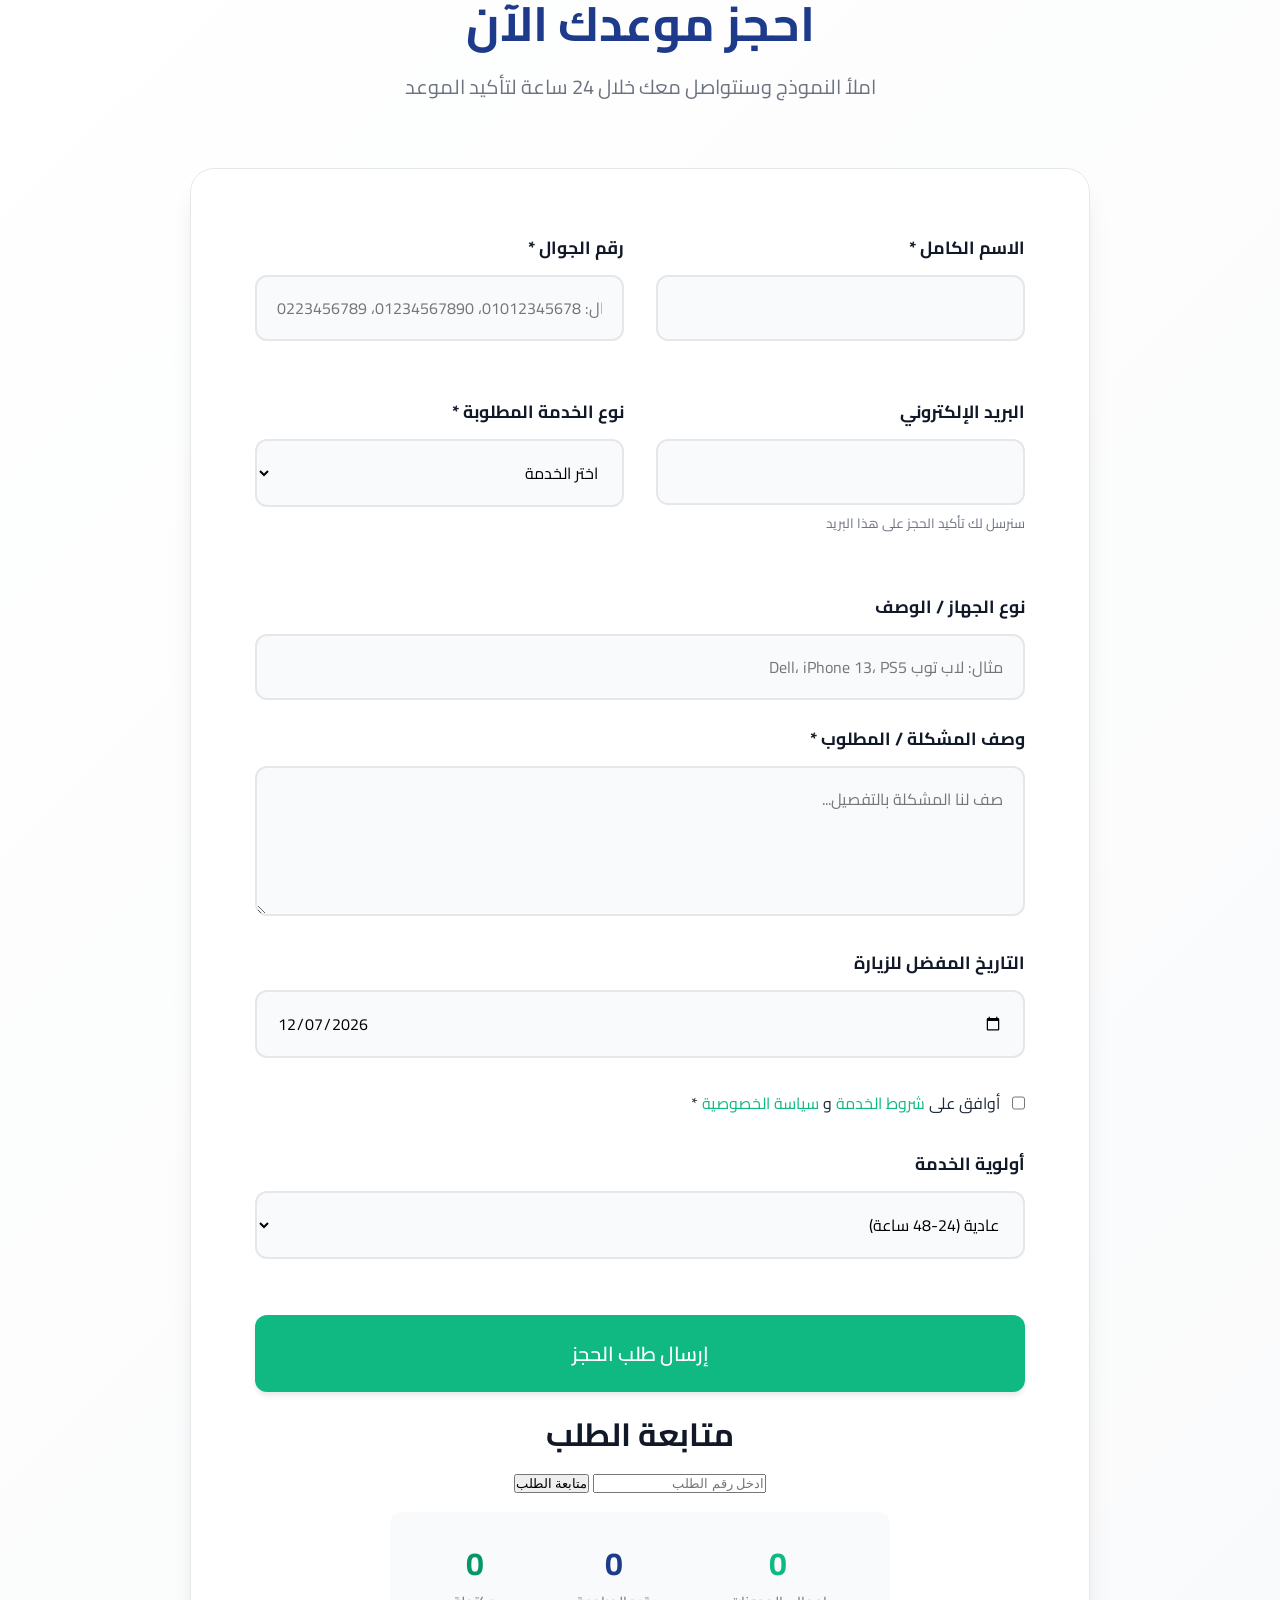
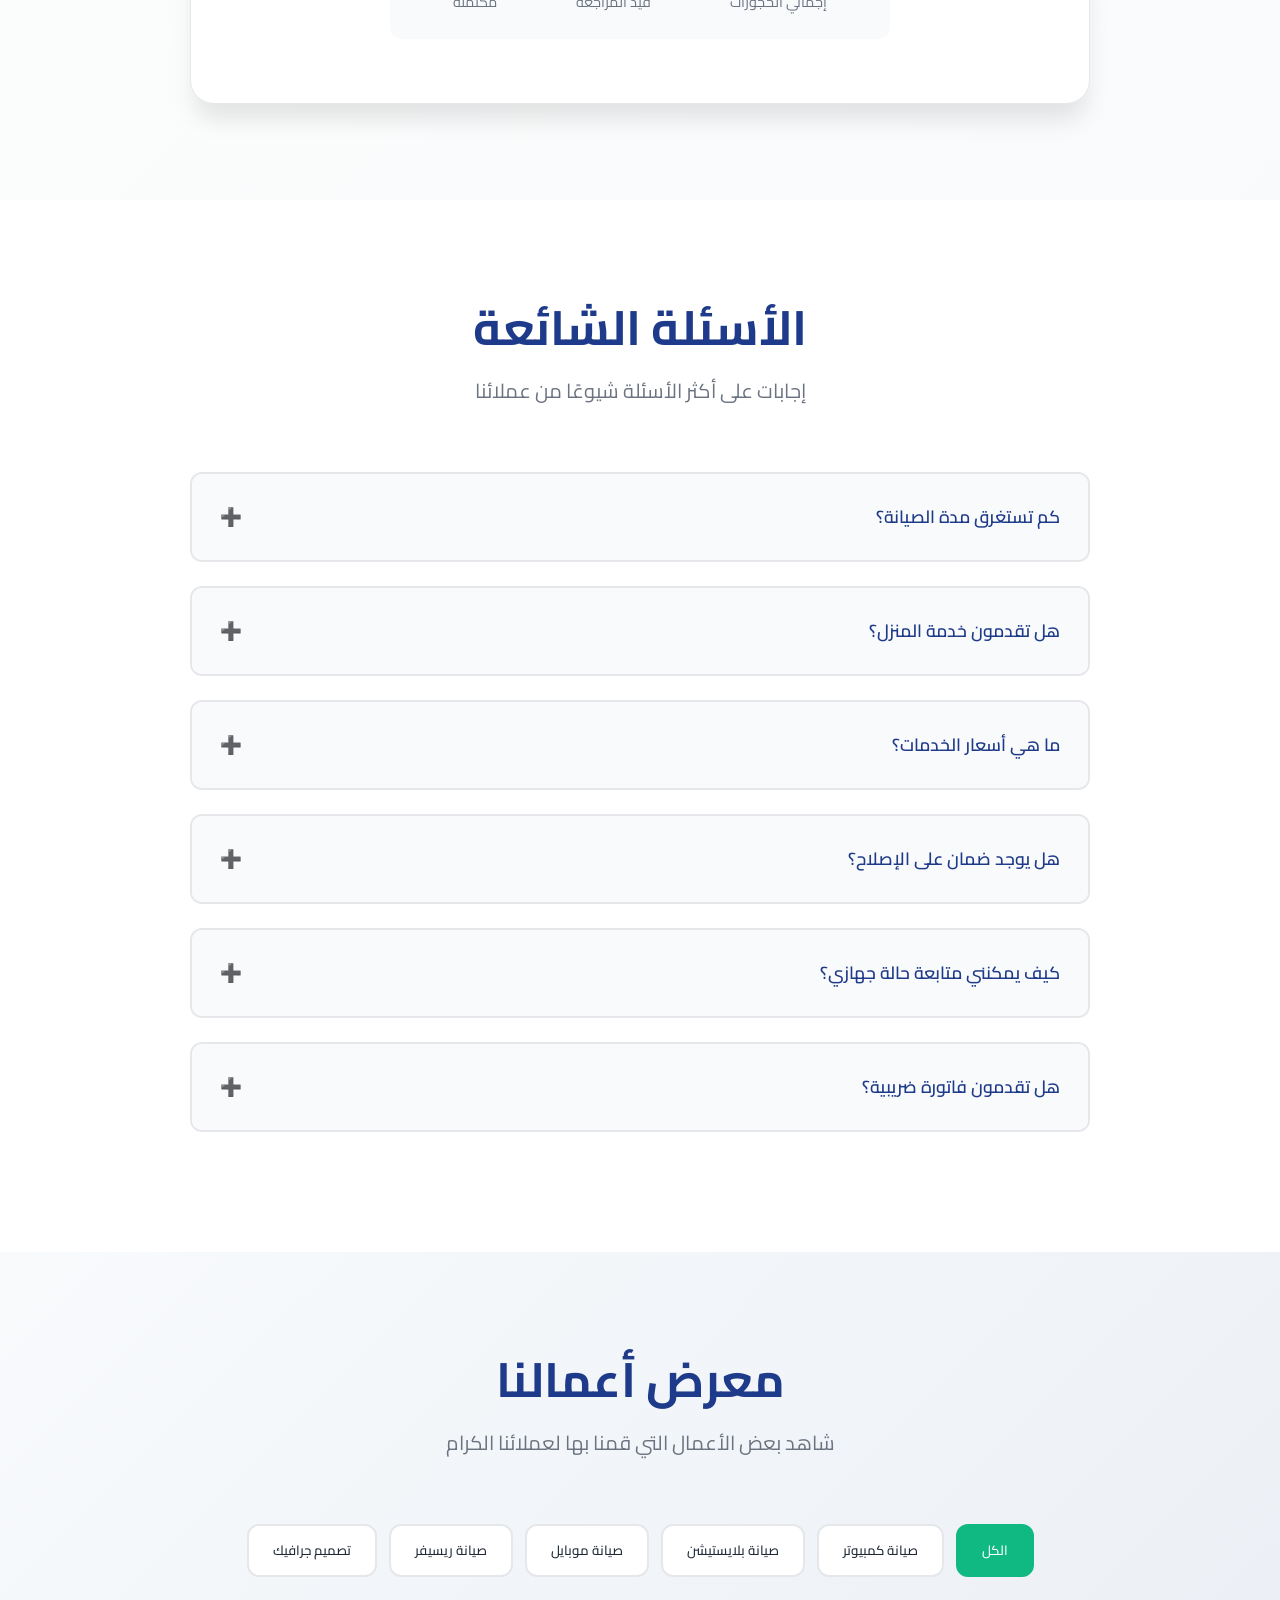
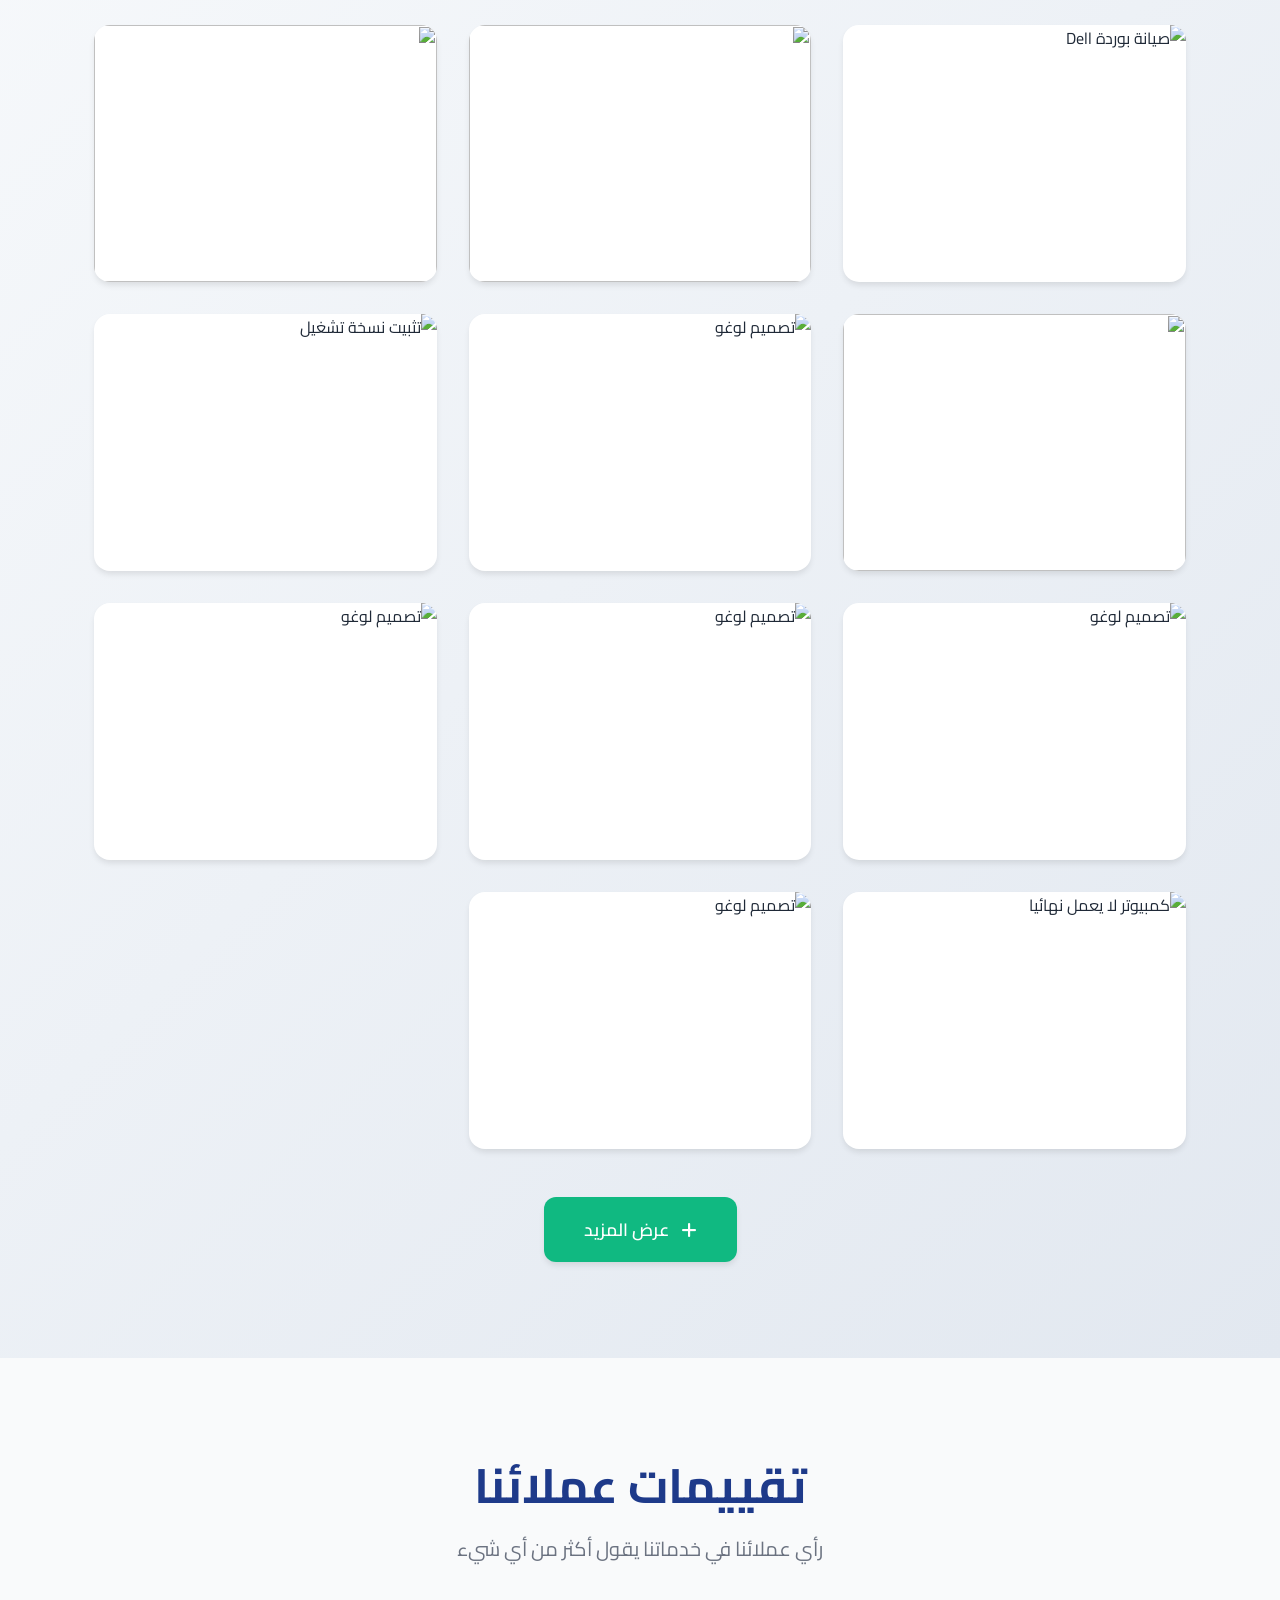
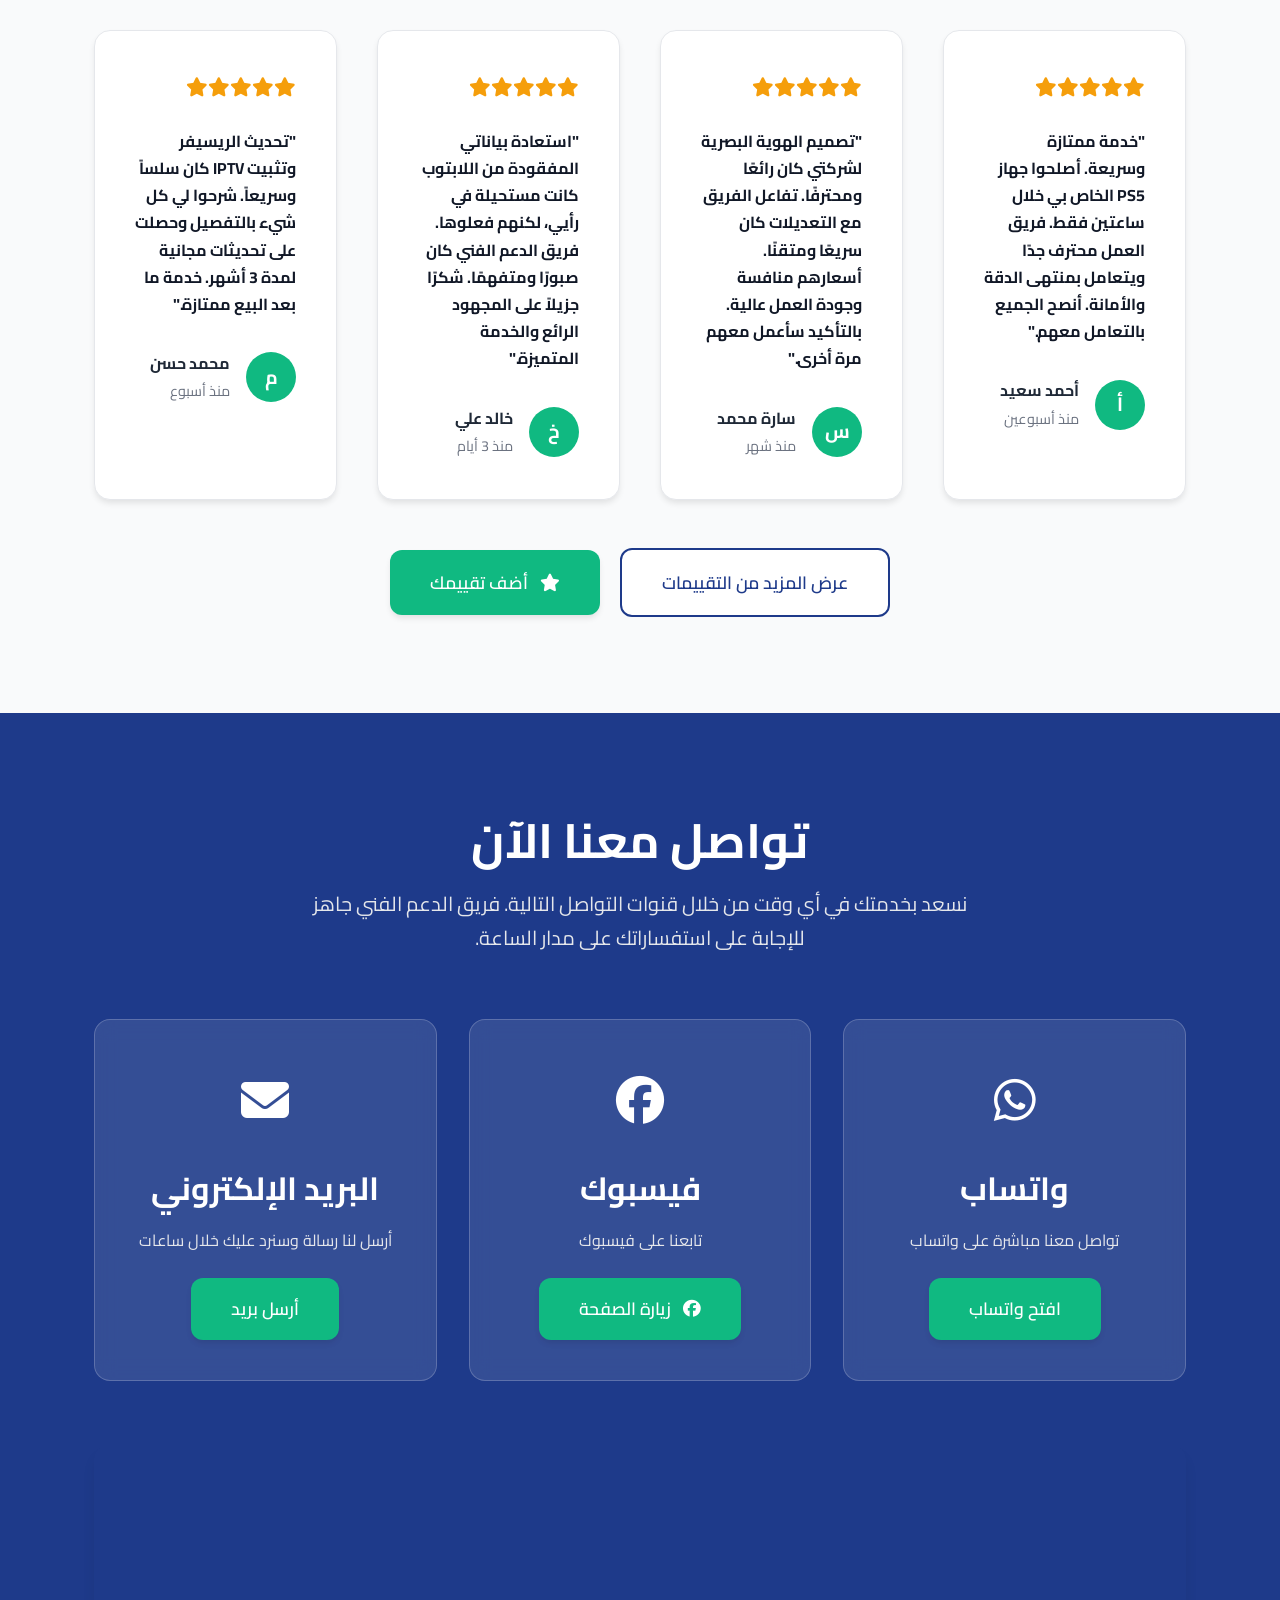
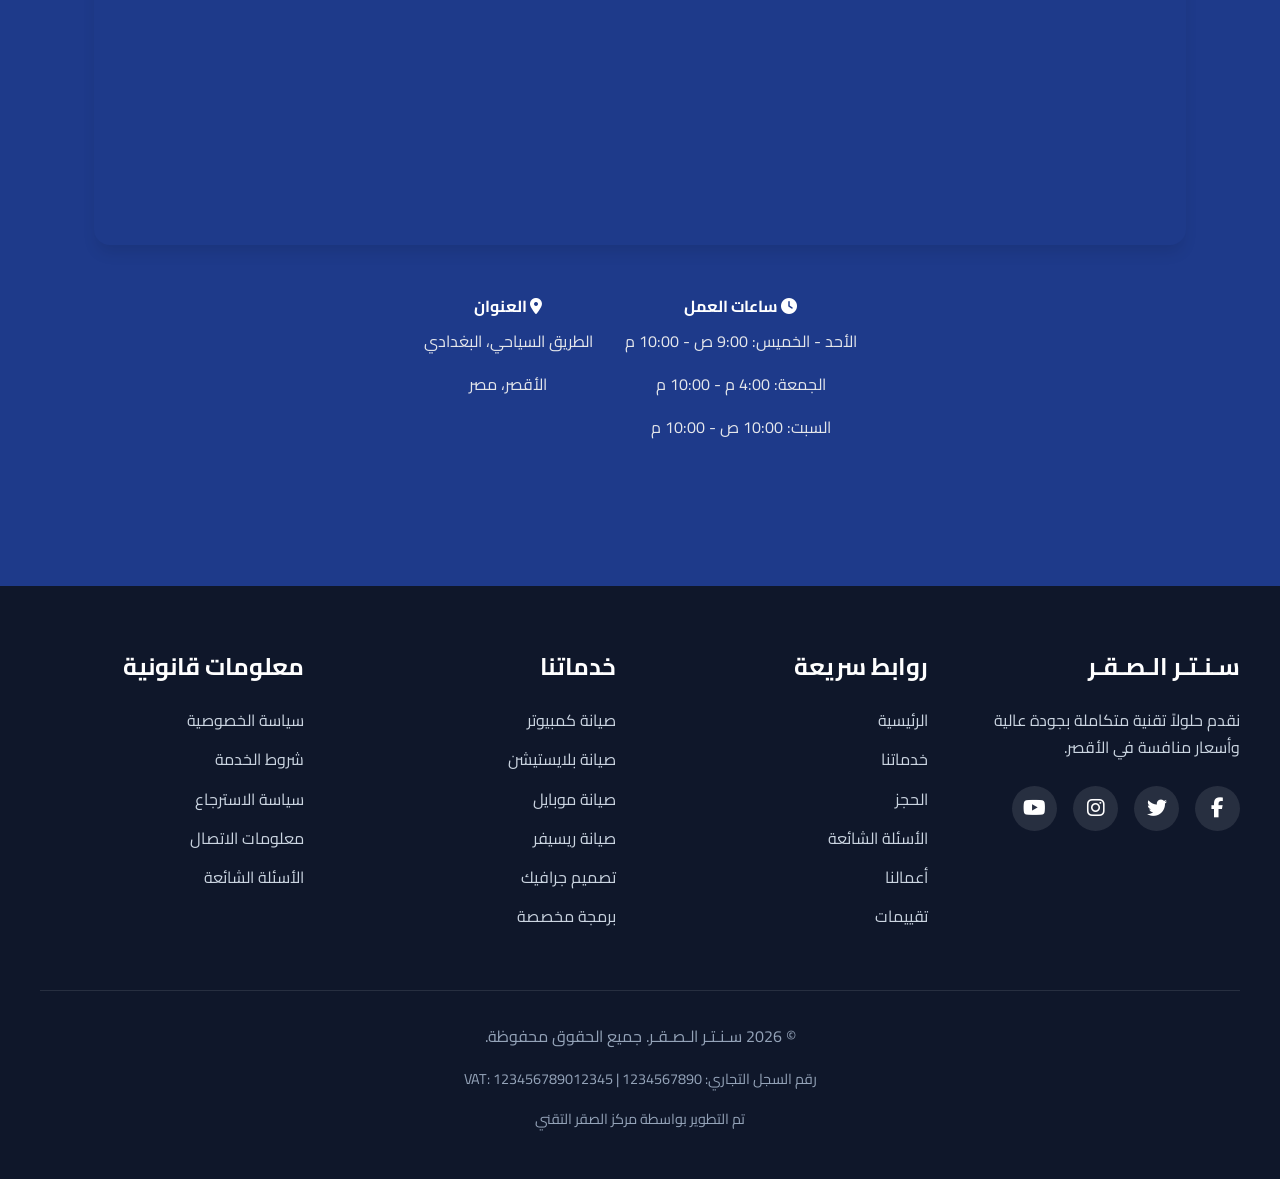
==== commit b4df4a65: "Update index.html Adding Order Follow up Botton" ====
--- a/index.html
+++ b/index.html
@@ -417,11 +417,19 @@
                             <option value="emergency">طارئة (4-12 ساعة) + 50%</option>
                         </select>
                     </div>
-                    
+                    <!-- Order Follow Up -->
                     <button type="submit" class="btn btn-primary btn-block btn-lg" style="margin-top: 2rem;">
                         إرسال طلب الحجز
                     </button>
-                    
+                    <div style="margin-top:20px; text-align:center;">
+    <h3>متابعة الطلب</h3>
+
+    <input type="text" id="trackOrderInput" placeholder="ادخل رقم الطلب">
+
+    <button onclick="trackOrder()">متابعة الطلب</button>
+
+    <p id="orderStatusResult"></p>
+</div>
                     <!-- أزرار الإدارة -->
                    <!-- <div style="text-align: center; margin-top: 3rem; padding-top: 2rem; border-top: 1px solid var(--border-color);">
                         <div style="display: flex; justify-content: center; gap: 1rem; flex-wrap: wrap; margin-bottom: 2rem;">
